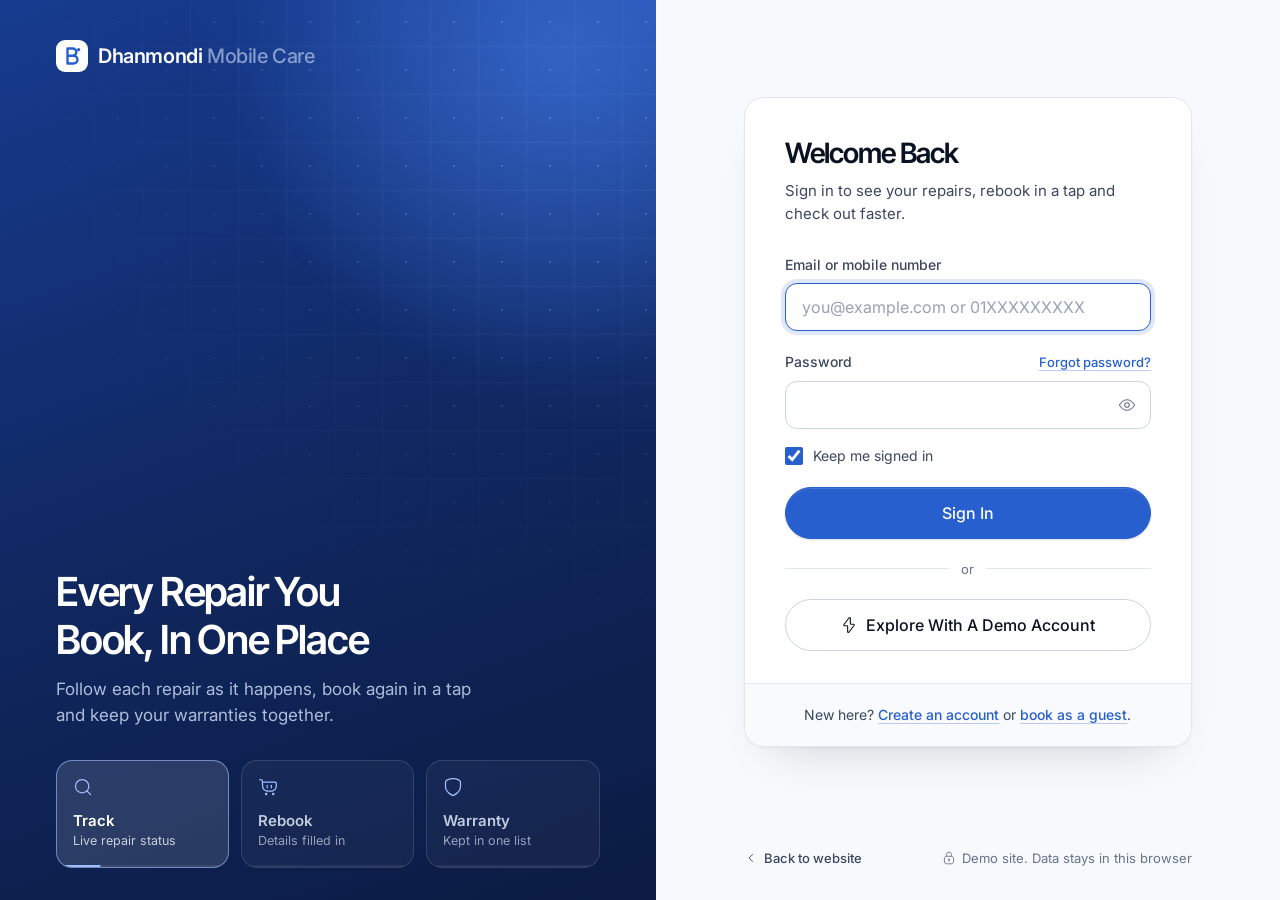
==== site/account.html @ 41fb2af5 "Sign in and sign up: single-column layout on tablet and mobile" ====
<!doctype html>
<html lang="en">
<head>
<meta charset="utf-8">
<meta name="viewport" content="width=device-width,initial-scale=1,viewport-fit=cover">
<title>My account | Dhanmondi Mobile Care</title>
<meta name="theme-color" content="#F7F9FD">
<link rel="icon" href="data:image/svg+xml,%3Csvg xmlns='http://www.w3.org/2000/svg' viewBox='0 0 32 32'%3E%3Crect width='32' height='32' rx='9' fill='%23275FCE'/%3E%3Cpath d='M12 10h8a2 2 0 0 1 2 2v12a2 2 0 0 1-2 2h-8a2 2 0 0 1-2-2V12a2 2 0 0 1 2-2Z' fill='none' stroke='white' stroke-width='2'/%3E%3C/svg%3E">
<link rel="preconnect" href="https://fonts.googleapis.com"><link rel="preconnect" href="https://fonts.gstatic.com" crossorigin>
<link href="https://fonts.googleapis.com/css2?family=Inter:wght@400;500;600&family=Inter+Tight:ital,wght@0,500;0,600;1,500;1,600&display=swap" rel="stylesheet">
<link rel="stylesheet" href="site.css?v=40"><link rel="stylesheet" href="pages.css?v=40"><link rel="stylesheet" href="lower.css?v=41">
<link rel="stylesheet" href="nx.css?v=91">
<link rel="preconnect" href="https://api.fontshare.com" crossorigin><link rel="stylesheet" href="https://api.fontshare.com/v2/css?f[]=general-sans@400,500,600&display=swap">
</head>
<body data-page="account">
<a class="skip" href="#main">Skip to content</a>
<header class="nav" id="nav"></header>
<main id="main" class="acc-page"><div class="ph-mesh soft" aria-hidden="true"><i></i><i></i><i></i></div>
  <div class="wrap acc-grid"><aside class="acc-side" id="accSide"></aside><div class="acc-main" id="accMain"></div></div>
</main>
<footer class="foot" id="foot"></footer>
<script src="../js/icons.js?v=9"></script><script src="site-icons.js?v=2"></script><script src="../js/core.js?v=9"></script><script src="../js/ui.js?v=9"></script><script src="../js/domain.js?v=10"></script><script src="../js/shopcfg.js?v=5"></script><script src="../js/auth.js?v=9"></script>
<script src="bridge.js?v=96"></script><script src="assistant.js?v=96"></script><script src="shop.js?v=110"></script><script src="account.js?v=98"></script><script src="layout.js?v=111"></script>
<script>boot(() => Account.init());</script>
</body>
</html>
---- site/site.css ----
/* Dhanmondi Mobile Care — public website (runs on Benchly) */
:root{
  --ink:#050B1D;--navy:#0A1532;--navy-2:#0E1C40;--blue:#275FCE;--blue-h:#1F4FB0;--blue-l:#4F86F0;--glow:#2F6BFF;
  --pale:#EEF3FB;--paper:#F7F9FD;--white:#fff;
  --text:#0B1324;--text-2:#46526A;--text-3:#7A869C;--line:#E2E8F2;--line-2:#CDD6E4;
  --d-text:#E8EEFA;--d-text-2:#9AA8C3;--d-text-3:#66748F;--d-line:rgba(173,196,255,.12);--d-card:#0A1430;
  --green:#15803D;--green-bg:#E7F6EC;--red:#C42B2B;--red-bg:#FDECEC;
  --r-sm:8px;--r:12px;--r-lg:16px;--r-xl:22px;
  --ease:cubic-bezier(.2,.8,.2,1);
  --display:'Inter Tight','Inter',system-ui,sans-serif;
  --body:'Inter',system-ui,-apple-system,sans-serif;
  --w:1200px;
}
*{box-sizing:border-box}
[hidden]{display:none!important}
html{scroll-behavior:smooth;scroll-padding-top:84px;-webkit-text-size-adjust:100%}
body{margin:0;font-family:var(--body);font-size:16px;line-height:1.55;color:var(--text);background:var(--paper);-webkit-font-smoothing:antialiased;text-rendering:optimizeLegibility}
body.ai-open{overflow:hidden}
h1,h2,h3,h4,p{margin:0}
button,input,select,textarea{font:inherit;color:inherit}
button{cursor:pointer;background:none;border:0;padding:0}
a{color:inherit;text-decoration:none}
img,svg{display:block}
.ic{flex:none}
em{font-style:italic}
.wrap{width:100%;max-width:var(--w);margin:0 auto;padding:0 32px}
.sr{position:absolute!important;width:1px;height:1px;overflow:hidden;clip:rect(0 0 0 0);white-space:nowrap}
.skip{position:fixed;left:16px;top:-60px;z-index:100;background:#fff;color:var(--text);padding:10px 16px;border-radius:var(--r-sm);font-weight:500;transition:top .2s}
.skip:focus{top:12px}
:focus-visible{outline:2px solid var(--blue-l);outline-offset:2px;border-radius:6px}
::selection{background:#CFE0FF;color:var(--ink)}

/* ---------- buttons ---------- */
.s-btn{display:inline-flex;align-items:center;justify-content:center;gap:8px;height:44px;padding:0 20px;border-radius:999px;font-size:15px;font-weight:500;line-height:1;white-space:nowrap;border:1px solid var(--line-2);background:#fff;color:var(--text);transition:background .18s var(--ease),border-color .18s,color .18s,transform .12s,box-shadow .18s}
.s-btn:hover{background:#F2F5FA}
.s-btn:active{transform:translateY(1px)}
.s-btn .ic{width:18px;height:18px}
.s-btn.sm{height:36px;padding:0 14px;font-size:14px;gap:6px}
.s-btn.sm .ic{width:16px;height:16px}
.s-btn.primary{background:var(--blue);border-color:var(--blue);color:#fff;box-shadow:0 1px 2px rgba(5,11,29,.16),inset 0 1px 0 rgba(255,255,255,.14)}
.s-btn.primary:hover{background:var(--blue-h);border-color:var(--blue-h)}
.s-btn.light{background:#fff;border-color:#fff;color:var(--ink)}
.s-btn.light:hover{background:#E9EFFB}
.s-btn.glass{background:rgba(255,255,255,.08);border-color:rgba(255,255,255,.2);color:#fff}
.s-btn.glass:hover{background:rgba(255,255,255,.14)}
.s-btn.ghost{background:transparent;border-color:transparent;color:var(--text-2)}
.s-btn.ghost:hover{background:rgba(11,19,36,.05);color:var(--text)}
.s-btn.block{width:100%}
.s-btn:disabled{opacity:.55;pointer-events:none}
.lnk{color:var(--blue);font-weight:500;text-decoration:underline;text-decoration-color:rgba(39,95,206,.3);text-underline-offset:3px;transition:text-decoration-color .15s}
.lnk:hover{text-decoration-color:var(--blue)}

/* ---------- nav ---------- */
.nav{position:fixed;inset:0 0 auto;z-index:40;color:#fff;transition:background .25s var(--ease),color .25s,box-shadow .25s,backdrop-filter .25s}
.nav-in{height:72px;display:flex;align-items:center;gap:32px}
.nav.solid{background:rgba(5,11,29,.72);backdrop-filter:blur(16px) saturate(1.4);-webkit-backdrop-filter:blur(16px) saturate(1.4);box-shadow:0 1px 0 rgba(255,255,255,.06)}
.nav.light{background:rgba(247,249,253,.86);color:var(--text);box-shadow:0 1px 0 var(--line)}
.nav.light .s-btn.light{background:var(--blue);border-color:var(--blue);color:#fff}
.nav.light .s-btn.light:hover{background:var(--blue-h)}
.brand{display:inline-flex;align-items:center;gap:10px;font-family:var(--display);font-size:17px;font-weight:600;letter-spacing:-.02em;white-space:nowrap}
.brand em{font-weight:500;opacity:.7}
.mark{width:28px;height:28px;border-radius:8px;background:var(--blue);position:relative;flex:none;box-shadow:inset 0 0 0 1px rgba(255,255,255,.18)}
.mark::before{content:"";position:absolute;left:9px;top:6px;width:10px;height:16px;border:2px solid #fff;border-radius:3px}
.mark::after{content:"";position:absolute;left:12.5px;top:18px;width:3px;height:2px;border-radius:2px;background:#fff}
.nav-links{display:flex;gap:4px;margin-left:8px}
.nav-links a{position:relative;padding:8px 12px;font-size:14px;font-weight:500;opacity:.78;border-radius:8px;transition:opacity .15s,background .15s}
.nav-links a:hover{opacity:1;background:rgba(255,255,255,.07)}
.nav.light .nav-links a:hover{background:rgba(11,19,36,.05)}
.nav-links a.on{opacity:1}
.nav-links a.on::after{content:"";position:absolute;left:12px;right:12px;bottom:2px;height:2px;border-radius:2px;background:currentColor;opacity:.9}
.nav-r{margin-left:auto;display:flex;align-items:center;gap:12px}
.n-call{display:inline-flex;align-items:center;gap:8px;font-size:14px;font-weight:500;opacity:.82;padding:8px 6px}
.n-call:hover{opacity:1}
.n-call .ic{width:16px;height:16px}
.nav-menu{display:none;width:40px;height:40px;border-radius:10px;align-items:center;justify-content:center}
.nav-menu:hover{background:rgba(255,255,255,.08)}
.mnav{padding:8px 24px 24px;display:flex;flex-direction:column;background:var(--ink)}
.mnav a{padding:14px 4px;font-size:17px;font-weight:500;border-bottom:1px solid rgba(255,255,255,.08)}
.nav.light .mnav{background:var(--paper)}.nav.light .mnav a{border-color:var(--line)}

/* ---------- hero ---------- */
.hero{position:relative;overflow:hidden;color:#fff;padding:148px 0 56px;
  background:linear-gradient(180deg,#040917 0%,#071230 26%,#0E2765 46%,#2A5FD0 64%,#9EBCF2 80%,#E7EEFA 92%,var(--paper) 100%)}
.hero-glow{position:absolute;inset:0;pointer-events:none;
  background:radial-gradient(42% 28% at 50% 30%,rgba(64,124,255,.55),transparent 70%),radial-gradient(30% 22% at 22% 18%,rgba(39,95,206,.35),transparent 70%),radial-gradient(28% 20% at 80% 24%,rgba(80,140,255,.28),transparent 70%)}
.hero-glow::after{content:"";position:absolute;inset:0;opacity:.12;background-image:radial-gradient(rgba(255,255,255,.55) .6px,transparent .7px);background-size:3px 3px;mask-image:linear-gradient(180deg,#000 0%,transparent 55%);-webkit-mask-image:linear-gradient(180deg,#000 0%,transparent 55%)}
.hero-in{position:relative;display:flex;flex-direction:column;align-items:center;text-align:center}
.announce{display:inline-flex;align-items:center;gap:10px;height:34px;padding:0 12px 0 4px;border-radius:999px;font-size:13px;font-weight:500;color:#DCE6FF;background:rgba(255,255,255,.07);border:1px solid rgba(255,255,255,.14);backdrop-filter:blur(8px);transition:background .18s,border-color .18s}
.announce:hover{background:rgba(255,255,255,.12);border-color:rgba(255,255,255,.24)}
.announce .tag{height:26px;padding:0 10px;display:inline-flex;align-items:center;border-radius:999px;background:#fff;color:var(--ink);font-size:12px;font-weight:600}
.announce .ic{width:16px;height:16px;opacity:.7;transition:transform .18s var(--ease)}
.announce:hover .ic{transform:translateX(2px)}
.hero h1{margin-top:28px;font-family:var(--display);font-weight:500;font-size:clamp(44px,6.4vw,80px);line-height:1.02;letter-spacing:-.04em;text-wrap:balance}
.hero h1 em{font-weight:500;color:#fff;letter-spacing:-.035em}
.lede{margin-top:20px;max-width:560px;font-size:18px;line-height:1.55;color:rgba(226,235,255,.82);text-wrap:pretty}
.composer{margin-top:36px;width:min(100%,640px);text-align:left;border-radius:20px;padding:8px;background:rgba(255,255,255,.14);border:1px solid rgba(255,255,255,.28);box-shadow:0 30px 80px -30px rgba(2,8,30,.65),inset 0 1px 0 rgba(255,255,255,.2);backdrop-filter:blur(18px) saturate(1.3);-webkit-backdrop-filter:blur(18px) saturate(1.3);transition:box-shadow .2s,border-color .2s,transform .3s var(--ease)}
.composer:focus-within{border-color:rgba(255,255,255,.55);box-shadow:0 30px 80px -30px rgba(2,8,30,.7),0 0 0 4px rgba(120,165,255,.25)}
.composer.nudge{animation:nudge .4s var(--ease)}
@keyframes nudge{30%{transform:translateX(-5px)}60%{transform:translateX(4px)}}
.composer textarea{display:block;width:100%;resize:none;border:0;outline:0;background:#fff;color:var(--text);border-radius:14px;padding:16px 18px 14px;font-size:16px;line-height:1.5;min-height:88px;box-shadow:0 1px 2px rgba(5,11,29,.08)}
.composer textarea::placeholder{color:#8792A6}
.composer:focus-within textarea{outline:0}
.c-bar{display:flex;align-items:center;gap:8px;padding:8px 4px 2px}
.c-more{position:relative}
.c-plus{width:36px;height:36px;border-radius:10px;display:flex;align-items:center;justify-content:center;color:#fff;background:rgba(255,255,255,.12);border:1px solid rgba(255,255,255,.18);transition:background .15s}
.c-plus:hover,.c-plus[aria-expanded=true]{background:rgba(255,255,255,.22)}
.c-menu{position:absolute;left:0;top:calc(100% + 8px);z-index:5;min-width:210px;padding:6px;border-radius:12px;background:#fff;color:var(--text);box-shadow:0 18px 40px -14px rgba(5,11,29,.45),0 0 0 1px var(--line)}
.c-menu button{display:flex;align-items:center;gap:10px;width:100%;height:40px;padding:0 10px;border-radius:8px;font-size:14px;font-weight:500;text-align:left}
.c-menu button:hover,.c-menu button:focus-visible{background:var(--pale);outline:0}
.c-menu .ic{width:16px;height:16px;color:var(--blue)}
.c-chips{display:flex;gap:6px;overflow-x:auto;scrollbar-width:none;flex:1;min-width:0;mask-image:linear-gradient(90deg,#000 88%,transparent);-webkit-mask-image:linear-gradient(90deg,#000 88%,transparent)}
.c-chips::-webkit-scrollbar{display:none}
.c-chips button{display:inline-flex;align-items:center;gap:6px;height:36px;padding:0 12px;border-radius:10px;font-size:13px;font-weight:500;color:#EEF3FF;background:rgba(255,255,255,.09);border:1px solid rgba(255,255,255,.14);white-space:nowrap;transition:background .15s}
.c-chips button:hover{background:rgba(255,255,255,.18)}
.c-chips .ic{width:16px;height:16px;opacity:.85}
.c-count{display:inline-flex;align-items:center;gap:6px;font-size:12px;color:rgba(226,235,255,.75);padding:0 6px}
.c-count .ic{width:14px;height:14px}
.c-send{width:40px;height:40px;border-radius:50%;display:flex;align-items:center;justify-content:center;background:var(--blue);color:#fff;box-shadow:0 6px 16px -6px rgba(39,95,206,.9),inset 0 1px 0 rgba(255,255,255,.25);transition:background .15s,transform .15s}
.c-send:hover{background:#3A72E6;transform:translateY(-1px)}
.hero-trust{list-style:none;padding:0;margin:20px 0 0;display:flex;gap:24px;flex-wrap:wrap;justify-content:center;font-size:14px;font-weight:500;color:var(--text-2)}
.hero-trust li{display:inline-flex;align-items:center;gap:8px}
.hero-trust .ic{width:18px;height:18px;color:var(--blue)}
.cursor{position:absolute;display:flex;align-items:flex-start;gap:2px;pointer-events:none;animation:drift 9s ease-in-out infinite}
.cursor .ptr{filter:drop-shadow(0 2px 4px rgba(0,0,0,.3))}
.cursor b{margin-top:12px;font-size:11px;font-weight:500;padding:3px 8px;border-radius:6px;background:rgba(39,95,206,.85);color:#fff;border:1px solid rgba(255,255,255,.25);white-space:nowrap}
.cursor.c1{left:4%;top:140px}.cursor.c2{right:3%;top:250px;animation-delay:-4s}
.cursor.c2 b{background:rgba(21,128,61,.85)}
@keyframes drift{50%{transform:translate(10px,-8px)}}
.brands{position:relative;margin-top:72px;display:flex;align-items:center;justify-content:space-between;gap:24px;flex-wrap:wrap;color:#5E6D8A}
.brands span{font-size:13px;font-weight:500;color:var(--text-3)}
.brands b{font-size:20px;font-weight:600;letter-spacing:-.02em;opacity:.62;transition:opacity .2s}
.brands b:hover{opacity:1}
.b-sam{letter-spacing:.12em!important;font-size:16px!important;font-weight:700!important}
.b-xi,.b-re,.b-vi{font-family:var(--display);text-transform:lowercase}
.b-xi{text-transform:none}
.b-g{font-weight:500!important}
.b-op{font-family:var(--display);font-weight:500!important}
.b-vi{font-style:italic;font-weight:700!important}

/* ---------- proof ---------- */
.proof{position:relative;padding:96px 0 220px;background:var(--paper);overflow:hidden}
.proof-in{position:relative;z-index:1;display:grid;grid-template-columns:1fr 1.1fr;gap:64px;align-items:center}
h2{font-family:var(--display);font-weight:500;font-size:clamp(32px,3.8vw,48px);line-height:1.08;letter-spacing:-.035em;text-wrap:balance}
h2 em{color:var(--blue);font-weight:500}
.proof-copy p{margin:20px 0 28px;font-size:17px;color:var(--text-2);max-width:440px}
.proof-copy .s-btn{border:1px solid var(--line-2);background:#fff}
.stats{position:relative;display:grid;grid-template-columns:1fr 1fr}
.stat{padding:32px 32px 32px 36px;display:flex;flex-direction:column;gap:6px}
.stat:nth-child(1),.stat:nth-child(2){border-bottom:1px solid var(--line-2)}
.stat:nth-child(odd){border-right:1px solid var(--line-2)}
.stat b{font-family:var(--display);font-size:44px;line-height:1.05;font-weight:500;letter-spacing:-.04em;font-variant-numeric:tabular-nums}
.stat small{font-size:14px;line-height:1.45;color:var(--text-3);max-width:220px}
.s-ic{width:24px;height:24px;border-radius:50%;display:grid;place-items:center;background:var(--blue);color:#fff;margin-bottom:12px}
.s-ic .ic{width:14px;height:14px}
.cross{position:absolute;left:50%;top:50%;width:15px;height:15px;transform:translate(-50%,-50%);background:var(--paper)}
.cross::before,.cross::after{content:"";position:absolute;background:var(--text-3)}
.cross::before{left:7px;top:0;width:1px;height:15px}.cross::after{top:7px;left:0;height:1px;width:15px}
.proof-glow{position:absolute;left:-10%;right:-10%;bottom:-70px;height:260px;background:radial-gradient(50% 60% at 50% 100%,#2F6BFF 0%,rgba(39,95,206,.55) 40%,transparent 75%);filter:blur(10px)}
.proof-glow::after{content:"";position:absolute;inset:auto 0 0;height:90px;background:linear-gradient(180deg,transparent,var(--ink))}

/* ---------- dark bento ---------- */
.dark{background:var(--ink);color:var(--d-text);padding:40px 0 120px;position:relative}
.dark-head{display:grid;grid-template-columns:1.1fr 1fr;gap:48px;align-items:end;margin-bottom:56px}
.dark h2{color:#fff}
.dark h2 em{color:var(--blue-l)}
.dark-head p{font-size:16px;color:var(--d-text-2);max-width:460px;justify-self:end}
.bento{position:relative;display:grid;grid-template-columns:1fr 1fr;border:1px solid var(--d-line);border-radius:var(--r-xl);overflow:hidden;background:linear-gradient(180deg,rgba(14,28,64,.45),rgba(5,11,29,.2))}
.b-card{padding:28px 32px 36px;display:flex;flex-direction:column;align-items:center;text-align:center}
.b-card:nth-child(1),.b-card:nth-child(2){border-bottom:1px solid var(--d-line)}
.b-card:nth-child(odd){border-right:1px solid var(--d-line)}
.b-card h3{margin-top:28px;font-family:var(--display);font-size:20px;font-weight:500;letter-spacing:-.02em;color:#fff}
.b-card>p{margin-top:8px;font-size:15px;line-height:1.55;color:var(--d-text-2);max-width:380px}
.b-cross{position:absolute;left:50%;top:50%;width:13px;height:13px;transform:translate(-50%,-50%);background:var(--ink)}
.b-cross::before,.b-cross::after{content:"";position:absolute;background:rgba(173,196,255,.45)}
.b-cross::before{left:6px;top:0;width:1px;height:13px}.b-cross::after{top:6px;left:0;height:1px;width:13px}
.b-vis{width:100%;max-width:400px;height:260px;border-radius:16px;background:linear-gradient(180deg,#0E1B3D,#0A1430);border:1px solid rgba(173,196,255,.14);box-shadow:0 30px 60px -30px rgba(0,0,0,.8),inset 0 1px 0 rgba(255,255,255,.05);padding:18px;text-align:left;position:relative;overflow:hidden}
.b-vis::before{content:"";position:absolute;inset:-40% -20% auto;height:200px;background:radial-gradient(50% 50% at 50% 50%,rgba(47,107,255,.22),transparent 70%);pointer-events:none}
.dot{display:inline-block;width:6px;height:6px;border-radius:50%;background:var(--blue-l);margin-right:8px;vertical-align:middle;box-shadow:0 0 0 3px rgba(79,134,240,.2)}
.chat-vis{display:flex;flex-direction:column;gap:10px;justify-content:center}
.cv{position:relative;max-width:85%;font-size:13px;line-height:1.5;padding:10px 12px;border-radius:12px}
.cv.me{align-self:flex-end;background:var(--blue);color:#fff;border-bottom-right-radius:4px}
.cv.bot{background:rgba(255,255,255,.06);border:1px solid rgba(173,196,255,.12);color:var(--d-text);border-bottom-left-radius:4px}
.cv-chips{display:flex;gap:6px;flex-wrap:wrap}
.cv-chips span{font-size:12px;padding:5px 10px;border-radius:999px;border:1px solid rgba(173,196,255,.22);color:var(--d-text)}
.cv-chips span:first-child{background:#fff;color:var(--ink);border-color:#fff}
.quote-vis{display:flex;flex-direction:column;justify-content:center;gap:2px}
.qv-h{display:flex;align-items:center;gap:12px;padding-bottom:14px;margin-bottom:6px;border-bottom:1px solid var(--d-line)}
.qv-h>span{width:40px;height:40px;border-radius:10px;display:grid;place-items:center;background:rgba(79,134,240,.16);color:#A8C4FF}
.qv-h b{display:block;font-size:15px;font-weight:500;color:#fff}.qv-h small{font-size:12px;color:var(--d-text-3)}
.qv-h strong{margin-left:auto;font-family:var(--display);font-size:22px;font-weight:500;color:#fff;letter-spacing:-.02em}
.qv-r{display:flex;justify-content:space-between;font-size:13px;padding:8px 0;border-bottom:1px solid var(--d-line);color:var(--d-text-3)}.qv-r b{font-weight:500;color:var(--d-text)}
.qv-ok{display:flex;align-items:center;gap:8px;margin-top:12px;font-size:12px;color:#86EFAC}.qv-ok .ic{width:14px;height:14px}
.track-vis{display:flex;flex-direction:column;justify-content:center;gap:20px}
.tv-h small{font-size:12px;color:var(--d-text-3)}.tv-h b{display:block;margin-top:4px;font-family:var(--display);font-size:20px;font-weight:500;color:#fff;letter-spacing:-.02em}
.track-vis ol{list-style:none;margin:0;padding:0;display:grid;grid-template-columns:repeat(4,1fr);position:relative}
.track-vis ol::before{content:"";position:absolute;left:6px;right:12%;top:6px;height:2px;background:rgba(173,196,255,.16)}
.track-vis li{position:relative;font-size:12px;color:var(--d-text-3);padding-top:22px}
.track-vis li i{position:absolute;left:0;top:0;width:14px;height:14px;border-radius:50%;background:#16224A;border:2px solid rgba(173,196,255,.3)}
.track-vis li.d i{background:var(--blue-l);border-color:var(--blue-l)}
.track-vis li.d::after{content:"";position:absolute;left:12px;right:-2px;top:6px;height:2px;background:var(--blue-l)}
.track-vis li.c{color:#fff}.track-vis li.c i{border-color:var(--blue-l);background:var(--ink);box-shadow:0 0 0 4px rgba(79,134,240,.22)}
.track-vis li.d{color:var(--d-text)}
.tv-n{font-size:12px;color:var(--d-text-2);padding:10px 12px;border-radius:10px;background:rgba(255,255,255,.04);border:1px solid var(--d-line)}
.qa{padding:10px;display:flex;flex-direction:column}
.qa .qa-list{flex:1;max-height:none}
.qa-go{color:#A8C4FF;opacity:0;transform:translateX(-4px);transition:opacity .15s,transform .15s}.qa-list button.on .qa-go{opacity:1;transform:none}
.qa-h{display:flex;align-items:center;gap:8px;font-size:12px;color:var(--d-text-2);padding:4px 6px 10px}.qa-h .ic{width:14px;height:14px}
.qa-search{display:flex;align-items:center;gap:8px;height:38px;padding:0 12px;border-radius:10px;background:rgba(255,255,255,.05);border:1px solid var(--d-line);margin-bottom:6px}
.qa-search:focus-within{border-color:rgba(120,165,255,.6);box-shadow:0 0 0 3px rgba(79,134,240,.18)}
.qa-search .ic{width:16px;height:16px;color:var(--d-text-3)}
.qa-search input{flex:1;min-width:0;border:0;outline:0;background:transparent;color:#fff;font-size:13px}
.qa-search input::placeholder{color:var(--d-text-3)}
.qa-list{list-style:none;margin:0;padding:0;max-height:200px;overflow:auto;scrollbar-width:thin;scrollbar-color:rgba(173,196,255,.2) transparent}
.qa-list button{width:100%;display:flex;align-items:center;gap:12px;padding:7px 8px;border-radius:10px;text-align:left;color:var(--d-text);transition:background .12s}
.qa-list button.on{background:rgba(79,134,240,.16)}
.qa-ic{width:30px;height:30px;border-radius:8px;display:grid;place-items:center;background:rgba(255,255,255,.06);color:#A8C4FF}
.qa-t{flex:1;min-width:0}.qa-t b{display:block;font-size:13px;font-weight:500}.qa-t small{font-size:11px;color:var(--d-text-3)}
kbd{font-family:var(--body);font-size:11px;min-width:22px;height:22px;display:grid;place-items:center;border-radius:6px;border:1px solid rgba(173,196,255,.2);color:var(--d-text-3)}
.qa-empty{font-size:13px;color:var(--d-text-2);padding:12px 8px}.qa-empty button{color:#A8C4FF;text-decoration:underline}

/* ---------- sections ---------- */
.sect{padding:120px 0}
.sect-head{text-align:center;max-width:680px;margin:0 auto 56px}
.sect-head p{margin-top:16px;font-size:17px;color:var(--text-2)}
.sect-head.left{text-align:left;margin:0}
.f-lab,.f label,legend{display:block;font-size:14px;font-weight:500;color:var(--text-2);margin-bottom:8px}
.opt-l{font-weight:400;color:var(--text-3)}

/* prices */
.prices{background:#fff;border-top:1px solid var(--line)}
.price-tool{display:grid;grid-template-columns:300px 1fr;gap:40px;align-items:start}
.pt-side{position:sticky;top:96px;display:flex;flex-direction:column}
.seg{display:flex;flex-wrap:wrap;gap:6px;margin-bottom:24px}
.seg button{height:36px;padding:0 14px;border-radius:999px;font-size:14px;font-weight:500;color:var(--text-2);border:1px solid var(--line-2);background:#fff;transition:background .15s,color .15s,border-color .15s}
.seg button:hover{border-color:#AEBBD0;color:var(--text)}
.seg button[aria-checked=true]{background:var(--ink);border-color:var(--ink);color:#fff}
.sel{position:relative}
.sel select{width:100%;height:48px;appearance:none;-webkit-appearance:none;border:1px solid var(--line-2);border-radius:var(--r);padding:0 44px 0 16px;font-size:16px;background:#fff;color:var(--text);cursor:pointer;transition:border-color .15s,box-shadow .15s}
.sel select:hover{border-color:#AEBBD0}
.sel select:focus{outline:0;border-color:var(--blue);box-shadow:0 0 0 4px rgba(39,95,206,.14)}
.sel .ic{position:absolute;right:14px;top:50%;transform:translateY(-50%);width:18px;height:18px;color:var(--text-3);pointer-events:none}
.pt-note{display:flex;gap:10px;margin-top:24px;padding:16px;border-radius:var(--r);background:var(--pale);font-size:14px;color:var(--text-2)}
.pt-note>.ic{width:18px;height:18px;color:var(--blue);margin-top:2px}
.pt-list{border:1px solid var(--line);border-radius:var(--r-lg);overflow:hidden;background:#fff}
.pl-h,.pl-r{display:grid;grid-template-columns:minmax(0,1fr) 110px 100px 96px 76px;align-items:center;gap:16px;padding:0 20px}
.pl-h{height:44px;font-size:13px;font-weight:500;color:var(--text-3);background:var(--paper);border-bottom:1px solid var(--line)}
.pl-h .r,.pl-p{text-align:right}
.pl-r{min-height:68px;border-bottom:1px solid var(--line);transition:background .15s}
.pl-r:last-child{border-bottom:0}
.pl-r:hover{background:#FAFBFE}
.pl-n{display:flex;align-items:center;gap:14px;min-width:0}.pl-n b{font-weight:500;font-size:15px}
.pl-ic{width:36px;height:36px;border-radius:10px;display:grid;place-items:center;background:var(--pale);color:var(--blue);flex:none}
.pl-m{font-size:14px;color:var(--text-2)}
.pl-p{font-family:var(--display);font-size:17px;font-weight:600;letter-spacing:-.01em;font-variant-numeric:tabular-nums}

/* track */
.track{background:var(--paper)}
.track-in{display:grid;grid-template-columns:1fr 520px;gap:64px;align-items:start}
.mini-trust{list-style:none;padding:0;margin:28px 0 0;display:grid;gap:12px;font-size:15px;color:var(--text-2)}
.mini-trust li{display:flex;gap:10px;align-items:center}.mini-trust .ic{width:18px;height:18px;color:var(--blue)}
.mini-trust a{color:var(--text);font-weight:500}
.track-card{background:#fff;border:1px solid var(--line);border-radius:var(--r-xl);padding:32px;box-shadow:0 1px 2px rgba(11,19,36,.04),0 24px 48px -32px rgba(11,19,36,.2)}
.f-row{display:grid;grid-template-columns:1fr 150px;gap:16px}
.f{margin-bottom:20px}
.f input,.f textarea{width:100%;height:48px;border:1px solid var(--line-2);border-radius:var(--r);padding:0 16px;font-size:16px;background:#fff;color:var(--text);transition:border-color .15s,box-shadow .15s}
.f textarea{height:auto;padding:12px 16px;resize:vertical;min-height:76px;line-height:1.5}
.f input::placeholder,.f textarea::placeholder{color:#97A1B3}
.f input:hover,.f textarea:hover{border-color:#AEBBD0}
.f input:focus,.f textarea:focus{outline:0;border-color:var(--blue);box-shadow:0 0 0 4px rgba(39,95,206,.14)}
.f.bad input{border-color:var(--red);box-shadow:0 0 0 4px rgba(196,43,43,.1)}
.f-e{font-size:13px;color:var(--red);margin-top:6px;min-height:0}.f-e:empty{display:none}
.f-err{display:none;align-items:flex-start;gap:8px;margin:-4px 0 16px;padding:12px 14px;border-radius:var(--r);background:var(--red-bg);color:#9B1C1C;font-size:14px;line-height:1.45}
.f-err.on{display:flex}.f-err .ic{width:16px;height:16px;margin-top:2px}
.demo-hint{margin-top:14px;font-size:13px;color:var(--text-3);text-align:center}
.trk-h{display:flex;justify-content:space-between;gap:16px;align-items:flex-start}
.trk-h small{font-size:13px;color:var(--text-3)}
.trk-h h3{margin-top:6px;font-family:var(--display);font-size:24px;font-weight:500;letter-spacing:-.025em;outline:0}
.trk-h p{margin-top:6px;font-size:15px;color:var(--text-2)}
.trk-st{flex:none;height:28px;padding:0 12px;display:inline-flex;align-items:center;border-radius:999px;font-size:13px;font-weight:500;background:var(--pale);color:var(--blue)}
.trk-st.ok{background:var(--green-bg);color:var(--green)}
.stepper{list-style:none;margin:28px 0 24px;padding:0;display:grid;grid-template-columns:repeat(5,1fr);position:relative}
.stepper li{position:relative;padding-top:28px;font-size:13px;color:var(--text-3);text-align:center}
.stepper li::before{content:"";position:absolute;top:9px;left:-50%;right:50%;height:2px;background:var(--line)}
.stepper li:first-child::before{display:none}
.stepper li.done::before,.stepper li.cur::before{background:var(--blue)}
.stepper i{position:absolute;left:50%;top:0;transform:translateX(-50%);z-index:1;width:20px;height:20px;border-radius:50%;background:#fff;border:2px solid var(--line-2);display:grid;place-items:center;color:#fff}
.stepper i .ic{width:12px;height:12px}
.stepper li.done i{background:var(--blue);border-color:var(--blue)}
.stepper li.done{color:var(--text-2)}
.stepper li.cur{color:var(--text);font-weight:500}
.stepper li.cur i{border-color:var(--blue);box-shadow:0 0 0 5px rgba(39,95,206,.14)}
.stepper li.cur i::after{content:"";width:8px;height:8px;border-radius:50%;background:var(--blue)}
.trk-kv{display:grid;grid-template-columns:1fr 1fr;margin:0;border:1px solid var(--line);border-radius:var(--r)}
.trk-kv div{padding:14px 16px}.trk-kv div+div{border-left:1px solid var(--line)}
.trk-kv dt{font-size:13px;color:var(--text-3)}.trk-kv dd{margin:4px 0 0;font-size:16px;font-weight:500;font-variant-numeric:tabular-nums}
.trk-tl{list-style:none;margin:20px 0 0;padding:0 0 0 18px;border-left:2px solid var(--line);display:grid;gap:14px}
.trk-tl li{position:relative}
.trk-tl li::before{content:"";position:absolute;left:-24px;top:6px;width:10px;height:10px;border-radius:50%;background:#fff;border:2px solid var(--line-2)}
.trk-tl li:first-child::before{border-color:var(--blue);background:var(--blue)}
.trk-tl b{display:block;font-size:14px;font-weight:500}.trk-tl small{font-size:12px;color:var(--text-3)}
.trk-a{display:flex;gap:8px;flex-wrap:wrap;margin-top:24px;padding-top:20px;border-top:1px solid var(--line)}

/* booking */
.booking{background:#fff;border-top:1px solid var(--line)}
.bk{max-width:760px;margin:0 auto;border:1px solid var(--line);border-radius:var(--r-xl);background:#fff;box-shadow:0 1px 2px rgba(11,19,36,.04),0 30px 60px -40px rgba(11,19,36,.25);overflow:hidden}
.bk-steps{list-style:none;margin:0;padding:20px 32px;display:flex;gap:8px;background:var(--paper);border-bottom:1px solid var(--line);counter-reset:s}
.bk-steps li{flex:1;display:flex;align-items:center;gap:10px;font-size:14px;color:var(--text-3);font-weight:500;min-width:0}
.bk-steps li span{white-space:nowrap;overflow:hidden;text-overflow:ellipsis}
.bk-steps i{width:26px;height:26px;flex:none;border-radius:50%;display:grid;place-items:center;font-style:normal;font-size:12px;border:1px solid var(--line-2);background:#fff}
.bk-steps i .ic{width:14px;height:14px}
.bk-steps li.done i{background:var(--blue);border-color:var(--blue);color:#fff}
.bk-steps li.cur{color:var(--text)}.bk-steps li.cur i{border-color:var(--blue);color:var(--blue);box-shadow:0 0 0 4px rgba(39,95,206,.12)}
.bk-body{padding:32px}
.bk-grid{display:grid;grid-template-columns:1fr 1fr;gap:16px}
fieldset{border:0;margin:0 0 24px;padding:0;min-width:0}
legend{padding:0;margin-bottom:12px}
.bk-svc{display:grid;grid-template-columns:1fr 1fr;gap:10px}
.bk-svc legend,.bk-hand legend{grid-column:1/-1}
.bk-hand{display:grid;gap:10px}
.opt{position:relative;display:flex;align-items:center;gap:12px;padding:14px;border:1px solid var(--line-2);border-radius:var(--r);cursor:pointer;transition:border-color .15s,background .15s,box-shadow .15s}
.opt:hover{border-color:#AEBBD0}
.opt input{position:absolute;opacity:0;pointer-events:none}
.opt.on{border-color:var(--blue);background:#F5F8FF;box-shadow:0 0 0 1px var(--blue)}
.opt:has(input:focus-visible){outline:2px solid var(--blue-l);outline-offset:2px}
.o-ic{width:36px;height:36px;border-radius:10px;display:grid;place-items:center;background:var(--pale);color:var(--blue);flex:none}
.opt.on .o-ic{background:var(--blue);color:#fff}
.o-t{min-width:0}.o-t b{display:block;font-size:15px;font-weight:500}.o-t small{font-size:13px;color:var(--text-3)}
.bk-time .seg{margin-bottom:12px}
.times{display:grid;grid-template-columns:repeat(auto-fill,minmax(84px,1fr));gap:8px}
.times button{height:44px;border-radius:10px;border:1px solid var(--line-2);font-size:15px;font-weight:500;font-variant-numeric:tabular-nums;transition:border-color .15s,background .15s,color .15s}
.times button:hover{border-color:#AEBBD0}
.times button[aria-pressed=true],.times button.on{background:var(--blue);border-color:var(--blue);color:#fff}
.bk-note{display:flex;gap:10px;align-items:center;font-size:14px;color:var(--text-2);margin-bottom:8px}.bk-note .ic{width:16px;height:16px;color:var(--blue)}
.bk-sum{margin:0 0 20px;border:1px solid var(--line);border-radius:var(--r)}
.bk-sum div{display:grid;grid-template-columns:120px 1fr auto;gap:16px;padding:14px 16px;align-items:baseline}
.bk-sum div+div{border-top:1px solid var(--line)}
.bk-sum dt{font-size:14px;color:var(--text-3)}.bk-sum dd{margin:0;font-size:15px;font-weight:500}
.bk-sum .lnk{font-size:14px}
.bk-f{display:flex;align-items:center;gap:16px;margin:8px -32px -32px;padding:20px 32px;border-top:1px solid var(--line);background:var(--paper)}
.bk-total{margin-left:auto;text-align:right}.bk-total small{display:block;font-size:12px;color:var(--text-3)}.bk-total b{font-family:var(--display);font-size:18px;font-weight:600;font-variant-numeric:tabular-nums}
.bk-done{padding:48px 32px;text-align:center}
.bd-ic{width:56px;height:56px;margin:0 auto 20px;border-radius:50%;display:grid;place-items:center;background:var(--green-bg);color:var(--green)}
.bk-done h3{font-family:var(--display);font-size:26px;font-weight:500;letter-spacing:-.025em;outline:0}
.bk-done p{margin:10px auto 28px;max-width:480px;color:var(--text-2)}
.bk-a{display:flex;gap:10px;justify-content:center;flex-wrap:wrap}

/* safety */
.safe{background:var(--paper)}
.promises{display:grid;grid-template-columns:repeat(4,1fr);border:1px solid var(--line);border-radius:var(--r-xl);background:#fff;overflow:hidden}
.promises>div{padding:32px 28px}.promises>div+div{border-left:1px solid var(--line)}
.promises .ic{width:24px;height:24px;color:var(--blue)}
.promises h3{margin-top:20px;font-family:var(--display);font-size:18px;font-weight:500;letter-spacing:-.015em}
.promises p{margin-top:8px;font-size:15px;color:var(--text-2)}

/* reviews */
.reviews{padding-top:0;background:var(--paper)}
.rv-grid{display:grid;grid-template-columns:1.3fr 1fr 1fr;gap:20px}
.rv-grid figure{margin:0;padding:28px;border-radius:var(--r-lg);background:#fff;border:1px solid var(--line);display:flex;flex-direction:column;justify-content:space-between;gap:24px}
.rv-grid figure:first-child{background:var(--ink);border-color:var(--ink);color:#fff}
.rv-grid blockquote{margin:0;font-family:var(--display);font-size:19px;line-height:1.45;letter-spacing:-.01em}
.rv-grid figure:first-child blockquote{font-size:23px}
.rv-grid figcaption{font-size:14px;color:var(--text-3)}.rv-grid figcaption b{color:var(--text);font-weight:500}
.rv-grid figure:first-child figcaption{color:var(--d-text-2)}.rv-grid figure:first-child figcaption b{color:#fff}

/* faq */
.faq{background:#fff;border-top:1px solid var(--line)}
.faq-in{display:grid;grid-template-columns:1fr 1.4fr;gap:64px;align-items:start}
.faq-list{border-top:1px solid var(--line)}
.faq-list details{border-bottom:1px solid var(--line)}
.faq-list summary{list-style:none;display:flex;justify-content:space-between;align-items:center;gap:16px;padding:22px 4px;font-size:17px;font-weight:500;cursor:pointer;border-radius:8px}
.faq-list summary::-webkit-details-marker{display:none}
.faq-list summary .ic{width:20px;height:20px;color:var(--text-3);transition:transform .25s var(--ease)}
.faq-list details[open] summary .ic{transform:rotate(45deg);color:var(--blue)}
.faq-list details p{padding:0 40px 24px 4px;font-size:16px;color:var(--text-2);animation:fade .25s var(--ease)}
@keyframes fade{from{opacity:0;transform:translateY(-4px)}}

/* visit */
.visit{background:var(--paper)}
.visit .sect-head{margin-bottom:40px}
.visit-grid{display:grid;grid-template-columns:1fr 1fr;gap:20px}
.vcard{background:#fff;border:1px solid var(--line);border-radius:var(--r-xl);padding:28px}
.v-top{display:flex;justify-content:space-between;gap:12px;align-items:center;flex-wrap:wrap}
.vcard h3{font-family:var(--display);font-size:22px;font-weight:500;letter-spacing:-.02em}
.v-open{display:inline-flex;align-items:center;gap:8px;font-size:13px;font-weight:500;color:var(--text-3)}
.v-open i{width:8px;height:8px;border-radius:50%;background:#A3ADBF}
.v-open.on{color:var(--green)}.v-open.on i{background:#22C55E;box-shadow:0 0 0 3px rgba(34,197,94,.2)}
.v-addr{margin-top:12px;font-size:16px}.v-addr small{font-size:14px;color:var(--text-3)}
.vcard dl{margin:20px 0;border-top:1px solid var(--line)}
.vcard dl div{display:flex;justify-content:space-between;padding:10px 0;border-bottom:1px solid var(--line);font-size:15px}
.vcard dt{color:var(--text-3)}.vcard dd{margin:0;font-weight:500;font-variant-numeric:tabular-nums}
.v-a{display:flex;gap:8px;flex-wrap:wrap}

/* cta */
.cta{position:relative;overflow:hidden;background:var(--ink);color:#fff;padding:120px 0;text-align:center}
.cta-glow{position:absolute;left:50%;bottom:-260px;width:1100px;height:520px;transform:translateX(-50%);background:radial-gradient(50% 50% at 50% 50%,rgba(47,107,255,.6),rgba(39,95,206,.15) 50%,transparent 72%)}
.cta-in{position:relative}
.cta h2{color:#fff}
.cta p{margin-top:14px;font-size:18px;color:var(--d-text-2)}
.cta-b{margin-top:32px;display:flex;gap:12px;justify-content:center;flex-wrap:wrap}

/* footer */
.foot{background:var(--ink);color:var(--d-text-2);border-top:1px solid var(--d-line);padding:56px 0 32px}
.foot-in{display:grid;grid-template-columns:1.6fr 1fr 1fr 1fr;gap:32px}
.foot .brand{color:#fff}
.foot p{margin-top:12px;font-size:14px}
.foot h4{font-size:13px;font-weight:500;color:var(--d-text-3);margin-bottom:12px}
.foot-in>div>a:not(.brand){display:block;width:max-content;font-size:14px;padding:5px 0;color:var(--d-text);opacity:.8}
.foot-in>div>a:hover{opacity:1}
.foot .pw b{color:#fff;font-weight:500}
.foot-b{margin-top:48px;padding-top:24px;border-top:1px solid var(--d-line);display:flex;justify-content:space-between;gap:16px;flex-wrap:wrap;font-size:13px;color:var(--d-text-3)}

/* fab + toast */
.fab{position:fixed;right:24px;bottom:24px;z-index:30;display:inline-flex;align-items:center;gap:10px;height:48px;padding:0 20px 0 16px;border-radius:999px;background:var(--ink);color:#fff;font-size:15px;font-weight:500;box-shadow:0 14px 30px -10px rgba(5,11,29,.55),inset 0 0 0 1px rgba(255,255,255,.12);opacity:0;transform:translateY(16px);pointer-events:none;transition:opacity .25s var(--ease),transform .25s var(--ease),background .15s}
.fab.on{opacity:1;transform:none;pointer-events:auto}
.fab:hover{background:#0E1C40}
.fab .ic{width:20px;height:20px;color:#A8C4FF}
.toast{position:fixed;left:50%;bottom:28px;z-index:80;transform:translate(-50%,20px);display:flex;align-items:center;gap:10px;padding:12px 18px;border-radius:12px;background:var(--ink);color:#fff;font-size:15px;box-shadow:0 18px 40px -12px rgba(5,11,29,.5);opacity:0;pointer-events:none;transition:opacity .25s var(--ease),transform .25s var(--ease)}
.toast.on{opacity:1;transform:translate(-50%,0)}
.toast .ic{color:#86EFAC}

/* ---------- assistant ---------- */
.ai{position:fixed;inset:0;z-index:60}
.ai[hidden]{display:none}
.ai-scrim{position:absolute;inset:0;background:rgba(5,11,29,.42);backdrop-filter:blur(2px);opacity:0;transition:opacity .26s var(--ease)}
.ai-panel{position:absolute;right:16px;top:16px;bottom:16px;width:min(460px,calc(100% - 32px));display:flex;flex-direction:column;background:#fff;border-radius:var(--r-xl);box-shadow:0 30px 80px -20px rgba(5,11,29,.5),0 0 0 1px rgba(11,19,36,.06);transform:translateX(24px);opacity:0;transition:transform .3s var(--ease),opacity .26s var(--ease);overflow:hidden}
.ai.on .ai-scrim{opacity:1}.ai.on .ai-panel{transform:none;opacity:1}
.ai-h{display:flex;align-items:center;gap:12px;padding:16px 16px 16px 20px;border-bottom:1px solid var(--line)}
.ai-h>div{flex:1;min-width:0}
.ai-h h2{font-family:var(--display);font-size:17px;font-weight:600;letter-spacing:-.01em}
.ai-h p{display:flex;align-items:center;gap:6px;font-size:12px;color:var(--text-3);margin-top:2px;white-space:nowrap;overflow:hidden;text-overflow:ellipsis}
.live{width:7px;height:7px;border-radius:50%;background:#22C55E;flex:none}
.ai-x{width:36px;height:36px;border-radius:10px;display:grid;place-items:center;color:var(--text-2);transition:background .15s}
.ai-x:hover{background:#F1F4F9;color:var(--text)}
.bot-av{width:28px;height:28px;border-radius:9px;display:grid;place-items:center;background:var(--ink);color:#A8C4FF;flex:none}
.bot-av .ic{width:16px;height:16px}
.bot-av.lg{width:36px;height:36px;border-radius:11px}.bot-av.lg .ic{width:18px;height:18px}
.ai-list{flex:1;overflow-y:auto;padding:20px;display:flex;flex-direction:column;gap:16px;scroll-behavior:smooth;background:linear-gradient(180deg,#fff,var(--paper))}
.msg{display:flex;gap:10px;animation:msgIn .28s var(--ease) both}
@keyframes msgIn{from{opacity:0;transform:translateY(6px)}}
.msg.me{justify-content:flex-end}
.msg.me p{max-width:82%;padding:10px 14px;border-radius:16px 16px 4px 16px;background:var(--blue);color:#fff;font-size:15px;line-height:1.5;overflow-wrap:anywhere}
.bot-b{flex:1;min-width:0}
.bot-b>p{font-size:15px;line-height:1.55;color:var(--text);padding-top:3px}
.bot-b>p a{color:var(--blue);font-weight:500}
.typing{align-items:center;gap:5px;padding:12px 14px 12px 48px}
.typing span{width:7px;height:7px;border-radius:50%;background:#A6B1C4;animation:blink 1.1s infinite}
.typing span:nth-child(2){animation-delay:.15s}.typing span:nth-child(3){animation-delay:.3s}
@keyframes blink{0%,80%,100%{opacity:.3;transform:translateY(0)}40%{opacity:1;transform:translateY(-2px)}}
.chips{display:flex;flex-wrap:wrap;gap:8px;margin-top:12px}
.chip-q{height:36px;padding:0 14px;border-radius:999px;border:1px solid var(--line-2);background:#fff;font-size:14px;font-weight:500;color:var(--text);transition:border-color .15s,background .15s,color .15s}
.chip-q:hover{border-color:var(--blue);color:var(--blue);background:#F5F8FF}
.ai-card{margin-top:12px;border:1px solid var(--line);border-radius:14px;background:#fff;overflow:hidden}
.ai-card[inert]{opacity:.6}
.then{margin-top:12px;font-size:15px}
.q-top{display:flex;align-items:center;gap:12px;padding:14px}
.q-ic{width:40px;height:40px;border-radius:10px;display:grid;place-items:center;background:var(--pale);color:var(--blue);flex:none}
.q-top b{display:block;font-size:15px;font-weight:500}.q-top small{font-size:13px;color:var(--text-3)}
.q-top strong{margin-left:auto;font-family:var(--display);font-size:18px;font-weight:600;white-space:nowrap}
.ai-card dl{margin:0}
.ai-card dl>div{display:flex;justify-content:space-between;gap:12px;padding:10px 14px;border-top:1px solid var(--line);font-size:14px}
.ai-card dt{color:var(--text-3)}.ai-card dd{margin:0;font-weight:500;text-align:right}
.slots{padding:12px}
.seg-days{display:flex;gap:6px;overflow-x:auto;margin-bottom:10px;scrollbar-width:none}
.seg-days button{flex:none;height:34px;padding:0 12px;border-radius:999px;font-size:13px;font-weight:500;color:var(--text-2);border:1px solid var(--line-2)}
.seg-days button[aria-selected=true]{background:var(--ink);border-color:var(--ink);color:#fff}
.slots .times{grid-template-columns:repeat(3,1fr)}
.slots .times button{height:40px;font-size:14px}
.slots .times button:hover{border-color:var(--blue);color:var(--blue)}
.contact{padding:14px;display:grid;gap:12px}
.contact label{display:grid;gap:6px;font-size:13px;font-weight:500;color:var(--text-2)}
.contact input{height:44px;border:1px solid var(--line-2);border-radius:10px;padding:0 12px;font-size:16px}
.contact input:focus{outline:0;border-color:var(--blue);box-shadow:0 0 0 4px rgba(39,95,206,.14)}
.c-err{font-size:13px;color:var(--red)}.c-err:empty{display:none}
.summary dl>div:first-child{border-top:0}
.summary dl>div{align-items:baseline}
.summary dd{flex:1}
.summary .edit{font-size:13px;color:var(--blue);font-weight:500;padding:2px 4px;border-radius:6px}
.summary .edit:hover{background:#F0F5FF}
.sum-f{padding:14px;border-top:1px solid var(--line);background:var(--paper)}
.sum-f p{display:flex;gap:8px;align-items:center;margin-top:10px;font-size:12px;color:var(--text-3)}.sum-f p .ic{width:14px;height:14px;color:var(--green)}
.done{padding:16px}
.done-code{display:flex;justify-content:space-between;align-items:center;padding:12px 14px;border-radius:10px;background:var(--pale)}
.done-code small{font-size:13px;color:var(--text-2)}.done-code b{font-family:var(--display);font-size:22px;font-weight:600;letter-spacing:.01em;color:var(--blue)}
.done ul{list-style:none;margin:14px 0;padding:0;display:grid;gap:8px;font-size:14px;color:var(--text-2)}
.done li{display:flex;gap:8px;align-items:center}.done li .ic{color:var(--green);width:16px;height:16px}
.trk.compact{margin-top:12px;border:1px solid var(--line);border-radius:14px;padding:16px;background:#fff}
.trk.compact h3{font-size:18px}.trk.compact .trk-h p{font-size:14px}
.trk.compact .stepper{margin:20px 0 16px}.trk.compact .stepper li{font-size:11px}
.trk.compact .trk-kv dd{font-size:14px}
.ai-form{display:flex;align-items:flex-end;gap:8px;margin:12px 16px 0;padding:6px 6px 6px 14px;border:1px solid var(--line-2);border-radius:16px;background:#fff;transition:border-color .15s,box-shadow .15s}
.ai-form:focus-within{border-color:var(--blue);box-shadow:0 0 0 4px rgba(39,95,206,.12)}
.ai-form textarea{flex:1;resize:none;border:0;outline:0;padding:9px 0;font-size:16px;line-height:1.4;max-height:120px;background:transparent}
.ai-form .send{width:38px;height:38px;border-radius:12px;display:grid;place-items:center;background:var(--blue);color:#fff;flex:none;transition:background .15s,opacity .15s}
.ai-form .send:hover{background:var(--blue-h)}
.ai-form.busy .send{opacity:.5;pointer-events:none}
.ai-foot{display:flex;align-items:center;gap:6px;flex-wrap:wrap;padding:10px 20px 14px;font-size:12px;color:var(--text-3)}
.ai-foot .ic{width:14px;height:14px}
.ai-foot a{color:var(--blue);font-weight:500;margin-left:auto}

/* ---------- reveal ---------- */
.rv{opacity:0;transform:translateY(14px);transition:opacity .7s var(--ease),transform .7s var(--ease)}
.rv.in{opacity:1;transform:none}
.bento .b-card.rv:nth-child(2),.stats .stat.rv:nth-child(2),.promises>div.rv:nth-child(2){transition-delay:.06s}
.bento .b-card.rv:nth-child(3),.stats .stat.rv:nth-child(3),.promises>div.rv:nth-child(3){transition-delay:.12s}
.bento .b-card.rv:nth-child(4),.stats .stat.rv:nth-child(4),.promises>div.rv:nth-child(4){transition-delay:.18s}

/* ---------- responsive ---------- */
@media (max-width:1100px){
  .nav-links{display:none}.n-call{display:none}.nav-menu{display:flex}
  .cursor{display:none}
  .proof-in{grid-template-columns:1fr;gap:40px}
  .price-tool{grid-template-columns:1fr;gap:24px}.pt-side{position:static;display:grid;grid-template-columns:1fr 1fr;gap:0 24px}.pt-side .seg{grid-row:2}.pt-side .sel{grid-row:2;grid-column:2}.pt-side .f-lab[for=ptModel]{grid-row:1;grid-column:2}.pt-note{grid-column:1/-1;margin-top:8px}
  .track-in{grid-template-columns:1fr;gap:32px}
  .faq-in{grid-template-columns:1fr;gap:32px}
  .promises{grid-template-columns:1fr 1fr}.promises>div:nth-child(3){border-left:0}.promises>div:nth-child(n+3){border-top:1px solid var(--line)}
  .rv-grid{grid-template-columns:1fr 1fr}.rv-grid figure:first-child{grid-column:1/-1}
  .foot-in{grid-template-columns:1fr 1fr}
}
@media (max-width:820px){
  .wrap{padding:0 24px}
  .sect{padding:88px 0}
  .dark-head{grid-template-columns:1fr;gap:16px}.dark-head p{justify-self:start}
  .bento{grid-template-columns:1fr}.b-card:nth-child(odd){border-right:0}.b-card:nth-child(3){border-bottom:1px solid var(--d-line)}.b-cross{display:none}
  .pl-h{display:none}
  .pl-r{grid-template-columns:minmax(0,1fr) auto;grid-template-areas:"n p" "m b";gap:6px 16px;padding:16px}
  .pl-n{grid-area:n}.pl-p{grid-area:p}.pl-r .s-btn{grid-area:b;justify-self:end}
  .pl-m{grid-area:m;padding-left:50px;font-size:13px;color:var(--text-3)}
  .pl-m+.pl-m{display:none}
  .pl-m::after{content:attr(data-l)}
  .pl-m[data-l="Time"]::after{content:""}
  .visit-grid{grid-template-columns:1fr}
}
@media (max-width:640px){
  .wrap{padding:0 16px}
  .nav-in{height:64px;gap:12px}
  .brand{font-size:15px;line-height:1.05}.nav .brand>span:last-child{display:flex;flex-direction:column}.nav .brand em{font-size:13px}
  .nav-r .s-btn{height:36px;padding:0 14px;font-size:14px}
  .hero{padding:112px 0 40px}
  .hero h1{font-size:clamp(38px,11vw,48px)}
  .lede{font-size:16px}
  .composer{margin-top:28px;border-radius:18px}
  .composer textarea{min-height:96px;font-size:16px}
  .c-count{display:none}
  .hero-trust{gap:10px 18px;font-size:13px}
  .brands{margin-top:48px;justify-content:center;gap:14px 22px}.brands span{width:100%;text-align:center}.brands b{font-size:16px}
  .proof{padding:72px 0 180px}
  .stat{padding:24px 16px 24px 18px}.stat b{font-size:32px}.stat small{font-size:13px}
  .b-card{padding:20px 16px 28px}.b-vis{height:auto;min-height:220px}
  .sect{padding:72px 0}.sect-head{margin-bottom:36px}
  .pt-side{grid-template-columns:1fr}.pt-side .seg,.pt-side .sel,.pt-side .f-lab[for=ptModel]{grid-row:auto;grid-column:auto}.pt-side .seg{margin-bottom:20px}
  .track-card{padding:20px}
  .f-row{grid-template-columns:1fr 120px;gap:12px}
  .stepper li{font-size:11px}
  .bk-steps{padding:16px}.bk-steps li span{display:none}.bk-steps li.cur span{display:inline}
  .bk-body{padding:20px}.bk-f{margin:8px -20px -20px;padding:16px 20px;flex-wrap:wrap}
  .bk-f .s-btn.primary{flex:1}
  .bk-total{order:-1;width:100%;text-align:left;margin:0;display:flex;justify-content:space-between;align-items:baseline}
  .bk-grid,.bk-svc{grid-template-columns:1fr}
  .bk-sum div{grid-template-columns:1fr auto;gap:2px 12px}.bk-sum dd{grid-column:1;grid-row:2}.bk-sum .lnk{grid-row:1/3;grid-column:2;align-self:center}
  .promises{grid-template-columns:1fr}.promises>div+div{border-left:0;border-top:1px solid var(--line)}.promises>div{padding:24px 20px}
  .rv-grid{grid-template-columns:1fr}.rv-grid figure:first-child blockquote{font-size:20px}
  .faq-list summary{font-size:16px;padding:18px 2px}.faq-list details p{padding-right:8px}
  .cta{padding:88px 0}
  .foot-in{grid-template-columns:1fr}
  .fab{right:16px;bottom:16px;height:52px;padding:0 16px}.fab span:last-child{display:none}
  .ai-panel{inset:0;width:100%;border-radius:0;transform:translateY(24px)}
  .ai-list{padding:16px}
  .ai-form{margin:10px 12px 0}
  .ai-foot{padding:8px 16px calc(12px + env(safe-area-inset-bottom))}
}
@media (prefers-reduced-motion:reduce){
  *,*::before,*::after{animation:none!important;transition-duration:.01ms!important;scroll-behavior:auto!important}
  .rv{opacity:1;transform:none}
}

/* =====================  STORE & CHECKOUT  ===================== */
body.locked{overflow:hidden}
.hero-alt{margin-top:14px;font-size:14px;color:var(--text-2)}
.hero-alt a{display:inline-flex;align-items:center;gap:4px;color:var(--blue);font-weight:500;margin-left:2px}
.hero-alt a .ic{width:16px;height:16px;transition:transform .18s var(--ease)}.hero-alt a:hover .ic{transform:translateX(2px)}
.cart-b{position:relative;width:40px;height:40px;border-radius:12px;display:grid;place-items:center;transition:background .15s}
.cart-b:hover{background:rgba(255,255,255,.1)}.nav.light .cart-b:hover{background:rgba(11,19,36,.06)}
.cart-b .ic{width:20px;height:20px}
.cart-b b{position:absolute;top:2px;right:0;min-width:18px;height:18px;padding:0 5px;border-radius:9px;background:var(--blue);color:#fff;font-size:11px;font-weight:600;display:grid;place-items:center;box-shadow:0 0 0 2px var(--ink)}
.nav.light .cart-b b{box-shadow:0 0 0 2px var(--paper)}
.t-act{margin-left:6px;height:28px;padding:0 10px;border-radius:8px;background:rgba(255,255,255,.12);color:#fff;font-size:13px;font-weight:500}
.t-act:hover{background:rgba(255,255,255,.2)}
.toast.on{pointer-events:auto}

/* two ways */
.ways{background:var(--paper)}
.ways-grid{display:grid;grid-template-columns:1fr 1fr;gap:20px}
.way{display:flex;flex-direction:column;align-items:flex-start;padding:28px;border-radius:var(--r-xl);background:#fff;border:1px solid var(--line)}
.way.dark-way{background:var(--ink);border-color:var(--ink);color:var(--d-text)}
.way-vis{width:100%;height:220px;border-radius:16px;margin-bottom:28px;position:relative;overflow:hidden}
.way-k{font-size:13px;font-weight:500;color:var(--blue)}.dark-way .way-k{color:#A8C4FF}
.way h3{margin-top:8px;font-family:var(--display);font-size:26px;font-weight:500;letter-spacing:-.025em}
.dark-way h3{color:#fff}
.way>p{margin-top:10px;font-size:16px;color:var(--text-2);max-width:460px}.dark-way>p{color:var(--d-text-2)}
.way ul{list-style:none;margin:20px 0 28px;padding:0;display:grid;gap:10px;font-size:15px}
.way li{display:flex;gap:10px;align-items:center}.way li .ic{width:18px;height:18px;color:var(--blue)}.dark-way li .ic{color:#86EFAC}
.way .s-btn{margin-top:auto}
.shop-vis{background:linear-gradient(180deg,#F3F6FC,#E7EEFA);border:1px solid var(--line);display:flex;align-items:center;justify-content:center;gap:12px;padding:20px}
.sv-card{width:150px;padding:8px 8px 12px;border-radius:14px;background:#fff;border:1px solid var(--line);box-shadow:0 10px 24px -16px rgba(11,19,36,.25);display:flex;flex-direction:column;gap:2px;position:relative}
.sv-card:nth-child(2){transform:translateY(14px)}
.sv-art{display:block;border-radius:10px;overflow:hidden;margin-bottom:8px}
.sv-card b{font-size:13px;font-weight:500}.sv-card small{font-size:12px;color:var(--text-3)}
.sv-card i{position:absolute;right:10px;bottom:12px;font-style:normal;font-size:11px;font-weight:500;padding:2px 8px;border-radius:999px;background:var(--green-bg);color:var(--green)}
.sv-card i.add{background:var(--pale);color:var(--blue)}
.sv-bag{position:absolute;right:16px;top:16px;display:grid;grid-template-columns:auto 1fr;column-gap:8px;align-items:center;padding:10px 12px;border-radius:12px;background:var(--ink);color:#fff;box-shadow:0 14px 30px -14px rgba(5,11,29,.6)}
.sv-bag .ic{grid-row:1/3;width:18px;height:18px;color:#A8C4FF}.sv-bag b{font-size:12px;font-weight:500}.sv-bag small{font-size:11px;color:var(--d-text-2)}
.sv-bag em{grid-column:1/-1;margin-top:8px;font-style:normal;font-size:12px;text-align:center;padding:5px 0;border-radius:8px;background:var(--blue)}
.dark-way .chat-vis{background:linear-gradient(180deg,#0E1B3D,#0A1430);border:1px solid rgba(173,196,255,.14);padding:20px;display:flex;flex-direction:column;justify-content:center;gap:10px}

/* store */
.store{background:#fff;border-top:1px solid var(--line)}
.store-head{display:flex;justify-content:space-between;align-items:flex-end;gap:32px;margin-bottom:32px;flex-wrap:wrap}
.store-head p{margin-top:12px;font-size:17px;color:var(--text-2)}
.dev-pick{display:flex;align-items:flex-end;gap:12px;padding:12px 12px 12px 16px;border:1px solid var(--line);border-radius:var(--r-lg);background:var(--paper)}
.dp-ic{width:40px;height:40px;border-radius:10px;display:grid;place-items:center;background:var(--blue);color:#fff;align-self:center}
.dp-ic .ic{width:20px;height:20px}
.dp-f label{display:block;font-size:12px;font-weight:500;color:var(--text-3);margin-bottom:4px}
.dp-f .sel select{height:40px;font-size:15px;min-width:150px;border-radius:10px}
.store-bar{display:flex;justify-content:space-between;align-items:center;gap:16px;padding-bottom:16px;border-bottom:1px solid var(--line)}
.cat-tabs{display:flex;gap:4px;overflow-x:auto;scrollbar-width:none;margin:0 -4px;padding:2px 4px}
.cat-tabs::-webkit-scrollbar{display:none}
.cat-tabs button{flex:none;height:38px;padding:0 14px;border-radius:999px;font-size:14px;font-weight:500;color:var(--text-2);display:inline-flex;align-items:center;gap:8px;transition:background .15s,color .15s}
.cat-tabs button span{font-size:12px;min-width:20px;height:20px;padding:0 6px;border-radius:10px;background:var(--pale);color:var(--text-3);display:grid;place-items:center}
.cat-tabs button:hover{background:#F2F5FA;color:var(--text)}
.cat-tabs button[aria-selected=true]{background:var(--ink);color:#fff}
.cat-tabs button[aria-selected=true] span{background:rgba(255,255,255,.16);color:#fff}
.sort{display:flex;align-items:center;gap:10px;flex:none}.sort label{font-size:14px;color:var(--text-3)}
.sel.sm select{height:38px;font-size:14px;border-radius:999px;padding:0 38px 0 14px}
.sel.sm .ic{right:12px;width:16px;height:16px}
.p-count{margin:20px 0 16px;font-size:14px;color:var(--text-3)}
.shop-note{display:flex;gap:8px;align-items:center;margin:-4px 0 16px;font-size:14px;color:var(--text-2)}.shop-note .ic{width:16px;height:16px;color:var(--blue)}
.p-grid{display:grid;grid-template-columns:repeat(3,minmax(0,1fr));gap:20px}
.pcard{display:flex;flex-direction:column;border:1px solid var(--line);border-radius:var(--r-lg);background:#fff;overflow:hidden;transition:border-color .2s,box-shadow .25s var(--ease),transform .25s var(--ease)}
.pcard:hover{border-color:var(--line-2);box-shadow:0 18px 40px -24px rgba(11,19,36,.28);transform:translateY(-2px)}
.pcard.incart{border-color:#B9CCF2;box-shadow:0 0 0 1px #B9CCF2}
.p-vis{position:relative;display:block;width:100%;aspect-ratio:16/10;overflow:hidden;border-bottom:1px solid var(--line)}
.p-vis .art{width:100%;height:100%;object-fit:cover;transition:transform .5s var(--ease)}
.pcard:hover .p-vis .art{transform:scale(1.04)}
.p-badge{position:absolute;left:12px;top:12px;height:26px;padding:0 10px;display:inline-flex;align-items:center;border-radius:999px;font-size:12px;font-weight:500;background:#fff;color:var(--text);box-shadow:0 2px 8px -2px rgba(11,19,36,.15)}
.p-badge.warn{background:#FFF4E5;color:#9A4A00}
.p-body{padding:16px 18px 18px;display:flex;flex-direction:column;flex:1}
.p-cat{font-size:12px;font-weight:500;color:var(--text-3)}
.pcard h3{margin-top:4px;font-family:var(--display);font-size:18px;font-weight:500;letter-spacing:-.015em}
.pcard h3 button{text-align:left}.pcard h3 button:hover{color:var(--blue)}
.p-desc{margin-top:6px;font-size:14px;line-height:1.5;color:var(--text-2);display:-webkit-box;-webkit-line-clamp:2;-webkit-box-orient:vertical;overflow:hidden}
.p-meta{display:flex;align-items:center;flex-wrap:wrap;gap:4px 6px;margin-top:12px;font-size:13px;color:var(--text-3)}
.p-meta .ic{width:14px;height:14px}
.p-meta .sep{width:3px;height:3px;border-radius:50%;background:var(--line-2);margin:0 2px}
.stars{display:inline-flex;align-items:center;gap:4px;color:var(--text)}.stars .ic{width:14px;height:14px;color:#E8A317;fill:#E8A317}.stars b{font-weight:600;font-size:13px}
.p-foot{display:flex;align-items:center;justify-content:space-between;gap:12px;margin-top:auto;padding-top:16px}
.p-price{font-family:var(--display);font-size:20px;font-weight:600;letter-spacing:-.02em;font-variant-numeric:tabular-nums}
.p-price small{font-family:var(--body);font-size:12px;font-weight:400;color:var(--text-3);letter-spacing:0}
.s-btn.add{border-color:var(--blue);color:var(--blue)}
.s-btn.add:hover{background:var(--blue);color:#fff}
.s-btn.added{background:var(--green-bg);border-color:#BFE6CC;color:var(--green)}
.s-btn.added:hover{background:var(--red-bg);border-color:#F3C4C4;color:var(--red)}
.s-btn.added:hover span{font-size:0}.s-btn.added:hover span::after{content:"Remove";font-size:14px}
.qty{display:inline-flex;align-items:center;height:36px;border:1px solid var(--line-2);border-radius:999px;overflow:hidden}
.qty button{width:34px;height:100%;display:grid;place-items:center;color:var(--text-2);transition:background .15s}.qty button:hover{background:#F2F5FA;color:var(--text)}
.qty b{min-width:24px;text-align:center;font-size:14px;font-weight:600;font-variant-numeric:tabular-nums}
.qty.sm{height:30px}.qty.sm button{width:28px}
.store-foot{display:flex;justify-content:center;align-items:center;gap:8px;flex-wrap:wrap;margin-top:32px;font-size:15px;color:var(--text-2)}
.store-foot p{display:flex;align-items:center;gap:8px}.store-foot .ic{width:16px;height:16px;color:var(--blue)}

/* layers */
.layer{position:fixed;inset:0;z-index:70;display:flex;align-items:center;justify-content:center;padding:24px}
.layer.side{justify-content:flex-end;padding:0}
.layer-scrim{position:absolute;inset:0;background:rgba(5,11,29,.45);backdrop-filter:blur(2px);opacity:0;transition:opacity .26s var(--ease)}
.layer.on .layer-scrim{opacity:1}
.x{position:absolute;right:14px;top:14px;z-index:2;width:38px;height:38px;border-radius:12px;display:grid;place-items:center;color:var(--text-2);background:rgba(255,255,255,.9);transition:background .15s}
.x:hover{background:#EEF2F8;color:var(--text)}
.pv{position:relative;width:min(980px,100%);max-height:calc(100dvh - 48px);overflow:auto;display:grid;grid-template-columns:1.05fr 1fr;background:#fff;border-radius:var(--r-xl);box-shadow:0 40px 90px -30px rgba(5,11,29,.55);opacity:0;transform:translateY(14px) scale(.985);transition:opacity .26s var(--ease),transform .3s var(--ease)}
.layer.on .pv{opacity:1;transform:none}
.pv-vis{position:relative;background:#E8EFFA;min-height:100%}
.pv-vis .art{width:100%;height:100%;min-height:420px;object-fit:cover}
.pv-info{padding:40px 36px 32px;display:flex;flex-direction:column}
.pv h2{margin-top:6px;font-family:var(--display);font-size:32px;font-weight:500;letter-spacing:-.03em;outline:0}
.pv-rate{display:flex;gap:8px;align-items:center;margin-top:8px;font-size:14px;color:var(--text-3)}
.pv-price{display:flex;align-items:baseline;gap:8px;margin-top:16px}.pv-price b{font-family:var(--display);font-size:30px;font-weight:600;letter-spacing:-.025em;font-variant-numeric:tabular-nums}.pv-price small{font-size:14px;color:var(--text-3)}
.pv-desc{margin-top:12px;font-size:15px;color:var(--text-2)}
.pv-opts{display:grid;gap:8px;margin:20px 0 0}.pv-opts legend{font-size:14px;font-weight:500;color:var(--text-2);margin-bottom:8px}
.o-p{margin-left:auto;font-size:15px;font-weight:600;font-variant-numeric:tabular-nums;white-space:nowrap}
.pv-kv{display:grid;grid-template-columns:repeat(3,1fr);margin:20px 0 0;border:1px solid var(--line);border-radius:var(--r)}
.pv-kv div{padding:12px 14px}.pv-kv div+div{border-left:1px solid var(--line)}
.pv-kv dt{display:flex;align-items:center;gap:6px;font-size:12px;color:var(--text-3)}.pv-kv dt .ic{width:14px;height:14px}
.pv-kv dd{margin:4px 0 0;font-size:14px;font-weight:500}
.pv-inc{list-style:none;padding:0;margin:20px 0 0;display:grid;gap:8px;font-size:14px;color:var(--text-2)}
.pv-inc li{display:flex;gap:10px;align-items:center}.pv-inc .ic{width:16px;height:16px;color:var(--green)}
.pv-act{display:flex;gap:10px;margin-top:28px}.pv-act .s-btn.primary{flex:1}
.pv-ask{margin-top:16px;font-size:14px;color:var(--text-3)}

/* drawer */
.drawer{position:relative;width:min(440px,100%);height:100%;display:flex;flex-direction:column;background:#fff;box-shadow:-30px 0 80px -30px rgba(5,11,29,.5);transform:translateX(30px);opacity:0;transition:transform .3s var(--ease),opacity .26s var(--ease)}
.layer.on .drawer{transform:none;opacity:1}
.dr-h{display:flex;align-items:flex-start;gap:12px;padding:22px 20px 18px 24px;border-bottom:1px solid var(--line)}
.dr-h>div{flex:1}.dr-h .x{position:static}
.dr-h h2{font-family:var(--display);font-size:22px;font-weight:500;letter-spacing:-.02em;outline:0}
.dr-h p{display:flex;align-items:center;gap:6px;margin-top:4px;font-size:13px;color:var(--text-3)}.dr-h p .ic{width:14px;height:14px}
.dr-b{flex:1;overflow:auto;padding:8px 24px 24px}
.lines{list-style:none;margin:0;padding:0}
.lines li{display:flex;gap:14px;padding:16px 0;border-bottom:1px solid var(--line)}
.l-art{position:relative;width:64px;height:48px;border-radius:10px;overflow:hidden;flex:none;border:1px solid var(--line)}
.l-art .art{width:100%;height:100%}
.l-art i{position:absolute;right:-6px;top:-6px;min-width:20px;height:20px;border-radius:10px;background:var(--ink);color:#fff;font-style:normal;font-size:11px;font-weight:600;display:grid;place-items:center}
.l-t{flex:1;min-width:0;display:flex;flex-direction:column;align-items:flex-start;gap:2px}
.l-t b{font-size:15px;font-weight:500}.l-t small{font-size:13px;color:var(--text-3)}.l-t small.warn{color:#9A4A00}
.lnk.sm{font-size:13px}
.l-r{display:flex;flex-direction:column;align-items:flex-end;gap:8px}.l-r>b{font-size:15px;font-weight:600;font-variant-numeric:tabular-nums}
.rm{font-size:13px;color:var(--text-3);text-decoration:underline;text-underline-offset:3px}.rm:hover{color:var(--red)}
.dr-need{display:flex;gap:10px;margin-top:16px;padding:14px;border-radius:var(--r);background:var(--pale);font-size:14px;color:var(--text-2)}.dr-need .ic{width:16px;height:16px;color:var(--blue);margin-top:2px}
.dr-sugg{margin-top:24px}.dr-sugg h4{font-size:13px;font-weight:500;color:var(--text-3);margin-bottom:8px}
.sg-i{display:flex;align-items:center;gap:12px;padding:10px 0}.sg-i>div{flex:1}.sg-i b{display:block;font-size:14px;font-weight:500}.sg-i small{font-size:13px;color:var(--text-3)}
.dr-empty{text-align:center;padding:56px 12px}.dr-empty>span{width:56px;height:56px;border-radius:16px;margin:0 auto 16px;display:grid;place-items:center;background:var(--pale);color:var(--blue)}
.dr-empty h3{font-family:var(--display);font-size:20px;font-weight:500}.dr-empty p{margin:8px 0 20px;font-size:15px;color:var(--text-2)}
.dr-empty>div{display:flex;gap:8px;justify-content:center;flex-wrap:wrap}
.dr-f{padding:20px 24px calc(20px + env(safe-area-inset-bottom));border-top:1px solid var(--line);background:var(--paper)}
.tot{display:flex;justify-content:space-between;align-items:baseline}.tot span{font-size:15px;color:var(--text-2)}.tot b{font-family:var(--display);font-size:24px;font-weight:600;letter-spacing:-.02em;font-variant-numeric:tabular-nums}
.dr-f p{margin:4px 0 16px;font-size:13px;color:var(--text-3)}

/* checkout */
.ck{position:fixed;inset:0;z-index:65;background:var(--paper);overflow-y:auto;opacity:0;transform:translateY(12px);transition:opacity .26s var(--ease),transform .3s var(--ease)}
.ck.on{opacity:1;transform:none}
.ck-top{position:sticky;top:0;z-index:2;background:rgba(247,249,253,.92);backdrop-filter:blur(12px);border-bottom:1px solid var(--line)}
.ck-top-in{height:64px;display:flex;align-items:center;gap:16px}
.ck-safe{display:inline-flex;align-items:center;gap:8px;margin-left:auto;font-size:13px;font-weight:500;color:var(--green)}.ck-safe .ic{width:16px;height:16px}
.ck-main{padding-top:40px;padding-bottom:80px}
.ck-grid{display:grid;grid-template-columns:minmax(0,1fr) 400px;gap:48px;align-items:start}
.ck-flow h1{font-family:var(--display);font-size:36px;font-weight:500;letter-spacing:-.035em;outline:0}
.ck-sub{margin-top:8px;font-size:16px;color:var(--text-2);max-width:560px}
.ck-sec{scroll-margin-top:88px;margin-top:16px;border:1px solid var(--line);border-radius:var(--r-lg);background:#fff;transition:box-shadow .2s}
.ck-sec:first-of-type{margin-top:28px}
.ck-sec.open{box-shadow:0 1px 2px rgba(11,19,36,.04),0 20px 40px -32px rgba(11,19,36,.3)}
.ck-sec.next{background:transparent}
.ck-sec>header{display:flex;align-items:center;gap:12px;padding:18px 20px}
.ck-sec .n{width:28px;height:28px;border-radius:50%;display:grid;place-items:center;flex:none;font-size:13px;font-weight:600;border:1px solid var(--line-2);color:var(--text-3)}
.ck-sec.open .n{background:var(--blue);border-color:var(--blue);color:#fff}
.ck-sec.done .n{background:var(--green-bg);border-color:#BFE6CC;color:var(--green)}.ck-sec .n .ic{width:14px;height:14px}
.ck-sec h2{flex:1;font-family:var(--display);font-size:19px;font-weight:500;letter-spacing:-.015em;outline:0}
.ck-sec.next h2{color:var(--text-3)}
.ck-line{padding:0 20px 18px 60px;margin-top:-8px;font-size:14px;color:var(--text-2)}
.ck-body{padding:4px 20px 20px 60px}
.f-h{margin-top:6px;font-size:13px;color:var(--text-3)}
.ck-hand,.ck-pay{display:grid;gap:10px;margin-bottom:20px}
.ck-pay{grid-template-columns:1fr 1fr}
.ck-time .f-lab{margin-bottom:10px}
.ck-time .seg{margin-bottom:12px}
.ck-nav{display:flex;justify-content:flex-end;margin-top:8px}
.check{display:flex;gap:10px;align-items:flex-start;font-size:15px;color:var(--text-2);cursor:pointer}
.check input{width:18px;height:18px;margin:2px 0 0;accent-color:var(--blue);flex:none}
.check.agree{margin:20px 0 4px;font-size:14px}
.ck-review{margin-top:4px;padding:16px;border-radius:var(--r);background:var(--paper);border:1px solid var(--line)}
.ck-review h3{font-size:14px;font-weight:600;margin-bottom:8px}
.ck-review dl{margin:0;display:grid;gap:6px}.ck-review dl div{display:grid;grid-template-columns:100px 1fr;gap:12px;font-size:14px}
.ck-review dt{color:var(--text-3)}.ck-review dd{margin:0;font-weight:500}
[data-confirm-ck]{margin-top:16px}
.s-btn.lg{height:52px;font-size:16px}
.ck-sum{position:sticky;top:88px}
.cs-in{border:1px solid var(--line);border-radius:var(--r-xl);background:#fff;padding:20px}
.cs-dev{display:flex;align-items:center;gap:12px;padding-bottom:16px;border-bottom:1px solid var(--line)}
.cs-dev>div{flex:1}.cs-dev small{display:block;font-size:12px;color:var(--text-3)}.cs-dev b{font-size:15px;font-weight:500}
.cs-lines{list-style:none;margin:0;padding:8px 0;border-bottom:1px solid var(--line)}
.cs-lines li{display:flex;align-items:center;gap:12px;padding:10px 0}
.cs-lines li>div{flex:1;min-width:0}.cs-lines b{display:block;font-size:14px;font-weight:500}.cs-lines small{font-size:12px;color:var(--text-3)}
.cs-lines li>span:last-child{font-size:14px;font-weight:600;font-variant-numeric:tabular-nums}
.cs-lines .l-art{width:52px;height:40px}
.cs-tot{margin:0;padding-top:12px;display:grid;gap:8px}
.cs-tot div{display:flex;justify-content:space-between;font-size:14px}.cs-tot dt{color:var(--text-2)}.cs-tot dd{margin:0;font-variant-numeric:tabular-nums}
.cs-tot .grand{margin-top:6px;padding-top:12px;border-top:1px solid var(--line)}.cs-tot .grand dt{color:var(--text);font-weight:500;font-size:15px}.cs-tot .grand dd{font-family:var(--display);font-size:24px;font-weight:600;letter-spacing:-.02em}
.cs-note{display:flex;gap:10px;margin-top:16px;padding:12px;border-radius:var(--r);background:var(--green-bg);color:#14532D;font-size:13px;line-height:1.5}.cs-note .ic{width:16px;height:16px;flex:none;margin-top:1px}
.ck-ok{padding-top:8px}
.ok-ic{width:60px;height:60px;border-radius:50%;display:grid;place-items:center;background:var(--green-bg);color:var(--green);margin-bottom:20px}
.ok-k{font-size:14px;font-weight:500;color:var(--green)}
.ck-ok h1{margin-top:6px}.ck-ok h1 em{color:var(--blue);font-style:normal;font-weight:600}
.next{list-style:none;margin:32px 0;padding:0;display:grid;gap:0;border:1px solid var(--line);border-radius:var(--r-lg);background:#fff}
.next li{display:flex;gap:14px;padding:16px 18px}.next li+li{border-top:1px solid var(--line)}
.next i{width:28px;height:28px;border-radius:50%;flex:none;display:grid;place-items:center;font-style:normal;font-size:13px;font-weight:600;background:var(--pale);color:var(--blue)}
.next b{display:block;font-size:15px;font-weight:500}.next small{font-size:14px;color:var(--text-3)}
.warn-n{display:flex;gap:8px;align-items:center;margin:-12px 0 24px;font-size:14px;color:#9A4A00}.warn-n .ic{width:16px;height:16px}
.ok-a{display:flex;gap:10px;flex-wrap:wrap;margin-bottom:20px}

@media (max-width:1100px){
  .p-grid{grid-template-columns:repeat(2,minmax(0,1fr))}
  .ck-grid{grid-template-columns:minmax(0,1fr) 340px;gap:28px}
  .ways-grid{grid-template-columns:1fr 1fr}
}
@media (max-width:820px){
  .ways-grid{grid-template-columns:1fr}
  .store-head{align-items:stretch;flex-direction:column}
  .dev-pick{width:100%}.dp-f{flex:1}.dp-f .sel select{min-width:0}
  .store-bar{flex-direction:column;align-items:stretch}.sort{justify-content:flex-end}
  .pv{grid-template-columns:1fr}.pv-vis .art{min-height:0;aspect-ratio:4/3}
  .ck-grid{grid-template-columns:1fr}
  .ck-sum{position:static;order:-1}
  .ck-flow{order:0}
}
@media (max-width:640px){
  .way{padding:20px}.way-vis{height:200px}.way h3{font-size:22px}
  .sv-card{width:122px}.sv-bag{right:10px;top:10px}
  .dev-pick{padding:12px;gap:10px}.dp-ic{display:none}
  .p-grid{grid-template-columns:1fr;gap:16px}
  .layer{padding:0;align-items:flex-end}
  .pv{max-height:92dvh;border-radius:20px 20px 0 0;width:100%}
  .pv-info{padding:24px 20px calc(24px + env(safe-area-inset-bottom))}
  .pv h2{font-size:26px}
  .pv-kv{grid-template-columns:1fr}.pv-kv div+div{border-left:0;border-top:1px solid var(--line)}.pv-kv div{display:flex;justify-content:space-between;align-items:center}.pv-kv dd{margin:0}
  .pv-act{flex-direction:column}
  .drawer{width:100%}
  .ck-safe{display:none}.ck-top-in .brand em{display:none}
  .ck-main{padding-top:24px}
  .ck-flow h1{font-size:28px}
  .ck-body{padding:4px 16px 16px}.ck-line{padding:0 16px 16px 56px}.ck-sec>header{padding:16px}
  .ck-pay{grid-template-columns:1fr}
  .ck-nav .s-btn{width:100%}
  .ck-review dl div{grid-template-columns:84px 1fr}
  .cs-in{padding:16px}
  .ok-a .s-btn{flex:1 1 100%}
}

@media (prefers-reduced-motion:reduce){*,*::before,*::after{animation:none!important;transition-duration:.01ms!important}}

.cs-d>summary{display:none}
@media (max-width:820px){
  .cs-d{border:1px solid var(--line);border-radius:var(--r-lg);background:#fff;overflow:hidden}
  .cs-d>summary{display:flex;align-items:center;gap:10px;padding:14px 16px;list-style:none;cursor:pointer;font-size:15px;font-weight:500}
  .cs-d>summary::-webkit-details-marker{display:none}
  .cs-d>summary span{flex:1}.cs-d>summary b{font-family:var(--display);font-size:17px;font-weight:600}
  .cs-d>summary .ic:first-child{color:var(--blue)}.cs-d>summary .ic:last-child{color:var(--text-3);transition:transform .2s var(--ease)}
  .cs-d[open]>summary .ic:last-child{transform:rotate(180deg)}
  .cs-d .cs-in{border:0;border-top:1px solid var(--line);border-radius:0}
}
.q-self{display:flex;align-items:center;gap:8px;width:100%;padding:12px 14px;border-top:1px solid var(--line);font-size:14px;font-weight:500;color:var(--blue);text-align:left;transition:background .15s}.q-self:hover{background:#F5F8FF}.q-self .ic{width:16px;height:16px}
---- site/pages.css ----
/* =====================================================================
   v2 system layer — hierarchy, mesh gradients, rhythm, pages, accounts
   ===================================================================== */
:root{
  --text:#0A1222;--text-2:#3B475E;--text-3:#66738B;--line:#E1E7F0;--line-2:#CBD4E2;
  --d-text:#EEF3FC;--d-text-2:#AEBBD3;--d-text-3:#7D8BA6;
  --sec-y:clamp(80px,9vw,128px);--sec-y-sm:clamp(56px,6vw,88px);
  --mesh-a:#2F6BFF;--mesh-b:#6FA3FF;--mesh-c:#1B3F9E;--mesh-d:#A9C8FF;
  --grain:url("data:image/svg+xml,%3Csvg xmlns='http://www.w3.org/2000/svg' width='160' height='160'%3E%3Cfilter id='n'%3E%3CfeTurbulence type='fractalNoise' baseFrequency='.9' numOctaves='2' stitchTiles='stitch'/%3E%3CfeColorMatrix values='0 0 0 0 0 0 0 0 0 0 0 0 0 0 0 0 0 0 .55 0'/%3E%3C/filter%3E%3Crect width='100%25' height='100%25' filter='url(%23n)'/%3E%3C/svg%3E");
}
body{color:var(--text)}
html,body{overflow-x:clip}
.ck-page,.acc-page,.pdp-wrap,.page-hero{overflow-x:clip}
.sect{padding:var(--sec-y) 0}
.sect-head{margin-bottom:clamp(40px,5vw,64px)}
.sect-head p,.proof-copy>p:not(.eyebrow){font-size:18px;line-height:1.6;color:var(--text-2)}
h2{font-size:clamp(34px,4vw,52px);line-height:1.06;letter-spacing:-.038em;color:var(--text)}
h2 em{font-weight:500}
.eyebrow{display:inline-flex;align-items:center;gap:8px;margin-bottom:16px;font-size:13px;font-weight:600;letter-spacing:.02em;color:var(--blue)}
.eyebrow::before{content:"";width:18px;height:2px;border-radius:2px;background:currentColor;opacity:.6}
.eyebrow.light{color:#A9C4FF}
.sect-head p.eyebrow,.proof-copy p.eyebrow,.pop-head p.eyebrow,.faq-side p.eyebrow,.tp-copy p.eyebrow,.au-top p.eyebrow,.dark-head p.eyebrow,.rv-sum p.eyebrow,.ph-row p.eyebrow,.acc-h p.eyebrow{font-size:13px;line-height:1.4;font-weight:600;margin:0 0 16px;max-width:none}
.sect-head p.eyebrow,.proof-copy p.eyebrow,.pop-head p.eyebrow,.faq-side p.eyebrow,.rv-sum p.eyebrow,.ph-row p.eyebrow,.acc-h p.eyebrow{color:var(--blue)}
.tp-copy p.eyebrow,.au-top p.eyebrow,.dark-head p.eyebrow{color:#A9C4FF}
.sect-head.left .eyebrow,.sect-head .eyebrow{margin-bottom:14px}
.sect-head.row{display:flex;justify-content:space-between;align-items:flex-end;gap:32px;max-width:none;margin-bottom:40px}
.sect-head.row>p{max-width:380px;font-size:16px;margin:0}
.muted{color:var(--text-3);font-size:15px}.muted.sm{font-size:13px;margin-top:4px}

/* ---------- nav extensions ---------- */
.nav.static{position:sticky;top:0;background:rgba(247,249,253,.82);backdrop-filter:blur(16px) saturate(1.4);-webkit-backdrop-filter:blur(16px) saturate(1.4);box-shadow:0 1px 0 var(--line)}
body:not([data-page=home]) .nav{position:sticky}
.nav.light .nav-links a.on,.nav.light .nav-links a[aria-current]{color:var(--blue)}
.n-sign{display:inline-flex;align-items:center;gap:8px;height:40px;padding:0 12px;border-radius:12px;font-size:14px;font-weight:500;opacity:.9;transition:background .15s}
.n-sign:hover{background:rgba(255,255,255,.1);opacity:1}.nav.light .n-sign:hover{background:rgba(11,19,36,.05)}
.n-sign .ic{width:18px;height:18px}
.acct{position:relative}
.acct-b{display:inline-flex;align-items:center;gap:8px;height:40px;padding:0 8px 0 4px;border-radius:999px;font-size:14px;font-weight:500;transition:background .15s}
.acct-b:hover{background:rgba(255,255,255,.1)}.nav.light .acct-b:hover{background:rgba(11,19,36,.05)}
.acct-b>.ic{width:16px;height:16px;opacity:.7}
.av{display:inline-grid;place-items:center;flex:none;border-radius:50%;background:linear-gradient(135deg,#DCE8FF,#BFD3FA);color:#1D46A8;font-weight:600;letter-spacing:.02em}
.acct-m{position:absolute;right:0;top:calc(100% + 8px);z-index:50;width:260px;padding:6px;border-radius:16px;background:#fff;color:var(--text);box-shadow:0 24px 60px -20px rgba(5,11,29,.35),0 0 0 1px var(--line)}
.am-h{display:flex;gap:12px;align-items:center;padding:10px 10px 12px;margin-bottom:4px;border-bottom:1px solid var(--line)}
.am-h b{display:block;font-size:14px;font-weight:600}.am-h small{font-size:12px;color:var(--text-3)}
.acct-m a,.acct-m button{display:flex;align-items:center;gap:10px;width:100%;height:40px;padding:0 10px;border-radius:10px;font-size:14px;font-weight:500;text-align:left;color:var(--text-2)}
.acct-m a:hover,.acct-m button:hover,.acct-m a:focus-visible,.acct-m button:focus-visible{background:var(--pale);color:var(--text);outline:0}
.acct-m .ic{width:16px;height:16px;color:var(--text-3)}
.mnav button{padding:14px 4px;font-size:17px;font-weight:500;text-align:left;border-bottom:1px solid rgba(255,255,255,.08)}
.nav.light .mnav button{border-color:var(--line)}
body[data-page=checkout] .nav-links,body[data-page=checkout] .nav-cta,body[data-page=signin] .nav-cta,body[data-page=signin] .n-sign{display:none}

/* ---------- HERO: smooth mesh ---------- */
.hero{background:#040A1C;padding-bottom:64px;isolation:isolate}
.hero::before{content:"";position:absolute;inset:0;z-index:-2;background:
  linear-gradient(180deg,#040A1C 0%,#061230 18%,#0A1D4C 32%,#14348A 44%,#2459C9 54%,#4F82E6 63%,#8EB1F0 72%,#C4D6F7 81%,#E6EEFB 90%,var(--paper) 100%)}
.hero::after{content:"";position:absolute;inset:0;z-index:-1;background-image:var(--grain);opacity:.09;mix-blend-mode:overlay;pointer-events:none}
.hero-glow{display:none}
.hero-mesh{position:absolute;inset:0;z-index:-1;overflow:hidden;pointer-events:none}
.hero-mesh i{position:absolute;border-radius:50%;filter:blur(90px);opacity:.55;will-change:transform}
.hero-mesh .m1{width:56vw;height:42vw;left:22vw;top:6%;background:radial-gradient(closest-side,#3B78FF,transparent);animation:meshA 18s ease-in-out infinite alternate}
.hero-mesh .m2{width:34vw;height:30vw;left:-6vw;top:22%;background:radial-gradient(closest-side,#2A55C8,transparent);opacity:.6;animation:meshB 22s ease-in-out infinite alternate}
.hero-mesh .m3{width:36vw;height:32vw;right:-8vw;top:18%;background:radial-gradient(closest-side,#5C8EFF,transparent);opacity:.45;animation:meshA 26s ease-in-out infinite alternate-reverse}
.hero-mesh .m4{width:70vw;height:26vw;left:15vw;top:52%;background:radial-gradient(closest-side,#9CBDFF,transparent);opacity:.5;animation:meshB 20s ease-in-out infinite alternate}
@keyframes meshA{to{transform:translate3d(4vw,3vw,0) scale(1.08)}}
@keyframes meshB{to{transform:translate3d(-3vw,-2vw,0) scale(1.12)}}
.hero h1{text-shadow:0 2px 30px rgba(4,10,28,.35)}
.lede{color:#E4ECFF;font-size:19px}
.announce{background:rgba(255,255,255,.1);border-color:rgba(255,255,255,.2);color:#EEF3FF}
.hero-alt{color:var(--text-2);font-weight:500}
.hero-trust{color:var(--text);font-weight:500}
.brands{margin-top:64px;padding-top:28px;border-top:1px solid rgba(11,19,36,.08)}
.brands b{color:#3D4C69;opacity:.55}

/* ---------- proof & dark ---------- */
.proof{padding:var(--sec-y) 0 calc(var(--sec-y) + 120px)}
.proof-copy .s-btn{margin-top:28px}
.proof-copy p{margin:0}
.stat small{color:var(--text-2)}
.proof-glow{height:300px;bottom:-60px;background:radial-gradient(42% 70% at 50% 100%,rgba(47,107,255,.85) 0%,rgba(39,95,206,.45) 38%,rgba(39,95,206,.12) 62%,transparent 80%);filter:blur(24px)}
.proof-glow::after{height:120px;background:linear-gradient(180deg,rgba(5,11,29,0),rgba(5,11,29,.6) 55%,var(--ink))}
.dark{padding:56px 0 var(--sec-y);overflow:hidden;isolation:isolate}
.dark-mesh{position:absolute;inset:0;z-index:-1;background:radial-gradient(40% 30% at 85% 10%,rgba(47,107,255,.18),transparent 70%),radial-gradient(35% 30% at 10% 60%,rgba(39,95,206,.14),transparent 70%),radial-gradient(50% 30% at 50% 110%,rgba(79,134,240,.16),transparent 70%)}
.dark-head p{color:var(--d-text-2);font-size:17px;line-height:1.6}
.b-card>p{color:var(--d-text-2)}
.b-card h3{font-size:21px}

/* ---------- looping card animations ---------- */
.chat-vis.loop,.way-chat{justify-content:flex-end!important}
.chat-vis.loop .cv,.chat-vis.loop .cv-chips,.way-chat .cv,.way-chat .cv-chips{animation:msgUp .45s var(--ease) both}
.chat-vis.loop[data-s="0"] .typing-b,.chat-vis.loop[data-s="0"] .bot,.chat-vis.loop[data-s="0"] .cv-chips,
.chat-vis.loop[data-s="1"] .bot,.chat-vis.loop[data-s="1"] .cv-chips,.chat-vis.loop[data-s="2"] .typing-b,.chat-vis.loop[data-s="2"] .cv-chips,.chat-vis.loop[data-s="3"] .typing-b,
.way-chat[data-s="0"] .typing-b,.way-chat[data-s="0"] .bot,.way-chat[data-s="0"] .cv-chips,.way-chat[data-s="1"] .bot,.way-chat[data-s="1"] .cv-chips,.way-chat[data-s="2"] .typing-b,.way-chat[data-s="2"] .cv-chips,.way-chat[data-s="3"] .typing-b{display:none}
@keyframes msgUp{from{opacity:0;transform:translateY(8px)}}
.typing-b{display:flex;gap:4px;align-self:flex-start;padding:12px 14px!important;background:rgba(255,255,255,.06);border:1px solid rgba(173,196,255,.12);border-radius:12px 12px 12px 4px}
.typing-b span{width:6px;height:6px;border-radius:50%;background:#AEBBD3;animation:blink 1.1s infinite}
.typing-b span:nth-child(2){animation-delay:.15s}.typing-b span:nth-child(3){animation-delay:.3s}
.cv-chips span:first-child{animation:chipPulse 2.2s ease-in-out infinite}
@keyframes chipPulse{50%{box-shadow:0 0 0 4px rgba(255,255,255,.15)}}
.qv-seg{position:relative;display:grid;grid-template-columns:1fr 1fr;margin:4px 0 8px;padding:3px;border-radius:10px;background:rgba(255,255,255,.05);border:1px solid var(--d-line);font-size:12px;color:var(--d-text-2);text-align:center}
.qv-seg span{position:relative;z-index:1;padding:6px 0;transition:color .4s}
.qv-seg i{position:absolute;left:3px;top:3px;bottom:3px;width:calc(50% - 3px);border-radius:8px;background:rgba(79,134,240,.3);border:1px solid rgba(120,165,255,.4);transition:transform .5s var(--ease)}
.quote-vis[data-s="1"] .qv-seg i{transform:translateX(100%)}
.quote-vis[data-s="0"] .qv-seg span:first-child,.quote-vis[data-s="1"] .qv-seg span:last-child{color:#fff}
#qvPrice,#qvGrade,#tvTitle{transition:opacity .3s}
.track-vis li,.track-vis li i,.track-vis li::after{transition:all .5s var(--ease)}
.track-vis li:not(.d)::after{transform:scaleX(0);transform-origin:left}
.track-vis li.d::after{transform:scaleX(1)}
.tv-n{animation:msgUp .4s var(--ease)}
.shop-vis .sv-card i{transition:opacity .35s,transform .35s var(--ease)}
.shop-vis .c2 i.added{position:absolute;opacity:0;transform:scale(.8)}
.shop-vis:not([data-s="0"]) .c2 i.add{opacity:0;transform:scale(.8)}
.shop-vis:not([data-s="0"]) .c2 i.added{opacity:1;transform:none}
.shop-vis[data-s="1"] .c2{box-shadow:0 0 0 2px var(--blue),0 14px 30px -14px rgba(39,95,206,.5)}
.shop-vis .sv-card{transition:box-shadow .4s var(--ease),transform .5s var(--ease)}
.shop-vis[data-s="1"] .sv-bag{animation:bump .5s var(--ease)}
.shop-vis[data-s="2"] .sv-bag em{background:#4F86F0;box-shadow:0 0 0 4px rgba(79,134,240,.3)}
.sv-bag em{transition:background .3s,box-shadow .3s}
@keyframes bump{40%{transform:scale(1.08)}}
.way-chat{display:flex;flex-direction:column;gap:10px;padding:20px;background:linear-gradient(180deg,#0E1B3D,#0A1430);border:1px solid rgba(173,196,255,.14)}
.way-chat .cv{max-width:85%;font-size:13px;line-height:1.5;padding:10px 12px;border-radius:12px}
.way-chat .me{align-self:flex-end;background:var(--blue);color:#fff;border-bottom-right-radius:4px}
.way-chat .bot{background:rgba(255,255,255,.06);border:1px solid rgba(173,196,255,.12);color:var(--d-text);border-bottom-left-radius:4px}
.way-chat .cv-chips{display:flex;gap:6px}.way-chat .cv-chips span{font-size:12px;padding:5px 10px;border-radius:999px;border:1px solid rgba(173,196,255,.22);color:var(--d-text)}
.way-chat .cv-chips span:first-child{background:#fff;color:var(--ink)}

/* ---------- ways & popular ---------- */
.ways{background:linear-gradient(180deg,var(--paper),#fff)}
.way{padding:32px;border-radius:24px;box-shadow:0 1px 2px rgba(11,19,36,.04)}
.way>p{color:var(--text-2)}.dark-way>p{color:var(--d-text-2)}
.way.dark-way{position:relative;overflow:hidden;isolation:isolate;background:radial-gradient(60% 50% at 100% 0%,rgba(47,107,255,.35),transparent 70%),radial-gradient(50% 50% at 0% 100%,rgba(39,95,206,.25),transparent 70%),var(--ink)}
.popular{background:#fff;padding-top:0}
.pop-head{display:flex;justify-content:space-between;align-items:flex-end;gap:24px 40px;margin-bottom:36px;flex-wrap:wrap}
.pop-head>div:first-child{flex:1 1 480px}
.pop-head h2{font-size:clamp(32px,3.4vw,44px)}
.pop-head p:not(.eyebrow){margin-top:12px;font-size:17px;color:var(--text-2)}
.p-grid.four{grid-template-columns:repeat(4,minmax(0,1fr))}
.p-grid.four .p-desc{display:none}
.pop-foot{display:flex;align-items:center;justify-content:center;gap:16px;margin-top:40px;font-size:15px;color:var(--text-3)}
.pop-foot .s-btn .ic{width:16px;height:16px}
.pcard h3 a{transition:color .15s}.pcard h3 a:hover{color:var(--blue)}
.pcard h3 a::after{content:"";position:absolute;inset:0}
.pcard{position:relative}.pcard .p-foot{position:relative;z-index:1}
.p-desc{color:var(--text-2)}
.dev-pick{background:#fff;box-shadow:0 1px 2px rgba(11,19,36,.04)}

/* ---------- track (mesh panel) ---------- */
.track{background:#fff;padding-top:0;padding-bottom:var(--sec-y-sm)}
.safe{padding-top:var(--sec-y-sm)}
.track-panel{position:relative;display:grid;grid-template-columns:1fr 520px;gap:56px;align-items:center;padding:clamp(32px,5vw,64px);border-radius:32px;overflow:hidden;isolation:isolate;color:#fff;background:#071433}
.tp-mesh{position:absolute;inset:0;z-index:-1;background:
  radial-gradient(50% 70% at 0% 0%,rgba(47,107,255,.55),transparent 70%),
  radial-gradient(45% 60% at 100% 100%,rgba(111,163,255,.45),transparent 70%),
  radial-gradient(40% 50% at 70% 20%,rgba(27,63,158,.6),transparent 70%),#071433}
.tp-mesh::after{content:"";position:absolute;inset:0;background-image:var(--grain);opacity:.08;mix-blend-mode:overlay}
.tp-copy h2{color:#fff}.tp-copy h2 em{color:#A9C4FF}
.tp-copy>p:not(.eyebrow){margin-top:16px;font-size:17px;color:var(--d-text-2);max-width:420px}
.track .mini-trust{color:var(--d-text-2);margin-top:32px}.track .mini-trust .ic{color:#A9C4FF}
.track .mini-trust a{color:#fff;text-decoration:underline;text-underline-offset:3px;text-decoration-color:rgba(255,255,255,.35)}
.track .track-card{border:0;box-shadow:0 40px 80px -30px rgba(0,0,0,.55)}

/* ---------- promises ---------- */
.safe{background:linear-gradient(180deg,#fff,var(--paper))}
.safe-in{display:grid;grid-template-columns:.8fr 1.2fr;gap:64px;align-items:start}
.safe .sect-head.left{position:sticky;top:110px}
.safe .sect-head .s-btn{margin-top:28px}
.safe .sect-head .s-btn .ic{width:16px;height:16px}
.promises{display:grid;grid-template-columns:1fr 1fr;gap:16px;border:0;background:none;border-radius:0;overflow:visible}
.promise{position:relative;padding:28px;border-radius:20px;background:#fff;border:1px solid var(--line);overflow:hidden;transition:border-color .2s,box-shadow .3s var(--ease),transform .3s var(--ease)}
.promises>.promise+.promise{border-left:1px solid var(--line);border-top:1px solid var(--line)}
.promise:hover{transform:translateY(-3px);box-shadow:0 24px 48px -30px rgba(11,19,36,.3);border-color:var(--line-2)}
.promise::before{content:"";position:absolute;right:-40px;top:-40px;width:140px;height:140px;border-radius:50%;background:radial-gradient(closest-side,rgba(79,134,240,.14),transparent);transition:transform .5s var(--ease)}
.promise:hover::before{transform:scale(1.3)}
.pr-ic{width:48px;height:48px;border-radius:14px;display:grid;place-items:center;background:linear-gradient(135deg,#EAF1FF,#D6E4FF);color:var(--blue)}
.pr-ic .ic{width:22px;height:22px}
.promise h3{margin-top:24px;font-family:var(--display);font-size:20px;font-weight:500;letter-spacing:-.02em}
.promise p{margin-top:8px;font-size:15px;line-height:1.55;color:var(--text-2)}
.pr-tag{display:inline-flex;margin-top:20px;height:26px;padding:0 10px;align-items:center;border-radius:999px;background:var(--paper);border:1px solid var(--line);font-size:12px;font-weight:500;color:var(--text-2)}

/* ---------- reviews marquee ---------- */
.reviews{background:var(--paper);padding-top:var(--sec-y-sm);overflow:hidden}
.rv-sum{display:flex;justify-content:space-between;align-items:flex-end;gap:32px;margin-bottom:48px;flex-wrap:wrap}
.rv-sum h2{max-width:640px}
.rv-score{display:flex;align-items:center;gap:16px;padding:16px 20px;border-radius:18px;background:#fff;border:1px solid var(--line)}
.rv-score>b{font-family:var(--display);font-size:44px;font-weight:500;letter-spacing:-.04em;line-height:1}
.rv-stars{display:flex;gap:2px;color:#E8A317}.rv-stars .ic{width:16px;height:16px;fill:#E8A317}
.rv-score small{display:block;margin-top:4px;font-size:13px;color:var(--text-3)}
.marquee{display:grid;gap:16px;mask-image:linear-gradient(90deg,transparent,#000 8%,#000 92%,transparent);-webkit-mask-image:linear-gradient(90deg,transparent,#000 8%,#000 92%,transparent)}
.mq-row{overflow:hidden}
.mq-track{display:flex;gap:16px;width:max-content;animation:mq 60s linear infinite}
.mq-row.rev .mq-track{animation-direction:reverse;animation-duration:70s}
.marquee:hover .mq-track{animation-play-state:paused}
@keyframes mq{to{transform:translateX(calc(-50% - 8px))}}
.rvw{flex:none;width:380px;margin:0;padding:24px;border-radius:20px;background:#fff;border:1px solid var(--line);display:flex;flex-direction:column;justify-content:space-between;gap:20px;box-shadow:0 1px 2px rgba(11,19,36,.03)}
.rvw blockquote{margin:0;font-size:16px;line-height:1.55;color:var(--text)}
.rvw figcaption{display:flex;align-items:center;gap:12px}
.rvw .av{width:36px;height:36px;font-size:13px}
.rvw figcaption b{display:block;font-size:14px;font-weight:600}.rvw figcaption small{font-size:13px;color:var(--text-3)}

/* ---------- FAQ ---------- */
.faq{background:#fff}
.faq-in{grid-template-columns:.8fr 1.2fr;gap:72px}
.faq-side>p:not(.eyebrow){margin-top:14px;font-size:17px;color:var(--text-2)}
.help-card{margin-top:32px;padding:24px;border-radius:20px;background:radial-gradient(70% 80% at 100% 0%,rgba(79,134,240,.14),transparent 70%),var(--paper);border:1px solid var(--line)}
.hc-ic{width:44px;height:44px;border-radius:12px;display:grid;place-items:center;background:var(--blue);color:#fff}
.hc-ic .ic{width:20px;height:20px}
.help-card h3{margin-top:16px;font-family:var(--display);font-size:20px;font-weight:500}
.help-card p{margin-top:6px;font-size:15px;color:var(--text-2)}
.help-card>div{display:flex;gap:8px;flex-wrap:wrap;margin-top:18px}
.faq-list{border-top:0;display:grid;gap:10px}
.faq-list details{border:1px solid var(--line);border-radius:16px;background:#fff;transition:border-color .2s,box-shadow .2s,background .2s}
.faq-list details[open]{border-color:#C9D8F5;background:#FBFCFF;box-shadow:0 12px 30px -24px rgba(39,95,206,.5)}
.faq-list summary{padding:20px 22px;font-size:17px;border-radius:16px}
.faq-list .fx{width:32px;height:32px;border-radius:50%;display:grid;place-items:center;background:var(--paper);flex:none;transition:background .2s,transform .3s var(--ease)}
.faq-list .fx .ic{width:16px;height:16px}
.faq-list details[open] .fx{background:var(--blue);color:#fff;transform:rotate(45deg)}
.faq-list details[open] summary .ic{transform:none;color:#fff}
.fa{padding:0 64px 20px 22px}
.fa p{padding:0!important;font-size:16px;line-height:1.6;color:var(--text-2);animation:fade .3s var(--ease)}

/* ---------- visit ---------- */
.visit{background:var(--paper)}
.vcard{padding:0;overflow:hidden;border-radius:24px;transition:box-shadow .3s var(--ease)}
.vcard:hover{box-shadow:0 30px 60px -40px rgba(11,19,36,.35)}
.v-map{height:180px;border-bottom:1px solid var(--line)}.v-map svg{width:100%;height:100%}
.v-body{padding:24px 28px 28px}
.v-addr{color:var(--text-2)}

/* ---------- CTA mesh ---------- */
.cta{background:var(--paper);padding:0 0 var(--sec-y-sm);color:#fff}
.cta-glow{display:none}
.cta-box{position:relative;overflow:hidden;isolation:isolate;border-radius:32px;padding:clamp(56px,8vw,104px) 24px;text-align:center;background:#06102B}
.cta-mesh{position:absolute;inset:0;z-index:-1}
.cta-mesh i{position:absolute;border-radius:50%;filter:blur(70px)}
.cta-mesh i:nth-child(1){width:60%;height:120%;left:-10%;top:-30%;background:radial-gradient(closest-side,rgba(47,107,255,.75),transparent);animation:meshA 16s ease-in-out infinite alternate}
.cta-mesh i:nth-child(2){width:50%;height:110%;right:-10%;bottom:-40%;background:radial-gradient(closest-side,rgba(111,163,255,.6),transparent);animation:meshB 19s ease-in-out infinite alternate}
.cta-mesh i:nth-child(3){width:40%;height:80%;left:35%;top:30%;background:radial-gradient(closest-side,rgba(27,63,158,.8),transparent);animation:meshA 23s ease-in-out infinite alternate-reverse}
.cta-mesh::after{content:"";position:absolute;inset:0;background-image:var(--grain);opacity:.1;mix-blend-mode:overlay}
.cta h2{color:#fff;font-size:clamp(34px,4.4vw,56px)}
.cta p{color:#D4E0F7;font-size:18px;max-width:520px;margin:16px auto 0}

/* ---------- footer ---------- */
.foot{padding:72px 0 28px;border-top:0}
.foot-top{display:grid;grid-template-columns:1.2fr 1.5fr;gap:64px}
.ft-brand p{margin-top:16px;max-width:380px;font-size:15px;line-height:1.6;color:var(--d-text-2)}
.ft-cta{display:flex;gap:8px;margin-top:24px;flex-wrap:wrap}
.ft-cols{display:grid;grid-template-columns:repeat(3,1fr);gap:24px}
.ft-cols h4{font-size:13px;font-weight:600;color:#fff;margin-bottom:14px}
.ft-cols a{display:block;width:max-content;max-width:100%;padding:5px 0;font-size:14px;color:var(--d-text-2);transition:color .15s}
.ft-cols a:hover{color:#fff}
.foot-b{margin-top:56px}.foot-b a{color:var(--d-text-2);text-decoration:underline;text-underline-offset:3px}
.foot-b b{color:#fff;font-weight:500}

/* ---------- page hero (inner pages) ---------- */
.ph-mesh{position:absolute;inset:0 0 auto;height:560px;z-index:-1;overflow:hidden;pointer-events:none}
.ph-mesh i{position:absolute;border-radius:50%;filter:blur(80px)}
.ph-mesh i:nth-child(1){width:46vw;height:360px;left:-8vw;top:-140px;background:radial-gradient(closest-side,rgba(79,134,240,.28),transparent)}
.ph-mesh i:nth-child(2){width:40vw;height:320px;right:-6vw;top:-80px;background:radial-gradient(closest-side,rgba(169,200,255,.5),transparent)}
.ph-mesh i:nth-child(3){width:50vw;height:280px;left:30vw;top:120px;background:radial-gradient(closest-side,rgba(214,228,255,.7),transparent)}
.ph-mesh.soft{opacity:.75}
.page-hero{position:relative;isolation:isolate;padding:40px 0 48px;border-bottom:1px solid var(--line)}
.crumbs{display:flex;align-items:center;gap:8px;flex-wrap:wrap;font-size:14px;color:var(--text-3);margin-bottom:28px}
.crumbs a,.crumbs .lnk-plain{color:var(--text-2);transition:color .15s}.crumbs a:hover,.crumbs .lnk-plain:hover{color:var(--blue)}
.crumbs .ic{width:14px;height:14px;color:var(--line-2)}
.crumbs [aria-current]{color:var(--text);font-weight:500}
.ph-row{display:flex;justify-content:space-between;align-items:flex-end;gap:40px;flex-wrap:wrap}
.page-hero h1{font-family:var(--display);font-size:clamp(36px,4.4vw,56px);font-weight:500;line-height:1.05;letter-spacing:-.04em}
.page-hero h1 em,.pdp-info h1 em{color:var(--blue)}
.ph-sub{margin-top:14px;font-size:18px;color:var(--text-2);max-width:560px}
.ph-trust{list-style:none;margin:32px 0 0;padding:0;display:flex;flex-wrap:wrap;gap:12px 28px;font-size:14px;font-weight:500;color:var(--text-2)}
.ph-trust li{display:flex;align-items:center;gap:8px}.ph-trust .ic{width:18px;height:18px;color:var(--blue)}

/* catalog */
.store{background:transparent;border:0;padding:32px 0 var(--sec-y)}
.store-bar{position:sticky;top:72px;z-index:5;margin:0 -32px;padding:14px 32px;background:rgba(247,249,253,.9);backdrop-filter:blur(12px);-webkit-backdrop-filter:blur(12px);border-bottom:1px solid var(--line)}
.store-tools{display:flex;gap:10px;align-items:center;flex:none}
.store-bar .cat-tabs{flex:1;min-width:0;mask-image:linear-gradient(90deg,#000 calc(100% - 40px),transparent);-webkit-mask-image:linear-gradient(90deg,#000 calc(100% - 40px),transparent);padding-right:40px}
.store-bar .cat-tabs button{padding:0 12px}
.search-in{display:flex;align-items:center;gap:8px;height:40px;width:240px;padding:0 14px;border:1px solid var(--line-2);border-radius:999px;background:#fff;transition:border-color .15s,box-shadow .15s}
.search-in:focus-within{border-color:var(--blue);box-shadow:0 0 0 4px rgba(39,95,206,.12)}
.search-in .ic{width:16px;height:16px;color:var(--text-3)}
.search-in input{flex:1;min-width:0;border:0;outline:0;background:transparent;font-size:14px}
.p-count{margin:24px 0 18px;font-size:15px;color:var(--text-2)}.p-count b{color:var(--text);font-weight:600}
.p-empty{grid-column:1/-1;text-align:center;padding:72px 16px;border:1px dashed var(--line-2);border-radius:20px;background:#fff}
.p-empty>.ic{width:28px;height:28px;color:var(--blue);margin:0 auto 14px}
.p-empty h3{font-family:var(--display);font-size:22px;font-weight:500}.p-empty p{margin:8px 0 20px;color:var(--text-2)}
.p-empty>div{display:flex;gap:8px;justify-content:center;flex-wrap:wrap}
.store-help{display:flex;align-items:center;justify-content:space-between;gap:24px;margin-top:48px;padding:24px 28px;border-radius:20px;background:radial-gradient(60% 120% at 100% 0%,rgba(79,134,240,.16),transparent 70%),#fff;border:1px solid var(--line)}
.store-help>div{display:flex;gap:16px;align-items:center}
.store-help h3{font-family:var(--display);font-size:19px;font-weight:500}.store-help p{font-size:15px;color:var(--text-2);margin-top:2px}

/* product page */
.pdp-wrap{position:relative;isolation:isolate;padding:32px 0 var(--sec-y-sm)}
.pdp-grid{display:grid;grid-template-columns:1.1fr 1fr;gap:56px;align-items:start}
.pdp-vis{position:sticky;top:96px}
.pv-main{position:relative;border-radius:28px;overflow:hidden;border:1px solid var(--line);background:#E8EFFA;box-shadow:0 40px 80px -50px rgba(11,19,36,.35)}
.pv-main .art{width:100%;height:auto;aspect-ratio:4/3;display:block}
.pv-main .p-badge{left:20px;top:20px}
.pv-trust{display:grid;grid-template-columns:repeat(3,1fr);margin-top:16px;border:1px solid var(--line);border-radius:16px;background:#fff}
.pv-trust span{display:flex;align-items:center;justify-content:center;gap:8px;padding:14px 8px;font-size:13px;font-weight:500;color:var(--text-2);text-align:center}
.pv-trust span+span{border-left:1px solid var(--line)}.pv-trust .ic{width:18px;height:18px;color:var(--blue)}
.pdp-info{padding-top:8px}
.pdp-info h1{margin-top:6px;font-family:var(--display);font-size:clamp(34px,3.6vw,46px);font-weight:500;letter-spacing:-.035em;line-height:1.06}
.pdp-rate{display:flex;align-items:center;flex-wrap:wrap;gap:6px;margin-top:12px;font-size:14px;color:var(--text-3)}
.pdp-rate .ic{width:14px;height:14px}.pdp-rate .sep{width:3px;height:3px;border-radius:50%;background:var(--line-2);margin:0 4px}
.pdp-price{display:flex;align-items:baseline;gap:10px;margin-top:20px}
.pdp-price b{font-family:var(--display);font-size:36px;font-weight:600;letter-spacing:-.03em;font-variant-numeric:tabular-nums}
.pdp-price small{font-size:14px;color:var(--text-3)}
.pdp-desc{margin-top:14px;font-size:17px;line-height:1.6;color:var(--text-2)}
.pdp-dev{margin-top:24px}.pdp-dev .dev-pick{width:100%}.pdp-dev .dp-f{flex:1}.pdp-dev .dp-f .sel select{min-width:0}
.pv-opts{margin-top:20px}
.pdp-act{display:flex;gap:10px;margin-top:28px}.pdp-act .s-btn.primary{flex:1}
.pdp-note{display:flex;align-items:center;gap:6px;flex-wrap:wrap;margin-top:16px;font-size:14px;color:var(--text-3)}.pdp-note .ic{width:16px;height:16px;color:var(--blue)}
.pdp-inc{list-style:none;padding:0;margin:0;display:grid;gap:12px;font-size:15px;color:var(--text-2)}
.pdp-inc li{display:flex;gap:10px;align-items:flex-start}.pdp-inc .ic{width:18px;height:18px;color:var(--green);margin-top:2px}
.pdp-more{display:grid;grid-template-columns:repeat(3,1fr);gap:20px;margin-top:64px}
.pdp-more section{padding:28px;border-radius:20px;background:#fff;border:1px solid var(--line)}
.pdp-more h2{font-size:20px;letter-spacing:-.02em;margin-bottom:18px}
.pdp-steps{list-style:none;margin:0;padding:0;display:grid;gap:14px}
.pdp-steps li{display:flex;gap:12px}.pdp-steps i{width:26px;height:26px;flex:none;border-radius:50%;display:grid;place-items:center;font-style:normal;font-size:12px;font-weight:600;background:var(--pale);color:var(--blue)}
.pdp-steps b{display:block;font-size:15px;font-weight:500}.pdp-steps small{font-size:13px;color:var(--text-3)}
.pdp-more details{border-top:1px solid var(--line)}.pdp-more details:first-of-type{border-top:0}
.pdp-more summary{display:flex;justify-content:space-between;align-items:center;gap:12px;padding:12px 0;font-size:15px;font-weight:500;cursor:pointer;list-style:none}
.pdp-more summary::-webkit-details-marker{display:none}
.pdp-more summary .ic{width:16px;height:16px;color:var(--text-3);transition:transform .25s var(--ease)}
.pdp-more details[open] summary .ic{transform:rotate(45deg);color:var(--blue)}
.pdp-more details p{padding-bottom:12px;font-size:14px;color:var(--text-2)}
.pdp-bar{display:none}
.qty.lg{height:52px}.qty.lg button{width:46px}.qty.lg b{font-size:16px;min-width:32px}
.related{background:#fff;border-top:1px solid var(--line)}

/* checkout page */
.ck-page{position:relative;isolation:isolate;min-height:70vh}
.ck-main{padding-top:32px;padding-bottom:var(--sec-y-sm)}
.ck-flow .crumbs{margin-bottom:20px}
.lnk-plain{font:inherit;color:inherit}
.ck-dev .dev-pick{width:100%;margin-bottom:16px}.ck-dev .dp-f{flex:1}.ck-dev .dp-f .sel select{min-width:0}
.ck-items{list-style:none;margin:0 0 8px;padding:0;border:1px solid var(--line);border-radius:14px}
.ck-items li{display:flex;align-items:center;gap:14px;padding:12px 14px}.ck-items li+li{border-top:1px solid var(--line)}
.ck-items li>div{flex:1;min-width:0}.ck-items b{display:block;font-size:15px;font-weight:500}.ck-items small{font-size:13px;color:var(--text-3)}
.ck-items li>span:not(.l-art){font-weight:600;font-variant-numeric:tabular-nums}
.add-more{display:inline-flex;align-items:center;gap:4px;margin:4px 0 20px}.add-more .ic{width:14px;height:14px}
.ck-me{display:flex;gap:12px;align-items:center;padding:14px;margin-bottom:20px;border-radius:14px;background:var(--pale)}
.ck-me.guest>.ic{width:20px;height:20px;color:var(--blue);margin:0 8px}
.ck-me b{display:block;font-size:15px;font-weight:500}.ck-me small{font-size:13px;color:var(--text-2)}
.ck-addrs{display:grid;gap:10px;margin-bottom:16px}
.f-2{display:grid;grid-template-columns:1fr 1fr;gap:16px}
.ck-empty{max-width:520px;margin:48px auto;text-align:center;padding:48px 24px;border-radius:24px;background:#fff;border:1px solid var(--line)}
.ck-empty>.ic{width:28px;height:28px;color:var(--blue);margin:0 auto 16px}
.ck-empty h1{font-family:var(--display);font-size:28px;font-weight:500;letter-spacing:-.025em}.ck-empty p{margin:10px 0 24px;color:var(--text-2)}
.ck-empty>div{display:flex;gap:10px;justify-content:center;flex-wrap:wrap}
.save-acc{display:grid;gap:14px;margin:8px 0 24px;padding:22px;border-radius:18px;border:1px solid #C9D8F5;background:radial-gradient(70% 100% at 100% 0%,rgba(79,134,240,.12),transparent 70%),#fff}
div.save-acc{grid-template-columns:1fr auto;align-items:center}
.save-acc b{font-size:16px;font-weight:600}.save-acc p{margin-top:4px;font-size:14px;color:var(--text-2)}
.save-acc .f{margin:0}.save-acc .pw-rules{margin:-4px 0 0}.save-acc>.s-btn{justify-self:start}
.ck-sum .cs-in{box-shadow:0 24px 48px -36px rgba(11,19,36,.3)}

/* forms shared */
.f-top{display:flex;justify-content:space-between;align-items:baseline;gap:12px}
.f-top label{margin-bottom:8px}
.pw{position:relative}.pw input{padding-right:52px!important}
.pw-t{position:absolute;right:4px;top:50%;transform:translateY(-50%);width:40px;height:40px;border-radius:10px;display:grid;place-items:center;color:var(--text-3)}
.pw-t:hover{background:var(--paper);color:var(--text)}
.pw-rules{list-style:none;margin:-8px 0 20px;padding:0;display:flex;flex-wrap:wrap;gap:6px 16px}
.pw-rules li{display:inline-flex;align-items:center;gap:6px;font-size:13px;color:var(--text-3);transition:color .2s}
.pw-rules .ic{width:16px;height:16px;padding:2px;border-radius:50%;background:var(--paper);border:1px solid var(--line);color:transparent;transition:all .2s}
.pw-rules li.ok{color:var(--green)}.pw-rules li.ok .ic{background:var(--green);border-color:var(--green);color:#fff}
.form-e{display:none;align-items:flex-start;gap:8px;margin:0 0 16px;padding:12px 14px;border-radius:12px;background:var(--red-bg);color:#9B1C1C;font-size:14px}
.form-e.on{display:flex}.form-e .ic{width:16px;height:16px;margin-top:2px}
.f-h{font-size:13px;color:var(--text-3);margin-top:6px}
.f .sel select{height:48px}
.s-btn.loading{color:transparent!important;position:relative}
.s-btn.loading::after{content:"";position:absolute;width:18px;height:18px;border-radius:50%;border:2px solid #fff;border-right-color:transparent;animation:spin .7s linear infinite}
@keyframes spin{to{transform:rotate(360deg)}}
.s-btn.danger{background:var(--red);border-color:var(--red);color:#fff}.s-btn.danger:hover{background:#A82222}
.s-btn.danger-o{color:var(--red);border-color:#F3C4C4}.s-btn.danger-o:hover{background:var(--red-bg)}
.legal{margin-top:14px;font-size:13px;line-height:1.5;color:var(--text-3);text-align:center}
.or{display:flex;align-items:center;gap:12px;margin:20px 0;font-size:13px;color:var(--text-3)}.or::before,.or::after{content:"";flex:1;height:1px;background:var(--line)}
.back{display:inline-flex;align-items:center;gap:6px;margin-bottom:20px;font-size:14px;font-weight:500;color:var(--text-2)}.back:hover{color:var(--blue)}.back .ic{width:16px;height:16px}

/* ---------- auth page ---------- */
.au{display:grid;grid-template-columns:minmax(0,1fr) minmax(0,1.05fr);min-height:calc(100dvh - 72px)}
.au-story{position:relative;overflow:hidden;isolation:isolate;display:flex;flex-direction:column;padding:clamp(40px,5vw,72px);color:#fff;background:#06102B}
.au-mesh{position:absolute;inset:0;z-index:-1}
.au-mesh i{position:absolute;border-radius:50%;filter:blur(80px)}
.au-mesh i:nth-child(1){width:80%;height:60%;left:-20%;top:-15%;background:radial-gradient(closest-side,rgba(47,107,255,.7),transparent);animation:meshA 18s ease-in-out infinite alternate}
.au-mesh i:nth-child(2){width:70%;height:60%;right:-25%;bottom:-10%;background:radial-gradient(closest-side,rgba(111,163,255,.5),transparent);animation:meshB 22s ease-in-out infinite alternate}
.au-mesh i:nth-child(3){width:50%;height:40%;left:30%;top:40%;background:radial-gradient(closest-side,rgba(27,63,158,.8),transparent)}
.au-mesh::after{content:"";position:absolute;inset:0;background-image:var(--grain);opacity:.1;mix-blend-mode:overlay}
.au-top h2{color:#fff;font-size:clamp(32px,3.4vw,46px)}.au-top h2 em{color:#A9C4FF}
.au-top>p:not(.eyebrow){margin-top:16px;font-size:17px;line-height:1.6;color:var(--d-text-2);max-width:440px}
.au-loop{position:relative;margin:auto 0;padding:48px 0 0;max-width:440px;min-height:250px}
.au-card{position:absolute;left:0;right:0;top:48px;padding:20px;border-radius:20px;background:rgba(255,255,255,.08);border:1px solid rgba(255,255,255,.16);backdrop-filter:blur(16px);-webkit-backdrop-filter:blur(16px);box-shadow:0 30px 60px -30px rgba(0,0,0,.6);opacity:0;transform:translateY(18px) scale(.97);transition:opacity .6s var(--ease),transform .6s var(--ease)}
.au-card.on{opacity:1;transform:none}
.auc-h{display:flex;align-items:center;gap:12px}
.auc-ic{width:40px;height:40px;border-radius:12px;display:grid;place-items:center;background:rgba(169,196,255,.18);color:#C9DAFF;flex:none}.auc-ic.ok{background:rgba(134,239,172,.16);color:#86EFAC}
.auc-ic .ic{width:20px;height:20px}
.auc-h>div{flex:1;min-width:0}.auc-h small{display:block;font-size:12px;color:var(--d-text-2)}.auc-h b{font-size:16px;font-weight:500}
.auc-pill{height:26px;padding:0 10px;display:inline-flex;align-items:center;border-radius:999px;font-size:12px;font-weight:500;background:rgba(169,196,255,.18);color:#DCE8FF;white-space:nowrap}.auc-pill.ok{background:rgba(134,239,172,.18);color:#BBF7D0}
.auc-bar{height:6px;margin:18px 0 12px;border-radius:6px;background:rgba(255,255,255,.1);overflow:hidden}
.auc-bar i{display:block;height:100%;border-radius:6px;background:linear-gradient(90deg,#4F86F0,#A9C4FF);transform-origin:left;animation:grow 1.2s var(--ease) both}
.au-card:not(.on) .auc-bar i{animation:none}
@keyframes grow{from{transform:scaleX(0)}}
.au-card p{font-size:14px;color:var(--d-text-2)}
.au-dots{position:absolute;left:0;bottom:-28px;display:flex;gap:6px}
.au-dots i{width:6px;height:6px;border-radius:6px;background:rgba(255,255,255,.25);transition:width .4s var(--ease),background .4s}
.au-dots i.on{width:22px;background:#fff}
.au-loop{margin-bottom:56px}
.au-list{list-style:none;margin:0;padding:0;display:grid;gap:10px;font-size:14px;color:var(--d-text-2)}
.au-list li{display:flex;gap:10px;align-items:center}.au-list .ic{width:16px;height:16px;color:#A9C4FF}
.au-main{display:flex;flex-direction:column;align-items:center;justify-content:center;padding:48px 24px;background:radial-gradient(60% 40% at 100% 0%,rgba(169,200,255,.35),transparent 70%),var(--paper)}
.au-box{width:100%;max-width:460px;padding:40px;border-radius:28px;background:#fff;border:1px solid var(--line);box-shadow:0 40px 80px -50px rgba(11,19,36,.35)}
.au-h{margin-bottom:28px}
.au-h h1{font-family:var(--display);font-size:32px;font-weight:500;letter-spacing:-.03em;line-height:1.1}
.au-h p{margin-top:10px;font-size:16px;line-height:1.55;color:var(--text-2)}
.au-box .check{margin:-4px 0 20px;font-size:14px}
.au-alt{margin-top:24px;font-size:14px;color:var(--text-2);text-align:center}
.demo-code{display:flex;gap:10px;align-items:flex-start;margin-bottom:20px;padding:14px;border-radius:14px;background:var(--pale);font-size:14px;color:#1D3A78}.demo-code .ic{width:16px;height:16px;margin-top:2px}
.demo-code b{font-family:var(--display);font-size:16px;letter-spacing:.08em}
.au-foot{display:flex;align-items:center;gap:6px;margin-top:20px;font-size:13px;color:var(--text-3)}.au-foot .ic{width:14px;height:14px}

/* ---------- account ---------- */
.acc-page{position:relative;isolation:isolate;padding:40px 0 var(--sec-y-sm)}
.acc-grid{display:grid;grid-template-columns:260px minmax(0,1fr);gap:40px;align-items:start}
.acc-side{position:sticky;top:96px;padding:20px;border-radius:24px;background:#fff;border:1px solid var(--line)}
.as-me{display:flex;align-items:center;gap:12px;padding:4px 4px 18px;margin-bottom:10px;border-bottom:1px solid var(--line)}
.as-me b{display:block;font-size:15px;font-weight:600}.as-me small{font-size:12px;color:var(--text-3)}
.acc-side nav{display:grid;gap:2px}
.acc-side nav a,.acc-side nav button{display:flex;align-items:center;gap:12px;height:44px;padding:0 12px;border-radius:12px;font-size:15px;font-weight:500;color:var(--text-2);text-align:left;transition:background .15s,color .15s}
.acc-side nav a:hover,.acc-side nav button:hover{background:var(--paper);color:var(--text)}
.acc-side nav a.on{background:var(--pale);color:var(--blue)}
.acc-side nav .ic{width:18px;height:18px}
.acc-side nav span{flex:1}.acc-side nav em{font-style:normal;min-width:22px;height:22px;padding:0 7px;border-radius:11px;display:grid;place-items:center;font-size:12px;font-weight:600;background:var(--blue);color:#fff}
.acc-side nav em:empty{display:none}
.acc-side nav button{margin-top:6px;border-top:1px solid var(--line);border-radius:0 0 12px 12px;padding-top:4px}
.acc-main{min-width:0}
.acc-main h1{outline:0}
.acc-h{display:flex;justify-content:space-between;align-items:flex-end;gap:20px;margin-bottom:24px;flex-wrap:wrap}
.acc-h h1{font-family:var(--display);font-size:clamp(28px,3vw,38px);font-weight:500;letter-spacing:-.03em;line-height:1.1}
.acc-h .eyebrow{margin-bottom:8px}
.acc-h .sub{margin-top:8px;font-size:16px;color:var(--text-2)}
.acc-card{padding:24px;border-radius:20px;background:#fff;border:1px solid var(--line);margin-bottom:20px}
.acc-card.flush{padding:6px 0}
.acc-card h2{font-size:19px;letter-spacing:-.015em}
.acc-card h2.mt{margin-top:28px}
.ac-h{display:flex;justify-content:space-between;align-items:center;margin-bottom:16px}
.acc-stats{display:grid;grid-template-columns:repeat(4,1fr);margin-bottom:20px;border-radius:20px;background:#fff;border:1px solid var(--line)}
.acc-stats div{padding:20px 22px}.acc-stats div+div{border-left:1px solid var(--line)}
.acc-stats small{font-size:13px;color:var(--text-3)}
.acc-stats b{display:block;margin-top:6px;font-family:var(--display);font-size:30px;font-weight:500;letter-spacing:-.03em}.acc-stats b.sm{font-size:18px;margin-top:12px;letter-spacing:-.01em}
.acc-2{display:grid;grid-template-columns:minmax(0,1fr) minmax(0,1fr);gap:20px}
.acc-side,.acc-main,.acc-card{min-width:0}
.live-bk{display:block;padding:18px;border-radius:16px;border:1px solid var(--line);transition:border-color .2s,box-shadow .2s}
.live-bk+.live-bk{margin-top:12px}
.live-bk:hover{border-color:#C9D8F5;box-shadow:0 16px 32px -24px rgba(39,95,206,.5)}
.lb-top{display:flex;justify-content:space-between;align-items:flex-start;gap:12px}
.lb-top small{display:block;font-size:13px;color:var(--text-3)}.lb-top b{font-family:var(--display);font-size:19px;font-weight:500}
.live-bk>p{margin-top:12px;font-size:14px;color:var(--text-2)}
.mini-steps{list-style:none;margin:16px 0 0;padding:0;display:grid;grid-template-columns:repeat(5,1fr);gap:4px}
.mini-steps li,.mini-steps li.done{font-size:11px;color:var(--text-3);padding:0}
.mini-steps i{display:block;height:4px;border-radius:4px;background:var(--line);margin-bottom:6px}
.mini-steps li.done i{background:var(--blue)}.mini-steps li.cur i{background:linear-gradient(90deg,var(--blue) 50%,var(--line) 50%);background-size:200% 100%;animation:fillLoop 2s ease-in-out infinite}
.mini-steps li.cur{color:var(--text);font-weight:500}
@keyframes fillLoop{0%{background-position:100% 0}60%,100%{background-position:0 0}}
.pill{display:inline-flex;align-items:center;gap:6px;height:26px;padding:0 10px;border-radius:999px;font-size:12px;font-weight:500;white-space:nowrap;flex:none}
.pill i{width:6px;height:6px;border-radius:50%;background:currentColor}
.pill.info{background:var(--pale);color:var(--blue)}.pill.ok{background:var(--green-bg);color:var(--green)}.pill.warn{background:#FFF4E5;color:#9A4A00}.pill.bad{background:var(--red-bg);color:var(--red)}.pill.mute{background:#F1F3F7;color:var(--text-3)}
.acc-empty{text-align:center;padding:36px 16px}
.acc-empty>.ic{width:24px;height:24px;color:var(--blue);margin:0 auto 12px}
.acc-empty h3{font-family:var(--display);font-size:19px;font-weight:500}.acc-empty p{margin:6px 0 18px;font-size:15px;color:var(--text-2)}
.acc-empty>div{display:flex;gap:8px;justify-content:center;flex-wrap:wrap}
.qa-grid{display:grid;grid-template-columns:1fr 1fr;gap:10px}
.qa-grid a,.qa-grid button{display:flex;flex-direction:column;align-items:flex-start;gap:2px;padding:16px;border-radius:14px;border:1px solid var(--line);text-align:left;transition:border-color .15s,background .15s}
.qa-grid a:hover,.qa-grid button:hover{border-color:#C9D8F5;background:#FBFCFF}
.qa-grid .ic{width:20px;height:20px;color:var(--blue);margin-bottom:10px}
.qa-grid b{font-size:14px;font-weight:600}.qa-grid small{font-size:13px;color:var(--text-3)}
.bk-row,.dv-row{display:flex;align-items:center;gap:14px;padding:14px 20px;transition:background .15s}
.bk-row+.bk-row,.dv-row+.dv-row{border-top:1px solid var(--line)}
.acc-card:not(.flush) .bk-row{padding:12px 0}
.bk-row:hover{background:#FAFBFE}
.br-art{width:56px;height:42px;border-radius:10px;overflow:hidden;flex:none;border:1px solid var(--line)}.br-art .art{width:100%;height:100%}
.br-t{flex:1;min-width:0}.br-t b{display:block;font-size:15px;font-weight:500;white-space:nowrap;overflow:hidden;text-overflow:ellipsis}.br-t small{font-size:13px;color:var(--text-3)}
.br-p{font-weight:600;font-variant-numeric:tabular-nums;min-width:90px;text-align:right}
.bk-row>.ic{width:18px;height:18px;color:var(--text-3)}
.tabs{display:flex;gap:4px;margin-bottom:16px;overflow-x:auto;scrollbar-width:none}
.tabs button{flex:none;display:inline-flex;align-items:center;gap:8px;height:38px;padding:0 14px;border-radius:999px;font-size:14px;font-weight:500;color:var(--text-2);transition:background .15s,color .15s}
.tabs button span{min-width:20px;height:20px;padding:0 6px;border-radius:10px;display:grid;place-items:center;font-size:12px;background:#fff;border:1px solid var(--line)}
.tabs button:hover{background:#fff}.tabs button[aria-selected=true]{background:var(--ink);color:#fff}.tabs button[aria-selected=true] span{background:rgba(255,255,255,.16);border-color:transparent;color:#fff}
.acc-detail{display:grid;grid-template-columns:minmax(0,1fr) 320px;gap:20px;align-items:start}
.acc-detail .trk{padding:24px}
.bd-items{list-style:none;margin:0;padding:0}.bd-items li{display:flex;gap:12px;align-items:center;padding:10px 0}.bd-items li+li{border-top:1px solid var(--line)}
.bd-items b{display:block;font-size:15px;font-weight:500}.bd-items small{font-size:13px;color:var(--text-3)}
.kv{margin:0;display:grid}.kv div{display:flex;justify-content:space-between;gap:16px;padding:10px 0;font-size:14px}.kv div+div{border-top:1px solid var(--line)}
.kv dt{color:var(--text-3)}.kv dd{margin:0;font-weight:500;text-align:right}
.kv .tot2 dd{font-family:var(--display);font-size:20px;font-weight:600}
.acts{display:grid;gap:8px}
.icon-x{width:40px;height:40px;border-radius:10px;display:grid;place-items:center;color:var(--text-3)}.icon-x:hover{background:var(--red-bg);color:var(--red)}
.form-card h2{margin-bottom:20px}
.f-act{display:flex;justify-content:flex-end;gap:10px;margin-top:8px}
.addr-grid{display:grid;grid-template-columns:repeat(auto-fill,minmax(240px,1fr));gap:16px;margin-bottom:20px}
.addr{margin:0;display:flex;flex-direction:column}
.ad-h{display:flex;justify-content:space-between;align-items:center;gap:8px}.ad-h b{font-size:16px}
.addr p{margin:10px 0 16px;font-size:15px;color:var(--text-2);flex:1}
.ad-a{display:flex;gap:16px}.lnk.danger{color:var(--red)}
.addr.add{align-items:center;justify-content:center;gap:10px;min-height:160px;border-style:dashed;color:var(--blue);transition:background .15s}
.addr.add:hover{background:#FBFCFF}.addr.add .ic{width:22px;height:22px}
.toggles{display:grid;border:1px solid var(--line);border-radius:14px;margin-top:16px}
.tg{display:flex;align-items:center;gap:16px;padding:14px 16px;cursor:pointer}.tg+.tg{border-top:1px solid var(--line)}
.tg>span{flex:1}.tg b{display:block;font-size:15px;font-weight:500}.tg small{font-size:13px;color:var(--text-3)}
.tg input{position:absolute;opacity:0}
.tg i{position:relative;width:44px;height:26px;border-radius:13px;background:var(--line-2);transition:background .2s;flex:none}
.tg i::after{content:"";position:absolute;left:3px;top:3px;width:20px;height:20px;border-radius:50%;background:#fff;box-shadow:0 1px 3px rgba(0,0,0,.2);transition:transform .25s var(--ease)}
.tg input:checked+i{background:var(--blue)}.tg input:checked+i::after{transform:translateX(18px)}
.tg input:focus-visible+i{outline:2px solid var(--blue-l);outline-offset:2px}
.sess{display:flex;align-items:center;gap:14px;margin-top:14px}.sess>span{width:44px;height:44px;border-radius:12px;display:grid;place-items:center;background:var(--pale);color:var(--blue)}.sess>div{flex:1}.sess b{display:block;font-size:15px;font-weight:500}.sess small{font-size:13px;color:var(--text-3)}
.danger-zone{border-color:#F3D0D0}.danger-zone p{margin:8px 0 16px;color:var(--text-2);font-size:15px}
.dlg{position:relative;width:min(460px,100%);padding:28px;border-radius:24px;background:#fff;box-shadow:0 40px 90px -30px rgba(5,11,29,.55);opacity:0;transform:translateY(12px) scale(.98);transition:opacity .25s var(--ease),transform .3s var(--ease)}
.layer.on .dlg{opacity:1;transform:none}
.dlg h2{font-size:24px;outline:0}.dlg>p{margin:8px 0 20px}
.dlg .seg{margin-bottom:12px}.dlg .f{margin:0 0 4px}
.dlg-a{display:flex;justify-content:flex-end;gap:10px;margin-top:20px}

/* ---------- responsive ---------- */
@media (max-width:1100px){
  .p-grid.four{grid-template-columns:repeat(2,minmax(0,1fr))}
  .track-panel{grid-template-columns:1fr;gap:32px}
  .safe-in{grid-template-columns:1fr;gap:40px}.safe .sect-head.left{position:static}
  .faq-in{grid-template-columns:1fr;gap:40px}
  .foot-top{grid-template-columns:1fr;gap:40px}
  .pdp-grid{grid-template-columns:1fr 1fr;gap:36px}
  .pdp-more{grid-template-columns:1fr 1fr}.pdp-more section:last-child{grid-column:1/-1}
  .acc-grid{grid-template-columns:220px minmax(0,1fr);gap:24px}
  .acc-detail{grid-template-columns:1fr}
  .au{grid-template-columns:1fr 1fr}
  .store-bar{flex-direction:column;align-items:stretch}.store-tools .search-in{flex:1;width:auto}
}
@media (max-width:960px){
  .acc-grid{grid-template-columns:minmax(0,1fr)}
  .acc-side{position:static;padding:12px}.as-me{display:none}
  .acc-side nav{display:flex;overflow-x:auto;scrollbar-width:none;gap:4px}
  .acc-side nav a,.acc-side nav button{flex:none;height:40px;font-size:14px}
  .acc-side nav button{margin:0;border:0;border-radius:12px;padding-top:0}
  .acc-stats{grid-template-columns:1fr 1fr}.acc-stats div:nth-child(3){border-left:0}.acc-stats div:nth-child(n+3){border-top:1px solid var(--line)}
  .acc-2{grid-template-columns:minmax(0,1fr)}
  .au{grid-template-columns:1fr}.au-story{display:none}
  .pdp-grid{grid-template-columns:1fr}.pdp-vis{position:static}
  .ck-grid{grid-template-columns:1fr}.ck-sum{position:static;order:-1}
}
@media (max-width:820px){
  .sect-head.row{flex-direction:column;align-items:flex-start;gap:14px}
  .rvw{width:300px}
  .pdp-more{grid-template-columns:1fr}
  .pdp-bar{display:flex;position:fixed;left:0;right:0;bottom:0;z-index:30;align-items:center;justify-content:space-between;gap:16px;padding:12px 16px calc(12px + env(safe-area-inset-bottom));background:rgba(255,255,255,.95);backdrop-filter:blur(12px);border-top:1px solid var(--line)}
  .pdp-bar small{display:block;font-size:12px;color:var(--text-3)}.pdp-bar b{font-family:var(--display);font-size:20px;font-weight:600}
  body[data-page=repair] .fab{bottom:88px}
  .ft-cols{grid-template-columns:1fr 1fr}
}
@media (max-width:640px){
  .nav-cta,.acct-n,.acct-b>.ic,.n-sign span{display:none}.nav-r{gap:4px}.acct-b{padding:0 4px}
  .acct-m{position:fixed;left:12px;right:12px;top:64px;width:auto}
  .p-grid.four{grid-template-columns:1fr}
  .pop-foot{flex-direction:column}
  .track-panel{border-radius:24px;padding:28px 18px}
  .promises{grid-template-columns:1fr}
  .rvw{width:280px;padding:20px}
  .fa{padding-right:20px}
  .cta-box{border-radius:24px}
  .f-2{grid-template-columns:1fr;gap:0}
  .page-hero{padding:24px 0 32px}.ph-row .dev-pick{width:100%}.ph-row #catDev{width:100%}.ph-row .dp-f{flex:1}.ph-row .dp-f .sel select{min-width:0}
  .store-bar{top:64px;margin:0 -16px;padding:12px 16px}
  .store-tools{flex-wrap:wrap}.store-tools .sel{flex:1}
  .store-help{flex-direction:column;align-items:flex-start;padding:20px}
  .pv-main{border-radius:20px}
  .pdp-act{flex-direction:column}
  .pv-trust span{flex-direction:column;gap:4px;font-size:12px}
  .au-box{padding:28px 20px;border-radius:22px}.au-main{padding:24px 16px;justify-content:flex-start}
  .acc-card{padding:18px}.acc-card.flush{padding:4px 0}
  .bk-row{padding:12px 16px;flex-wrap:wrap}.bk-row .br-p{min-width:0}.bk-row>.ic{display:none}.bk-row .pill{order:3}
  .dv-row{flex-wrap:wrap;padding:12px 16px}
  .qa-grid{grid-template-columns:1fr 1fr}
  div.save-acc{grid-template-columns:1fr}
  .ft-cols{grid-template-columns:1fr 1fr}
  .dlg{padding:22px;border-radius:20px 20px 0 0;width:100%}
}
@media (prefers-reduced-motion:reduce){.mq-track{animation:none!important}.hero-mesh i,.cta-mesh i,.au-mesh i{animation:none!important}}
---- site/lower.css ----
/* =====================================================================
   Homepage lower section v3 — split headers, highlight bento, featured
   rotating testimonial, guides bento, numbered FAQ, ribbon CTA, footer
   ===================================================================== */
.pill-label{display:inline-flex;align-items:center;gap:8px;height:32px;padding:0 14px 0 10px;margin:0 0 18px;border-radius:999px;background:#fff;border:1px solid var(--line);box-shadow:0 1px 2px rgba(11,19,36,.04);font-size:13px;font-weight:600;color:var(--text-2)}
.pill-label .ic{width:16px;height:16px;color:var(--blue)}
.pill-label.dark{background:rgba(255,255,255,.08);border-color:rgba(255,255,255,.16);color:#DCE8FF;box-shadow:none}.pill-label.dark .ic{color:#A9C4FF}
.split-head{display:grid;grid-template-columns:minmax(0,1.25fr) minmax(0,.75fr);align-items:end;gap:24px 56px;margin-bottom:clamp(36px,4.5vw,56px)}
.split-head h2{max-width:620px}
.split-head>p{justify-self:end;max-width:380px;font-size:16px;line-height:1.6;color:var(--text-2);padding-bottom:6px}

/* ticker */
.ticker{overflow:hidden;background:var(--ink);color:#fff;border-block:1px solid rgba(255,255,255,.06)}
.tk-track{display:flex;align-items:center;gap:28px;width:max-content;padding:18px 0;animation:mq 40s linear infinite}
.ticker:hover .tk-track{animation-play-state:paused}
.tk-track span{font-family:var(--display);font-size:clamp(18px,2vw,24px);font-weight:500;letter-spacing:-.01em;text-transform:uppercase;white-space:nowrap}
.tk-track i{font-style:normal;color:#6FA3FF;font-size:18px}

/* promises: highlight bento */
.lw-promise{background:var(--paper);padding-top:var(--sec-y-sm)}
.pm-grid{display:grid;grid-template-columns:minmax(0,1.15fr) repeat(2,minmax(0,1fr));grid-template-rows:auto auto;gap:16px}
.pm-hi{grid-row:span 2;position:relative;overflow:hidden;isolation:isolate;display:flex;flex-direction:column;align-items:flex-start;padding:28px;border-radius:24px;color:#fff;background:radial-gradient(70% 55% at 100% 0%,rgba(79,134,240,.55),transparent 70%),radial-gradient(60% 50% at 0% 100%,rgba(27,63,158,.7),transparent 70%),#0A1A44}
.pm-hi::after{content:"";position:absolute;inset:0;z-index:-1;background-image:var(--grain);opacity:.08;mix-blend-mode:overlay}
.pm-k{font-size:13px;font-weight:600;color:#A9C4FF}
.pm-hi h3{margin-top:8px;font-family:var(--display);font-size:26px;font-weight:500;letter-spacing:-.025em}
.pm-hi>p{margin:10px 0 24px;font-size:15px;line-height:1.6;color:#C9D6EF;max-width:420px}
.pm-hi .s-btn{margin-top:auto}.pm-hi .s-btn .ic{width:16px;height:16px}
.pm-vis{width:100%;display:flex;align-items:center;gap:20px;margin-bottom:28px;padding:22px;border-radius:18px;background:rgba(255,255,255,.06);border:1px solid rgba(255,255,255,.12)}
.bag{position:relative;width:96px;flex:none;animation:bagFloat 5s ease-in-out infinite}
.bag-top{height:12px;border-radius:6px 6px 2px 2px;background:#C9DAFF;opacity:.8}
.bag-body{position:relative;height:128px;margin-top:3px;border-radius:4px 4px 14px 14px;background:linear-gradient(160deg,rgba(255,255,255,.28),rgba(255,255,255,.1));border:1px solid rgba(255,255,255,.35);display:grid;place-items:center;overflow:hidden}
.bag-phone{width:46px;height:92px;opacity:.9}
.bag-tag{position:absolute;right:-6px;top:14px;z-index:1;padding:3px 8px;border-radius:6px;background:#fff;color:var(--ink);font-size:10px;font-weight:700;letter-spacing:.04em;transform:rotate(8deg);box-shadow:0 6px 12px -6px rgba(0,0,0,.5)}
.seal{position:absolute;left:0;right:0;top:0;height:2px;background:linear-gradient(90deg,transparent,#86EFAC,transparent);animation:scan 2.6s ease-in-out infinite}
@keyframes scan{0%{transform:translateY(0);opacity:0}15%{opacity:1}85%{opacity:1}100%{transform:translateY(126px);opacity:0}}
@keyframes bagFloat{50%{transform:translateY(-6px) rotate(-1.5deg)}}
.bag-log{list-style:none;margin:0;padding:0;display:grid;gap:10px;flex:1;min-width:0}
.bag-log li{display:flex;gap:10px;align-items:center;font-size:13px;color:#DCE8FF;opacity:0;animation:logIn 7.5s ease-in-out infinite}
.bag-log li:nth-child(2){animation-delay:1.2s}.bag-log li:nth-child(3){animation-delay:2.4s}
.bag-log b{font-weight:600;font-variant-numeric:tabular-nums;color:#fff;padding:2px 7px;border-radius:6px;background:rgba(255,255,255,.1);font-size:12px}
@keyframes logIn{0%{opacity:0;transform:translateX(-6px)}8%,80%{opacity:1;transform:none}92%,100%{opacity:0}}
.pm-c{position:relative;overflow:hidden;padding:24px;border-radius:20px;background:#fff;border:1px solid var(--line);transition:transform .3s var(--ease),box-shadow .3s var(--ease),border-color .2s}
.pm-c:hover{transform:translateY(-3px);border-color:var(--line-2);box-shadow:0 24px 48px -32px rgba(11,19,36,.35)}
.pm-c .pr-ic{width:44px;height:44px;border-radius:12px}
.pm-c h3{margin-top:20px;font-family:var(--display);font-size:19px;font-weight:500;letter-spacing:-.02em}
.pm-c p{margin-top:6px;font-size:15px;line-height:1.55;color:var(--text-2)}

/* testimonials: editorial, minimal */
.lw-voices{background:#fff}
.rq{max-width:960px;margin:0 auto}
.rq-h{display:flex;justify-content:space-between;align-items:baseline;gap:16px;flex-wrap:wrap;padding-bottom:20px;border-bottom:1px solid var(--line)}
.rq-k{font-size:14px;font-weight:500;color:var(--text)}
.rq-score{font-size:14px;color:var(--text-3);font-variant-numeric:tabular-nums}
.rq-score b{font-weight:600;color:var(--text)}.rq-score span{margin:0 4px}.rq-note{margin:0!important;color:#9AA4B5}
.rq-body{margin:0;padding:clamp(48px,7vw,88px) 0 clamp(40px,5vw,56px);transition:opacity .26s var(--ease),transform .26s var(--ease)}
.rq-body.out{opacity:0;transform:translateY(6px)}
.rq-body blockquote{position:relative;margin:0;font-family:var(--display);font-size:clamp(26px,3.4vw,42px);font-weight:500;line-height:1.24;letter-spacing:-.022em;color:var(--text);text-wrap:balance}
.rq-body blockquote::before{content:"“";position:absolute;left:-.48em;top:0;color:var(--blue);opacity:.9}
.rq-body figcaption{display:flex;align-items:center;gap:14px;margin-top:36px}
.rq-av{width:44px;height:44px;border-radius:50%;display:grid;place-items:center;flex:none;background:var(--paper);border:1px solid var(--line);font-size:14px;font-weight:600;letter-spacing:.02em;color:var(--text-2)}
.rq-body figcaption b{display:block;font-size:16px;font-weight:600;color:var(--text)}
.rq-body figcaption small{display:block;margin-top:2px;font-size:14px;color:var(--text-3)}
.rq-f{display:flex;align-items:center;gap:24px}
.rq-bars{flex:1;display:flex;gap:6px;min-width:0}
.rq-bars button{position:relative;flex:1;height:24px;display:flex;align-items:center}
.rq-bars button::before{content:"";position:absolute;left:0;right:0;top:50%;height:2px;margin-top:-1px;border-radius:2px;background:var(--line)}
.rq-bars i{position:relative;display:block;width:100%;height:2px;border-radius:2px;background:var(--text);transform:scaleX(0);transform-origin:left}
.rq-bars button.done i{transform:scaleX(1);background:var(--line-2)}
.rq-bars button[aria-selected=true] i{animation:vcProg 7s linear forwards}
.rq.paused .rq-bars i{animation-play-state:paused!important}
.rq-bars button:focus-visible{outline:2px solid var(--blue-l);outline-offset:2px;border-radius:4px}
@keyframes vcProg{to{transform:scaleX(1)}}
.rq-count{font-size:13px;font-weight:500;color:var(--text-3);font-variant-numeric:tabular-nums;white-space:nowrap}
.rq-nav{display:flex;gap:4px}
.rq-nav button{width:40px;height:40px;border-radius:50%;display:grid;place-items:center;color:var(--text-2);border:1px solid var(--line);transition:border-color .15s,color .15s,background .15s}
.rq-nav button:hover{border-color:var(--text);color:var(--text)}
.rq-nav .ic{width:18px;height:18px}
@media (max-width:1100px){.rq{padding-left:28px}}
@media (max-width:640px){.rq{padding-left:20px}.rq-body blockquote{font-size:24px}.rq-f{gap:14px}.rq-count{display:none}}
@media (prefers-reduced-motion:reduce){.rq-bars button[aria-selected=true] i{animation:none;transform:scaleX(1)}}

/* guides: blog bento */
.lw-guides{background:var(--paper)}
.gd-grid{display:grid;grid-template-columns:minmax(0,1.3fr) minmax(0,1fr);grid-template-rows:1fr 1fr;gap:16px;min-height:540px}
.gd{position:relative;overflow:hidden;isolation:isolate;border-radius:24px;border:1px solid var(--line);background:#fff;display:flex;flex-direction:column;transition:transform .3s var(--ease),box-shadow .3s var(--ease)}
.gd:hover{transform:translateY(-3px);box-shadow:0 30px 60px -36px rgba(11,19,36,.4)}
.gd-hit{position:absolute;inset:0;z-index:3;border-radius:inherit}
.gd-hit:focus-visible{outline:3px solid var(--blue-l);outline-offset:-3px}
.gd0{grid-row:span 2}
.gd-art{position:absolute;inset:0;z-index:-1}.gd-art .art{width:100%;height:100%;transition:transform .8s var(--ease)}
.gd:hover .gd-art .art{transform:scale(1.05)}
.gd-txt{margin-top:auto;padding:24px;display:flex;flex-direction:column;align-items:flex-start;gap:10px}
.gd0 .gd-art{bottom:30%}
.gd2{display:grid;grid-template-columns:minmax(0,1fr) 38%}
.gd2 .gd-art{position:relative;inset:auto;z-index:0;order:2;border-left:1px solid var(--line)}
.gd2 .gd-txt{justify-content:flex-end;margin:0;height:100%}
.gd0 .gd-txt{margin:auto 16px 16px;padding:20px 22px;border-radius:18px;background:rgba(255,255,255,.82);backdrop-filter:blur(14px);-webkit-backdrop-filter:blur(14px);border:1px solid rgba(255,255,255,.7)}
.gd-tag{display:inline-flex;height:26px;padding:0 10px;align-items:center;border-radius:999px;background:var(--ink);color:#fff;font-size:12px;font-weight:500}
.gd-tag.dark{background:var(--pale);color:var(--blue)}
.gd h3{font-family:var(--display);font-size:clamp(19px,1.7vw,24px);font-weight:500;line-height:1.25;letter-spacing:-.02em;color:var(--text)}
.gd0 h3{font-size:clamp(22px,2.2vw,30px)}
.gd-go{display:flex;align-items:center;justify-content:space-between;gap:12px;align-self:stretch;margin-top:6px}
.gd-go small{font-size:13px;color:var(--text-3)}
.gd-go i{width:40px;height:40px;border-radius:50%;display:grid;place-items:center;background:#fff;border:1px solid var(--line);color:var(--text);transition:transform .25s var(--ease),background .2s,color .2s}
.gd:hover .gd-go i{transform:translateX(3px) rotate(-45deg);background:var(--blue);color:#fff;border-color:var(--blue)}
.gd-go i .ic{width:18px;height:18px}
.gd1{background:radial-gradient(80% 70% at 100% 0%,rgba(169,200,255,.55),transparent 70%),linear-gradient(150deg,#2F6BFF,#1B3F9E);border-color:transparent;color:#fff}
.gd1 .gd-tag{background:rgba(255,255,255,.18)}
.gd1 h3{color:#fff}.gd1 p{font-size:15px;color:#DCE8FF}
.gd1 .gd-go b{font-size:14px;font-weight:600}
.gd1 .gd-go i{background:#fff;color:var(--blue);border-color:#fff}
.gd1 .gd-txt{height:100%;justify-content:flex-end}
/* reader */
.rd{position:relative;width:min(760px,100%);max-height:calc(100dvh - 48px);overflow:auto;border-radius:28px;background:#fff;box-shadow:0 40px 90px -30px rgba(5,11,29,.55);opacity:0;transform:translateY(14px);transition:opacity .26s var(--ease),transform .3s var(--ease)}
.layer.on .rd{opacity:1;transform:none}
.rd-art{height:220px;overflow:hidden}.rd-art .art{width:100%;height:100%}
.rd-in{padding:28px clamp(20px,4vw,40px) 32px}
.rd h2{margin-top:12px;font-size:clamp(26px,3vw,34px);outline:0}
.rd-lead{margin-top:10px;font-size:17px;color:var(--text-2)}
.rd ol{list-style:none;counter-reset:r;margin:24px 0;padding:0;display:grid;gap:16px}
.rd li{counter-increment:r;position:relative;padding-left:44px}
.rd li::before{content:counter(r,decimal-leading-zero);position:absolute;left:0;top:0;font-family:var(--display);font-size:15px;font-weight:600;color:var(--blue)}
.rd li b{font-size:16px;font-weight:600}.rd li p{margin-top:4px;font-size:15px;line-height:1.6;color:var(--text-2)}
.rd-cta{display:flex;align-items:center;gap:10px;flex-wrap:wrap;padding:16px;border-radius:18px;background:var(--paper);border:1px solid var(--line)}
.rd-cta>div{flex:1;min-width:180px}.rd-cta small{display:block;font-size:12px;color:var(--text-3)}.rd-cta b{font-size:15px}

/* FAQ numbered */
.lw-faq{background:#fff}
.lf-in{display:grid;grid-template-columns:minmax(0,.8fr) minmax(0,1.2fr);gap:clamp(40px,6vw,88px);align-items:start}
.lf-side{position:sticky;top:110px}
.lf-side>p:not(.pill-label){margin-top:14px;font-size:17px;color:var(--text-2)}
.lf-help{margin-top:32px;padding:22px;border-radius:20px;background:radial-gradient(70% 80% at 100% 0%,rgba(79,134,240,.14),transparent 70%),var(--paper);border:1px solid var(--line)}
.lf-help b{font-size:17px;font-weight:600}.lf-help p{margin-top:6px;font-size:15px;color:var(--text-2)}
.lf-help>div{display:flex;gap:8px;flex-wrap:wrap;margin-top:16px}
.lf-list{display:grid;gap:10px}
.lf-list details{border-radius:18px;background:var(--paper);border:1px solid transparent;transition:background .25s,border-color .25s,box-shadow .25s}
.lf-list details:hover{border-color:var(--line)}
.lf-list details[open]{background:#fff;border-color:#C9D8F5;box-shadow:0 18px 40px -30px rgba(39,95,206,.55)}
.lf-list summary{display:flex;align-items:center;gap:18px;padding:20px 22px;cursor:pointer;list-style:none;border-radius:18px}
.lf-list summary::-webkit-details-marker{display:none}
.lf-list .n{font-family:var(--display);font-size:15px;font-weight:600;color:var(--text-3);font-variant-numeric:tabular-nums;width:24px;flex:none;transition:color .2s}
.lf-list details[open] .n{color:var(--blue)}
.lf-list .q{flex:1;font-size:17px;font-weight:500;color:var(--text)}
.lf-list .fx{width:34px;height:34px;border-radius:50%;display:grid;place-items:center;flex:none;background:#fff;border:1px solid var(--line);transition:transform .3s var(--ease),background .2s,color .2s}
.lf-list .fx .ic{width:16px;height:16px}
.lf-list details[open] .fx{transform:rotate(45deg);background:var(--blue);border-color:var(--blue);color:#fff}
.lf-list details p{padding:0 64px 22px 64px;font-size:16px;line-height:1.6;color:var(--text-2);animation:fade .3s var(--ease)}

/* visit */
.lw-visit{background:var(--paper)}

/* CTA ribbon */
.lw-cta{background:var(--paper);padding:0 0 var(--sec-y-sm)}
.ct-box{position:relative;overflow:hidden;isolation:isolate;border-radius:32px;padding:clamp(48px,7vw,88px) clamp(24px,5vw,64px);background:radial-gradient(60% 80% at 100% 100%,rgba(47,107,255,.35),transparent 70%),#06102B;color:#fff}
.ct-box::after{content:"";position:absolute;inset:0;z-index:-1;background-image:var(--grain);opacity:.08;mix-blend-mode:overlay}
.ct-ribbon{position:absolute;z-index:-1;right:-6%;bottom:-8%;width:72%;height:110%;opacity:.95}
.ct-ribbon .rp{animation:wave 9s ease-in-out infinite alternate;transform-origin:center}
.ct-ribbon .rp:nth-child(3n){animation-duration:11s}.ct-ribbon .rp:nth-child(3n+1){animation-duration:13s;animation-direction:alternate-reverse}
@keyframes wave{to{transform:translateY(-14px) scaleY(1.06)}}
.ct-in{position:relative;max-width:560px}
.ct-in h2{color:#fff;font-size:clamp(32px,4vw,50px)}
.ct-in>p:not(.pill-label){margin-top:14px;font-size:17px;line-height:1.6;color:#C9D6EF}
.ct-ask{display:flex;gap:8px;margin-top:28px;padding:6px;border-radius:999px;background:rgba(255,255,255,.1);border:1px solid rgba(255,255,255,.2);backdrop-filter:blur(10px);transition:border-color .2s,box-shadow .2s}
.ct-ask:focus-within{border-color:rgba(255,255,255,.5);box-shadow:0 0 0 4px rgba(120,165,255,.25)}
.ct-ask.nudge{animation:nudge .4s var(--ease)}
.ct-ask input{flex:1;min-width:0;border:0;outline:0;background:transparent;color:#fff;font-size:16px;padding:0 16px}
.ct-ask input::placeholder{color:#9FB0D0}
.ct-ask .s-btn{height:46px}
.ct-alt{display:flex;align-items:center;justify-content:space-between;gap:16px;flex-wrap:wrap;margin-top:18px}
.ct-alt a{display:inline-flex;align-items:center;gap:6px;font-size:15px;font-weight:500;color:#fff}.ct-alt a .ic{width:16px;height:16px;transition:transform .2s}.ct-alt a:hover .ic{transform:translateX(3px)}
.ct-pays{display:flex;gap:6px;flex-wrap:wrap}.ct-pays b{height:26px;padding:0 9px;display:inline-flex;align-items:center;border-radius:7px;background:rgba(255,255,255,.08);border:1px solid rgba(255,255,255,.12);font-size:11px;font-weight:600;color:#DCE8FF;letter-spacing:.02em}

/* footer extras */
.foot{position:relative;overflow:hidden}
.foot-mid{display:flex;justify-content:space-between;gap:24px;flex-wrap:wrap;margin-top:48px;padding-top:28px;border-top:1px solid var(--d-line)}
.foot-mid h4{font-size:13px;font-weight:600;color:#fff;margin-bottom:12px}
.pays,.socials{display:flex;gap:8px;flex-wrap:wrap}
.pays span{height:32px;padding:0 12px;display:inline-flex;align-items:center;border-radius:8px;background:rgba(255,255,255,.06);border:1px solid var(--d-line);font-size:12px;font-weight:600;color:var(--d-text);letter-spacing:.02em}
.socials a{width:38px;height:38px;border-radius:50%;display:grid;place-items:center;border:1px solid var(--d-line);font-size:12px;font-weight:600;color:var(--d-text);text-transform:uppercase;transition:background .15s,color .15s}
.socials a:hover{background:#fff;color:var(--ink)}
.foot-mark{margin:48px 0 -0.18em;font-family:var(--display);font-size:clamp(72px,15vw,220px);font-weight:600;line-height:.9;letter-spacing:-.055em;text-align:center;white-space:nowrap;background:linear-gradient(180deg,rgba(169,196,255,.22),rgba(169,196,255,0) 85%);-webkit-background-clip:text;background-clip:text;color:transparent;user-select:none;pointer-events:none}
.foot-b{position:relative;margin-top:0}

/* responsive */
@media (max-width:1100px){
  .pm-grid{grid-template-columns:repeat(2,minmax(0,1fr))}.pm-hi{grid-row:auto;grid-column:1/-1}
  .lf-in{grid-template-columns:minmax(0,1fr)}.lf-side{position:static}
}
@media (max-width:820px){
  .split-head{grid-template-columns:minmax(0,1fr);gap:14px}.split-head>p{justify-self:start}
  .vc-card{grid-template-columns:minmax(0,1fr)}.vc-face{min-height:180px}
  .gd-grid{grid-template-columns:minmax(0,1fr);grid-template-rows:none;min-height:0}.gd0{grid-row:auto;min-height:420px}.gd2{min-height:240px}
  .ct-ribbon{width:120%;right:-40%;opacity:.55}
}
@media (max-width:640px){
  .pm-grid{grid-template-columns:minmax(0,1fr)}
  .pm-vis{flex-direction:column;align-items:flex-start}
  .gd2{grid-template-columns:minmax(0,1fr)}.gd2 .gd-art{order:-1;height:180px;border-left:0;border-bottom:1px solid var(--line)}
  .vc{padding:8px;border-radius:22px}.vc-body{padding:22px}
  .vc-bar{flex-direction:column;align-items:stretch}.vc-nav{justify-content:flex-end}
  .lf-list summary{gap:12px;padding:16px}.lf-list .q{font-size:16px}.lf-list details p{padding:0 18px 18px 52px}
  .ct-box{border-radius:24px}
  .ct-ask{flex-direction:column;border-radius:20px}.ct-ask input{height:46px}.ct-ask .s-btn{width:100%}
  .foot-mark{font-size:22vw}
}
@media (prefers-reduced-motion:reduce){.tk-track,.bag,.seal,.bag-log li,.ct-ribbon .rp{animation:none!important}.bag-log li{opacity:1}}

@media (max-width:820px){.ways-grid{grid-template-columns:minmax(0,1fr)}.way{min-width:0}}
@media (max-width:400px){.shop-vis{gap:8px;padding:14px}.sv-card{width:112px}}

/* promises: editorial list (matches reviews) */
.lw-promise{background:var(--paper)}
.pr{max-width:1120px;margin:0 auto}
.pr-grid{display:grid;grid-template-columns:minmax(0,.85fr) minmax(0,1.15fr);gap:clamp(40px,6vw,96px);padding-top:clamp(40px,5vw,64px)}
.pr-intro{position:sticky;top:120px;align-self:start}
.pr-intro h2{font-size:clamp(34px,4vw,52px);line-height:1.05}
.pr-intro p{margin-top:18px;max-width:340px;font-size:17px;line-height:1.6;color:var(--text-2)}
.pr-link{display:inline-flex;align-items:center;gap:6px;margin-top:28px;font-size:15px;font-weight:500;color:var(--text);padding-bottom:3px;border-bottom:1px solid var(--line-2);transition:border-color .2s,color .2s}
.pr-link:hover{color:var(--blue);border-color:var(--blue)}
.pr-link .ic{width:16px;height:16px;transition:transform .2s var(--ease)}.pr-link:hover .ic{transform:translateX(3px)}
.pr-list{list-style:none;margin:0;padding:0;border-top:1px solid var(--line-2)}
.pr-row{display:grid;grid-template-columns:48px minmax(0,1fr) auto;gap:20px;align-items:baseline;padding:28px 0;border-bottom:1px solid var(--line)}
.pr-n{font-size:13px;font-weight:600;color:var(--text-3);font-variant-numeric:tabular-nums;transition:color .25s}
.pr-t h3{font-family:var(--display);font-size:clamp(19px,1.6vw,22px);font-weight:500;letter-spacing:-.02em;color:var(--text)}
.pr-t p{margin-top:8px;max-width:440px;font-size:15px;line-height:1.6;color:var(--text-2)}
.pr-f{text-align:right;min-width:96px}
.pr-f b{display:block;font-family:var(--display);font-size:clamp(22px,2vw,28px);font-weight:500;letter-spacing:-.03em;color:var(--text);font-variant-numeric:tabular-nums;transition:color .25s}
.pr-f small{display:block;margin-top:2px;font-size:12px;color:var(--text-3)}
.pr-row:hover .pr-n,.pr-row:hover .pr-f b{color:var(--blue)}
@media (max-width:900px){.pr-grid{grid-template-columns:minmax(0,1fr)}.pr-intro{position:static}}
@media (max-width:560px){.pr-row{grid-template-columns:32px minmax(0,1fr);row-gap:12px;padding:22px 0}.pr-f{grid-column:2;text-align:left;display:flex;align-items:baseline;gap:8px}.pr-f small{margin:0}}

/* guides: editorial premium */
.lw-guides{background:#fff}
.gx{max-width:1120px;margin:0 auto}
.gx-head{display:flex;justify-content:space-between;align-items:flex-end;gap:24px 48px;flex-wrap:wrap;padding:clamp(40px,5vw,64px) 0 clamp(28px,3.5vw,40px)}
.gx-head h2{font-size:clamp(34px,4vw,52px);line-height:1.05}
.gx-head p{max-width:340px;font-size:16px;line-height:1.6;color:var(--text-2)}
.gx-grid{display:grid;grid-template-columns:minmax(0,1.25fr) minmax(0,1fr);grid-template-rows:1fr 1fr;gap:20px}
.gx-card{position:relative;isolation:isolate;overflow:hidden;border-radius:24px;transition:transform .45s var(--ease),box-shadow .45s var(--ease)}
.gx-card:hover{transform:translateY(-4px)}
.gx-card .gd-hit{position:absolute;inset:0;z-index:5;border-radius:inherit}
.gx-card .gd-hit:focus-visible{outline:2px solid var(--blue-l);outline-offset:3px}
.gx-meta{display:inline-flex;align-items:center;gap:10px;white-space:nowrap;font-size:13px;color:var(--text-3)}
.gx-meta b{font-weight:600;color:var(--blue)}
.gx-meta b::after{content:"";display:inline-block;width:3px;height:3px;margin-left:10px;border-radius:50%;background:currentColor;vertical-align:middle;opacity:.6}
.gx-go{width:44px;height:44px;border-radius:50%;display:grid;place-items:center;flex:none;border:1px solid var(--line-2);color:var(--text);transition:background .3s var(--ease),color .3s,border-color .3s,transform .45s var(--ease)}
.gx-go .ic{width:18px;height:18px}
.gx-card:hover .gx-go{background:var(--blue);border-color:var(--blue);color:#fff;transform:rotate(-45deg)}
.gx-by{display:flex;align-items:center;gap:10px;min-width:0}
.gx-av{width:34px;height:34px;border-radius:50%;display:grid;place-items:center;flex:none;font-size:12px;font-weight:600;background:var(--paper);border:1px solid var(--line);color:var(--text-2)}
.gx-by b{display:block;font-size:13px;font-weight:600;color:var(--text)}
.gx-by small{display:block;font-size:12px;color:var(--text-3)}
.gx-foot{display:flex;align-items:center;justify-content:space-between;gap:12px;margin-top:auto}

/* featured: dark, framed product visual */
.gx-feat{grid-row:span 2;display:flex;flex-direction:column;min-height:600px;padding:32px;background:#07122E;color:#fff;box-shadow:0 40px 80px -48px rgba(7,18,46,.7)}
.gx-glow{position:absolute;inset:0;z-index:-2;background:radial-gradient(60% 45% at 85% 30%,rgba(47,107,255,.55),transparent 70%),radial-gradient(50% 40% at 0% 100%,rgba(27,63,158,.6),transparent 70%)}
.gx-glow::after{content:"";position:absolute;inset:0;background-image:var(--grain);opacity:.09;mix-blend-mode:overlay}
.gx-frame{position:absolute;z-index:-1;right:32px;top:84px;width:52%;aspect-ratio:4/3;border-radius:20px;overflow:hidden;border:1px solid rgba(255,255,255,.14);box-shadow:0 30px 60px -20px rgba(0,0,0,.6);transform:rotate(3deg);transition:transform .8s var(--ease)}
.gx-frame .art{width:100%;height:100%}
.gx-feat:hover .gx-frame{transform:rotate(0deg) translateY(-6px) scale(1.02)}
.gx-top{display:flex;justify-content:space-between;align-items:center;gap:12px}
.gx-feat .gx-meta{color:#AEBBD3}.gx-feat .gx-meta b{color:#A9C4FF}
.gx-badge{height:28px;padding:0 12px;display:inline-flex;align-items:center;border-radius:999px;border:1px solid rgba(255,255,255,.2);font-size:12px;font-weight:500;color:#DCE8FF}
.gx-copy{margin-top:auto;padding-top:220px;max-width:520px}
.gx-feat h3{font-family:var(--display);font-size:clamp(28px,2.8vw,38px);font-weight:500;line-height:1.12;letter-spacing:-.03em;text-wrap:balance}
.gx-feat .gx-copy p{margin-top:14px;font-size:16px;line-height:1.6;color:#C9D6EF}
.gx-feat .gx-foot{margin-top:28px;padding-top:22px;border-top:1px solid rgba(255,255,255,.12)}
.gx-feat .gx-av{background:rgba(255,255,255,.08);border-color:rgba(255,255,255,.16);color:#fff}
.gx-feat .gx-by b{color:#fff}.gx-feat .gx-by small{color:#9FB0D0}
.gx-cta{display:inline-flex;align-items:center;gap:14px;font-size:15px;font-weight:500}
.gx-feat .gx-go{border-color:rgba(255,255,255,.25);color:#fff}
.gx-feat:hover .gx-go{background:#fff;color:var(--ink);border-color:#fff}

/* secondary: light, inset picture */
.gx-card:not(.gx-feat){display:grid;grid-template-columns:42% minmax(0,1fr);gap:22px;padding:14px;background:var(--paper);border:1px solid var(--line)}
.gx-card:not(.gx-feat):hover{box-shadow:0 30px 60px -40px rgba(11,19,36,.35);border-color:var(--line-2)}
.gx-pic{border-radius:16px;overflow:hidden;border:1px solid var(--line);min-height:100%}
.gx-pic .art{width:100%;height:100%;transition:transform .8s var(--ease)}
.gx-card:hover .gx-pic .art{transform:scale(1.06)}
.gx-body{display:flex;flex-direction:column;padding:10px 8px 6px 0;min-width:0}
.gx-body h3{margin-top:12px;font-family:var(--display);font-size:clamp(19px,1.6vw,22px);font-weight:500;line-height:1.25;letter-spacing:-.02em;color:var(--text);text-wrap:balance}
.gx-body p{margin:8px 0 20px;font-size:14px;line-height:1.55;color:var(--text-2)}

@media (max-width:960px){
  .gx-grid{grid-template-columns:minmax(0,1fr);grid-template-rows:none}
  .gx-feat{grid-row:auto;min-height:560px}
}
@media (max-width:640px){
  .gx-feat{padding:22px;min-height:0}.gx-frame{position:relative;inset:auto;width:100%;margin:22px 0 4px;transform:rotate(-1.5deg)}.gx-copy{padding-top:20px}
  .gx-feat .gx-cta{font-size:0;gap:0}
  .gx-card:not(.gx-feat){grid-template-columns:minmax(0,1fr)}.gx-pic{aspect-ratio:16/9;min-height:0}.gx-body{padding:4px 6px 6px}
}

/* ---- workspace-driven tracking: quote approval + review ---- */
.trk-q{margin:16px 0 4px;padding:18px;border-radius:18px;background:#FFF9EB;border:1px solid #F2DFAE}
.tq-h{display:flex;align-items:baseline;gap:10px;flex-wrap:wrap}.tq-h small{flex-basis:100%;font-size:13px;color:#7A5A00}
.tq-h b{font-family:var(--display);font-size:30px;font-weight:500;letter-spacing:-.03em;color:var(--text)}.tq-h em{font-style:normal;font-size:13px;color:var(--text-3);text-decoration:line-through}
.trk-q>p{margin:8px 0 0;font-size:15px;line-height:1.55;color:var(--text-2)}
.tq-a{display:flex;gap:8px;flex-wrap:wrap;margin-top:14px}.tq-a .s-btn{height:44px}
.tq-f{display:block;margin-top:10px;font-size:12px;color:var(--text-3)}
.trk-st.warn{background:#FFF4D6;color:#8A6100}
.trk-rv{margin-top:16px;padding:16px;border-radius:16px;background:var(--paper);border:1px solid var(--line);display:grid;gap:10px}
.trk-rv>b{font-size:15px;font-weight:600}
.trk-rv.done{display:flex;align-items:center;gap:10px;font-size:14px;color:var(--text-2)}.trk-rv.done .ic{color:#E9A100;flex:none}
.rv-stars{display:flex;flex-direction:row-reverse;justify-content:flex-end;gap:4px}
.rv-stars label{position:relative;cursor:pointer;font-size:28px;line-height:1;color:#D5DAE3;transition:color .15s,transform .15s}
.rv-stars input{position:absolute;opacity:0;width:1px;height:1px}
.rv-stars label:hover,.rv-stars label:hover~label,.rv-stars label:has(input:checked),.rv-stars label:has(input:checked)~label{color:#E9A100}
.rv-stars label:has(input:focus-visible){outline:2px solid var(--blue-l);outline-offset:2px;border-radius:4px}
.trk-rv textarea{width:100%;border:1px solid var(--line-2);border-radius:12px;padding:10px 12px;font:inherit;font-size:15px;resize:vertical;background:#fff}
.trk-rv textarea:focus{outline:0;border-color:var(--blue);box-shadow:0 0 0 3px rgba(39,95,206,.15)}
.rv-a{display:flex;align-items:center;justify-content:space-between;gap:10px;flex-wrap:wrap}.rv-a small{font-size:12px;color:var(--text-3)}
.rv-e{margin:0;font-size:13px;color:#C2410C}.rv-e:empty{display:none}
.stars.none{font-size:12px;font-weight:600;color:var(--blue);background:var(--pale);padding:2px 8px;border-radius:999px}

/* tracking card sits in a dark section but has a light surface — keep its text dark */
.track-card .trk{color:var(--text)}
.track-card .trk h3,.track-card .trk dd,.track-card .trk-tl b,.track-card .trk b{color:var(--text)}
.track-card .trk p,.track-card .trk small,.track-card .trk dt{color:var(--text-2)}
.track-card .trk-q .tq-h small{color:#7A5A00}.track-card .trk .s-btn.primary{color:#fff}

/* =====================================================================
   Lower section v4 — website-design-intelligence audit fixes
   thesis: "a repair counter you can see into" — every lower section shows
   evidence from the shop's own records, under one kicker system.
   ===================================================================== */
/* one container edge for every lower section (was 145/152/232px) */
.lw-promise .pr,.lw-guides .gx{max-width:none}
/* one rhythm: identical section types → identical padding */
.lw-promise,.lw-voices,.lw-guides,.lw-faq,.lw-visit{padding-block:var(--sec-y,128px)}
.lw-promise{padding-top:var(--sec-y,128px)}
/* surface sequence: ticker(dark) → promises(paper) → reviews(DARK) → guides(white) → faq(paper) → visit(white) → cta */
.lw-faq{background:var(--paper)}
.lw-visit{background:#fff}
.lw-cta{background:#fff}
.lw-faq .lf-in{padding-top:clamp(40px,5vw,64px)}
.lw-faq .lf-list details{background:#fff}
.lw-faq .lf-list details:hover{border-color:var(--line)}
.lf-side h2{font-size:clamp(34px,4vw,52px);line-height:1.05}
.lw-sh{padding-top:clamp(40px,5vw,64px)}
.lw-sh h2{font-size:clamp(34px,4vw,52px);line-height:1.05}
.vn-dot{display:inline-block;width:8px;height:8px;border-radius:50%;margin-right:8px;background:#9AA4B5;vertical-align:1px}
.vn-dot.on{background:#16A34A;box-shadow:0 0 0 4px rgba(22,163,74,.14)}

/* reviews: dark proof band — live score | rotating quote */
.lw-voices{position:relative;isolation:isolate;overflow:hidden;background:#06102B;color:#fff}
.lw-voices::before{content:"";position:absolute;inset:0;z-index:-1;background:radial-gradient(55% 70% at 100% 0%,rgba(47,107,255,.28),transparent 70%),radial-gradient(40% 60% at 0% 100%,rgba(27,63,158,.35),transparent 70%)}
.lw-voices::after{content:"";position:absolute;inset:0;z-index:-1;background-image:var(--grain);opacity:.07;mix-blend-mode:overlay}
.lw-voices .rq-h{border-color:rgba(255,255,255,.14)}
.lw-voices .rq-k{color:#fff}.lw-voices .rq-score{color:#9FB0D0}
.vx{display:grid;grid-template-columns:minmax(0,4fr) minmax(0,8fr);gap:clamp(40px,6vw,96px);padding-top:clamp(40px,5vw,64px);align-items:start}
.vx-score{padding:28px;border-radius:24px;background:rgba(255,255,255,.05);border:1px solid rgba(255,255,255,.12)}
.vx-num{display:block;font-family:var(--display);font-size:clamp(64px,6vw,88px);font-weight:500;line-height:.9;letter-spacing:-.05em;color:#fff;font-variant-numeric:tabular-nums}
.vx-stars{display:block;margin-top:14px;font-size:18px;letter-spacing:2px;color:#F5B83D}.vx-stars i{font-style:normal;color:rgba(255,255,255,.2)}
.vx-score>p{margin-top:8px;font-size:14px;color:#AEBBD3}
.vx-dist{list-style:none;margin:22px 0 0;padding:20px 0 0;border-top:1px solid rgba(255,255,255,.12);display:grid;gap:9px}
.vx-dist li{display:grid;grid-template-columns:12px minmax(0,1fr) 38px;gap:12px;align-items:center;font-size:12px;color:#9FB0D0;font-variant-numeric:tabular-nums}
.vx-dist i{height:6px;border-radius:3px;background:rgba(255,255,255,.1);overflow:hidden}
.vx-dist em{display:block;height:100%;width:var(--w);border-radius:3px;background:#fff;transform-origin:left;animation:vxGrow 1.1s var(--ease) both}
.vx-dist li:nth-child(2) em{animation-delay:.08s}.vx-dist li:nth-child(3) em{animation-delay:.16s}.vx-dist li:nth-child(4) em{animation-delay:.24s}.vx-dist li:nth-child(5) em{animation-delay:.32s}
@keyframes vxGrow{from{transform:scaleX(0)}}
.vx-dist small{text-align:right}
.vx-link{display:inline-flex;align-items:center;gap:6px;margin-top:22px;font-size:14px;font-weight:500;color:#fff;padding-bottom:3px;border-bottom:1px solid rgba(255,255,255,.3);transition:border-color .2s}
.vx-link:hover{border-color:#fff}.vx-link .ic{width:16px;height:16px;transition:transform .2s var(--ease)}.vx-link:hover .ic{transform:translateX(3px)}
.lw-voices .rq{max-width:none;margin:0;padding-left:.5em;display:flex;flex-direction:column;min-height:100%}
.lw-voices .rq-body{padding:8px 0 40px;flex:1}
.lw-voices .rq-body blockquote{color:#fff;font-size:clamp(28px,3.2vw,44px)}
.lw-voices .rq-body blockquote::before{color:#6FA3FF}
.lw-voices .rq-av{background:rgba(255,255,255,.08);border-color:rgba(255,255,255,.16);color:#fff}
.lw-voices figcaption b{color:#fff}.lw-voices figcaption small{color:#9FB0D0}
.vc-st{margin-left:8px;color:#F5B83D;letter-spacing:1px}
.lw-voices .rq-bars button::before{background:rgba(255,255,255,.16)}
.lw-voices .rq-bars i{background:#fff}.lw-voices .rq-bars button.done i{background:rgba(255,255,255,.4)}
.lw-voices .rq-count{color:#9FB0D0}
.lw-voices .rq-nav button{border-color:rgba(255,255,255,.22);color:#fff}
.lw-voices .rq-nav button:hover{background:#fff;color:var(--ink);border-color:#fff}
@media (max-width:1100px){.lw-voices .rq{padding-left:.5em}}
@media (max-width:900px){.vx{grid-template-columns:minmax(0,1fr)}.vx-score{display:grid;grid-template-columns:auto minmax(0,1fr);column-gap:24px;align-items:center}.vx-num{grid-row:span 2}.vx-stars{margin-top:0}.vx-dist,.vx-link{grid-column:1/-1}}
@media (max-width:640px){.lw-voices .rq-body blockquote{font-size:24px}.vx-score{padding:20px}}
@media (prefers-reduced-motion:reduce){.vx-dist em{animation:none}}
.vx-stars{position:relative;display:inline-block}.vx-stars i{display:block}.vx-stars b{position:absolute;left:0;top:0;overflow:hidden;white-space:nowrap;font-weight:inherit;color:#F5B83D}
.vn-a{color:var(--text);font-weight:500;border-bottom:1px solid var(--line-2);padding-bottom:1px;transition:border-color .2s,color .2s}.vn-a:hover{color:var(--blue);border-color:var(--blue)}
@media (max-width:640px){.lw-voices .rq{padding-left:0}.lw-voices .rq-body blockquote::before{position:static;margin-right:2px}}

/* =====================================================================
   Repairs & prices v2 — thesis: "the price board on our counter wall,
   for your exact phone". Catalog-first, technical. Facts on every card.
   ===================================================================== */
.ph-trust li>span:not(.ic){display:inline}
/* store bar: tabs row + tools row, aligned to the container edge */
.store{padding-top:24px}
.store-bar{display:block;margin:0;padding:16px 0 0;background:rgba(247,249,253,.92);border-bottom:1px solid var(--line)}
.store-bar{position:sticky;isolation:isolate}
.store-bar::before{content:"";position:absolute;inset:0 -100vmax;z-index:-1;background:rgba(247,249,253,.94);backdrop-filter:blur(12px);-webkit-backdrop-filter:blur(12px);border-bottom:1px solid var(--line)}
.store-bar{background:transparent;border:0}
.store-bar .cat-tabs{margin:0;mask-image:none;-webkit-mask-image:none;display:flex;gap:6px;overflow-x:auto;scrollbar-width:none;padding-bottom:2px}
.store-bar .cat-tabs::-webkit-scrollbar{display:none}
.store-bar .cat-tabs button{flex:none}
.sb-row{display:flex;align-items:center;justify-content:space-between;gap:16px;padding:12px 0 14px}
.sb-row .p-count{margin:0;font-size:14px;color:var(--text-2)}
.store-tools{display:flex;align-items:center;gap:10px}
.view-seg{display:inline-flex;padding:3px;border-radius:999px;background:#fff;border:1px solid var(--line-2)}
.view-seg button{display:inline-flex;align-items:center;gap:6px;height:34px;padding:0 14px;border-radius:999px;font-size:13px;font-weight:500;color:var(--text-2);transition:background .2s,color .2s}
.view-seg button .ic{width:16px;height:16px}
.view-seg button[aria-checked=true]{background:var(--ink);color:#fff}
.view-seg button:disabled{opacity:.4;cursor:not-allowed}
.view-seg button:focus-visible{outline:2px solid var(--blue-l);outline-offset:2px}
#pGrid{margin-top:28px}

/* repair card: smaller art, decisive facts, price range */
.pcard.rc .p-vis{aspect-ratio:16/9}
.rc-top{display:flex;justify-content:space-between;align-items:center;gap:8px;min-height:18px}
.rc-rate{display:inline-flex;align-items:center;gap:4px;font-size:13px;color:var(--text-3)}.rc-rate .ic{width:13px;height:13px;color:#E9A100}.rc-rate b{font-weight:600;color:var(--text)}
.pcard.rc h3{margin-top:6px}
.pcard.rc .p-desc{display:-webkit-box;-webkit-line-clamp:2;-webkit-box-orient:vertical;overflow:hidden}
.rc-facts{display:grid;grid-template-columns:repeat(3,minmax(0,1fr));margin:16px 0 0;border-top:1px solid var(--line);border-bottom:1px solid var(--line)}
.rc-facts div{padding:10px 0}.rc-facts div+div{padding-left:12px;border-left:1px solid var(--line)}
.rc-facts dt{font-size:11px;font-weight:500;letter-spacing:.04em;text-transform:uppercase;color:var(--text-3)}
.rc-facts dd{margin:3px 0 0;font-size:14px;font-weight:600;color:var(--text);white-space:nowrap;overflow:hidden;text-overflow:ellipsis}
.pcard.rc .p-foot{margin-top:14px}
.pcard.rc .p-price{display:flex;align-items:baseline;gap:6px;flex-wrap:wrap}
.pcard.rc .p-price b{font-family:var(--display);font-size:22px;font-weight:600;letter-spacing:-.02em;font-variant-numeric:tabular-nums}
.pcard.rc .p-price small{font-size:14px;color:var(--text-3);font-variant-numeric:tabular-nums}

/* price board */
.p-grid.as-board{display:block}
.pb{border-radius:20px;background:#fff;border:1px solid var(--line);overflow-x:auto}
.pb:focus-visible{outline:2px solid var(--blue-l);outline-offset:3px}
.pb-t{width:100%;border-collapse:collapse;min-width:760px}
.pb-t thead th{position:sticky;top:0;padding:14px 20px;text-align:left;font-size:12px;font-weight:600;letter-spacing:.04em;text-transform:uppercase;color:var(--text-3);background:var(--paper);border-bottom:1px solid var(--line)}
.pb-t td,.pb-t tbody th{padding:14px 20px;border-bottom:1px solid var(--line);font-size:15px;color:var(--text-2);text-align:left;vertical-align:middle}
.pb-t tbody tr:last-child>*{border-bottom:0}
.pb-t tbody tr{transition:background .15s}.pb-t tbody tr:hover{background:#FAFBFE}
.pb-t tr.incart{background:rgba(39,95,206,.04)}
.pb-t .r{text-align:right}
.pb-t th a{display:flex;align-items:center;gap:12px;color:var(--text)}
.pb-t th a b{display:block;font-size:15px;font-weight:600}.pb-t th a:hover b{color:var(--blue)}
.pb-t th small{display:inline-flex;align-items:center;gap:4px;font-size:12px;font-weight:400;color:var(--text-3)}.pb-t th small .ic{width:12px;height:12px;color:#E9A100}
.pb-ic{width:38px;height:38px;flex:none;display:grid;place-items:center;border-radius:10px;background:var(--pale);color:var(--blue)}.pb-ic .ic{width:18px;height:18px}
.pb-p{height:36px;padding:0 12px;border-radius:10px;border:1px solid transparent;font-family:var(--display);font-size:17px;font-weight:600;color:var(--text);font-variant-numeric:tabular-nums;transition:border-color .15s,background .15s,color .15s}
.pb-p:hover{border-color:var(--blue);color:var(--blue);background:#fff}
.pb-p:focus-visible{outline:2px solid var(--blue-l);outline-offset:2px}
.pb-note{display:block;margin-top:12px;font-size:13px;color:var(--text-3)}.pb-note .ic{width:14px;height:14px;vertical-align:-2px;margin-right:6px}

/* how prices work — same editorial list system as the homepage */
.price-rules{background:#fff;border-top:1px solid var(--line)}
.prl{display:grid;grid-template-columns:minmax(0,.85fr) minmax(0,1.15fr);gap:clamp(40px,6vw,96px);padding-top:clamp(40px,5vw,64px)}
.prl-intro{position:sticky;top:120px;align-self:start}
.prl-intro h2{font-size:clamp(32px,3.6vw,48px);line-height:1.05}
.prl-help{margin-top:32px;padding:22px;border-radius:20px;background:var(--paper);border:1px solid var(--line)}
.prl-help b{font-size:16px;font-weight:600}.prl-help p{margin-top:6px;font-size:15px;color:var(--text-2)}
.prl-help>div{display:flex;gap:8px;flex-wrap:wrap;margin-top:16px}
.prl-list{list-style:none;margin:0;padding:0;border-top:1px solid var(--line-2)}
.prl-list li{display:grid;grid-template-columns:48px minmax(0,1fr) auto;gap:20px;align-items:baseline;padding:26px 0;border-bottom:1px solid var(--line)}
.prl-list h3{font-family:var(--display);font-size:clamp(19px,1.6vw,22px);font-weight:500;letter-spacing:-.02em}
.prl-list p{margin-top:8px;max-width:440px;font-size:15px;line-height:1.6;color:var(--text-2)}
.prl-f{font-family:var(--display);font-size:clamp(22px,2vw,28px);font-weight:500;letter-spacing:-.03em;color:var(--text);font-variant-numeric:tabular-nums;transition:color .25s}
.prl-list li:hover .pr-n,.prl-list li:hover .prl-f{color:var(--blue)}

@media (max-width:1024px){.sb-row{flex-wrap:wrap}.store-tools{flex:1;justify-content:flex-end}}
@media (max-width:900px){.prl{grid-template-columns:minmax(0,1fr)}.prl-intro{position:static}}
@media (max-width:768px){.sb-row{flex-direction:column;align-items:stretch}.store-tools{flex-wrap:wrap;justify-content:stretch}.store-tools .search-in{flex:1 1 100%;order:2}.view-seg{order:1}.store-tools .sel{order:1;margin-left:auto}}
@media (max-width:560px){.prl-list li{grid-template-columns:32px minmax(0,1fr)}.prl-f{grid-column:2}.view-seg button{padding:0 10px}}

.pb-t th a{min-width:220px}.pb-t td{white-space:nowrap}
.pb-p{margin-right:-12px}.pb-one{display:inline-flex;align-items:center;gap:14px}.pb-one small{font-size:12px;color:var(--text-3)}.pb-free{font-family:var(--display);font-size:17px;font-weight:600;color:#15803D}
.pb-t td.r.num{padding-right:32px}
.pb-p.on{background:var(--blue);border-color:var(--blue);color:#fff}

@media (max-width:1024px){.store-bar .cat-tabs{mask-image:linear-gradient(90deg,#000 calc(100% - 32px),transparent);-webkit-mask-image:linear-gradient(90deg,#000 calc(100% - 32px),transparent);padding-right:32px}}
@media (max-width:768px){.store-bar{position:relative;top:auto}}
/* mobile price board: rows become compact stacked entries, no sideways table */
@media (max-width:640px){
  .pb{overflow:visible;border-radius:18px}.pb-t{min-width:0;display:block}.pb-t thead{display:none}.pb-t tbody{display:block}
  .pb-t tr{display:grid;grid-template-columns:minmax(0,1fr) minmax(0,1fr) auto;gap:4px 12px;padding:16px;border-bottom:1px solid var(--line);align-items:center}
  .pb-t tbody tr:last-child{border-bottom:0}
  .pb-t td,.pb-t tbody th{display:block;padding:0;border:0;white-space:normal}
  .pb-t tbody th{grid-column:1/-1;margin-bottom:8px}.pb-t th a{min-width:0}
  .pb-t td:nth-of-type(1),.pb-t td:nth-of-type(2){font-size:13px;color:var(--text-3)}
  .pb-t td:nth-of-type(1)::before{content:"Time · "}.pb-t td:nth-of-type(2)::before{content:"Warranty · "}
  .pb-t td:nth-of-type(2){grid-column:2/-1}
  .pb-t td.r.num{padding:0;text-align:left;grid-column:span 1;margin-top:8px}
  .pb-t td.r.num[colspan]{grid-column:1/3}
  .pb-t td.r:last-child{grid-column:3;grid-row:3;margin-top:8px}
  .pb-p{margin:0;padding:0 10px;height:40px;border:1px solid var(--line-2);border-radius:10px;width:100%;text-align:left;font-size:16px}
  .pb-t td.r.num[colspan] .pb-p::before{content:"Price";font-size:11px;font-weight:500;color:var(--text-3);display:block;line-height:1}
  .pb-t td.r.num:not([colspan]):nth-of-type(3) .pb-p::before{content:"Compatible ";font-family:var(--font,inherit);font-size:11px;font-weight:500;color:var(--text-3);display:block;line-height:1}
  .pb-t td.r.num:not([colspan]):nth-of-type(4) .pb-p::before{content:"Original ";font-family:var(--font,inherit);font-size:11px;font-weight:500;color:var(--text-3);display:block;line-height:1}
  .pb-p.on::before{color:rgba(255,255,255,.8)!important}
  .pb-p{display:flex;flex-direction:column;justify-content:center;height:48px}
  .pb-one{display:flex;gap:10px}.pb-one small{display:none}.pb-one .pb-p{width:auto;min-width:120px}
}
---- site/nx.css ----
/* =====================================================================
   nx — homepage lower half, catalog, product page, footer (v5)
   References: RepairKhata (line-art cards, tinted band, pay strip, app card),
   Slasty (dotted feature cards, icon tiles, review wall, wordmark footer),
   Paynance (soft mesh, pill strip), Freshlyo (filter sidebar PLP),
   Nexura (info-left PDP, spec cells, explore grid, articles).
   One header system (.nx-head / .nx-split), one container edge, one padding.
   ===================================================================== */
:root{--nx-y:clamp(80px,9vw,128px);--nx-tint:#F3F7FE;--nx-line:#E4E9F2}

/* ---------- hero: overlay fades to zero and blends into white ---------- */
.hero{background:linear-gradient(180deg,#040917 0%,#071230 24%,#0E2765 44%,#2A5FD0 62%,#8FB2F0 76%,#DCE7FA 88%,#fff 100%)!important}
.hero-mesh{-webkit-mask-image:linear-gradient(180deg,#000 0%,#000 55%,transparent 92%);mask-image:linear-gradient(180deg,#000 0%,#000 55%,transparent 92%)}
.hero-glow::after{display:none}
.hero::after{content:"";position:absolute;left:0;right:0;bottom:0;height:34%;pointer-events:none;background:linear-gradient(180deg,rgba(255,255,255,0) 0%,#fff 100%)}
.hero .brands{z-index:1;border-top-color:rgba(11,19,36,.06)}
.proof{background:#fff!important}

/* ---------- shared header system ---------- */
.nx{padding-block:var(--nx-y);position:relative}
.nx-k{display:inline-flex;align-items:center;gap:8px;font-size:14px;font-weight:600;color:var(--blue);margin-bottom:14px}
.nx-k::before{content:"";width:6px;height:6px;border-radius:2px;background:currentColor;transform:rotate(45deg)}
.nx-k.light{color:#A9C4FF}
.nx-head{max-width:720px;margin:0 auto clamp(40px,5vw,64px);text-align:center;display:flex;flex-direction:column;align-items:center}
.nx-head h2,.nx-split h2{font-family:var(--display);font-size:clamp(34px,4vw,52px);font-weight:500;line-height:1.06;letter-spacing:-.035em;color:var(--text);text-wrap:balance}
.nx-head h2 em,.nx-split h2 em{font-style:italic;color:var(--blue)}
.nx-head>p:not(.nx-k){margin-top:16px;max-width:560px;font-size:17px;line-height:1.6;color:var(--text-2)}
.nx-split{display:flex;justify-content:space-between;align-items:flex-end;gap:24px 48px;flex-wrap:wrap;margin-bottom:clamp(32px,4vw,48px)}
.nx-split h2{max-width:640px}
.nx-side{max-width:340px;font-size:16px;line-height:1.6;color:var(--text-2)}
.nx-more{display:flex;justify-content:center;margin-top:40px}

/* ---------- book: dotted feature cards (Slasty) ---------- */
.nx-book{background:#fff}
.fx-grid{display:grid;grid-template-columns:repeat(2,minmax(0,1fr));border:1px solid var(--nx-line);border-radius:28px;overflow:hidden;background:#fff}
.fx-card{display:flex;flex-direction:column}
.fx-card+.fx-card{border-left:1px solid var(--nx-line)}
.fx-vis{position:relative;height:300px;overflow:hidden;background:var(--nx-tint);border-bottom:1px solid var(--nx-line)}
.fx-vis::before{content:"";position:absolute;inset:0;background-image:radial-gradient(rgba(39,95,206,.22) 1px,transparent 1.3px);background-size:14px 14px;-webkit-mask-image:radial-gradient(70% 80% at 50% 50%,#000 20%,transparent 85%);mask-image:radial-gradient(70% 80% at 50% 50%,#000 20%,transparent 85%)}
.fx-txt{padding:28px 32px 32px}
.fx-txt h3{font-family:var(--display);font-size:24px;font-weight:500;letter-spacing:-.025em}
.fx-txt p{margin-top:10px;max-width:460px;font-size:16px;line-height:1.6;color:var(--text-2)}
.fx-a{display:inline-flex;align-items:center;gap:6px;margin-top:18px;font-size:15px;font-weight:600;color:var(--blue)}
.fx-a .ic{width:16px;height:16px;transition:transform .25s var(--ease)}.fx-a:hover .ic{transform:translateX(3px)}
/* shop mock */
.bk-shop{position:absolute;inset:0;display:flex;align-items:center;justify-content:center;gap:16px}
.bk-p{position:relative;width:176px;padding:8px 8px 14px;border-radius:16px;background:#fff;border:1px solid var(--nx-line);box-shadow:0 18px 40px -26px rgba(11,19,36,.45);display:flex;flex-direction:column;gap:2px;transition:box-shadow .4s var(--ease),transform .5s var(--ease)}
.bk-p.p2{transform:translateY(18px)}
.bk-art{display:block;height:96px;border-radius:10px;overflow:hidden;margin-bottom:8px;background:var(--paper)}.bk-art .art{width:100%;height:100%}
.bk-p b{font-size:13px;font-weight:600}.bk-p small{font-size:12px;color:var(--text-3);font-variant-numeric:tabular-nums}
.bk-p i{position:absolute;right:10px;top:16px;font-style:normal;font-size:11px;font-weight:600;padding:3px 8px;border-radius:999px;transition:opacity .35s,transform .35s var(--ease)}
.bk-p i.ok{background:#E7F6EC;color:#15803D}.bk-p i.add{background:var(--pale);color:var(--blue)}
.bk-p.p2 i.ok{opacity:0;transform:scale(.8)}
.bk-shop:not([data-s="0"]) .p2 i.add{opacity:0;transform:scale(.8)}.bk-shop:not([data-s="0"]) .p2 i.ok{opacity:1;transform:none}
.bk-shop[data-s="1"] .p2{box-shadow:0 0 0 2px var(--blue),0 18px 40px -20px rgba(39,95,206,.5)}
.bk-bag{position:absolute;right:22px;top:22px;display:flex;align-items:center;gap:10px;padding:10px 10px 10px 14px;border-radius:14px;background:var(--ink);color:#fff;box-shadow:0 18px 36px -18px rgba(5,11,29,.6)}
.bk-bag .ic{width:18px;height:18px;color:#A9C4FF}.bk-bag b{display:block;font-size:12px;font-weight:600}.bk-bag small{display:block;font-size:11px;color:#9FB0D0;font-variant-numeric:tabular-nums}
.bk-bag em{font-style:normal;font-size:12px;font-weight:600;padding:6px 10px;border-radius:8px;background:var(--blue);transition:background .3s,box-shadow .3s}
.bk-shop[data-s="2"] .bk-bag em{background:#4F86F0;box-shadow:0 0 0 4px rgba(79,134,240,.3)}
/* chat mock */
.bk-chat{position:absolute;inset:24px 32px;display:flex;flex-direction:column;justify-content:flex-end;gap:10px}
.bc{max-width:78%;padding:11px 14px;border-radius:16px;font-size:13.5px;line-height:1.5;box-shadow:0 14px 30px -22px rgba(11,19,36,.4);animation:msgUp .45s var(--ease) both}
.bc.me{align-self:flex-end;background:var(--blue);color:#fff;border-bottom-right-radius:5px}
.bc.bot{display:flex;gap:10px;align-items:flex-start;background:#fff;border:1px solid var(--nx-line);color:var(--text);border-bottom-left-radius:5px}
.bc-av{flex:none;width:24px;height:24px;border-radius:8px;display:grid;place-items:center;background:var(--pale);color:var(--blue)}.bc-av .ic{width:14px;height:14px}
.bc.dots{display:flex;gap:4px;padding:14px;background:#fff;border:1px solid var(--nx-line)}.bc.dots span{width:6px;height:6px;border-radius:50%;background:#9AA4B5;animation:typing 1s infinite}.bc.dots span:nth-child(2){animation-delay:.15s}.bc.dots span:nth-child(3){animation-delay:.3s}
.bc-chips{display:flex;gap:6px;animation:msgUp .45s var(--ease) both}.bc-chips span{font-size:12px;font-weight:500;padding:6px 12px;border-radius:999px;background:#fff;border:1px solid var(--nx-line)}.bc-chips span:first-child{background:var(--ink);color:#fff;border-color:var(--ink)}
.bk-chat[data-s="0"] .dots,.bk-chat[data-s="0"] .bot,.bk-chat[data-s="0"] .bc-chips,.bk-chat[data-s="1"] .bot,.bk-chat[data-s="1"] .bc-chips,.bk-chat[data-s="2"] .dots,.bk-chat[data-s="2"] .bc-chips,.bk-chat[data-s="3"] .dots{display:none}
@keyframes typing{50%{opacity:.3;transform:translateY(-2px)}}

/* ---------- popular ---------- */
.nx-pop{background:var(--paper)}

/* ---------- product card (shared by home + catalog) — Freshlyo anatomy ---------- */
.pcard.rc{border-radius:20px;border:1px solid var(--nx-line);background:#fff;overflow:hidden;padding:0;transition:transform .35s var(--ease),box-shadow .35s var(--ease),border-color .2s}
.pcard.rc:hover{transform:translateY(-3px);box-shadow:0 28px 56px -38px rgba(11,19,36,.45);border-color:#D6DEEB}
.pcard.rc .p-vis{margin:10px 10px 0;border-radius:14px;aspect-ratio:16/10;background:var(--paper)}
.pcard.rc .p-body{padding:16px 18px 18px}
.rc-st{display:inline-flex;align-items:center;gap:6px;margin-top:8px;font-size:11px;font-weight:700;letter-spacing:.05em;text-transform:uppercase}
.rc-st i{width:6px;height:6px;border-radius:50%;background:currentColor}
.rc-st.ok{color:#15803D}.rc-st.low{color:#B45309}.rc-st.wait{color:var(--blue)}

/* ---------- pay strip ---------- */
.paystrip{border-block:1px solid var(--nx-line);background:#fff}
.ps-in{display:flex;align-items:center;gap:20px;padding-block:18px;flex-wrap:wrap}
.ps-l{font-size:14px;font-weight:600;color:var(--text);padding-right:20px;border-right:1px solid var(--nx-line)}
.ps-list{list-style:none;margin:0;padding:0;display:flex;gap:8px;flex-wrap:wrap;flex:1}
.ps-list li{height:40px;padding:0 16px;display:inline-flex;align-items:center;gap:2px;border-radius:10px;border:1px solid var(--nx-line);background:#fff;font-size:15px;font-weight:800;letter-spacing:-.01em}
.ps-list.sm li{height:34px;padding:0 12px;font-size:13px}
.pl-cash{color:#15803D}.pl-bk{color:#E2136E}.pl-ng{color:#EC1C24}.pl-visa{color:#1A1F71;font-style:italic}.pl-amex{color:#fff;background:#2E77BC!important;border-color:#2E77BC!important;font-size:13px!important}
.pl-mc{color:#231F20;font-weight:600!important}.pl-mc i{width:14px;height:14px;border-radius:50%;background:#EB001B;display:inline-block}.pl-mc i+i{background:#F79E1B;margin-left:-6px;margin-right:6px;mix-blend-mode:multiply}
.ps-r{display:inline-flex;align-items:center;gap:6px;font-size:13px;color:var(--text-3)}.ps-r .ic{width:16px;height:16px;color:#15803D}

/* ---------- promises: line-art illustration cards + icon tiles ---------- */
.nx-prom{background:var(--nx-tint)}
.la-grid{display:grid;grid-template-columns:repeat(3,minmax(0,1fr));gap:20px}
.la-card{display:flex;flex-direction:column;padding:12px 12px 28px;border-radius:28px;background:#fff;border:1px solid var(--nx-line);transition:transform .35s var(--ease),box-shadow .35s var(--ease)}
.la-card:hover{transform:translateY(-4px);box-shadow:0 30px 60px -42px rgba(11,19,36,.45)}
.la-vis{height:230px;border-radius:20px;background:linear-gradient(180deg,#FAFCFF,#F2F6FD);display:grid;place-items:center;overflow:hidden}
.la{width:88%;height:auto;overflow:visible}
.la .ln path,.la .ln rect,.la .ln-s,.la .ln-b{stroke:#24324F;stroke-width:1.4;stroke-linejoin:round;stroke-linecap:round}
.la .ln path:not([class]),.la .ln-s{fill:none}
.la .f0{fill:#fff}.la .f1{fill:#E8EFFB}.la .f2{fill:#fff}.la .acc{fill:var(--blue)}.la .dot{fill:#24324F}
.la-tag{animation:laSwing 4s ease-in-out infinite;transform-origin:196px 60px}
.la-check{animation:laPop 3.2s var(--ease) infinite;transform-box:fill-box;transform-origin:center}
.la-quote{animation:laFloat 5s ease-in-out infinite}
.la-cert{animation:laFloat 6s ease-in-out infinite}
@keyframes laSwing{50%{transform:rotate(-5deg)}}
@keyframes laPop{0%,20%{transform:scale(.6);opacity:0}35%,85%{transform:scale(1);opacity:1}100%{opacity:0}}
@keyframes laFloat{50%{transform:translateY(-6px)}}
.la-card h3{margin:26px 16px 0;font-family:var(--display);font-size:22px;font-weight:500;letter-spacing:-.025em}
.la-card>p{margin:10px 16px 0;font-size:15px;line-height:1.6;color:var(--text-2)}
.la-f{margin:auto 16px 0;padding-top:20px;font-size:13px;color:var(--text-3)}
.la-f b{margin-left:4px;font-family:var(--display);font-size:16px;font-weight:600;color:var(--text);font-variant-numeric:tabular-nums}
.tile-grid{list-style:none;margin:20px 0 0;padding:0;display:grid;grid-template-columns:repeat(3,minmax(0,1fr));gap:20px}
.tile-grid li{padding:24px;border-radius:22px;background:#fff;border:1px solid var(--nx-line)}
.tl-ic{width:40px;height:40px;border-radius:12px;display:grid;place-items:center;background:var(--pale);color:var(--blue)}.tl-ic .ic{width:20px;height:20px}
.tile-grid b{display:block;margin-top:18px;font-size:16px;font-weight:600}
.tile-grid p{margin-top:6px;font-size:14.5px;line-height:1.55;color:var(--text-2)}

/* ---------- track: dark band ---------- */
.nx-track{background:#06102B;color:#fff;overflow:hidden;isolation:isolate}
.nx-track::before{content:"";position:absolute;inset:0;z-index:-1;background:radial-gradient(50% 70% at 100% 0%,rgba(47,107,255,.3),transparent 70%),radial-gradient(40% 60% at 0% 100%,rgba(27,63,158,.35),transparent 70%)}
.nx-track::after{content:"";position:absolute;inset:0;z-index:-1;background-image:linear-gradient(rgba(255,255,255,.05) 1px,transparent 1px),linear-gradient(90deg,rgba(255,255,255,.05) 1px,transparent 1px);background-size:48px 48px;-webkit-mask-image:radial-gradient(70% 90% at 0% 0%,#000,transparent 70%);mask-image:radial-gradient(70% 90% at 0% 0%,#000,transparent 70%)}
.tr-in{display:grid;grid-template-columns:minmax(0,1fr) minmax(0,1fr);gap:clamp(40px,6vw,96px);align-items:center}
.tr-copy h2{font-family:var(--display);font-size:clamp(34px,4vw,52px);font-weight:500;line-height:1.06;letter-spacing:-.035em;color:#fff}
.tr-copy h2 em{font-style:italic;color:#A9C4FF}
.tr-copy>p:not(.nx-k){margin-top:16px;max-width:440px;font-size:17px;line-height:1.6;color:#C9D6EF}
.tr-list{list-style:none;margin:28px 0 0;padding:0;display:grid;gap:12px}
.tr-list li{display:flex;gap:10px;align-items:center;font-size:15px;color:#DCE8FF}.tr-list .ic{width:18px;height:18px;color:#86EFAC;flex:none}
.tr-list a{color:#fff;text-decoration:underline;text-underline-offset:3px}
.nx-track .track-card{padding:28px;border-radius:24px;background:#fff;color:var(--text);box-shadow:0 40px 80px -40px rgba(0,0,0,.6)}

/* ---------- reviews wall (Slasty) ---------- */
.nx-voices{background:#fff;overflow:hidden}
.vw-sum{display:inline-flex;align-items:center;gap:8px;flex-wrap:wrap;justify-content:center;font-size:15px!important;color:var(--text-2)}
.vw-sum b{font-weight:600;color:var(--text)}
.vw-stars{position:relative;display:inline-block;font-size:16px;letter-spacing:2px;color:#E1E6EE}.vw-stars i{font-style:normal}.vw-stars b{position:absolute;left:0;top:0;overflow:hidden;white-space:nowrap;color:#F5A524!important;font-weight:400!important}
.vw{display:grid;gap:16px;-webkit-mask-image:linear-gradient(90deg,transparent,#000 12%,#000 88%,transparent);mask-image:linear-gradient(90deg,transparent,#000 12%,#000 88%,transparent)}
.vw-row{overflow:hidden}
.vw-track{display:flex;gap:16px;width:max-content;animation:vwL 70s linear infinite}
.vw-row[data-dir="r"] .vw-track{animation-name:vwR;animation-duration:80s}
.vw:hover .vw-track{animation-play-state:paused}
@keyframes vwL{to{transform:translateX(-50%)}}@keyframes vwR{from{transform:translateX(-50%)}to{transform:none}}
.vw-c{margin:0;width:360px;flex:none;display:flex;flex-direction:column;padding:22px;border-radius:20px;background:#fff;border:1px solid var(--nx-line)}
.vw-st{font-size:14px;letter-spacing:2px;color:#F5A524}.vw-st i{font-style:normal;color:#E1E6EE}
.vw-c blockquote{margin:12px 0 18px;font-size:15.5px;line-height:1.55;color:var(--text)}
.vw-c figcaption{margin-top:auto;display:flex;align-items:center;gap:10px}
.vw-av{width:36px;height:36px;border-radius:50%;display:grid;place-items:center;flex:none;background:var(--pale);color:var(--blue);font-size:12px;font-weight:700}
.vw-c b{display:block;font-size:14px;font-weight:600}.vw-c small{display:block;font-size:12.5px;color:var(--text-3)}

/* ---------- guides: article cards (Freshlyo tips / Nexura articles) ---------- */
.nx-guides{background:var(--paper)}
.ar-grid{display:grid;grid-template-columns:repeat(3,minmax(0,1fr));gap:20px}
.ar-card{position:relative;display:flex;flex-direction:column;border-radius:22px;background:#fff;border:1px solid var(--nx-line);overflow:hidden;transition:transform .35s var(--ease),box-shadow .35s var(--ease)}
.ar-card:hover{transform:translateY(-4px);box-shadow:0 30px 60px -40px rgba(11,19,36,.45)}
.ar-hit{position:absolute;inset:0;z-index:2;border-radius:inherit}.ar-hit:focus-visible{outline:2px solid var(--blue-l);outline-offset:-2px}
.ar-pic{position:relative;margin:10px 10px 0;aspect-ratio:16/10;border-radius:14px;overflow:hidden;background:var(--paper)}
.ar-pic .art{width:100%;height:100%;transition:transform .7s var(--ease)}.ar-card:hover .ar-pic .art{transform:scale(1.05)}
.ar-tag{position:absolute;left:12px;top:12px;height:26px;padding:0 10px;display:inline-flex;align-items:center;border-radius:999px;background:#fff;font-size:12px;font-weight:600;color:var(--text)}
.ar-body{display:flex;flex-direction:column;flex:1;padding:18px 20px 20px}
.ar-body small{font-size:12.5px;color:var(--text-3)}
.ar-body h3{margin-top:8px;font-family:var(--display);font-size:20px;font-weight:500;line-height:1.25;letter-spacing:-.02em;text-wrap:balance}
.ar-body p{margin:8px 0 18px;font-size:14.5px;line-height:1.55;color:var(--text-2)}
.ar-by{margin-top:auto;display:flex;align-items:center;gap:8px;padding-top:14px;border-top:1px solid var(--nx-line);font-size:13px;font-weight:500;color:var(--text-2)}
.ar-av{width:28px;height:28px;border-radius:50%;display:grid;place-items:center;background:var(--pale);color:var(--blue);font-size:11px;font-weight:700}
.ar-go{margin-left:auto;width:32px;height:32px;border-radius:50%;display:grid;place-items:center;border:1px solid var(--nx-line);transition:background .25s,color .25s,transform .35s var(--ease)}.ar-go .ic{width:16px;height:16px}
.ar-card:hover .ar-go{background:var(--blue);color:#fff;border-color:var(--blue);transform:rotate(-45deg)}

/* ---------- FAQ + visit ---------- */
.nx.lw-faq{background:#fff;padding-block:var(--nx-y)}
.nx.lw-faq .lf-in{padding-top:0}
.nx.lw-faq .lf-list details{background:var(--paper)}
.nx.lw-faq .lf-list details[open]{background:#fff}
.nx-visit{background:var(--nx-tint)}
.nx-visit #visitNow{font-size:16px}

/* ---------- CTA: app-style card ---------- */
.nx-cta{background:#fff;padding-bottom:calc(var(--nx-y) * .8)}
.ap{position:relative;isolation:isolate;overflow:hidden;display:grid;grid-template-columns:minmax(0,1.1fr) minmax(0,.9fr);align-items:center;gap:32px;min-height:440px;padding:clamp(40px,6vw,72px) clamp(28px,5vw,72px) 0;border-radius:32px;background:linear-gradient(135deg,#1B3F9E 0%,#275FCE 55%,#4F86F0 100%);color:#fff}
.ap-mesh{position:absolute;inset:0;z-index:-1;background:radial-gradient(40% 60% at 85% 10%,rgba(255,255,255,.28),transparent 70%),radial-gradient(40% 60% at 10% 100%,rgba(6,16,43,.45),transparent 70%)}
.ap-mesh::after{content:"";position:absolute;inset:0;background-image:radial-gradient(rgba(255,255,255,.25) 1px,transparent 1.3px);background-size:16px 16px;-webkit-mask-image:linear-gradient(90deg,transparent 40%,#000);mask-image:linear-gradient(90deg,transparent 40%,#000);opacity:.6}
.ap-copy{padding-bottom:clamp(40px,6vw,72px)}
.ap-copy h2{font-family:var(--display);font-size:clamp(34px,4vw,52px);font-weight:500;line-height:1.05;letter-spacing:-.035em}
.ap-copy>p:not(.nx-k){margin-top:16px;max-width:440px;font-size:17px;line-height:1.6;color:#DCE8FF}
.ap-ask{display:flex;gap:8px;margin-top:28px;max-width:520px;padding:6px;border-radius:999px;background:#fff;box-shadow:0 20px 40px -20px rgba(6,16,43,.5)}
.ap-ask input{flex:1;min-width:0;border:0;outline:0;background:transparent;padding:0 16px;font-size:16px;color:var(--text)}
.ap-ask .s-btn{height:46px;background:var(--ink)!important;color:#fff!important;border-color:var(--ink)!important}
.ap-ask.nudge{animation:nudge .4s var(--ease)}
.ap-alt{display:flex;gap:10px;margin-top:18px;font-size:14px;color:#C9D6EF}.ap-alt a{color:#fff;font-weight:500;text-decoration:underline;text-underline-offset:3px;text-decoration-color:rgba(255,255,255,.4)}
.ap-phone{align-self:end;display:flex;justify-content:center}
.aph{width:270px;height:400px;margin-bottom:-60px;padding:14px 14px 0;border-radius:40px 40px 0 0;background:#fff;color:var(--text);border:8px solid #0A1430;border-bottom:0;box-shadow:0 40px 80px -30px rgba(6,16,43,.7);transform:rotate(-4deg);transform-origin:bottom center}
.aph-top{display:flex;justify-content:space-between;align-items:center;font-size:11px;font-weight:600;padding:0 6px}.aph-top i{width:70px;height:18px;border-radius:999px;background:#0A1430}
.aph-h{margin-top:16px;padding:0 4px}.aph-h small{font-size:11px;color:var(--text-3)}.aph-h b{display:block;margin-top:2px;font-family:var(--display);font-size:19px;font-weight:600;letter-spacing:-.02em}
.aph-steps{list-style:none;margin:14px 0 0;padding:0 4px;display:grid;grid-template-columns:repeat(4,1fr);gap:4px}
.aph-steps li{font-size:9.5px;color:var(--text-3)}.aph-steps i{display:block;height:4px;border-radius:2px;background:#E4E9F2;margin-bottom:6px;transition:background .4s}
.aph-steps li.d i{background:var(--blue)}.aph-steps li.c i{background:#16A34A}.aph-steps li.c{color:#15803D;font-weight:600}
.aph-card{margin-top:12px;padding:12px;border-radius:14px;background:var(--paper);border:1px solid var(--nx-line)}
.aph-card small{font-size:10px;color:var(--text-3)}.aph-card b{display:block;font-size:17px;font-weight:700;font-variant-numeric:tabular-nums}.aph-card span{font-size:11px;color:var(--text-2)}
.aph-card.soft{background:#E7F6EC;border-color:#CDEBD7}
.aph-btn{margin-top:12px;height:38px;border-radius:12px;display:grid;place-items:center;background:var(--blue);color:#fff;font-size:12px;font-weight:600}

/* ---------- footer: light, columns, giant wordmark (Slasty / Eyeglow) ---------- */
.foot{background:#fff!important;color:var(--text)!important;border-top:1px solid var(--nx-line);padding:72px 0 0!important;overflow:hidden;position:relative}
.foot .wrap{position:relative;z-index:1}
.ft-top{display:grid;grid-template-columns:minmax(0,.9fr) minmax(0,1.6fr);gap:48px}
.ft-brand .brand{color:var(--text)}.ft-brand .brand em{color:var(--text-2)}
.ft-brand p{margin-top:16px;max-width:320px;font-size:15px;line-height:1.6;color:var(--text-2)}
.foot .socials{display:flex;gap:8px;margin-top:20px}
.foot .socials a{width:38px;height:38px;border-radius:50%;display:grid;place-items:center;border:1px solid var(--nx-line);font-size:12px;font-weight:700;text-transform:uppercase;color:var(--text);transition:background .2s,color .2s,border-color .2s}
.foot .socials a:hover{background:var(--blue);border-color:var(--blue);color:#fff}
.ft-cols{display:grid;grid-template-columns:repeat(4,minmax(0,1fr));gap:24px}
.ft-cols h4{font-size:13px;font-weight:600;color:var(--text);margin-bottom:14px}
.ft-cols a,.ft-cols span{display:block;margin-top:10px;font-size:14.5px;color:var(--text-2);transition:color .15s}
.ft-cols a:hover{color:var(--blue)}
.ft-cols span b{font-weight:600;color:var(--text)}
.ft-pay{display:flex;align-items:center;gap:16px;flex-wrap:wrap;margin-top:48px;padding-top:24px;border-top:1px solid var(--nx-line)}
.ft-pay>span{font-size:13px;font-weight:600;color:var(--text)}
.ft-bot{display:flex;justify-content:space-between;gap:16px;flex-wrap:wrap;margin-top:24px;padding:20px 0;border-top:1px solid var(--nx-line);font-size:13px;color:var(--text-3)}
.ft-bot a{color:var(--text-2);text-decoration:underline;text-underline-offset:3px}
.ft-mark{margin:8px 0 -.2em;font-family:var(--display);font-size:clamp(72px,15.5vw,236px);font-weight:600;line-height:.9;letter-spacing:-.055em;text-align:center;white-space:nowrap;background:linear-gradient(180deg,rgba(39,95,206,.16),rgba(39,95,206,0) 80%);-webkit-background-clip:text;background-clip:text;color:transparent;user-select:none;pointer-events:none}
.foot .foot-top,.foot .foot-mid,.foot .foot-mark,.foot .foot-b{display:none}

/* ---------- responsive ---------- */
@media (max-width:1024px){
  .la-grid{grid-template-columns:minmax(0,1fr) minmax(0,1fr)}.la-card:last-child{grid-column:1/-1}
  .tile-grid,.ar-grid{grid-template-columns:repeat(2,minmax(0,1fr))}
  .ft-top{grid-template-columns:minmax(0,1fr)}
  .ap{grid-template-columns:minmax(0,1fr)}.ap-phone{display:none}.ap{min-height:0}
}
@media (max-width:820px){
  .fx-grid{grid-template-columns:minmax(0,1fr)}.fx-card+.fx-card{border-left:0;border-top:1px solid var(--nx-line)}
  .tr-in{grid-template-columns:minmax(0,1fr)}
  .ft-cols{grid-template-columns:repeat(2,minmax(0,1fr))}
}
@media (max-width:640px){
  .fx-vis{height:250px}.bk-p{width:140px}.bk-art{height:72px}.bk-bag{right:12px;top:12px}.bk-chat{inset:18px}
  .fx-txt{padding:22px}
  .la-grid,.tile-grid,.ar-grid{grid-template-columns:minmax(0,1fr)}.la-card:last-child{grid-column:auto}
  .ps-l{border:0;padding:0;width:100%}.ps-r{width:100%}
  .vw-c{width:290px}
  .nx-track .track-card{padding:20px}
  .ap{border-radius:24px}.ap-ask{flex-direction:column;border-radius:20px}.ap-ask input{height:46px}.ap-ask .s-btn{width:100%}
  .ft-mark{font-size:21vw}
}
@media (prefers-reduced-motion:reduce){.vw-track,.la-tag,.la-check,.la-quote,.la-cert{animation:none}}
.pcard.rc .p-vis{display:block;width:auto}
.pcard.rc .p-price{display:grid!important;gap:2px}.pcard.rc .p-price small{font-size:13px}
.pcard.rc .p-price small:empty{display:none}
.rc-facts dt{letter-spacing:.02em!important}
.pcard.rc .p-foot{align-items:center}
.ap-copy h2{color:#fff!important}
.ft-cols a,.ft-cols span{margin-top:8px;line-height:1.5}
.ft-cols h4{margin-bottom:10px}

/* ---------- product listing: filter sidebar (Freshlyo) ---------- */
.page-hero{background:linear-gradient(180deg,#EEF3FD 0%,#fff 100%)}
.plp{padding:32px 0 var(--nx-y);background:#fff}
.plp-in{display:grid;grid-template-columns:272px minmax(0,1fr);gap:28px;align-items:start}
.plp-side{position:sticky;top:96px;border:1px solid var(--nx-line);border-radius:22px;background:#fff;overflow:hidden}
.ps-box{padding:18px 20px;border-bottom:1px solid var(--nx-line);transition:opacity .25s}
.ps-box:last-of-type{border-bottom:0}
.ps-box.off{opacity:.4;pointer-events:none}
.ps-h{font-size:13px;font-weight:600;color:var(--text);margin:0 0 12px}
.plp-side .dev-pick{flex-direction:column;align-items:stretch;gap:8px;padding:0;border:0;background:none;box-shadow:none}
.plp-side .dev-pick .dp-ic{display:none}.plp-side .dev-pick .dp-f{width:100%}
.cat-list{display:grid;gap:2px}
.cat-list button{display:flex;justify-content:space-between;align-items:center;height:38px;padding:0 12px;border-radius:10px;font-size:14px;font-weight:500;color:var(--text-2);text-align:left;transition:background .15s,color .15s}
.cat-list button span{font-size:12px;color:var(--text-3);font-variant-numeric:tabular-nums}
.cat-list button:hover{background:var(--paper);color:var(--text)}
.cat-list button[aria-selected=true]{background:var(--ink);color:#fff}.cat-list button[aria-selected=true] span{color:#9FB0D0}
.pr-chips{display:flex;flex-wrap:wrap;gap:6px}
.pr-chips button,.rate-list button{height:32px;padding:0 12px;border-radius:999px;border:1px solid var(--nx-line);font-size:13px;font-weight:500;color:var(--text-2);transition:border-color .15s,background .15s,color .15s}
.pr-chips button:hover,.rate-list button:hover{border-color:var(--text-3);color:var(--text)}
.pr-chips button[aria-checked=true],.rate-list button[aria-checked=true]{background:var(--pale);border-color:var(--blue);color:var(--blue)}
.rate-list{display:grid;gap:6px}.rate-list button{display:flex;align-items:center;gap:8px;justify-content:flex-start;border-radius:10px}
.rl-st{color:#F5A524;letter-spacing:1px}
.chk{display:flex;align-items:center;gap:10px;font-size:14px;color:var(--text-2);cursor:pointer}
.chk input{width:18px;height:18px;accent-color:var(--blue)}
.ps-clear{width:100%;height:44px;border-top:1px solid var(--nx-line);font-size:13px;font-weight:600;color:var(--blue)}
.plp .store-bar{position:static;padding:0;margin:0}
.plp .store-bar::before{display:none}
.plp .sb-row{padding:0 0 14px;border-bottom:1px solid var(--nx-line)}
.f-chips{display:flex;flex-wrap:wrap;gap:6px}.f-chips:not(:empty){padding-top:12px}
.f-chips button{display:inline-flex;align-items:center;gap:6px;height:30px;padding:0 10px 0 12px;border-radius:999px;background:var(--pale);color:var(--blue);font-size:13px;font-weight:500}
.f-chips button .ic{width:14px;height:14px}.f-chips .fc-all{background:none;color:var(--text-2);text-decoration:underline;text-underline-offset:3px}
.plp #pGrid{margin-top:20px;grid-template-columns:repeat(3,minmax(0,1fr))}
.plp #pGrid.as-board{display:block}
.plp-ftog{display:none}
.plp-tips{background:var(--paper)}
.price-rules{background:#fff;border-top:0}
@media (max-width:1180px){.plp #pGrid{grid-template-columns:repeat(2,minmax(0,1fr))}}
@media (max-width:960px){
  .plp-in{grid-template-columns:minmax(0,1fr)}
  .plp-side{position:fixed;left:0;top:0;bottom:0;z-index:60;width:min(340px,88vw);border-radius:0 22px 22px 0;overflow:auto;transform:translateX(-102%);transition:transform .35s var(--ease);box-shadow:0 30px 80px -20px rgba(5,11,29,.5)}
  .plp-side.open{transform:none}
  .plp-ftog{display:inline-flex}
}
@media (max-width:640px){.plp #pGrid{grid-template-columns:minmax(0,1fr)}}
.rc-facts{grid-template-columns:1fr 1.15fr .95fr!important}.rc-facts div+div{padding-left:10px!important}.ps-h{font-family:inherit!important;letter-spacing:0!important}

/* ---------- product details (Nexura spec cells) ---------- */
.pdp-wrap{background:linear-gradient(180deg,#EEF3FD 0,#fff 420px)}
.px-specs{list-style:none;margin:clamp(48px,6vw,72px) 0 0;padding:0;display:grid;grid-template-columns:repeat(4,minmax(0,1fr));border:1px solid var(--nx-line);border-radius:22px;background:#fff}
.px-specs li{display:flex;flex-direction:column;align-items:center;text-align:center;gap:4px;padding:24px 16px}
.px-specs li+li{border-left:1px solid var(--nx-line)}
.pxs-ic{width:40px;height:40px;border-radius:12px;display:grid;place-items:center;background:var(--pale);color:var(--blue);margin-bottom:8px}.pxs-ic .ic{width:18px;height:18px}
.px-specs small{font-size:12px;font-weight:600;letter-spacing:.04em;text-transform:uppercase;color:var(--text-3)}
.px-specs b{font-size:15px;font-weight:600;color:var(--text)}
.px-tabs{margin-top:clamp(40px,5vw,56px)!important}
.related{background:#fff!important;border-top:1px solid var(--nx-line)}
.related .p-grid.four{grid-template-columns:repeat(4,minmax(0,1fr))}
.related .p-grid.four .p-desc{display:none}
@media (max-width:1100px){.related .p-grid.four{grid-template-columns:repeat(2,minmax(0,1fr))}}
@media (max-width:760px){.px-specs{grid-template-columns:repeat(2,minmax(0,1fr))}.px-specs li:nth-child(3){border-left:0}.px-specs li:nth-child(n+3){border-top:1px solid var(--nx-line)}}
@media (max-width:640px){.related .p-grid.four{grid-template-columns:minmax(0,1fr)}}
@media (max-width:640px){.bk-shop{padding-top:64px;align-items:flex-start}.bk-bag{left:12px;right:auto;top:10px}.bk-p.p2{transform:translateY(10px)}}
.bc.dots,.bc.bot{align-self:flex-start}

/* ===================== v6 refinements ===================== */
/* section tags: no hyphen / no marker */
.eyebrow::before,.nx-k::before{content:none!important;display:none!important}

/* How it works: no card shadows / top shading; eye-catching but balanced visuals */
.b-vis{box-shadow:none!important;background:#0B1633!important;border-color:rgba(173,196,255,.16)!important;overflow:visible!important}
.b-vis::before{content:"";position:absolute;inset:0;border-radius:inherit;background-image:radial-gradient(rgba(169,196,255,.16) 1px,transparent 1.3px);background-size:14px 14px;-webkit-mask-image:radial-gradient(80% 80% at 50% 40%,#000 25%,transparent 85%);mask-image:radial-gradient(80% 80% at 50% 40%,#000 25%,transparent 85%);height:auto!important}
.b-vis>*{position:relative}
.b-vis::after{content:"";position:absolute;width:160px;height:160px;border-radius:50%;filter:blur(40px);opacity:.55;pointer-events:none;z-index:0}
.chat-vis::after{right:-30px;top:-30px;background:#2F6BFF}
.quote-vis::after{left:-30px;bottom:-40px;background:#16A34A;opacity:.28}
.track-vis::after{right:-20px;bottom:-40px;background:#4F86F0}
.qa::after{left:30%;top:-50px;background:#6E56CF;opacity:.3}
.hv-tag{position:absolute!important;display:inline-flex;align-items:center;gap:8px;padding:8px 12px;border-radius:12px;background:#fff;color:#0B1324;font-size:12px;font-weight:600;box-shadow:0 18px 36px -16px rgba(0,0,0,.6);white-space:nowrap;z-index:3;animation:hvFloat 5s ease-in-out infinite}
.hv-tag .ic{width:16px;height:16px;color:var(--blue)}
.hv-a{top:-16px;left:18px}
.hv-b{top:-16px;right:18px;animation-delay:-2s}.hv-b .ic{color:#15803D}
.hv-stamp{position:absolute!important;right:-18px;top:-20px;width:74px;height:74px;border-radius:50%;display:grid;place-content:center;text-align:center;background:#16A34A;color:#fff;font-family:var(--display);font-size:20px;font-weight:600;line-height:1;transform:rotate(-12deg);box-shadow:0 14px 30px -12px rgba(22,163,74,.7);z-index:3;animation:hvStamp 6s ease-in-out infinite}
.hv-stamp small{display:block;margin-top:3px;font-family:var(--font,inherit);font-size:10px;font-weight:600;letter-spacing:.04em;text-transform:uppercase;opacity:.9}
@keyframes hvFloat{50%{transform:translateY(-5px)}}
@keyframes hvStamp{0%,100%{transform:rotate(-12deg) scale(1)}50%{transform:rotate(-6deg) scale(1.05)}}
.chat-vis .cv.me{background:linear-gradient(135deg,#2F6BFF,#275FCE)}
.chat-vis .cv-chips span:first-child{background:#fff;color:#0B1324}
.track-vis li.c i{background:#16A34A!important;border-color:#16A34A!important;box-shadow:0 0 0 5px rgba(22,163,74,.25)!important}

/* Book a repair: one accent per visual + colour glow */
.fx-vis::after{content:"";position:absolute;width:200px;height:200px;border-radius:50%;filter:blur(50px);opacity:.35;pointer-events:none}
.fx-card:first-child .fx-vis::after{left:-40px;bottom:-60px;background:#4F86F0}
.fx-card:last-child .fx-vis::after{right:-40px;top:-60px;background:#16A34A;opacity:.22}
.bk-shop,.bk-chat{z-index:1}
.bk-note{position:absolute;left:22px;bottom:22px;display:inline-flex;align-items:center;gap:8px;padding:8px 12px;border-radius:12px;background:#E7F6EC;color:#15803D;font-size:12px;font-weight:600;border:1px solid #CDEBD7;animation:hvFloat 5s ease-in-out infinite}
.bk-note .ic{width:16px;height:16px}
.bc-done{display:flex;align-items:center;gap:10px;align-self:flex-start;padding:10px 14px 10px 10px;border-radius:14px;background:#fff;border:1px solid #CDEBD7;box-shadow:0 14px 30px -22px rgba(11,19,36,.4);animation:msgUp .45s var(--ease) both}
.bc-done>.ic{width:28px;height:28px;padding:6px;border-radius:9px;background:#16A34A;color:#fff}
.bc-done b{display:block;font-size:13px}.bc-done small{display:block;font-size:11.5px;color:var(--text-3)}
.bk-chat[data-s="0"] .bc-done,.bk-chat[data-s="1"] .bc-done,.bk-chat[data-s="2"] .bc-done{display:none}
.bk-chat[data-s="3"] .me,.bk-chat[data-s="3"] .bot{opacity:.55}

/* Most booked: same card as Repairs page, without the description */
.nx-pop .p-desc{display:none}
.nx-pop .p-grid.four{grid-template-columns:repeat(4,minmax(0,1fr));gap:20px}
.nx-pop #featDev .dev-pick{background:#fff;border:1px solid var(--nx-line);border-radius:16px;box-shadow:none}

/* Trust: 9 consistent cards with duotone icons */
.tc-grid{list-style:none;margin:0;padding:0;display:grid;grid-template-columns:repeat(3,minmax(0,1fr));gap:20px}
.tc{position:relative;display:flex;flex-direction:column;padding:28px;border-radius:24px;background:#fff;border:1px solid var(--nx-line);overflow:hidden;transition:transform .35s var(--ease),box-shadow .35s var(--ease),border-color .25s}
.tc::before{content:"";position:absolute;right:-60px;top:-60px;width:160px;height:160px;border-radius:50%;background:radial-gradient(closest-side,rgba(39,95,206,.12),transparent);transition:transform .5s var(--ease)}
.tc:hover{transform:translateY(-4px);border-color:#CFDBF3;box-shadow:0 30px 60px -42px rgba(39,95,206,.55)}
.tc:hover::before{transform:scale(1.4)}
.tc-ic{position:relative;width:52px;height:52px;border-radius:16px;display:grid;place-items:center;background:linear-gradient(180deg,#EEF3FD,#E2EBFB);color:var(--blue);border:1px solid #D6E2F8}
.tc-ic .ic{width:26px;height:26px}
.duo .duo-f path,.duo .duo-f circle,.duo .duo-f rect{stroke-width:1.6}
.tc h3{position:relative;margin-top:22px;font-family:var(--display);font-size:20px;font-weight:500;letter-spacing:-.02em}
.tc p{position:relative;margin-top:8px;font-size:15px;line-height:1.6;color:var(--text-2)}
.tc-f{position:relative;margin-top:auto;padding-top:20px;display:flex;justify-content:space-between;align-items:baseline;gap:12px;border-top:1px dashed var(--nx-line);margin-top:22px}
.tc-f small{font-size:12.5px;color:var(--text-3)}
.tc-f b{font-family:var(--display);font-size:17px;font-weight:600;color:var(--text);font-variant-numeric:tabular-nums}

/* Visit: 2 branch cards + accent pickup card */
.nx-visit .visit-grid{grid-template-columns:repeat(3,minmax(0,1fr))!important;gap:20px}
.vx-card{display:flex;flex-direction:column;border-radius:24px;background:#fff;border:1px solid var(--nx-line);overflow:hidden;transition:transform .35s var(--ease),box-shadow .35s var(--ease)}
.vx-card:hover{transform:translateY(-4px);box-shadow:0 30px 60px -42px rgba(11,19,36,.45)}
.vx-map{position:relative;height:170px;margin:10px 10px 0;border-radius:16px;overflow:hidden}
.vx-map svg{width:100%;height:100%;display:block}
.vx-pin{position:absolute;left:12px;bottom:12px;display:inline-flex;align-items:center;gap:6px;height:30px;padding:0 12px;border-radius:999px;background:rgba(255,255,255,.92);backdrop-filter:blur(8px);font-size:12.5px;font-weight:600;color:var(--text)}.vx-pin .ic{width:14px;height:14px;color:var(--blue)}
.vx-b{display:flex;flex-direction:column;flex:1;padding:20px 22px 22px}
.vx-top{display:flex;justify-content:space-between;align-items:center;gap:10px;flex-wrap:wrap}
.vx-top h3{font-family:var(--display);font-size:21px;font-weight:500;letter-spacing:-.02em}
.vx-addr{margin-top:8px;font-size:14.5px;line-height:1.55;color:var(--text-2)}.vx-addr small{display:block;font-size:13px;color:var(--text-3)}
.vx-hours{list-style:none;margin:16px 0 0;padding:0;border-top:1px solid var(--nx-line)}
.vx-hours li{display:flex;justify-content:space-between;padding:9px 0;border-bottom:1px solid var(--nx-line);font-size:14px;color:var(--text-3)}.vx-hours b{font-weight:600;color:var(--text);font-variant-numeric:tabular-nums}
.vx-a{display:flex;gap:8px;flex-wrap:wrap;margin-top:auto;padding-top:18px}
.vx-pick{position:relative;isolation:isolate;background:#06102B;border-color:#06102B;color:#fff}
.vx-pick::before{content:"";position:absolute;inset:0;z-index:-1;background:radial-gradient(70% 60% at 100% 0%,rgba(47,107,255,.45),transparent 70%),radial-gradient(60% 50% at 0% 100%,rgba(27,63,158,.5),transparent 70%)}
.vx-pick::after{content:"";position:absolute;inset:0;z-index:-1;background-image:radial-gradient(rgba(255,255,255,.14) 1px,transparent 1.3px);background-size:16px 16px;-webkit-mask-image:linear-gradient(200deg,#000,transparent 60%);mask-image:linear-gradient(200deg,#000,transparent 60%)}
.vx-pk-in{display:flex;flex-direction:column;height:100%;padding:28px}
.vx-pk-ic{width:52px;height:52px;border-radius:16px;display:grid;place-items:center;background:rgba(255,255,255,.1);border:1px solid rgba(255,255,255,.18);color:#A9C4FF;margin-bottom:22px}.vx-pk-ic .ic{width:26px;height:26px}
.vx-pick .nx-k{margin-bottom:8px}
.vx-pick h3{font-family:var(--display);font-size:24px;font-weight:500;letter-spacing:-.025em;line-height:1.2;color:#fff}
.vx-pick p:not(.nx-k){margin-top:10px;font-size:15px;line-height:1.6;color:#C9D6EF}
.vx-pick dl{margin:20px 0 0;border-top:1px solid rgba(255,255,255,.14)}
.vx-pick dl div{display:flex;justify-content:space-between;padding:10px 0;border-bottom:1px solid rgba(255,255,255,.14);font-size:14px}.vx-pick dt{color:#9FB0D0}.vx-pick dd{margin:0;font-weight:600}
.vx-pick .s-btn{margin-top:auto;align-self:flex-start;margin-top:24px}

/* Footer */
.foot{background:linear-gradient(180deg,#F5F8FE 0%,#fff 60%)!important;border-top:1px solid var(--nx-line)}
.foot::before{content:"";position:absolute;inset:0;background-image:linear-gradient(rgba(39,95,206,.05) 1px,transparent 1px),linear-gradient(90deg,rgba(39,95,206,.05) 1px,transparent 1px);background-size:48px 48px;-webkit-mask-image:radial-gradient(70% 60% at 50% 0%,#000,transparent 75%);mask-image:radial-gradient(70% 60% at 50% 0%,#000,transparent 75%);pointer-events:none}
.ft-cta{display:flex;justify-content:space-between;align-items:center;gap:20px;flex-wrap:wrap;margin-bottom:56px;padding:24px 28px;border-radius:22px;background:#fff;border:1px solid var(--nx-line);box-shadow:0 24px 50px -40px rgba(11,19,36,.4)}
.ft-cta b{display:block;font-family:var(--display);font-size:22px;font-weight:500;letter-spacing:-.02em}.ft-cta span{display:block;margin-top:4px;font-size:15px;color:var(--text-2)}
.ft-cta-a{display:flex;gap:8px;flex-wrap:wrap}
.ft-social{display:flex;gap:8px;margin-top:22px}
.ft-social a{width:42px;height:42px;border-radius:12px;display:grid;place-items:center;background:#fff;border:1px solid var(--nx-line);color:var(--text);transition:transform .25s var(--ease),background .2s,color .2s,border-color .2s}
.ft-social a:hover{transform:translateY(-2px);color:#fff}
.ft-social a[aria-label=Facebook]:hover{background:#1877F2;border-color:#1877F2}
.ft-social a[aria-label=Instagram]:hover{background:linear-gradient(45deg,#F58529,#DD2A7B,#8134AF);border-color:transparent}
.ft-social a[aria-label=YouTube]:hover{background:#FF0000;border-color:#FF0000}
.ft-social a[aria-label=WhatsApp]:hover{background:#25D366;border-color:#25D366}
.ft-social a svg{display:block}
.ft-social a[aria-label=YouTube] path[fill="#fff"]{fill:#fff}
.ft-social a[aria-label=YouTube]:hover path:first-child{fill:#fff}.ft-social a[aria-label=YouTube]:hover path[fill="#fff"]{fill:#FF0000}
.foot .socials{display:none}

@media (max-width:1100px){.nx-visit .visit-grid{grid-template-columns:repeat(2,minmax(0,1fr))!important}.vx-pick{grid-column:1/-1}.nx-pop .p-grid.four{grid-template-columns:repeat(2,minmax(0,1fr))}}
@media (max-width:900px){.tc-grid{grid-template-columns:repeat(2,minmax(0,1fr))}}
@media (max-width:640px){.tc-grid,.nx-visit .visit-grid,.nx-pop .p-grid.four{grid-template-columns:minmax(0,1fr)!important}.hv-stamp{right:-6px;width:62px;height:62px;font-size:17px}.ft-cta{padding:20px}}
@media (prefers-reduced-motion:reduce){.hv-tag,.hv-stamp,.bk-note{animation:none}}

.b-vis{overflow:hidden!important}
.hv-a{top:16px;left:16px}.hv-b{top:16px;right:16px}
.track-vis{padding-top:64px!important}
.hv-stamp{right:16px;top:auto;bottom:14px;width:66px;height:66px;font-size:18px}
.quote-vis .qv-ok{padding-right:80px}
.chat-vis::after{right:-40px;top:20px}

.nx-pop .pcard .p-desc{display:none!important}
.tc::before{content:none}
.tc-f{margin-top:auto!important}
.tc p{margin-bottom:22px}
.hv-stamp{width:auto;height:28px;border-radius:999px;padding:0 12px;display:inline-flex;align-items:center;gap:5px;font-family:inherit;font-size:13px;transform:none;bottom:12px;right:16px;animation:hvFloat 5s ease-in-out infinite}
.hv-stamp small{margin:0;font-size:11px}
.quote-vis .qv-ok{padding-right:120px}
.foot{padding-top:64px!important}

/* ===================== v7: How it works, Book card 1, Most booked filter ===================== */
/* section: no glow/shadow bleeding around the dark band */
.proof-glow{display:none!important}
.dark-mesh{display:none!important}
#how{background:#050B1D!important;box-shadow:none!important}
.bento{background:#081230!important}

/* illustration frame: dots sit on the frame background, under every element */
.b-vis.hw{position:relative;display:flex;align-items:center;justify-content:center;padding:22px!important;overflow:hidden!important;border-radius:18px;
  background-color:#0A1636!important;background-image:radial-gradient(rgba(169,196,255,.13) 1px,transparent 1.3px)!important;background-size:14px 14px!important;border:1px solid rgba(173,196,255,.14)!important;box-shadow:none!important}
.b-vis.hw::before,.b-vis.hw::after{content:none!important;display:none!important}
.hw-win{position:relative;z-index:1;width:100%;max-width:330px;border-radius:14px;background:#0F1D44;border:1px solid rgba(173,196,255,.18);overflow:hidden}
.hw-bar{display:flex;align-items:center;gap:10px;padding:12px 14px;border-bottom:1px solid rgba(173,196,255,.12);background:#122250}
.hw-av{width:30px;height:30px;flex:none;border-radius:9px;display:grid;place-items:center;background:#1E3A86;color:#BFD3FF}.hw-av .ic{width:16px;height:16px}
.hw-id{flex:1;min-width:0}.hw-id b{display:block;font-size:13px;font-weight:600;color:#fff}.hw-id small{display:flex;align-items:center;gap:5px;font-size:11px;color:#8FA2C8}
.hw-id small i{width:6px;height:6px;border-radius:50%;background:#22C55E;box-shadow:0 0 0 3px rgba(34,197,94,.2)}
.hw-bar strong{font-family:var(--display);font-size:19px;font-weight:600;color:#fff;letter-spacing:-.02em;font-variant-numeric:tabular-nums}
.hw-body{padding:14px;display:flex;flex-direction:column;gap:8px}

/* 1 · chat: starts with one message, builds up, loops */
.hw-chat .hw-body{height:150px;justify-content:flex-end}
.hm{max-width:86%;font-size:12.5px;line-height:1.45;padding:9px 11px;border-radius:12px;transition:opacity .4s var(--ease),transform .4s var(--ease)}
.hm.me{align-self:flex-end;background:var(--blue);color:#fff;border-bottom-right-radius:4px}
.hm.bot{align-self:flex-start;background:#1A2C5E;color:#E3EBFF;border-bottom-left-radius:4px}.hm.bot b{color:#fff}
.hm.typing{align-self:flex-start;display:flex;gap:4px;background:#1A2C5E;padding:11px 12px}.hm.typing span{width:5px;height:5px;border-radius:50%;background:#9FB0D0;animation:typing 1s infinite}.hm.typing span:nth-child(2){animation-delay:.15s}.hm.typing span:nth-child(3){animation-delay:.3s}
.hm.done{align-self:flex-start;display:flex;align-items:center;gap:6px;background:#0F3B2A;color:#86EFAC;font-weight:600;border:1px solid rgba(134,239,172,.25)}.hm.done .ic{width:14px;height:14px}
.hw-chat .hm{display:none}
.hw-chat[data-s="0"] .me,.hw-chat[data-s="1"] .me,.hw-chat[data-s="2"] .me,.hw-chat[data-s="3"] .me,.hw-chat[data-s="4"] .me{display:block;animation:msgUp .45s var(--ease) both}
.hw-chat[data-s="1"] .typing{display:flex;animation:msgUp .35s var(--ease) both}
.hw-chat[data-s="2"] .bot,.hw-chat[data-s="3"] .bot,.hw-chat[data-s="4"] .bot{display:block;animation:msgUp .45s var(--ease) both}
.hw-chat[data-s="3"] .done,.hw-chat[data-s="4"] .done{display:flex;animation:msgUp .45s var(--ease) both}
.hw-chat .me,.hw-chat .bot,.hw-chat .done{animation-fill-mode:both}
.hw-chat[data-s="2"] .me,.hw-chat[data-s="3"] .me,.hw-chat[data-s="3"] .bot,.hw-chat[data-s="4"] .me,.hw-chat[data-s="4"] .bot,.hw-chat[data-s="4"] .done{animation:none}

/* 2 · quote: grade flips, then approve */
.hw-quote .qv-seg{margin:0 0 4px;background:#0A1636;border-color:rgba(173,196,255,.14)}
.hw-quote .qv-r{padding:7px 0;font-size:12.5px;border-color:rgba(173,196,255,.12);color:#8FA2C8}.hw-quote .qv-r b{color:#E3EBFF;transition:color .3s}
.hw-quote[data-s="1"] .qv-seg i,.hw-quote[data-s="2"] .qv-seg i{transform:translateX(100%)}
.hw-quote[data-s="1"] .qv-seg span:last-child,.hw-quote[data-s="2"] .qv-seg span:last-child,.hw-quote[data-s="0"] .qv-seg span:first-child,.hw-quote[data-s="3"] .qv-seg span:first-child{color:#fff}
.hw-quote .qv-seg span{color:#8FA2C8}
.qv-btn{position:relative;height:36px;margin-top:6px;border-radius:10px;overflow:hidden;font-size:12.5px;font-weight:600}
.qv-btn>span{position:absolute;inset:0;display:flex;align-items:center;justify-content:center;gap:6px;transition:opacity .4s var(--ease),transform .4s var(--ease)}
.qv-btn .a{background:var(--blue);color:#fff}.qv-btn .b{background:#0F3B2A;color:#86EFAC;border:1px solid rgba(134,239,172,.25);border-radius:10px;opacity:0;transform:translateY(8px)}.qv-btn .ic{width:14px;height:14px}
.hw-quote[data-s="2"] .qv-btn .a{animation:press .5s var(--ease)}
.hw-quote[data-s="3"] .qv-btn .a{opacity:0;transform:translateY(-8px)}.hw-quote[data-s="3"] .qv-btn .b{opacity:1;transform:none}
@keyframes press{50%{transform:scale(.96)}}

/* 3 · track: one status, one bar, one note */
.tv-pct{font-style:normal;font-size:12px;font-weight:600;color:#BFD3FF;padding:4px 8px;border-radius:999px;background:#1E3A86;font-variant-numeric:tabular-nums}
.tv-title{font-family:var(--display);font-size:20px;font-weight:500;color:#fff;letter-spacing:-.02em}
.tv-bar{height:6px;border-radius:999px;background:#1A2C5E;overflow:hidden}.tv-bar i{display:block;height:100%;width:25%;border-radius:inherit;background:linear-gradient(90deg,#4F86F0,#86B0FF);transition:width .7s var(--ease),background .4s}
.hw-track[data-s="1"] .tv-bar i{width:50%}.hw-track[data-s="2"] .tv-bar i{width:75%}.hw-track[data-s="3"] .tv-bar i{width:100%;background:linear-gradient(90deg,#16A34A,#4ADE80)}
.tv-steps{list-style:none;margin:0;padding:0;display:grid;grid-template-columns:repeat(4,1fr);font-size:11px;color:#6F82AA}
.tv-steps li{transition:color .3s}.tv-steps li.d{color:#BFD3FF}.tv-steps li.c{color:#fff;font-weight:600}
.hw-track[data-s="3"] .tv-steps li.c{color:#86EFAC}
.tv-note{display:flex;align-items:center;gap:8px;margin:4px 0 0;padding:9px 10px;border-radius:10px;background:#0A1636;border:1px solid rgba(173,196,255,.12);font-size:12px;color:#C9D6EF;animation:msgUp .4s var(--ease)}
.tv-note .dot{width:6px;height:6px;border-radius:50%;background:#4F86F0;box-shadow:0 0 0 3px rgba(79,134,240,.2);animation:blink 1.4s infinite}
.hw-track[data-s="3"] .tv-note .dot{background:#22C55E}

/* 4 · quick actions keep their UI, now framed like the others */
.b-vis.qa.hw{display:flex;flex-direction:column;align-items:stretch;justify-content:flex-start;padding:12px!important}
.b-vis.qa.hw>*{position:relative;z-index:1}
.b-vis.qa .qa-search{background:#0F1D44}
.qa-list button{transition:background .35s var(--ease)}
.qa-list button.on .qa-ic{background:var(--blue);color:#fff}
.qa-ic{transition:background .35s,color .35s}

/* ---------- Book a repair · card 1: mini store window with cursor ---------- */
.bk-shop{display:flex;align-items:center;justify-content:center;padding:24px}
.bks-win{position:relative;width:100%;max-width:420px;border-radius:16px;background:#fff;border:1px solid var(--nx-line);box-shadow:0 30px 60px -40px rgba(11,19,36,.45);overflow:visible}
.bks-bar{display:flex;align-items:center;gap:10px;height:40px;padding:0 12px;border-bottom:1px solid var(--nx-line)}
.bks-dots{display:flex;gap:5px}.bks-dots i{width:8px;height:8px;border-radius:50%;background:#E4E9F2}
.bks-dev{display:inline-flex;align-items:center;gap:5px;margin-left:6px;height:24px;padding:0 9px;border-radius:999px;background:var(--paper);font-size:11.5px;font-weight:600;color:var(--text-2)}.bks-dev .ic{width:13px;height:13px}
.bks-cart{position:relative;margin-left:auto;width:30px;height:30px;border-radius:9px;display:grid;place-items:center;color:var(--text)}.bks-cart .ic{width:18px;height:18px}
.bks-cart b{position:absolute;right:-3px;top:-3px;min-width:16px;height:16px;padding:0 4px;border-radius:999px;background:var(--blue);color:#fff;font-size:10px;font-weight:700;display:grid;place-items:center}
.bks-cart.bump b{animation:bump .5s var(--ease)}
@keyframes bump{40%{transform:scale(1.45)}}
.bks-grid{display:grid;grid-template-columns:1fr 1fr;gap:10px;padding:12px}
.bks-grid .bk-p{width:auto;transform:none!important;box-shadow:none;padding:6px 6px 10px;border-radius:12px}
.bks-grid .bk-art{height:78px;margin-bottom:6px}
.bks-grid .bk-p b{font-size:12px}.bks-grid .bk-p small{font-size:11px}
.bks-grid .bk-p i{top:12px;right:12px}
.bk-shop .p2 i.ok{opacity:0;transform:scale(.8)}.bk-shop .p2 i.add{opacity:1;transform:none}
.bk-shop[data-s="2"] .p2 i.add,.bk-shop[data-s="3"] .p2 i.add{opacity:0;transform:scale(.8)}
.bk-shop[data-s="2"] .p2 i.ok,.bk-shop[data-s="3"] .p2 i.ok{opacity:1;transform:none}
.bk-shop[data-s="2"] .p2{box-shadow:0 0 0 2px var(--blue)}
.bk-shop[data-s="1"] .p2 i.add{transform:scale(.92)}
.bks-foot{display:flex;justify-content:space-between;align-items:center;padding:10px 12px;border-top:1px solid var(--nx-line)}
.bks-foot small{display:block;font-size:10.5px;color:var(--text-3)}.bks-foot b{font-size:15px;font-weight:700;font-variant-numeric:tabular-nums}
.bks-foot em{display:inline-flex;align-items:center;gap:4px;height:30px;padding:0 12px;border-radius:9px;background:var(--ink);color:#fff;font-style:normal;font-size:12px;font-weight:600;transition:background .3s,transform .3s var(--ease)}.bks-foot em .ic{width:14px;height:14px}
.bk-shop[data-s="3"] .bks-foot em{background:var(--blue);transform:scale(.95)}
.bks-cur{position:absolute;left:62%;top:62%;z-index:3;filter:drop-shadow(0 4px 6px rgba(0,0,0,.25));transition:left .9s var(--ease),top .9s var(--ease),transform .2s}
.bk-shop[data-s="1"] .bks-cur{left:88%;top:27%}
.bk-shop[data-s="2"] .bks-cur{left:88%;top:27%;transform:scale(.85)}
.bk-shop[data-s="3"] .bks-cur{left:90%;top:88%;transform:scale(.85)}
.bk-bag,.bk-note{display:none!important}
.fx-card:first-child .fx-vis::after{opacity:.18}

/* ---------- Most booked: compact device filter pill ---------- */
.nx-pop .nx-split{align-items:flex-end}
#featDev .dev-pick{display:flex;align-items:center;gap:0;height:64px;padding:6px 6px 6px 8px;border-radius:999px!important;background:#fff!important;border:1px solid var(--nx-line)!important;box-shadow:0 14px 30px -24px rgba(11,19,36,.35)!important}
#featDev .dp-ic{width:44px;height:44px;flex:none;border-radius:50%;display:grid;place-items:center;background:var(--pale)!important;color:var(--blue)!important;margin-right:4px}
#featDev .dp-ic .ic{width:20px;height:20px}
#featDev .dp-f{position:relative;display:flex;flex-direction:column;justify-content:center;min-width:150px;height:52px;padding:0 14px;border-radius:999px;transition:background .2s}
#featDev .dp-f:hover{background:var(--paper)}
#featDev .dp-f+.dp-f::before{content:"";position:absolute;left:0;top:12px;bottom:12px;width:1px;background:var(--nx-line)}
#featDev .dp-f:hover::before,#featDev .dp-f:hover+.dp-f::before{opacity:0}
#featDev .dp-f label{font-size:11px;font-weight:600;letter-spacing:.04em;text-transform:uppercase;color:var(--text-3);margin:0 0 1px;pointer-events:none}
#featDev .sel{position:static;display:block;height:auto;border:0!important;background:none!important;box-shadow:none!important;padding:0}
#featDev select{width:100%;height:22px;padding:0 22px 0 0;border:0;background:none;font-size:15px;font-weight:600;color:var(--text);cursor:pointer;appearance:none;-webkit-appearance:none;outline:none}
#featDev select::after{content:none}
#featDev .dp-f::after{content:"";position:absolute;inset:0;border-radius:inherit;pointer-events:none}
#featDev .dp-f select{position:relative;z-index:1}
#featDev .sel .ic{position:absolute;right:14px;top:50%;transform:translateY(-50%);width:16px;height:16px;color:var(--text-3);pointer-events:none}
#featDev .dp-f:focus-within{background:var(--pale)}
#featDev select:focus-visible{outline:none}
#featDev .dp-f:focus-within::after{box-shadow:0 0 0 2px var(--blue)}
@media (max-width:640px){#featDev,#featDev .dev-pick{width:100%}#featDev .dp-f{min-width:0;flex:1}.bks-grid .bk-art{height:60px}.bk-shop{padding:16px}}
@media (prefers-reduced-motion:reduce){.bks-cur{transition:none}}

/* ===== v8 polish ===== */
.bento{background:transparent!important;box-shadow:none!important}
.b-vis.hw{height:300px!important;max-width:420px}
.hw-quote .hw-body{gap:6px;padding:12px 14px}
.hw-quote .qv-r{padding:6px 0}
.hw-quote .qv-seg span{position:relative;z-index:1}
.hw-quote[data-s="1"] .qv-seg span:last-child,.hw-quote[data-s="2"] .qv-seg span:last-child,.hw-quote[data-s="0"] .qv-seg span:first-child,.hw-quote[data-s="3"] .qv-seg span:first-child{color:#fff!important;font-weight:600}
.hw-quote .qv-seg i{background:#2A5BD7!important;border-color:#4F86F0!important}
/* track: starts calm — note only once work is under way */
.hw-track .tv-note{opacity:0;transform:translateY(6px);transition:opacity .4s var(--ease),transform .4s var(--ease);animation:none}
.hw-track:not([data-s="0"]) .tv-note{opacity:1;transform:none}
.hw-track .tv-steps li{white-space:nowrap}
/* book card 1: cursor rests below the badge, never on text */
.bk-shop[data-s="1"] .bks-cur,.bk-shop[data-s="2"] .bks-cur{left:84%;top:40%}
.bks-grid .bk-p i{z-index:1}
.fx-vis{height:330px}.bk-shop[data-s="1"] .bks-cur,.bk-shop[data-s="2"] .bks-cur{left:85%;top:33%}
@media (max-width:640px){.fx-vis{height:290px}}

/* ===================== v9 ===================== */
/* Hero: one smooth eased gradient whose bottom alpha reaches 0 over the white page */
.hero{background:#fff!important}
.hero::before{background:linear-gradient(180deg,rgba(4,10,28,1.0) 0.0%,rgba(5,12,33,1.0) 5.33%,rgba(5,16,43,1.0) 10.67%,rgba(6,18,48,1.0) 16.0%,rgba(7,21,55,1.0) 20.67%,rgba(9,26,69,1.0) 25.33%,rgba(10,29,76,1.0) 30.0%,rgba(13,35,92,1.0) 34.0%,rgba(17,46,122,1.0) 38.0%,rgba(20,52,138,1.0) 42.0%,rgba(24,62,154,1.0) 45.33%,rgba(32,79,185,1.0) 48.67%,rgba(36,89,201,1.0) 52.0%,rgba(43,96,206,0.992) 54.67%,rgba(56,109,217,0.978) 57.33%,rgba(63,116,222,0.97) 60.0%,rgba(75,126,226,0.931) 62.67%,rgba(99,145,232,0.859) 65.33%,rgba(111,155,236,0.82) 68.0%,rgba(124,165,238,0.75) 70.67%,rgba(150,182,242,0.62) 73.33%,rgba(163,192,244,0.55) 76.0%,rgba(174,200,245,0.48) 78.67%,rgba(196,213,248,0.35) 81.33%,rgba(207,221,249,0.28) 84.0%,rgba(213,226,250,0.233) 86.33%,rgba(226,234,251,0.147) 88.67%,rgba(232,239,252,0.1) 91.0%,rgba(235,241,253,0.074) 92.67%,rgba(241,245,253,0.026) 94.33%,rgba(244,247,254,0) 96.0%,rgba(244,247,254,0) 100%)!important}
.hero::after{content:""!important;inset:0 0 auto 0!important;height:60%!important;background:var(--grain)!important;opacity:.07!important;mix-blend-mode:overlay;-webkit-mask-image:linear-gradient(180deg,#000,transparent);mask-image:linear-gradient(180deg,#000,transparent)}
.hero-mesh{-webkit-mask-image:linear-gradient(180deg,#000 0%,#000 40%,transparent 72%)!important;mask-image:linear-gradient(180deg,#000 0%,#000 40%,transparent 72%)!important}
.hero .cursor{display:none!important}

/* Composer: solid, readable surface (WCAG AA) */
.composer{background:#fff!important;border:1px solid rgba(11,19,36,.10)!important;box-shadow:0 30px 70px -34px rgba(4,10,28,.55),0 0 0 6px rgba(255,255,255,.18)!important}
.composer:focus-within{border-color:var(--blue)!important;box-shadow:0 30px 70px -34px rgba(4,10,28,.55),0 0 0 4px rgba(39,95,206,.22)!important}
.composer textarea{box-shadow:none!important;background:#fff;padding:14px 14px 10px!important;min-height:76px!important}
.composer textarea::placeholder{color:#5E6A80!important}
.c-bar{padding:8px 4px 2px!important;border-top:1px solid #EDF1F7}
.c-plus{color:#24324F!important;background:#F3F6FB!important;border:1px solid #E1E7F0!important}
.c-plus:hover,.c-plus[aria-expanded=true]{background:#E9EEF7!important}
.c-chips button{color:#24324F!important;background:#F3F6FB!important;border:1px solid #E1E7F0!important}
.c-chips button:hover{background:#E9EEF7!important;border-color:#CBD5E4!important}
.c-chips .ic{color:var(--blue);opacity:1!important}
.c-count{color:#4B5872!important}
.c-send{box-shadow:0 6px 16px -6px rgba(39,95,206,.7)!important}
.hero-alt{color:#3A4760!important}.hero-alt a{color:#1F4FB0!important}
.hero-trust{color:#1B2740!important}

/* Brand row */
.brands,.hero .brands{display:none!important}
.brands2{position:relative;z-index:1;margin-top:72px;display:flex;flex-direction:column;align-items:center;gap:22px}
.br-cap{display:flex;align-items:center;gap:16px;width:100%;font-size:14px;color:#4B5872;white-space:nowrap}
.br-cap b{color:#0B1324;font-weight:600}
.br-line{flex:1;height:1px;background:linear-gradient(90deg,transparent,#D5DEEC)}.br-line:last-child{background:linear-gradient(90deg,#D5DEEC,transparent)}
.br-row{list-style:none;margin:0;padding:0;width:100%;display:grid;grid-template-columns:repeat(7,minmax(0,1fr));border:1px solid #E4E9F2;border-radius:20px;background:#fff;box-shadow:0 24px 50px -40px rgba(11,19,36,.35);overflow:hidden}
.br-row li{height:84px;display:grid;place-items:center;transition:background .25s}
.br-row li+li{border-left:1px solid #EDF1F7}
.br-row b{font-size:20px;font-weight:600;letter-spacing:-.02em;color:#56637C;transition:color .25s,transform .35s var(--ease)}
.br-row li:hover{background:#F7F9FD}.br-row li:hover b{transform:translateY(-1px)}
.br-row li:hover .b-apple{color:#0B1324}.br-row li:hover .b-sam{color:#1428A0}.br-row li:hover .b-xi{color:#FF6900}.br-row li:hover .b-g{color:#4285F4}.br-row li:hover .b-op{color:#EB0029}.br-row li:hover .b-re{color:#C9A400}.br-row li:hover .b-vi{color:#415FFF}
.br-row .b-sam{letter-spacing:.16em;font-size:16px}.br-row .b-vi{font-style:italic}
@media (max-width:900px){.br-row{grid-template-columns:repeat(4,minmax(0,1fr))}.br-row li:nth-child(5){border-left:0}.br-row li:nth-child(n+5){border-top:1px solid #EDF1F7}.br-row li:last-child{grid-column:span 1}}
@media (max-width:640px){.brands2{margin-top:48px}.br-cap{white-space:normal;text-align:center;justify-content:center}.br-line{display:none}.br-row{grid-template-columns:repeat(2,minmax(0,1fr))}.br-row li{height:64px}.br-row li:nth-child(n){border-left:0;border-top:1px solid #EDF1F7}.br-row li:nth-child(even){border-left:1px solid #EDF1F7}.br-row li:nth-child(-n+2){border-top:0}.br-row li:last-child{grid-column:1/-1}.br-row b{font-size:17px}}

/* Why people come back: duotone icon tiles, plain hairline cross */
.proof .cross{display:none!important}
.stat .s-ic{width:48px;height:48px;border-radius:14px;display:grid;place-items:center;background:linear-gradient(180deg,#EEF3FD,#E2EBFB);border:1px solid #D6E2F8;color:var(--blue);margin-bottom:14px}
.stat .s-ic .ic{width:24px;height:24px}

/* ---------- One header rhythm everywhere ----------
   tag 14/600 → 16px → title → 16px → subtitle → 28px → action;  header → content 56px */
.eyebrow,.nx-k{font-size:14px!important;font-weight:600!important;letter-spacing:0!important;text-transform:none!important;line-height:20px!important;margin:0 0 16px!important;padding:0!important}
:is(.eyebrow,.nx-k)+:is(h1,h2){margin-top:0!important}
:is(.eyebrow,.nx-k)+:is(h1,h2)+p{margin-top:16px!important;margin-bottom:0!important}
:is(.eyebrow,.nx-k)+:is(h1,h2)+p+:is(a,button,.s-btn,ul,div,form){margin-top:28px!important}
:is(.eyebrow,.nx-k)+:is(h1,h2)+:is(a.s-btn,button.s-btn){margin-top:28px!important}
.nx-head,.dark-head,.nx-split{margin-bottom:56px!important}
.dark-head>p,.nx-split>.nx-side,.nx-split>.s-btn{margin:0!important}
.proof-copy>p:not(.eyebrow){margin-top:16px!important;margin-bottom:0!important}
.proof-copy>.s-btn{margin-top:28px!important}
.lf-side .nx-k,.lf-side .eyebrow{font-size:14px!important}
@media (max-width:640px){.nx-head,.dark-head,.nx-split{margin-bottom:40px!important}}

/* ---------- Footer: hero gradient, mirrored ---------- */
.foot{background:linear-gradient(180deg,rgba(244,247,254,0.0) 0px,rgba(234,240,253,0.078) 19px,rgba(217,228,250,0.222) 37px,rgba(207,221,249,0.3) 56px,rgba(196,213,248,0.378) 75px,rgba(174,200,245,0.522) 93px,rgba(163,192,244,0.6) 112px,rgba(150,182,242,0.678) 131px,rgba(124,165,238,0.822) 149px,rgba(111,155,236,0.9) 168px,rgba(99,145,232,0.926) 187px,rgba(75,126,226,0.974) 205px,rgba(63,116,222,1.0) 224px,rgba(56,109,217,1.0) 246px,rgba(43,96,206,1.0) 269px,rgba(36,89,201,1.0) 291px,rgba(32,79,185,1.0) 317px,rgba(24,62,154,1.0) 343px,rgba(20,52,138,1.0) 370px,rgba(17,46,122,1.0) 399px,rgba(13,35,92,1.0) 429px,rgba(10,29,76,1.0) 459px,rgba(8,24,64,1.0) 493px,rgba(6,15,40,1.0) 526px,rgba(4,10,28,1) 560px),#040A1C!important;background-color:#040A1C!important;color:#fff!important;border-top:0!important;padding-top:250px!important}
.foot{background-image:linear-gradient(180deg,rgba(244,247,254,0.0) 0px,rgba(234,240,253,0.078) 19px,rgba(217,228,250,0.222) 37px,rgba(207,221,249,0.3) 56px,rgba(196,213,248,0.378) 75px,rgba(174,200,245,0.522) 93px,rgba(163,192,244,0.6) 112px,rgba(150,182,242,0.678) 131px,rgba(124,165,238,0.822) 149px,rgba(111,155,236,0.9) 168px,rgba(99,145,232,0.926) 187px,rgba(75,126,226,0.974) 205px,rgba(63,116,222,1.0) 224px,rgba(56,109,217,1.0) 246px,rgba(43,96,206,1.0) 269px,rgba(36,89,201,1.0) 291px,rgba(32,79,185,1.0) 317px,rgba(24,62,154,1.0) 343px,rgba(20,52,138,1.0) 370px,rgba(17,46,122,1.0) 399px,rgba(13,35,92,1.0) 429px,rgba(10,29,76,1.0) 459px,rgba(8,24,64,1.0) 493px,rgba(6,15,40,1.0) 526px,rgba(4,10,28,1) 560px)!important;background-color:var(--nx-tint)!important}
.foot::after{content:"";position:absolute;left:0;right:0;top:560px;bottom:0;background:#040A1C;z-index:0}
.foot::before{top:560px!important;background-image:linear-gradient(rgba(255,255,255,.04) 1px,transparent 1px),linear-gradient(90deg,rgba(255,255,255,.04) 1px,transparent 1px)!important;-webkit-mask-image:linear-gradient(180deg,#000,transparent 70%)!important;mask-image:linear-gradient(180deg,#000,transparent 70%)!important;z-index:1}
.foot .wrap,.foot .ft-mark{position:relative;z-index:2}
.ft-brand .brand,.ft-brand .brand em{color:#fff!important}
.ft-brand p{color:#C9D6EF!important}
.ft-cols h4{color:#fff!important}
.ft-cols a,.ft-cols span{color:#B9C7E3!important}.ft-cols a:hover{color:#fff!important}
.ft-cols span b{color:#fff!important}
.ft-social a{background:rgba(255,255,255,.08)!important;border-color:rgba(255,255,255,.16)!important;color:#fff!important}
.ft-pay,.ft-bot{border-top-color:rgba(255,255,255,.12)!important}
.ft-pay>span{color:#fff!important}
.ft-pay .ps-list li{border-color:transparent}
.ft-bot{color:#9FB0D0!important}.ft-bot a,.ft-bot b{color:#DCE6FA!important}
.ft-mark{background:linear-gradient(180deg,rgba(169,196,255,.22),rgba(169,196,255,0) 85%)!important;-webkit-background-clip:text!important;background-clip:text!important}
@media (max-width:640px){.foot{padding-top:220px!important}}
.foot{background-color:#fff!important}
body:has(main > section.nx-visit:last-child) .foot{background-color:var(--nx-tint)!important}
.c-chips{-webkit-mask-image:none!important;mask-image:none!important}
.composer .c-count{display:none!important}
.proof{padding-top:88px!important}

/* ===== v10: one section rhythm ===== */
.proof{padding:var(--nx-y) 0!important}
#how.dark{padding:var(--nx-y) 0!important}
.foot::after{top:559px}
.foot::before{background-position:0 24px!important;-webkit-mask-image:linear-gradient(180deg,transparent 0,#000 120px,transparent 75%)!important;mask-image:linear-gradient(180deg,transparent 0,#000 120px,transparent 75%)!important}

/* ===== v11: banding-free gradients (OKLab B-spline, 48 stops) + dither grain ===== */
:root{--dither:url("data:image/svg+xml,%3Csvg xmlns='http://www.w3.org/2000/svg' width='160' height='160'%3E%3Cfilter id='n'%3E%3CfeTurbulence type='fractalNoise' baseFrequency='.9' numOctaves='2' stitchTiles='stitch'/%3E%3CfeColorMatrix values='0 0 0 0 .5 0 0 0 0 .5 0 0 0 0 .5 0 0 0 1 0'/%3E%3C/filter%3E%3Crect width='100%25' height='100%25' filter='url(%23n)'/%3E%3C/svg%3E")}
.hero{background:#fff!important}
.hero::before{background:linear-gradient(180deg,#040B1F 0.0%,#050C21 2.08%,#050D24 4.17%,#050F27 6.25%,#05102B 8.33%,#061230 10.42%,#061435 12.5%,#07173B 14.58%,#081941 16.67%,#091C49 18.75%,#0A2051 20.83%,#0C245B 22.92%,#0E2865 25.0%,#102D70 27.08%,#12327D 29.17%,#153889 31.25%,#183E96 33.33%,#1B45A2 35.42%,#1F4CAD 37.5%,#2453B8 39.58%,#295AC1 41.67%,#2F62C9 43.75%,#366AD0 45.83%,#3E72D6 47.92%,#477BDC 50.0%,#5183E0 52.08%,#5C8DE4 54.17%,#6896E8 56.25%,#749FEA 58.33%,#81A8ED 60.42%,#8EB1EF 62.5%,#9ABAF1 64.58%,#A6C3F3 66.67%,#B2CBF5 68.75%,#BED3F7 70.83%,#C8DAF8 72.92%,#D2E1F9 75.0%,#DBE7FB 77.08%,#E3ECFC 79.17%,#EAF1FC 81.25%,#F0F5FD 83.33%,#F5F8FE 85.42%,#F8FBFE 87.5%,#FBFCFF 89.58%,#FDFEFF 91.67%,#FEFEFF 93.75%,#FFFFFF 95.83%,#FFFFFF 97.92%,#FFFFFF 100.0%)!important}
.hero::after{content:""!important;position:absolute!important;inset:0!important;height:auto!important;z-index:-1!important;background:var(--dither)!important;background-size:160px 160px!important;opacity:.11!important;mix-blend-mode:soft-light!important;pointer-events:none;-webkit-mask-image:linear-gradient(180deg,#000 0%,#000 60%,transparent 92%)!important;mask-image:linear-gradient(180deg,#000 0%,#000 60%,transparent 92%)!important}
.hero-mesh{-webkit-mask-image:linear-gradient(180deg,#000 0%,#000 30%,transparent 62%)!important;mask-image:linear-gradient(180deg,#000 0%,#000 30%,transparent 62%)!important}
.hero-mesh i{opacity:.38!important}
.foot{background:linear-gradient(180deg,#EEF4FD 0px,#ECF2FD 12px,#E8F0FD 23px,#E4EDFC 35px,#DEE9FB 47px,#D8E5FA 58px,#D0E0F9 70px,#C7D9F8 82px,#BDD2F7 93px,#B2CBF5 105px,#A6C3F3 117px,#9ABAF1 128px,#8EB1EF 140px,#81A8ED 152px,#749FEA 163px,#6896E8 175px,#5C8DE4 187px,#5183E0 198px,#477BDC 210px,#3E72D6 222px,#366AD0 233px,#2F62C9 245px,#295AC1 257px,#2453B8 268px,#1F4CAD 280px,#1B45A2 292px,#183E96 303px,#153889 315px,#12327D 327px,#102D70 338px,#0E2865 350px,#0C245B 362px,#0A2051 373px,#091C49 385px,#081941 397px,#07173B 408px,#061435 420px,#061230 432px,#05102B 443px,#050F27 455px,#050D24 467px,#050C21 478px,#040B1F 490px,#040B1E 502px,#040A1D 513px,#040A1C 525px,#040A1C 537px,#040A1C 548px,#040A1C 560px),#040A1C!important;background-color:#040A1C!important;background-repeat:no-repeat!important}
.foot::after{top:0!important;background:var(--dither)!important;background-size:160px 160px!important;opacity:.1!important;mix-blend-mode:soft-light;-webkit-mask-image:linear-gradient(180deg,transparent 0,#000 200px)!important;mask-image:linear-gradient(180deg,transparent 0,#000 200px)!important;z-index:0}
body:has(main > section.nx-visit:last-child) .foot{background-color:#040A1C!important}

/* How it works: plain hairline cross, no plus mark */
.b-cross{display:none!important}

/* Premium title typography: General Sans + Instrument Serif italic accent */
:root{--display:'General Sans','Inter Tight','Inter',system-ui,sans-serif}
:is(h1,h2,h3,.ft-mark,.tv-title,.hw-bar strong){font-family:var(--display)}
:is(main h1,main h2){font-weight:500!important;letter-spacing:-.035em!important}
:is(main h1,main h2) em{font-family:'Instrument Serif',Georgia,serif!important;font-style:italic!important;font-weight:400!important;letter-spacing:-.01em!important;font-size:1.08em;line-height:.9}
h3{letter-spacing:-.02em}

/* ===== v12 ===== */
/* How it works · card 4: solid window over the dots, no scrolling */
.b-vis.qa.hw{padding:22px!important;justify-content:center}
.qa-win{display:flex;flex-direction:column;padding:12px;max-width:340px}
.qa-win .qa-h{padding:2px 4px 10px}
.qa-win .qa-list{overflow:hidden!important;max-height:none!important;overscroll-behavior:contain;scrollbar-width:none}
.qa-win .qa-list::-webkit-scrollbar{display:none}
.qa-win .qa-list li:nth-child(n+4){display:none}
.qa-win .qa-search{margin-bottom:6px}

/* Footer: exact mirror of the hero gradient (OKLab B-spline, 64 stops) + same dither */
.foot{background:linear-gradient(180deg,#FFFFFF 0px,#FFFFFF 13px,#FFFFFF 26px,#FFFFFF 38px,#FEFEFF 51px,#FDFEFF 64px,#FCFDFF 77px,#FBFCFE 90px,#F8FBFE 102px,#F6F9FE 115px,#F2F7FE 128px,#EEF4FD 141px,#EAF1FC 154px,#E5EEFC 167px,#DFEAFB 179px,#D9E5FA 192px,#D2E1F9 205px,#CBDCF8 218px,#C3D7F7 231px,#BBD1F6 243px,#B2CBF5 256px,#A9C5F4 269px,#A0BEF2 282px,#97B8F1 295px,#8EB1EF 308px,#84AAED 320px,#7BA4EC 333px,#719DEA 346px,#6896E8 359px,#5F8FE5 372px,#5688E2 384px,#4E81DF 397px,#477BDC 410px,#4074D8 423px,#396ED3 436px,#3468CE 448px,#2F62C9 461px,#2A5CC3 474px,#2657BC 487px,#2351B5 500px,#1F4CAD 512px,#1C47A5 525px,#1A429C 538px,#173D92 551px,#153889 564px,#133480 577px,#112F76 589px,#0F2B6E 602px,#0E2865 615px,#0C255D 628px,#0B2256 641px,#0A1F4F 653px,#091C49 666px,#081A43 679px,#08183E 692px,#071639 705px,#061435 718px,#061331 730px,#06112D 743px,#05102A 756px,#050F27 769px,#050E25 782px,#050D23 794px,#040C21 807px,#040B1F 820px) no-repeat,#040A1C!important;background-color:#040A1C!important;padding-top:300px!important}
body:has(main > section.nx-visit:last-child) .foot{background-color:#040A1C!important}
.foot::before{display:none!important}
.foot::after{top:0!important;inset:0!important;background:var(--dither)!important;background-size:160px 160px!important;opacity:.11!important;mix-blend-mode:soft-light!important;-webkit-mask-image:linear-gradient(0deg,#000 0%,#000 40%,transparent 85%)!important;mask-image:linear-gradient(0deg,#000 0%,#000 40%,transparent 85%)!important}
body:has(main > section.nx-visit:last-child) main > section.nx-visit{background:linear-gradient(180deg,var(--nx-tint),#fff)}
@media (max-width:640px){.foot{padding-top:260px!important}}

/* Serif accent: Newsreader italic */
:is(main h1,main h2) em{font-family:'Newsreader',Georgia,serif!important;font-style:italic!important;font-weight:400!important;font-size:1.04em;letter-spacing:-.02em!important;font-optical-sizing:auto}

/* Logo: portal mark */
.brand .logo-mark{flex:none;display:block}.brand .logo-mark rect{fill:var(--blue)}
.nav:not(.light):not(.solid) .brand .logo-mark rect{fill:#fff}.nav:not(.light):not(.solid) .brand .logo-mark path{stroke:var(--blue)}

/* Repairs page header */
.ph2{display:grid!important;grid-template-columns:minmax(0,1fr) 400px;gap:48px;align-items:end}
.ph2-copy .ph-sub{max-width:520px}
.ph2-dev{padding:18px;border-radius:22px;background:#fff;border:1px solid var(--nx-line);box-shadow:0 30px 60px -44px rgba(11,19,36,.45)}
.ph2-dh{display:flex;align-items:center;gap:12px;margin-bottom:14px}
.ph2-ic{width:40px;height:40px;border-radius:12px;display:grid;place-items:center;background:var(--pale);color:var(--blue);flex:none}.ph2-ic .ic{width:20px;height:20px}
.ph2-dh b{display:block;font-size:15px;font-weight:600}.ph2-dh small{display:block;font-size:12.5px;color:var(--text-3)}
.ph2-dev .dev-pick{display:grid!important;grid-template-columns:1fr 1fr;gap:8px;padding:0!important;border:0!important;background:none!important;box-shadow:none!important}
.ph2-dev .dev-pick .dp-ic{display:none}
.ph2-dev .dp-f label{font-size:12px;color:var(--text-3)}
.page-hero .ph-trust{display:grid!important;grid-template-columns:repeat(4,minmax(0,1fr));gap:0;margin-top:40px!important;padding:0!important;border-top:1px solid var(--nx-line)}
.page-hero .ph-trust li{padding:16px 0 0;font-size:14px}
.page-hero .ph-trust li+li{padding-left:20px;border-left:1px solid var(--nx-line)}

/* Toolbar by priority: search → sort → view; count + active filters below */
.plp .sb2{display:flex;gap:12px;align-items:center;padding:0 0 14px}
.plp .sb2 .search-in{flex:1;min-width:0;max-width:none}
.plp .sb2 .search-in input{width:100%}
.plp .sb2 .store-tools{display:flex;gap:8px;align-items:center;flex:none}
.plp .sb2 .view-seg button{width:40px;padding:0;justify-content:center}
.sb-meta{display:flex;align-items:center;gap:12px;flex-wrap:wrap;padding-top:14px;border-top:1px solid var(--nx-line)}
.sb-meta .p-count{margin:0;font-size:14px;color:var(--text-2)}
.sb-meta .f-chips{padding:0!important}

/* Cards: no subtitle */
.pcard.rc .p-desc{display:none!important}

/* PDP options */
.px-opt .dev-pick{display:grid!important;grid-template-columns:auto 1fr 1fr;align-items:center;gap:0!important;padding:6px!important;border-radius:16px!important;border:1px solid var(--nx-line)!important;background:#fff!important;box-shadow:none!important}
.px-opt .dev-pick .dp-ic{width:44px;height:44px;border-radius:12px;background:var(--pale)!important;color:var(--blue)!important;display:grid;place-items:center;margin-right:4px}
.px-opt .dev-pick .dp-f{position:relative;padding:4px 12px;border-radius:12px;transition:background .2s}
.px-opt .dev-pick .dp-f:hover{background:var(--paper)}
.px-opt .dev-pick .dp-f+.dp-f::before{content:"";position:absolute;left:0;top:10px;bottom:10px;width:1px;background:var(--nx-line)}
.px-opt .dev-pick .dp-f label{display:block;font-size:11px;font-weight:600;letter-spacing:.04em;text-transform:uppercase;color:var(--text-3);margin:0}
.px-opt .dev-pick .sel{height:auto!important;border:0!important;background:none!important;box-shadow:none!important;padding:0!important;position:relative}
.px-opt .dev-pick select{height:24px!important;padding:0 22px 0 0!important;border:0!important;background:none!important;font-size:15px;font-weight:600;color:var(--text);appearance:none;-webkit-appearance:none;width:100%;outline:none}
.px-opt .dev-pick .sel .ic{position:absolute;right:0;top:50%;transform:translateY(-50%);width:16px;height:16px;color:var(--text-3);pointer-events:none}
.px-opt .dev-pick .dp-f:focus-within{background:var(--pale)}
.px-seg{display:grid!important;grid-template-columns:1fr!important;gap:8px!important;padding:0!important;background:none!important;border:0!important}
.px-seg label{position:relative;display:grid!important;grid-template-columns:20px minmax(0,1fr) auto;align-items:center;gap:12px;min-height:64px;padding:12px 16px!important;border-radius:14px!important;border:1px solid var(--nx-line)!important;background:#fff!important;text-align:left;cursor:pointer;transition:border-color .2s,background .2s,box-shadow .2s}
.px-seg label:hover{border-color:#C9D3E3!important}
.px-seg label.on{border-color:var(--blue)!important;background:#F5F8FE!important;box-shadow:0 0 0 1px var(--blue)}
.pq-r{width:20px;height:20px;border-radius:50%;border:1.5px solid #B7C2D6;position:relative;transition:border-color .2s}
.pq-r::after{content:"";position:absolute;inset:4px;border-radius:50%;background:var(--blue);transform:scale(0);transition:transform .25s var(--ease)}
.px-seg label.on .pq-r{border-color:var(--blue)}.px-seg label.on .pq-r::after{transform:scale(1)}
.pq-t b{display:block;font-size:15px;font-weight:600;color:var(--text)}.pq-t small{display:block;margin-top:2px;font-size:12.5px;color:var(--text-3)}
.pq-p{font-size:16px;font-weight:700;color:var(--text);font-variant-numeric:tabular-nums}
.px-hand{display:grid;grid-template-columns:repeat(3,minmax(0,1fr));gap:8px}
.px-hand label{position:relative;display:flex;align-items:center;gap:10px;padding:12px;border-radius:14px;border:1px solid var(--nx-line);background:#fff;cursor:pointer;transition:border-color .2s,background .2s,box-shadow .2s}
.px-hand label:hover{border-color:#C9D3E3}
.px-hand label.on{border-color:var(--blue);background:#F5F8FE;box-shadow:0 0 0 1px var(--blue)}
.px-hand input{position:absolute;opacity:0;pointer-events:none}
.px-hand label:has(input:focus-visible){outline:2px solid var(--blue-l);outline-offset:2px}
.ph-i{width:34px;height:34px;flex:none;border-radius:10px;display:grid;place-items:center;background:var(--paper);color:var(--text-2);transition:background .2s,color .2s}.ph-i .ic{width:18px;height:18px}
.px-hand label.on .ph-i{background:var(--blue);color:#fff}
.ph-t b{display:block;font-size:14px;font-weight:600;color:var(--text);white-space:nowrap}.ph-t small{display:block;font-size:12px;color:var(--text-3);white-space:nowrap}

/* PDP overview: How it works as its own panel */
.pt-how{align-self:start;padding:28px;border-radius:24px;background:var(--nx-tint);border:1px solid #E1E9F7}
.pt-how h3{margin:0 0 18px!important}
.pt-how .pt-steps{border-top:0;position:relative}
.pt-how .pt-steps::before{content:"";position:absolute;left:15px;top:22px;bottom:22px;width:1px;background:#C9D8F2}
.pt-how .pt-steps li{grid-template-columns:48px minmax(0,1fr);border-bottom:0;padding:10px 0}
.pt-how .pt-steps li::before{position:relative;z-index:1;width:32px;height:32px;border-radius:50%;display:grid;place-items:center;padding:0!important;background:#fff;border:1px solid #C9D8F2;color:var(--blue);font-size:12px}
.pt-how .pt-steps li:last-child::before{background:var(--blue);border-color:var(--blue);color:#fff}

@media (max-width:1024px){.ph2{grid-template-columns:minmax(0,1fr)}.ph2-dev{max-width:520px}}
@media (max-width:760px){.page-hero .ph-trust{grid-template-columns:repeat(2,minmax(0,1fr))}.page-hero .ph-trust li:nth-child(3){padding-left:0;border-left:0}.px-hand{grid-template-columns:minmax(0,1fr)}}
@media (max-width:640px){.plp .sb2{flex-wrap:wrap}.plp .sb2 .search-in{flex:1 1 100%}.plp .sb2 .store-tools{width:100%}.plp .sb2 .store-tools .sel{flex:1}.px-opt .dev-pick{grid-template-columns:1fr 1fr}.px-opt .dev-pick .dp-ic{display:none}.px-opt .dev-pick .dp-f:first-of-type::before{display:none}}

.logo-mark rect{fill:var(--blue)}
.nav:not(.light):not(.solid) .brand .logo-mark rect{fill:#fff}
.px-hand label{padding:10px;gap:8px}.ph-i{width:30px;height:30px}.ph-t b{font-size:13.5px}
.qa-win{padding:10px}.qa-win .qa-h{padding:0 4px 8px}
.qa-win .qa-search{height:38px;margin-bottom:4px}
.qa-win .qa-list button{padding:7px 8px!important;min-height:0}
.qa-win .qa-list li:nth-child(n+4){display:none}
.foot{padding-top:360px!important}
.qa-win .qa-list{height:auto!important;flex:none!important;padding:0!important;margin:0!important}.qa-win{height:auto!important;flex:none}.b-vis.qa.hw{align-items:center!important}
.foot{background:linear-gradient(180deg,#FFFFFF 0px,#FFFFFF 9px,#FFFFFF 19px,#FFFFFF 28px,#FEFEFF 38px,#FDFEFF 47px,#FCFDFF 56px,#FBFCFE 66px,#F8FBFE 75px,#F6F9FE 84px,#F2F7FE 94px,#EEF4FD 103px,#EAF1FC 112px,#E5EEFC 122px,#DFEAFB 131px,#D9E5FA 141px,#D2E1F9 150px,#CBDCF8 159px,#C3D7F7 169px,#BBD1F6 178px,#B2CBF5 188px,#A9C5F4 197px,#A0BEF2 206px,#97B8F1 216px,#8EB1EF 225px,#84AAED 234px,#7BA4EC 244px,#719DEA 253px,#6896E8 262px,#5F8FE5 272px,#5688E2 281px,#4E81DF 291px,#477BDC 300px,#4074D8 309px,#396ED3 319px,#3468CE 328px,#2F62C9 338px,#2A5CC3 347px,#2657BC 356px,#2351B5 366px,#1F4CAD 375px,#1C47A5 384px,#1A429C 394px,#173D92 403px,#153889 412px,#133480 422px,#112F76 431px,#0F2B6E 441px,#0E2865 450px,#0C255D 459px,#0B2256 469px,#0A1F4F 478px,#091C49 488px,#081A43 497px,#08183E 506px,#071639 516px,#061435 525px,#061331 534px,#06112D 544px,#05102A 553px,#050F27 562px,#050E25 572px,#050D23 581px,#040C21 591px,#040B1F 600px) no-repeat,#040A1C!important;background-color:#040A1C!important;padding-top:380px!important}
@media (max-width:640px){.foot{padding-top:320px!important}}

/* ===== v13 ===== */
/* One font family: no serif / italic accent */
:is(main h1,main h2,h1,h2,h3) em{font-family:inherit!important;font-style:normal!important;font-weight:inherit!important;font-size:inherit!important;letter-spacing:inherit!important;line-height:inherit!important;color:var(--blue)}
.dark h2 em,.tr-copy h2 em,.hero h1 em{color:#A9C4FF}
.brand em{font-style:normal!important;font-family:inherit!important;font-weight:500}

/* Breadcrumb: home icon, chevrons, current page as a soft pill */
.crumbs{display:inline-flex!important;align-items:center;gap:4px!important;flex-wrap:wrap;margin-bottom:28px;padding:4px!important;border-radius:999px;background:rgba(255,255,255,.75);border:1px solid var(--nx-line);backdrop-filter:blur(8px);font-size:13.5px!important}
.crumbs>.ic,.crumbs>[data-icon]{display:none!important}
.crumbs>a,.crumbs>span[aria-current]{display:inline-flex;align-items:center;gap:6px;height:30px;padding:0 12px;border-radius:999px;color:var(--text-2)!important;font-weight:500;transition:background .2s,color .2s}
.crumbs>a:hover{background:var(--paper);color:var(--text)!important}
.crumbs>a:first-child::before{content:"";width:15px;height:15px;background:currentColor;-webkit-mask:url("data:image/svg+xml,%3Csvg xmlns='http://www.w3.org/2000/svg' viewBox='0 0 24 24' fill='none' stroke='%23000' stroke-width='1.8' stroke-linecap='round' stroke-linejoin='round'%3E%3Cpath d='M3 10.5 12 3l9 7.5V20a1 1 0 0 1-1 1h-5v-6h-6v6H4a1 1 0 0 1-1-1z'/%3E%3C/svg%3E") center/contain no-repeat;mask:url("data:image/svg+xml,%3Csvg xmlns='http://www.w3.org/2000/svg' viewBox='0 0 24 24' fill='none' stroke='%23000' stroke-width='1.8' stroke-linecap='round' stroke-linejoin='round'%3E%3Cpath d='M3 10.5 12 3l9 7.5V20a1 1 0 0 1-1 1h-5v-6h-6v6H4a1 1 0 0 1-1-1z'/%3E%3C/svg%3E") center/contain no-repeat}
.crumbs>:not(:first-child)::after{content:none}
.crumbs>a+a::before,.crumbs>a+span[aria-current]::before,.crumbs>span+a::before{content:"";width:12px;height:12px;margin:0 6px 0 -8px;background:#A3AFC4;-webkit-mask:url("data:image/svg+xml,%3Csvg xmlns='http://www.w3.org/2000/svg' viewBox='0 0 24 24' fill='none' stroke='%23000' stroke-width='2.2' stroke-linecap='round' stroke-linejoin='round'%3E%3Cpath d='m9 6 6 6-6 6'/%3E%3C/svg%3E") center/contain no-repeat;mask:url("data:image/svg+xml,%3Csvg xmlns='http://www.w3.org/2000/svg' viewBox='0 0 24 24' fill='none' stroke='%23000' stroke-width='2.2' stroke-linecap='round' stroke-linejoin='round'%3E%3Cpath d='m9 6 6 6-6 6'/%3E%3C/svg%3E") center/contain no-repeat}
.crumbs>span[aria-current]{background:var(--ink);color:#fff!important;font-weight:600}
.crumbs>span[aria-current]::before{background:rgba(255,255,255,.5)!important;margin-left:-6px!important;margin-right:6px!important}
.crumbs>span[aria-current]{padding-left:12px}
.crumbs>a+span[aria-current]{margin-left:16px}
.crumbs>a+span[aria-current]::before{position:relative;left:-22px;margin:0 -12px 0 0!important;background:#A3AFC4!important}
@media (max-width:640px){.crumbs{max-width:100%;overflow-x:auto;flex-wrap:nowrap;scrollbar-width:none}.crumbs>*{flex:none}}

/* Repairs page: phone selector card */
.ph2-dev{position:relative;padding:22px!important;border-radius:24px!important;background:#fff!important;border:1px solid var(--nx-line)!important;box-shadow:0 30px 70px -48px rgba(11,19,36,.5)!important;overflow:hidden}
.ph2-dev::before{content:"";position:absolute;inset:0 0 auto;height:4px;background:linear-gradient(90deg,#1D4BB5,#4F86F0,#8FB2EF)}
.ph2-dh{margin-bottom:16px!important}
.ph2-dh b{font-size:16px!important}
.ph2-dev .dev-pick{display:grid!important;grid-template-columns:1fr 1fr;gap:0!important;padding:6px!important;border-radius:16px!important;border:1px solid var(--nx-line)!important;background:var(--paper)!important}
.ph2-dev .dp-f{position:relative;padding:8px 12px;border-radius:12px;transition:background .2s,box-shadow .2s}
.ph2-dev .dp-f:hover{background:#fff}
.ph2-dev .dp-f:focus-within{background:#fff;box-shadow:0 0 0 2px var(--blue)}
.ph2-dev .dp-f+.dp-f::before{content:"";position:absolute;left:0;top:12px;bottom:12px;width:1px;background:var(--nx-line)}
.ph2-dev .dp-f label{display:block;font-size:11px!important;font-weight:600;letter-spacing:.05em;text-transform:uppercase;color:var(--text-3)!important;margin:0 0 2px}
.ph2-dev .sel{position:relative;height:auto!important;border:0!important;background:none!important;box-shadow:none!important;padding:0!important}
.ph2-dev select{width:100%;height:24px!important;padding:0 22px 0 0!important;border:0!important;background:none!important;font-size:16px!important;font-weight:600;color:var(--text);appearance:none;-webkit-appearance:none;outline:none;cursor:pointer}
.ph2-dev .sel .ic{position:absolute;right:0;top:50%;transform:translateY(-50%);width:16px;height:16px;color:var(--text-3);pointer-events:none}
.ph2-note{display:flex;align-items:center;gap:8px;margin-top:14px;font-size:13px;color:var(--text-2)}.ph2-note .ic{width:16px;height:16px;color:#15803D}
.ph2-note b{color:var(--text);font-variant-numeric:tabular-nums}

/* Account overview: In progress */
.lv{display:block;padding:20px;border-radius:20px;border:1px solid var(--nx-line);background:#fff;color:inherit;transition:border-color .2s,box-shadow .3s var(--ease),transform .3s var(--ease)}
.lv+.lv{margin-top:12px}
.lv:hover{border-color:#C9D8F2;box-shadow:0 24px 48px -36px rgba(39,95,206,.5);transform:translateY(-2px)}
.lv-top{display:flex;align-items:center;gap:14px}
.lv-dev{width:44px;height:44px;flex:none;border-radius:14px;display:grid;place-items:center;background:var(--pale);color:var(--blue)}.lv-dev .ic{width:20px;height:20px}
.lv-id{flex:1;min-width:0}.lv-id b{display:block;font-size:16px;font-weight:600;color:var(--text)}.lv-id small{display:block;margin-top:2px;font-size:13px;color:var(--text-3)}
.lv-code{font-variant-numeric:tabular-nums;font-weight:500;color:var(--text-2)}
.lv-track{position:relative;margin:20px 0 0;padding:0 8px}
.lv-bar{position:absolute;left:16px;right:16px;top:8px;height:2px;border-radius:2px;background:#E4E9F2}
.lv-bar i{display:block;height:100%;width:var(--p);border-radius:inherit;background:linear-gradient(90deg,#275FCE,#4F86F0);transition:width .8s var(--ease)}
.lv-track ol{position:relative;list-style:none;margin:0;padding:0;display:flex;justify-content:space-between}
.lv-track li{display:flex;flex-direction:column;align-items:center;gap:8px;width:16px;font-size:12px;color:var(--text-3);white-space:nowrap}
.lv-track li i{width:18px;height:18px;border-radius:50%;display:grid;place-items:center;background:#fff;border:2px solid #D6DEEB}
.lv-track li i .ic{width:10px;height:10px;color:#fff}
.lv-track li.done i{background:var(--blue);border-color:var(--blue)}
.lv-track li.cur i{border-color:var(--blue);box-shadow:0 0 0 5px rgba(39,95,206,.15)}
.lv-track li.cur i::after{content:"";width:6px;height:6px;border-radius:50%;background:var(--blue);animation:blink 1.6s infinite}
.lv-track li.done,.lv-track li.cur{color:var(--text)}.lv-track li.cur{font-weight:600}
.lv-track li:first-child{align-items:flex-start}.lv-track li:last-child{align-items:flex-end}
.lv-foot{display:flex;justify-content:space-between;align-items:center;gap:12px;margin-top:18px;padding-top:14px;border-top:1px dashed var(--nx-line)}
.lv-foot p{margin:0;font-size:14px;color:var(--text-2)}
.lv-go{display:inline-flex;align-items:center;gap:4px;flex:none;font-size:13px;font-weight:600;color:var(--blue)}.lv-go .ic{width:14px;height:14px;transition:transform .25s var(--ease)}
.lv:hover .lv-go .ic{transform:translateX(3px)}
@media (max-width:640px){.lv{padding:16px}.lv-track li span{font-size:10.5px}.lv-foot{flex-direction:column;align-items:flex-start}}
@media (prefers-reduced-motion:reduce){.lv-track li.cur i::after{animation:none}}

/* crumbs: chevrons drawn in the gap, outside each pill */
.crumbs{gap:16px!important}
.crumbs>a,.crumbs>span[aria-current]{position:relative;margin:0!important}
.crumbs>a+span[aria-current]::before,.crumbs>a+a::before,.crumbs>span+a::before{all:unset}
.crumbs>:is(a,span[aria-current]):not(:first-child)::before{content:""!important;position:absolute!important;left:-14px!important;top:50%!important;width:12px!important;height:12px!important;margin:-6px 0 0!important;background:#A3AFC4!important;-webkit-mask:url("data:image/svg+xml,%3Csvg xmlns='http://www.w3.org/2000/svg' viewBox='0 0 24 24' fill='none' stroke='%23000' stroke-width='2.4' stroke-linecap='round' stroke-linejoin='round'%3E%3Cpath d='m9 6 6 6-6 6'/%3E%3C/svg%3E") center/contain no-repeat!important;mask:url("data:image/svg+xml,%3Csvg xmlns='http://www.w3.org/2000/svg' viewBox='0 0 24 24' fill='none' stroke='%23000' stroke-width='2.4' stroke-linecap='round' stroke-linejoin='round'%3E%3Cpath d='m9 6 6 6-6 6'/%3E%3C/svg%3E") center/contain no-repeat!important}
/* progress dots: all on one line */
.lv-track li i{flex:none;line-height:0}
.lv-track li i .ic{display:none}
.lv-track li.done i::after{content:"";width:10px;height:10px;background:#fff;-webkit-mask:url("data:image/svg+xml,%3Csvg xmlns='http://www.w3.org/2000/svg' viewBox='0 0 24 24' fill='none' stroke='%23000' stroke-width='3.5' stroke-linecap='round' stroke-linejoin='round'%3E%3Cpath d='M5 13l4 4L19 7'/%3E%3C/svg%3E") center/contain no-repeat;mask:url("data:image/svg+xml,%3Csvg xmlns='http://www.w3.org/2000/svg' viewBox='0 0 24 24' fill='none' stroke='%23000' stroke-width='3.5' stroke-linecap='round' stroke-linejoin='round'%3E%3Cpath d='M5 13l4 4L19 7'/%3E%3C/svg%3E") center/contain no-repeat}
.lv-track li{justify-content:flex-start}
.lv-track li::before,.lv-track li::after{content:none!important;display:none!important}
.lv-track li{padding:0!important;margin:0!important;display:flex!important;flex-direction:column!important;align-items:center!important}.lv-track li:first-child{align-items:flex-start!important}.lv-track li:last-child{align-items:flex-end!important}

/* ===== Sign in / sign up: left panel like the owner portal ===== */
.au-story{position:relative;overflow:hidden;isolation:isolate;display:flex!important;flex-direction:column;padding:40px clamp(40px,4.5vw,64px) 36px!important;color:#fff;
  background:#0E2152!important;background-image:radial-gradient(120% 80% at 100% 0%,rgba(39,95,206,.55),transparent 60%),linear-gradient(160deg,#173B8F 0%,#10275E 55%,#0B1B42 100%)!important}
.au-mesh,.au-top,.au-loop,.au-list,.au-dots{display:none!important}
.au-pat{position:absolute;inset:0;z-index:-1;pointer-events:none;overflow:hidden;--mx:-999px;--my:-999px;--on:0}
.ap-grid{position:absolute;inset:-1px;background-image:linear-gradient(rgba(255,255,255,.07) 1px,transparent 1px),linear-gradient(90deg,rgba(255,255,255,.07) 1px,transparent 1px),radial-gradient(rgba(255,255,255,.22) 1.2px,transparent 1.4px);background-size:48px 48px;background-position:-1px -1px;-webkit-mask-image:radial-gradient(120% 90% at 85% 10%,#000 10%,transparent 70%);mask-image:radial-gradient(120% 90% at 85% 10%,#000 10%,transparent 70%);animation:apDrift 40s linear infinite}
@keyframes apDrift{to{background-position:47px 47px}}
.ap-glow{position:absolute;width:640px;height:640px;right:-220px;top:-260px;border-radius:50%;background:radial-gradient(closest-side,rgba(79,134,240,.45),transparent);filter:blur(10px)}
.ap-hover{position:absolute;inset:0}
.ap-lit,.ap-spot{position:absolute;inset:0;opacity:var(--on)}
.ap-lit{background-image:linear-gradient(rgba(169,196,255,.5) 1px,transparent 1px),linear-gradient(90deg,rgba(169,196,255,.5) 1px,transparent 1px),radial-gradient(#fff 1.6px,transparent 1.9px);background-size:48px 48px;background-position:-1px -1px;animation:apDrift 40s linear infinite;
  -webkit-mask-image:radial-gradient(calc(140px + 80px * var(--on)) circle at var(--mx) var(--my),#000 0%,rgba(0,0,0,.85) 18%,rgba(0,0,0,.55) 38%,rgba(0,0,0,.25) 60%,rgba(0,0,0,.08) 80%,transparent 100%);
  mask-image:radial-gradient(calc(140px + 80px * var(--on)) circle at var(--mx) var(--my),#000 0%,rgba(0,0,0,.85) 18%,rgba(0,0,0,.55) 38%,rgba(0,0,0,.25) 60%,rgba(0,0,0,.08) 80%,transparent 100%)}
.ap-spot{background:radial-gradient(calc(260px + 120px * var(--on)) circle at var(--mx) var(--my),rgba(111,163,255,.16) 0%,rgba(111,163,255,.09) 35%,rgba(111,163,255,.03) 65%,transparent 100%)}
.au-brand{display:inline-flex;align-items:center;gap:10px;align-self:flex-start;font-size:18px;font-weight:600;letter-spacing:-.02em;color:#fff}
.au-brand em{font-style:normal;font-weight:500;color:rgba(219,232,255,.75)}
.au-mark{display:block;line-height:0}.au-mark .logo-mark rect{fill:#fff!important}.au-mark .logo-mark path{stroke:#275FCE}.au-mark .logo-mark circle{fill:#275FCE}
.au-stage{position:relative;flex:1;min-height:220px;display:flex;align-items:center}
.au-stage .au-card{position:absolute;left:0;right:auto;top:50%;width:min(420px,100%);padding:20px;border-radius:20px;background:rgba(255,255,255,.08);border:1px solid rgba(255,255,255,.14);backdrop-filter:blur(14px);box-shadow:0 30px 60px -30px rgba(0,0,0,.55);opacity:0;transform:translateY(calc(-50% + 14px)) scale(.98);transition:opacity .5s var(--ease),transform .6s var(--ease);pointer-events:none}
.au-stage .au-card.on{opacity:1;transform:translateY(-50%)}
.auc-row{display:flex;justify-content:space-between;padding:9px 0;border-top:1px solid rgba(255,255,255,.1);font-size:13.5px;color:rgba(219,232,255,.7)}.auc-row b{color:#fff;font-weight:600}
.auc-h+.auc-row{margin-top:14px}
.au-copy h2{margin:0 0 12px;font-size:clamp(30px,2.8vw,40px)!important;line-height:1.15!important;font-weight:600!important;letter-spacing:-.03em!important;color:#fff;max-width:520px;text-wrap:balance}
.au-copy p{margin:0;max-width:440px;font-size:17px;line-height:26px;color:rgba(219,232,255,.78)}
.au-steps{display:grid;grid-template-columns:repeat(3,minmax(0,1fr));gap:12px;margin-top:32px}
.au-step{position:relative;display:flex;flex-direction:column;align-items:flex-start;gap:2px;padding:16px 16px 18px;border-radius:16px;border:1px solid rgba(255,255,255,.12);background:rgba(255,255,255,.04);color:rgba(232,240,255,.82);text-align:left;overflow:hidden;transition:background .25s,border-color .25s,color .25s}
.au-step:hover{background:rgba(255,255,255,.08)}
.au-step.current{background:rgba(255,255,255,.12);border-color:rgba(159,192,255,.6);color:#fff}
.au-step:focus-visible{outline:2px solid #9FC0FF;outline-offset:2px}
.aus-ic{margin-bottom:12px;color:#9FC0FF;line-height:0}.aus-ic .ic{width:20px;height:20px}
.au-step b{font-size:15px;line-height:20px;font-weight:600}
.au-step small{font-size:12.5px;line-height:16px;opacity:.75}
.aus-bar{position:absolute;left:0;right:0;bottom:0;height:2px;background:rgba(255,255,255,.08)}
.aus-bar i{display:block;height:100%;background:#9FC0FF;transform:scaleX(0);transform-origin:left}
@media (max-width:1180px){.au-step small{display:none}.au-story{padding:32px 36px 28px!important}}
@media (prefers-reduced-motion:reduce){.ap-grid,.ap-lit{animation:none}.au-stage .au-card{transition:opacity .2s}}
.au-stage{min-height:240px}

/* ===== Sign in / sign up: same composition as the owner portal ===== */
body[data-page=signin] #nav,body[data-page=signin] .fab{display:none!important}
body[data-page=signin] main.au{min-height:100dvh!important;padding-top:0!important;margin-top:0!important}
.au-story{padding:40px 56px 32px!important;background:#0E2152!important;background-image:radial-gradient(120% 80% at 100% 0%,rgba(39,95,206,.55),transparent 60%),linear-gradient(160deg,#173B8F 0%,#10275E 55%,#0B1B42 100%)!important;justify-content:flex-start}
.au-stage{display:none!important}
.au-brand,.au-mbrand{display:inline-flex;align-items:center;gap:10px;font-size:20px;font-weight:600;letter-spacing:-.02em;color:#fff;align-self:flex-start}
.au-brand em,.au-mbrand em{font-style:normal;font-weight:500;opacity:.75}
.au-brand .logo-mark rect{fill:#fff!important}.au-brand .logo-mark path{stroke:var(--blue)}.au-brand .logo-mark circle{fill:var(--blue)}
.au-copy{margin-top:auto}
.au-copy h2{font-size:clamp(34px,3vw,44px)!important;line-height:1.12!important;font-weight:500!important}
.au-main{background:#F7F9FC!important;padding:32px 40px!important;justify-content:center;gap:24px}
.au-box{max-width:448px!important;padding:40px 40px 0!important;border-radius:20px!important;box-shadow:0 1px 2px rgba(11,19,36,.04),0 24px 48px -32px rgba(11,19,36,.25)!important;overflow:hidden}
.au-h h1{font-size:28px!important;font-weight:600!important}
.au-h p{font-size:15px!important}
.au-alt{margin:32px -40px 0!important;padding:20px 40px;border-top:1px solid var(--nx-line);background:#F9FAFC;font-size:14px}
.au-box>:last-child:not(.au-alt){margin-bottom:40px}
.au-foot{width:100%;max-width:448px;margin:0 auto!important;display:flex!important;justify-content:space-between;align-items:center;gap:12px;font-size:13px;color:var(--text-3)}
.au-foot>span,.au-back{display:inline-flex;align-items:center;gap:6px}.au-foot .ic{width:14px;height:14px}
.au-back{color:var(--text-2);font-weight:500;transition:color .15s}.au-back:hover{color:var(--blue)}
.au-mbrand{display:none;color:var(--text)}
@media (max-width:1100px){.au-story{padding:32px 36px 28px!important}}
@media (max-width:900px){
  body[data-page=signin] main.au{grid-template-columns:1fr!important}
  .au-mbrand{display:inline-flex;width:100%;max-width:448px;margin:0 auto;font-size:18px}
  .au-main{justify-content:flex-start;padding:24px 16px!important}
}
@media (max-width:640px){.au-box{padding:28px 20px 0!important}.au-alt{margin:28px -20px 0!important;padding:18px 20px}.au-box>:last-child:not(.au-alt){margin-bottom:28px}.au-foot{flex-direction:column-reverse;align-items:flex-start}}
@media (max-width:900px){body[data-page=signin] .au-story{display:none!important}}
.au-mbrand{order:-1}

/* auth: match owner portal measurements exactly */
body[data-page=signin] main.au{grid-template-columns:minmax(0,1.05fr) minmax(0,1fr)!important}
.au-copy h2{font-size:40px!important;line-height:48px!important;font-weight:600!important;letter-spacing:-.03em!important;margin:0 0 12px!important}
.au-copy p{font-size:17px!important;line-height:26px!important}
.au-main{position:relative;padding-bottom:88px!important}
.au-foot{position:absolute;left:50%;bottom:32px;transform:translateX(-50%);width:calc(100% - 80px)!important}
.ap-hover{-webkit-mask-image:linear-gradient(#000 0,#000 calc(var(--cut,60%) - 80px),transparent var(--cut,60%));mask-image:linear-gradient(#000 0,#000 calc(var(--cut,60%) - 80px),transparent var(--cut,60%))}
@media (max-width:1100px){.au-copy h2{font-size:34px!important;line-height:42px!important}}
@media (max-width:900px){.au-main{padding-bottom:24px!important}.au-foot{position:static;transform:none;width:100%!important}}

/* ===== v14 ===== */
/* Breadcrumb: minimal */
.crumbs{display:flex!important;gap:10px!important;padding:0!important;border:0!important;background:none!important;backdrop-filter:none!important;border-radius:0!important;font-size:14px!important;margin-bottom:28px}
.crumbs>a,.crumbs>span[aria-current]{height:auto!important;padding:0!important;background:none!important;border-radius:0!important;font-weight:400!important;color:var(--text-3)!important;position:relative}
.crumbs>a:hover{background:none!important;color:var(--blue)!important}
.crumbs>span[aria-current]{color:var(--text)!important;font-weight:500!important;margin-left:0!important}
.crumbs>a:first-child::before{content:none!important}
.crumbs>:is(a,span[aria-current]):not(:first-child){padding-left:20px!important}
.crumbs>:is(a,span[aria-current]):not(:first-child)::before{left:0!important;width:10px!important;height:10px!important;margin-top:-5px!important;background:#B7C0D0!important}

/* Repairs header: phone picker in the sidebar's style */
.ph2{align-items:end}
.ph2-dev{padding:0!important;border:0!important;background:none!important;box-shadow:none!important;border-radius:0!important;overflow:visible!important}
.ph2-dev::before{content:none!important}
.ph2-dev .ps-h{margin:0 0 10px;font-size:13px;font-weight:600;color:var(--text)}
.ph2-dev .dev-pick{display:grid!important;grid-template-columns:1fr 1fr;gap:8px!important;padding:0!important;border:0!important;background:none!important;border-radius:0!important}
.ph2-dev .dp-f{padding:0!important;border-radius:0!important;background:none!important;box-shadow:none!important}
.ph2-dev .dp-f::before{content:none!important}
.ph2-dev .dp-f label{position:absolute!important;width:1px;height:1px;overflow:hidden;clip:rect(0 0 0 0)}
.ph2-dev .sel{height:44px!important;border:1px solid var(--nx-line)!important;border-radius:12px!important;background:#fff!important;padding:0 12px!important;display:flex!important;align-items:center;transition:border-color .15s}
.ph2-dev .sel:hover{border-color:#C9D3E3!important}
.ph2-dev .sel:focus-within{border-color:var(--blue)!important;box-shadow:0 0 0 3px rgba(39,95,206,.12)!important}
.ph2-dev select{height:42px!important;font-size:14px!important;font-weight:500!important}
.ph2-dev .sel .ic{right:12px!important}
.ph2-note{margin-top:10px!important;font-size:13px!important;color:var(--text-3)!important;display:block!important}.ph2-note b{color:var(--text)}
.ph2-copy h1{line-height:1.05!important}

/* Customer rating filter */
.rate-list{display:grid;gap:2px!important}
.rate-list button{display:grid!important;grid-template-columns:18px auto 1fr auto;align-items:center;gap:10px!important;height:40px!important;padding:0 10px!important;border:0!important;border-radius:10px!important;background:none!important;color:var(--text-2)!important;font-size:14px;text-align:left;transition:background .15s}
.rate-list button:hover:not([disabled]){background:var(--paper)!important;color:var(--text)!important}
.rate-list button[aria-checked=true]{background:var(--pale)!important;color:var(--text)!important}
.rate-list button[disabled]{opacity:.4;cursor:not-allowed}
.rl-r{width:18px;height:18px;border-radius:50%;border:1.5px solid #B7C2D6;position:relative;transition:border-color .2s}
.rl-r::after{content:"";position:absolute;inset:3.5px;border-radius:50%;background:var(--blue);transform:scale(0);transition:transform .25s var(--ease)}
.rate-list button[aria-checked=true] .rl-r{border-color:var(--blue)}.rate-list button[aria-checked=true] .rl-r::after{transform:scale(1)}
.rl-st{position:relative;display:inline-block;font-size:14px;letter-spacing:1px;line-height:1}
.rl-st i{font-style:normal;color:#E1E6EE}.rl-st b{position:absolute;left:0;top:0;overflow:hidden;white-space:nowrap;color:#F5A524;font-weight:400}
.rl-t{white-space:nowrap}
.rl-n{font-size:12px;color:var(--text-3);font-variant-numeric:tabular-nums}
.rate-list button:first-child{grid-template-columns:18px 1fr auto}

/* FAQ: one shared style */
.pt-faq.lf-list{max-width:820px}
.pt-faq.lf-list details{background:var(--paper)}.pt-faq.lf-list details[open]{background:#fff}
.lf-list details p{animation:none!important}
@media (max-width:640px){.plp .sb2 .search-in{width:100%!important;max-width:none!important;margin:0!important}}

/* ===== Price board (list view) v2 ===== */
.pb2{border-radius:20px;background:#fff;border:1px solid var(--nx-line);overflow:hidden}
.pb2:focus-visible{outline:2px solid var(--blue-l);outline-offset:3px}
.pb2-t{width:100%;border-collapse:collapse;table-layout:fixed}
.pb2-t col.c-time{width:112px}.pb2-t col.c-war{width:104px}.pb2-t col.c-pr{width:120px}.pb2-t col.c-act{width:112px}
.pb2-t thead th{height:44px;padding:0 16px;background:var(--paper);border-bottom:1px solid var(--nx-line);font-size:11.5px;font-weight:600;letter-spacing:.05em;text-transform:uppercase;color:var(--text-3);text-align:left;white-space:nowrap;vertical-align:middle}
.pb2-t td,.pb2-t tbody th{height:76px;padding:0 16px;border-bottom:1px solid var(--nx-line);vertical-align:middle;text-align:left;font-size:14.5px;font-weight:400;color:var(--text-2);white-space:nowrap}
.pb2-t tbody tr:last-child>*{border-bottom:0}
.pb2-t tbody tr{transition:background .15s}.pb2-t tbody tr:hover{background:#FAFBFE}
.pb2-t tr.incart{background:#F5F8FE}.pb2-t tr.incart:hover{background:#F0F5FD}
.pb2-t .r{text-align:right}
.pb2-t tbody th a{display:flex;align-items:center;gap:12px;min-width:0;color:var(--text)}
.pb2-t .pb-ic{width:40px;height:40px;flex:none;display:grid;place-items:center;border-radius:12px;background:var(--pale);color:var(--blue)}.pb2-t .pb-ic .ic{width:18px;height:18px}
.pb-n{display:grid;gap:3px;min-width:0}
.pb-n b{font-size:15px;font-weight:600;line-height:20px;overflow:hidden;text-overflow:ellipsis;white-space:nowrap;transition:color .15s}
.pb2-t tbody th a:hover b{color:var(--blue)}
.pb-n small{display:flex;align-items:center;gap:4px;font-size:12.5px;line-height:16px;color:var(--text-3)}.pb-n small .ic{width:12px;height:12px;color:#E9A100}.pb-n small i{font-style:normal;color:#C3CBD8}
.pb2-t .pb-p{display:inline-flex;align-items:center;justify-content:flex-end;height:36px;margin-right:-10px;padding:0 10px;border-radius:10px;border:1px solid transparent;background:none;font-family:inherit;font-size:16px;font-weight:600;color:var(--text);font-variant-numeric:tabular-nums;cursor:pointer;transition:background .15s,border-color .15s,color .15s}
.pb2-t button.pb-p:hover{border-color:var(--blue);color:var(--blue)}
.pb2-t .pb-p.on{background:var(--blue);border-color:var(--blue);color:#fff}
.pb2-t .pb-free{color:#15803D;cursor:default}
.pb-1p{white-space:nowrap}
.pb-tag{display:inline-block;margin-right:12px;font-size:12px;color:var(--text-3);vertical-align:middle}
.pb2-t .pb-act .s-btn{width:88px;justify-content:center;padding:0}
.pb-note{display:flex;align-items:center;gap:6px;margin-top:12px;font-size:13px;color:var(--text-3)}.pb-note .ic{width:14px;height:14px;flex:none}
@media (max-width:1180px){
  .pb2{border-radius:18px}
  .pb2-t,.pb2-t tbody{display:block}.pb2-t thead,.pb2-t colgroup{display:none}
  .pb2-t tr{display:grid;grid-template-columns:1fr 1fr;gap:12px;padding:16px;border-bottom:1px solid var(--nx-line)}
  .pb2-t tbody tr:last-child{border-bottom:0}
  .pb2-t td,.pb2-t tbody th{display:block;height:auto;padding:0;border:0!important;white-space:normal}
  .pb2-t tbody th{grid-column:1/-1}
  .pb2-t .pb-tm,.pb2-t .pb-wr{display:block!important;font-size:13px;color:var(--text-2)}
  .pb2-t .pb-tm::before,.pb2-t .pb-wr::before,.pb2-t .pb-pc::before{content:attr(data-l);display:block;margin-bottom:2px;font-size:11px;font-weight:600;letter-spacing:.04em;text-transform:uppercase;color:var(--text-3)}
  .pb2-t .r{text-align:left}
  .pb2-t .pb-pc .pb-p{margin:0;padding:0 12px;height:40px;width:100%;justify-content:flex-start;border:1px solid var(--nx-line)}
  .pb2-t .pb-1p{grid-column:1/2}.pb2-t .pb-1p .pb-tag{display:none}
  .pb2-t .pb-act{grid-column:2;align-self:end}.pb2-t .pb-act .s-btn{width:100%;height:40px}
  .pb2-t tr:has(.pb-pc:not(.pb-1p)) .pb-act{grid-column:1/-1}
}
.pb-note b{margin:0!important;padding:0!important}
.pb2-t col.c-act{width:120px}
@media (max-width:1180px){.pb2-t .pb-pc .pb-p{justify-content:flex-start!important;align-items:center!important;line-height:1!important;padding:0 14px!important}}
@media (max-width:1180px) and (min-width:641px){
  .pb2-t tr{grid-template-columns:1fr 1fr 1.2fr 1.2fr 120px;align-items:end;column-gap:16px}
  .pb2-t .pb-1p{grid-column:3/5!important}
  .pb2-t .pb-act,.pb2-t tr:has(.pb-pc:not(.pb-1p)) .pb-act{grid-column:5!important}
}
@media (max-width:1180px){.pb2-t .pb-tm,.pb2-t .pb-wr{line-height:40px}.pb2-t .pb-tm::before,.pb2-t .pb-wr::before{line-height:normal}.pb2-t .pb-pc::before{line-height:normal}}

/* ===== v15 ===== */
/* FAQ: closed look applies the moment you click, not after the animation */
details[data-st=closed]{box-shadow:none!important}
.lf-list details[data-st=closed]{background:var(--paper)!important;border-color:transparent!important}
.lf-list details[data-st=closed] .n{color:var(--text-3)!important}
.lf-list details[data-st=closed] .fx{transform:none!important;background:#fff!important;border-color:var(--line)!important;color:var(--text)!important}
.faq-list details[data-st=closed]{background:#fff!important;border-color:var(--line)!important}
.faq-list details[data-st=closed] .fx{transform:none!important;background:var(--paper)!important;color:inherit!important}
.pt-faq details[data-st=closed]{background:var(--paper)!important;border-color:transparent!important}
.pt-faq details[data-st=closed] .fx{transform:none!important}
.lf-list details,.faq-list details,.pt-faq details{transition:background .2s,border-color .2s,box-shadow .2s}

/* Navbar: active = blue text only */
.nav-links a.on::after,.nav-links a[aria-current]::after{content:none!important;display:none!important}
.nav-links a.on,.nav-links a[aria-current]{opacity:1;color:#9DBBFF}
.nav.light .nav-links a.on,.nav.light .nav-links a[aria-current]{color:var(--blue)!important}
/* Navbar right: one height, one shape; order = cart, account, primary action */
.nav-r{display:flex;align-items:center;gap:8px!important}
.nav-r .cart-b{order:1}.nav-r .n-sign,.nav-r .acct-b,.nav-r .acct{order:2}.nav-r .nav-cta{order:4}.nav-r .nav-menu{order:5}
.nav-r .cart-b,.nav-r .n-sign,.nav-r .acct-b{height:40px!important;border-radius:999px!important;border:1px solid rgba(255,255,255,.16);opacity:1!important;transition:background .15s,border-color .15s}
.nav.light .nav-r .cart-b,.nav.light .nav-r .n-sign,.nav.light .nav-r .acct-b{border-color:var(--nx-line)}
.nav-r .cart-b{width:40px!important}
.nav-r .n-sign{padding:0 16px 0 12px!important;gap:8px!important}
.nav-r .cart-b .ic,.nav-r .n-sign .ic{width:18px!important;height:18px!important}
.nav-r .cart-b b{top:-4px!important;right:-4px!important}
.nav-r .cart-b:hover,.nav-r .n-sign:hover,.nav-r .acct-b:hover{background:rgba(255,255,255,.1)!important;border-color:rgba(255,255,255,.3)}
.nav.light .nav-r .cart-b:hover,.nav.light .nav-r .n-sign:hover,.nav.light .nav-r .acct-b:hover{background:var(--paper)!important;border-color:#C9D3E3}
.nav-r .nav-cta{height:40px!important;padding:0 18px!important;border-radius:999px!important;margin-left:4px}
.nav-r::before{content:"";order:3;width:1px;height:20px;background:rgba(255,255,255,.18);margin:0 4px}
.nav.light .nav-r::before{background:var(--nx-line)}
@media (max-width:900px){.nav-r::before{display:none}.nav-r .n-sign{width:40px;padding:0!important;justify-content:center}}

/* Search fields: no focus ring or border change */
.search-in:focus-within,.qa-search:focus-within{border-color:var(--nx-line)!important;box-shadow:none!important}
.qa-search:focus-within{border-color:rgba(255,255,255,.14)!important}
input[type=search]:focus,input[type=search]:focus-visible{outline:0!important;box-shadow:none!important}

/* Section tags: always as wide as their text */
.nx-k,.eyebrow{display:inline-flex!important;width:fit-content!important;max-width:100%}
.nx-split .nx-k,.nx-head .nx-k{display:flex!important}
.nx-k.light,.vx-pk-in .nx-k{display:inline-flex!important}
.nx-head.c .nx-k,.nx-head[style*=center] .nx-k{margin-left:auto;margin-right:auto}

/* Most booked: carousel */
.car-nav{display:flex;gap:8px}
.car-b{width:48px;height:48px;border-radius:50%;display:grid;place-items:center;background:#fff;border:1px solid var(--nx-line);color:var(--text);transition:background .15s,border-color .15s,color .15s,opacity .15s}
.car-b:hover:not(:disabled){border-color:var(--blue);color:var(--blue)}
.car-b:disabled{opacity:.4;cursor:default}
.car-b .ic{width:20px;height:20px}
.car{position:relative;margin:0 -8px}
.car-track{display:grid;grid-auto-flow:column;grid-auto-columns:calc((100% - 60px) / 4);column-gap:20px;overflow-x:auto;scroll-snap-type:x mandatory;scroll-behavior:smooth;overscroll-behavior-x:contain;padding:8px;scrollbar-width:none;-webkit-overflow-scrolling:touch}
.car-track::-webkit-scrollbar{display:none}
.car-track:focus-visible{outline:2px solid var(--blue-l);outline-offset:2px;border-radius:24px}
.car-track>.pcard{scroll-snap-align:start;min-width:0}
.car-foot{display:flex;align-items:center;justify-content:space-between;gap:16px;margin-top:32px}
.car-dots{display:flex;gap:6px}
.car-dots i{width:8px;height:8px;border-radius:4px;background:#D5DCE8;transition:width .3s var(--ease),background .3s}
.car-dots i.on{width:24px;background:var(--blue)}
@media (max-width:1100px){.car-track{grid-auto-columns:calc((100% - 20px) / 2)}}
@media (max-width:640px){.car-track{grid-auto-columns:86%;column-gap:14px}.car-nav{display:none}.car-foot{flex-direction:column-reverse;align-items:stretch;gap:20px}.car-foot .s-btn{justify-content:center}.car-dots{justify-content:center}}
@media (prefers-reduced-motion:reduce){.car-track{scroll-behavior:auto}}
.car-track{scroll-padding-inline:8px}.car-track>.pcard.rv{transform:none!important}
@media (max-width:640px){.car-foot{flex-direction:column!important;margin-top:20px}}

/* ===== v16 ===== */
/* Title to content: one decent gap everywhere */
.nx-head,.dark-head,.nx-split{margin-bottom:40px!important}
@media (max-width:640px){.nx-head,.dark-head,.nx-split{margin-bottom:28px!important}}
/* Carousel cards: no shadow (it was clipped by the scroller); lift with the border instead */
.car-track>.pcard,.car-track>.pcard:hover{box-shadow:none!important}
.car-track>.pcard{transition:border-color .2s,transform .3s var(--ease)!important}
.car-track>.pcard:hover{border-color:#C4D3EE!important}
/* Repairs: no rule lines under the filter bar, space instead */
.store-bar .sb2{border-bottom:0!important;padding-bottom:0!important}
.store-bar .sb-meta{border-top:0!important;padding-top:0!important;margin-top:24px!important}

/* ===== v17: one hover lift for every card ===== */
:root{--card-hover-sh:0 24px 48px -12px rgba(11,19,36,.12),0 4px 12px -4px rgba(11,19,36,.06)}
.pcard:hover,.pcard.rc:hover,.pm-c:hover,.gd:hover,.gx-card:hover,.gx-card:not(.gx-feat):hover,.la-card:hover,.ar-card:hover,.tc:hover,.vx-card:hover,.lv:hover,.promise:hover,.vcard:hover,.live-bk:hover,.sm-card:hover,.car-track>.pcard:hover{box-shadow:var(--card-hover-sh)!important}
/* carousel: room for the shadow inside the scroller */
.car{margin:-24px -24px -40px!important}
.car-track{padding:24px 24px 40px!important;scroll-padding-inline:24px!important}
.car-track>.pcard{transition:border-color .2s,transform .3s var(--ease),box-shadow .3s var(--ease)!important}
.car-foot{margin-top:24px!important}
/* carousel indicator */
.car-dots{gap:8px!important;align-items:center}
.car-dots i{width:10px!important;height:10px!important;border-radius:5px!important}
.car-dots i.on{width:32px!important}
/* price board: give the repair name room on every width */
.pb2-t col.c-time{width:100px!important}.pb2-t col.c-war{width:96px!important}.pb2-t col.c-pr{width:112px!important}.pb2-t col.c-act{width:112px!important}
.pb2-t td,.pb2-t tbody th,.pb2-t thead th{padding-left:14px!important;padding-right:14px!important}
.pb-tag{margin-right:8px!important}
/* checkout: grid track never wider than the screen */
@media (max-width:980px){.ck-grid{grid-template-columns:minmax(0,1fr)!important}.ck-grid>*{min-width:0}}
/* filter drawer: hidden off-canvas is not in the layout or tab order */
@media (max-width:960px){.plp-side:not(.open){visibility:hidden;transition:transform .35s var(--ease),visibility 0s .35s}.plp-side.open{visibility:visible;transition:transform .35s var(--ease)}}
@media (max-width:640px){.car{margin:-16px -16px -32px!important}.car-track{padding:16px 16px 32px!important;scroll-padding-inline:16px!important}}
@media (max-width:1180px){.pb-n b{white-space:normal!important;overflow:visible!important}}

/* ===== v17 responsive pass ===== */
.pb2-t .pb-p{flex-direction:row!important}
@media (max-width:1180px){.pb2-t .pb-pc .pb-p{justify-content:flex-start!important}}
/* very large screens: wider container so content does not float in empty space */
@media (min-width:1680px){:root{--w:1320px}}
@media (min-width:2200px){:root{--w:1440px}}
/* tablet nav: icon-only sign in, keep one line */
@media (max-width:1100px){.nav-r .n-sign{width:40px!important;padding:0!important;justify-content:center}.nav-r .n-sign span{display:none!important}}
/* repairs header trust row: 2x2 on tablet */
@media (max-width:900px) and (min-width:641px){.ph2-trust,.plp-trust,.tr-row{grid-template-columns:repeat(2,minmax(0,1fr))!important}}
/* repairs toolbar: search full width, controls left-aligned under it */
@media (max-width:960px){.plp .sb2{display:flex!important;flex-direction:column!important;align-items:stretch!important;gap:10px!important}
  .plp .sb2 .search-in{width:100%!important;max-width:none!important;margin:0!important;flex:none!important}
  .plp .sb2 .store-tools{display:flex!important;width:100%;justify-content:flex-start!important;gap:8px!important;margin:0!important}
  .plp .sb2 .store-tools .sel{flex:1 1 auto;min-width:0}.plp .sb2 .store-tools .view-seg{margin-left:auto}}
/* PDP handoff cards: never clip the label */
@media (max-width:1180px){.ho-grid,.gt-grid,.pd-hand{grid-template-columns:repeat(auto-fit,minmax(150px,1fr))!important}}
@media (max-width:900px){.page-hero .ph-trust{grid-template-columns:repeat(2,minmax(0,1fr))!important;row-gap:0}
  .page-hero .ph-trust li:nth-child(odd){padding-left:0!important;border-left:0!important}
  .page-hero .ph-trust li:nth-child(n+3){border-top:1px solid var(--nx-line);margin-top:16px}}
@media (max-width:1180px){.px-hand{grid-template-columns:repeat(auto-fit,minmax(160px,1fr))!important;display:grid!important}}
@media (max-width:1100px) and (min-width:641px){.br-row li:last-child{grid-column:span 2!important}}
@media (max-width:960px){.plp .sb2 .store-tools{flex-wrap:nowrap!important}.plp .sb2 .store-tools .view-seg{flex:none}}

/* ===== Auth pages on tablet & mobile ===== */
@media (max-width:900px){
  body[data-page=signin] main.au{grid-template-columns:minmax(0,1fr)!important;min-height:100dvh}
  body[data-page=signin] .au-story{display:none!important}
  body[data-page=signin] .au-main{width:100%;min-width:0;padding:24px 24px 24px!important;display:flex;flex-direction:column;align-items:center}
  body[data-page=signin] .au-main>*{width:100%;max-width:440px}
  .au-box{width:100%!important;max-width:440px!important;margin:0 auto!important}
  .au-foot{position:static!important;transform:none!important;width:100%!important;max-width:440px;margin:24px auto 0!important;display:flex;flex-wrap:wrap;justify-content:space-between;gap:8px}
}
@media (max-width:480px){
  body[data-page=signin] .au-main{padding:16px 16px 20px!important}
  .au-box{padding:24px 20px!important;border-radius:20px!important}
  .au-box h1,.au-h h1{font-size:26px!important;line-height:32px!important}
  .au-box input,.au-box .inp{font-size:16px!important}
  .au-foot{flex-direction:column;align-items:center;text-align:center}
}
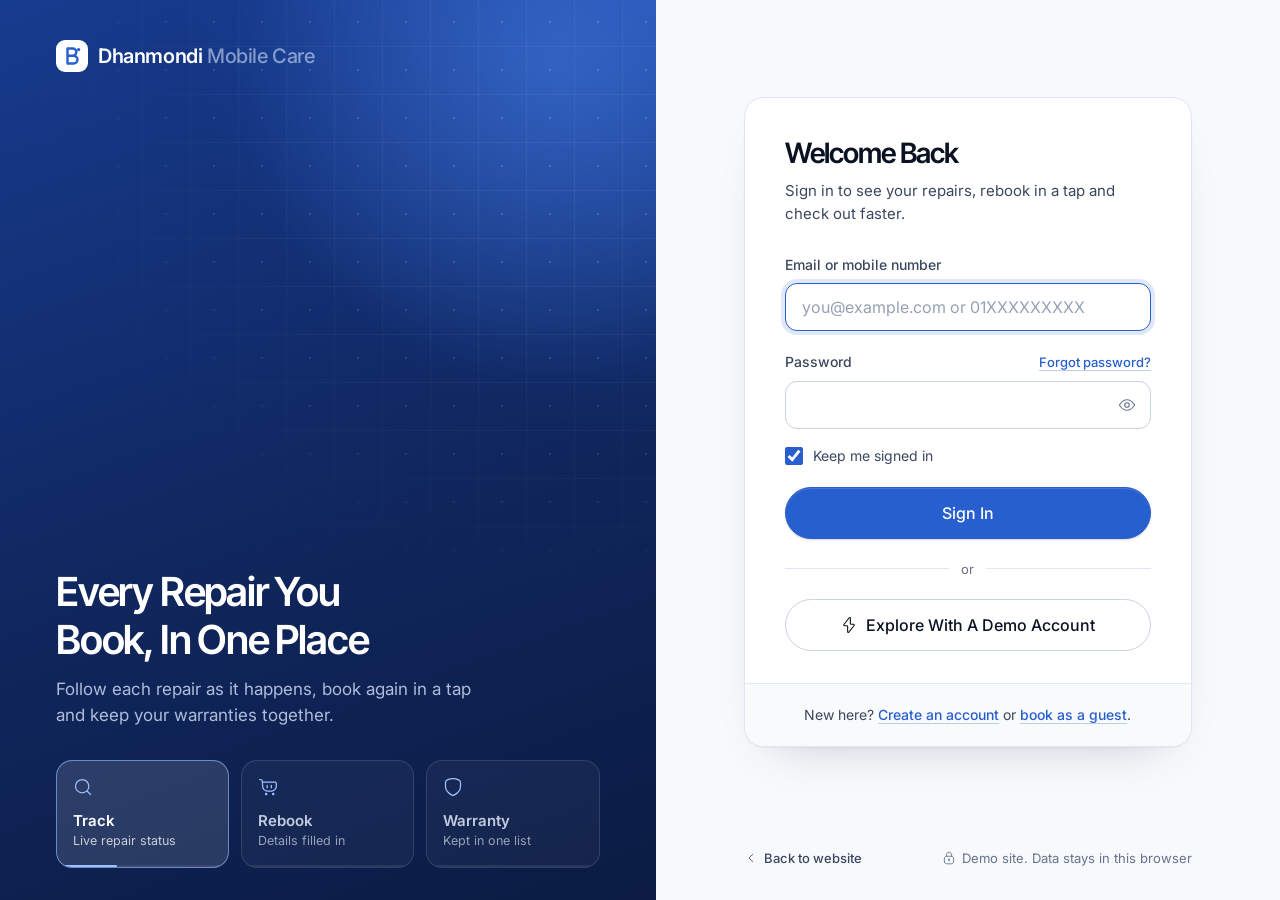
==== commit ca5672a0: "Booking confirmed popup" ====
--- a/site/account.html
+++ b/site/account.html
@@ -9,7 +9,7 @@
 <link rel="preconnect" href="https://fonts.googleapis.com"><link rel="preconnect" href="https://fonts.gstatic.com" crossorigin>
 <link href="https://fonts.googleapis.com/css2?family=Inter:wght@400;500;600&family=Inter+Tight:ital,wght@0,500;0,600;1,500;1,600&display=swap" rel="stylesheet">
 <link rel="stylesheet" href="site.css?v=40"><link rel="stylesheet" href="pages.css?v=40"><link rel="stylesheet" href="lower.css?v=41">
-<link rel="stylesheet" href="nx.css?v=91">
+<link rel="stylesheet" href="nx.css?v=95">
 <link rel="preconnect" href="https://api.fontshare.com" crossorigin><link rel="stylesheet" href="https://api.fontshare.com/v2/css?f[]=general-sans@400,500,600&display=swap">
 </head>
 <body data-page="account">
@@ -20,7 +20,7 @@
 </main>
 <footer class="foot" id="foot"></footer>
 <script src="../js/icons.js?v=9"></script><script src="site-icons.js?v=2"></script><script src="../js/core.js?v=9"></script><script src="../js/ui.js?v=9"></script><script src="../js/domain.js?v=10"></script><script src="../js/shopcfg.js?v=5"></script><script src="../js/auth.js?v=9"></script>
-<script src="bridge.js?v=96"></script><script src="assistant.js?v=96"></script><script src="shop.js?v=110"></script><script src="account.js?v=98"></script><script src="layout.js?v=111"></script>
+<script src="bridge.js?v=96"></script><script src="assistant.js?v=130"></script><script src="shop.js?v=130"></script><script src="account.js?v=98"></script><script src="layout.js?v=131"></script>
 <script>boot(() => Account.init());</script>
 </body>
 </html>
--- a/site/nx.css
+++ b/site/nx.css
@@ -1188,3 +1188,63 @@
   .au-box input,.au-box .inp{font-size:16px!important}
   .au-foot{flex-direction:column;align-items:center;text-align:center}
 }
+
+/* ===== Booking confirmed popup ===== */
+html.bk-lock{overflow:hidden}
+.bk-pop{position:fixed;inset:0;z-index:200;display:grid;place-items:center;padding:24px}
+.bk-scrim{position:absolute;inset:0;background:rgba(9,16,34,.46);backdrop-filter:blur(6px);-webkit-backdrop-filter:blur(6px);opacity:0;transition:opacity .28s ease}
+.bk-card{position:relative;width:min(480px,100%);max-height:calc(100dvh - 48px);overflow:auto;border-radius:28px;background:#fff;padding:0 28px 24px;
+  box-shadow:0 40px 80px -24px rgba(9,16,34,.45),0 0 0 1px rgba(9,16,34,.04);opacity:0;transform:translateY(18px) scale(.97);transition:opacity .3s cubic-bezier(.2,.8,.2,1),transform .42s cubic-bezier(.2,.9,.25,1.05);outline:none;scrollbar-width:none}
+.bk-card::-webkit-scrollbar{display:none}
+.bk-pop.in .bk-scrim{opacity:1}.bk-pop.in .bk-card{opacity:1;transform:none}
+.bk-pop.out .bk-scrim{opacity:0}.bk-pop.out .bk-card{opacity:0;transform:translateY(10px) scale(.98);transition-duration:.22s}
+.bk-x{position:absolute;top:16px;right:16px;z-index:2;width:36px;height:36px;display:grid;place-items:center;border:0;border-radius:50%;background:rgba(255,255,255,.7);color:#4A5672;cursor:pointer;transition:background .18s}
+.bk-x:hover{background:#fff;color:#0B1324}.bk-x:focus-visible{outline:2px solid #275FCE;outline-offset:2px}
+.bk-hero{position:relative;margin:0 -28px;padding:40px 28px 24px;text-align:center;background:radial-gradient(120% 90% at 50% 0%,#E4ECFC 0%,#F3F6FD 48%,#fff 100%);border-radius:28px 28px 0 0;overflow:hidden}
+.bk-badge{position:relative;width:72px;height:72px;margin:0 auto 18px}
+.bk-badge svg{position:relative;width:72px;height:72px;filter:drop-shadow(0 10px 18px rgba(39,95,206,.35))}
+.bk-c{fill:#275FCE;stroke:none;transform-origin:center;transform:scale(.4);opacity:0}
+.bk-tick{fill:none;stroke:#fff;stroke-width:3.6;stroke-linecap:round;stroke-linejoin:round;stroke-dasharray:34;stroke-dashoffset:34}
+.bk-ring{position:absolute;inset:0;border-radius:50%;border:2px solid #275FCE;opacity:0}
+.bk-pop.in .bk-c{animation:bkPop .5s cubic-bezier(.2,1.4,.4,1) .08s forwards}
+.bk-pop.in .bk-tick{animation:bkTick .38s cubic-bezier(.6,0,.3,1) .42s forwards}
+.bk-pop.in .bk-ring{animation:bkRing 1s ease-out .3s forwards}.bk-pop.in .bk-ring.r2{animation-delay:.5s}
+@keyframes bkPop{to{transform:scale(1);opacity:1}}@keyframes bkTick{to{stroke-dashoffset:0}}
+@keyframes bkRing{0%{transform:scale(1);opacity:.45}100%{transform:scale(1.9);opacity:0}}
+.bk-conf{position:absolute;left:50%;top:76px;width:0;height:0;pointer-events:none}
+.bk-conf i{position:absolute;left:-3px;top:-4px;width:6px;height:9px;border-radius:2px;opacity:0;animation:bkConf 1.1s cubic-bezier(.15,.7,.3,1) calc(.35s + var(--d)) forwards}
+@keyframes bkConf{0%{opacity:1;transform:translate(0,0) rotate(0) scale(.6)}70%{opacity:1}100%{opacity:0;transform:translate(var(--x),calc(var(--y) + 28px)) rotate(var(--r)) scale(1)}}
+.bk-k{margin:0 0 6px;font-size:13px;font-weight:600;letter-spacing:.02em;color:#275FCE}
+.bk-hero h2{margin:0;font-family:var(--display);font-size:28px;line-height:34px;font-weight:600;letter-spacing:-.02em;color:#0B1324}
+.bk-sub{margin:8px auto 0;max-width:340px;font-size:15px;line-height:22px;color:#4A5672}
+.bk-code{display:flex;align-items:center;justify-content:space-between;gap:12px;margin:4px 0 16px;padding:14px 14px 14px 18px;border-radius:18px;background:#F4F7FE;border:1px dashed #B7CCF6}
+.bk-code small{display:block;font-size:12px;font-weight:500;color:#6B7690}
+.bk-code b{display:block;margin-top:2px;font-family:var(--display);font-size:26px;line-height:30px;font-weight:600;letter-spacing:.04em;color:#275FCE;font-variant-numeric:tabular-nums}
+.bk-copy{display:inline-flex;align-items:center;gap:6px;height:36px;padding:0 14px;border-radius:999px;border:1px solid #D5E0F7;background:#fff;color:#1F4FB0;font:inherit;font-size:13.5px;font-weight:500;cursor:pointer;transition:background .18s,border-color .18s,color .18s}
+.bk-copy:hover{border-color:#9DB6E8}.bk-copy.ok{background:#ECFDF3;border-color:#ABEFC6;color:#067647}
+.bk-rows{margin:0;display:grid}
+.bk-rows>div{display:grid;grid-template-columns:120px minmax(0,1fr);gap:12px;padding:11px 0;border-bottom:1px solid #EEF1F6}
+.bk-rows>div:last-child{border-bottom:0}
+.bk-rows dt{font-size:14px;color:#6B7690}
+.bk-rows dd{margin:0;font-size:14px;font-weight:500;color:#0B1324;text-align:right;min-width:0;overflow-wrap:anywhere}
+.bk-rows dd small{display:block;margin-top:2px;font-size:12.5px;font-weight:400;color:#7A869C}
+.bk-next{list-style:none;margin:16px 0 20px;padding:0;display:grid;grid-template-columns:repeat(4,1fr);position:relative}
+.bk-next::before{content:"";position:absolute;left:12.5%;right:12.5%;top:11px;height:2px;background:linear-gradient(90deg,#275FCE 0 33.3%,#E3E8F1 33.3%)}
+.bk-next li{position:relative;display:grid;justify-items:center;gap:6px;text-align:center}
+.bk-next i{width:24px;height:24px;display:grid;place-items:center;border-radius:50%;background:#fff;border:2px solid #E3E8F1;font-style:normal;font-size:11px;font-weight:600;color:#7A869C}
+.bk-next li.on i{background:#275FCE;border-color:#275FCE;color:#fff}.bk-next i .ic{width:12px;height:12px}
+.bk-next span{font-size:12px;font-weight:500;color:#6B7690}.bk-next li.on span{color:#0B1324}
+.bk-acts{display:grid;grid-template-columns:1fr 1fr;gap:10px}
+.bk-acts .s-btn{width:100%;height:48px}
+.bk-foot{margin:14px 0 0;text-align:center;font-size:12.5px;line-height:18px;color:#7A869C}
+@media (max-width:560px){
+  .bk-pop{place-items:end center;padding:0}
+  .bk-card{width:100%;max-height:92dvh;border-radius:24px 24px 0 0;padding:0 16px calc(16px + env(safe-area-inset-bottom));transform:translateY(100%)}
+  .bk-pop.out .bk-card{transform:translateY(100%)}
+  .bk-hero{margin:0 -16px;padding:36px 16px 20px;border-radius:24px 24px 0 0}
+  .bk-hero h2{font-size:24px;line-height:30px}.bk-sub{font-size:14px;line-height:21px}
+  .bk-code b{font-size:22px;line-height:26px}
+  .bk-rows>div{grid-template-columns:96px minmax(0,1fr)}
+  .bk-acts{grid-template-columns:1fr}
+}
+@media (prefers-reduced-motion:reduce){.bk-card,.bk-scrim{transition:opacity .01s}.bk-card{transform:none!important}.bk-c{transform:none;opacity:1;animation:none!important}.bk-tick{stroke-dashoffset:0;animation:none!important}.bk-ring{display:none}}
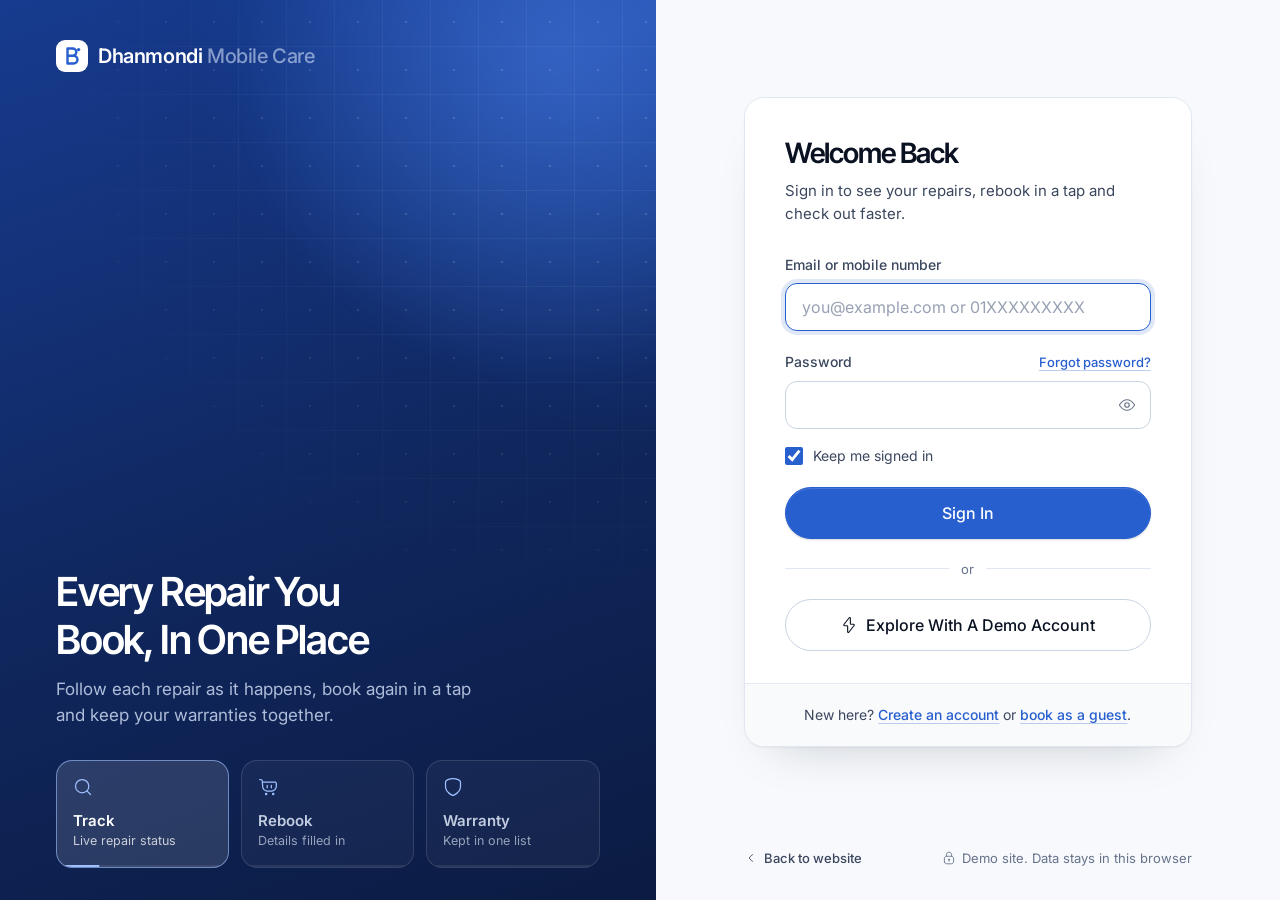
==== commit e3ea7df8: "Hero announce pill: balanced right spacing" ====
--- a/site/account.html
+++ b/site/account.html
@@ -9,7 +9,7 @@
 <link rel="preconnect" href="https://fonts.googleapis.com"><link rel="preconnect" href="https://fonts.gstatic.com" crossorigin>
 <link href="https://fonts.googleapis.com/css2?family=Inter:wght@400;500;600&family=Inter+Tight:ital,wght@0,500;0,600;1,500;1,600&display=swap" rel="stylesheet">
 <link rel="stylesheet" href="site.css?v=40"><link rel="stylesheet" href="pages.css?v=40"><link rel="stylesheet" href="lower.css?v=41">
-<link rel="stylesheet" href="nx.css?v=95">
+<link rel="stylesheet" href="nx.css?v=97">
 <link rel="preconnect" href="https://api.fontshare.com" crossorigin><link rel="stylesheet" href="https://api.fontshare.com/v2/css?f[]=general-sans@400,500,600&display=swap">
 </head>
 <body data-page="account">
--- a/site/nx.css
+++ b/site/nx.css
@@ -1248,3 +1248,11 @@
   .bk-acts{grid-template-columns:1fr}
 }
 @media (prefers-reduced-motion:reduce){.bk-card,.bk-scrim{transition:opacity .01s}.bk-card{transform:none!important}.bk-c{transform:none;opacity:1;animation:none!important}.bk-tick{stroke-dashoffset:0;animation:none!important}.bk-ring{display:none}}
+
+/* Hero announce pill: balanced right edge */
+.hero .announce,.announce{padding:0 8px 0 4px!important;gap:10px!important}
+.announce>[data-icon]{display:inline-grid;place-items:center;width:16px;height:16px;margin-left:-4px;flex:none}
+.announce>[data-icon] .ic{width:16px;height:16px}
+.hero .announce,.announce{padding:0 3px 0 4px!important;max-width:100%}
+.announce>[data-icon]{margin-left:-6px}
+@media (max-width:374px){.hero .announce,.announce{font-size:12.5px;gap:8px!important}.announce>[data-icon]{margin-left:-4px}}
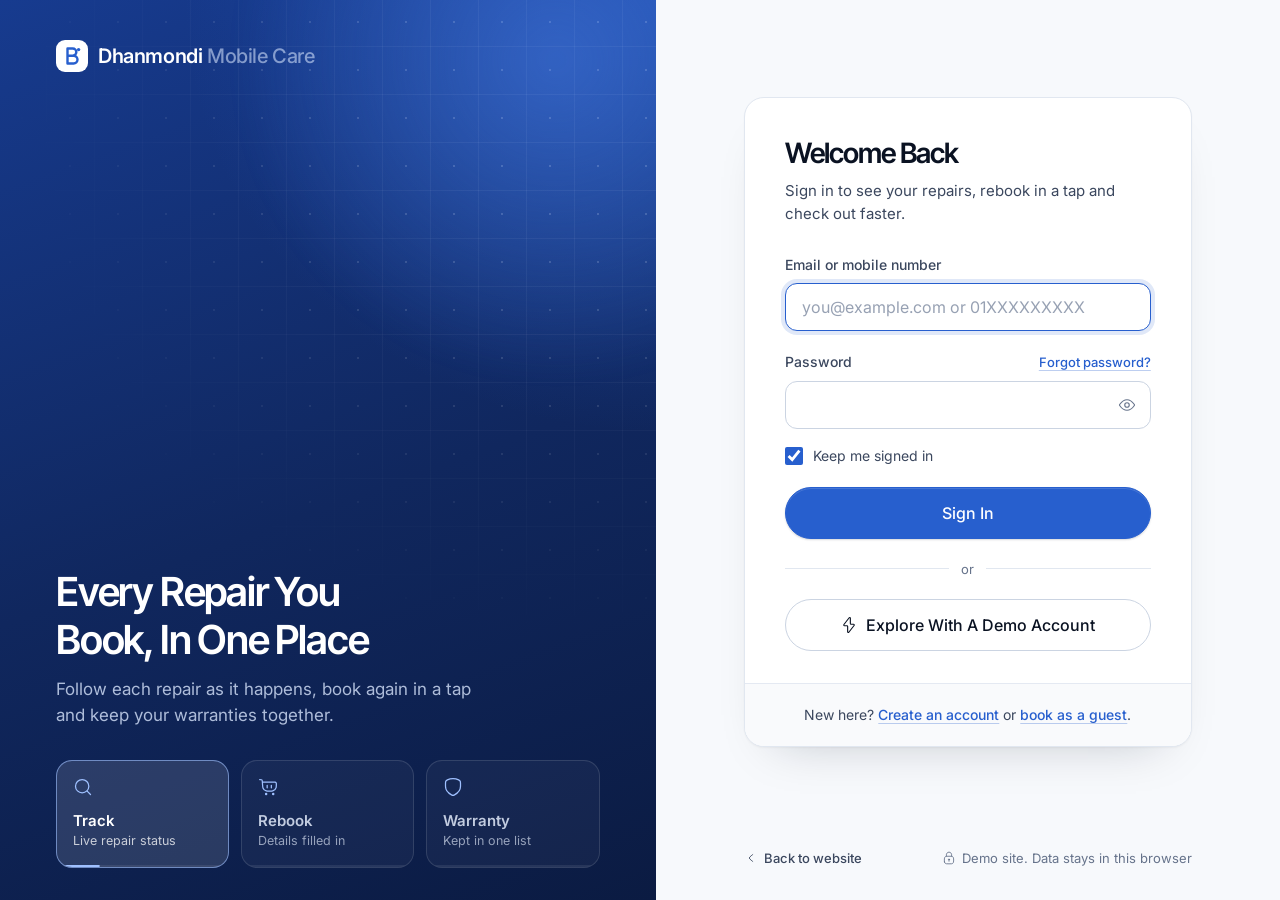
==== commit ffcf79f8: "Booking page: progress stepper, focused steps with Back; new empty cart design" ====
--- a/site/account.html
+++ b/site/account.html
@@ -9,7 +9,7 @@
 <link rel="preconnect" href="https://fonts.googleapis.com"><link rel="preconnect" href="https://fonts.gstatic.com" crossorigin>
 <link href="https://fonts.googleapis.com/css2?family=Inter:wght@400;500;600&family=Inter+Tight:ital,wght@0,500;0,600;1,500;1,600&display=swap" rel="stylesheet">
 <link rel="stylesheet" href="site.css?v=40"><link rel="stylesheet" href="pages.css?v=40"><link rel="stylesheet" href="lower.css?v=41">
-<link rel="stylesheet" href="nx.css?v=97">
+<link rel="stylesheet" href="nx.css?v=101">
 <link rel="preconnect" href="https://api.fontshare.com" crossorigin><link rel="stylesheet" href="https://api.fontshare.com/v2/css?f[]=general-sans@400,500,600&display=swap">
 </head>
 <body data-page="account">
@@ -20,7 +20,7 @@
 </main>
 <footer class="foot" id="foot"></footer>
 <script src="../js/icons.js?v=9"></script><script src="site-icons.js?v=2"></script><script src="../js/core.js?v=9"></script><script src="../js/ui.js?v=9"></script><script src="../js/domain.js?v=10"></script><script src="../js/shopcfg.js?v=5"></script><script src="../js/auth.js?v=9"></script>
-<script src="bridge.js?v=96"></script><script src="assistant.js?v=130"></script><script src="shop.js?v=130"></script><script src="account.js?v=98"></script><script src="layout.js?v=131"></script>
+<script src="bridge.js?v=96"></script><script src="assistant.js?v=130"></script><script src="shop.js?v=132"></script><script src="account.js?v=98"></script><script src="layout.js?v=131"></script>
 <script>boot(() => Account.init());</script>
 </body>
 </html>
--- a/site/nx.css
+++ b/site/nx.css
@@ -1256,3 +1256,110 @@
 .hero .announce,.announce{padding:0 3px 0 4px!important;max-width:100%}
 .announce>[data-icon]{margin-left:-6px}
 @media (max-width:374px){.hero .announce,.announce{font-size:12.5px;gap:8px!important}.announce>[data-icon]{margin-left:-4px}}
+
+/* ===================== Booking page v2: stepper + empty cart ===================== */
+.ck-head{margin-bottom:28px}
+.ck-head h1{font-family:var(--display);font-size:40px;line-height:46px;font-weight:600;letter-spacing:-.03em;margin-top:18px}
+.ck-head .ck-sub{margin-top:8px}
+.ck-stepper{margin-top:28px;padding:18px 22px;border-radius:20px;background:rgba(255,255,255,.82);border:1px solid var(--line);backdrop-filter:blur(8px);-webkit-backdrop-filter:blur(8px)}
+.ck-steps{list-style:none;margin:0;padding:0;display:flex;align-items:center}
+.ck-steps li{flex:1;display:flex;align-items:center;min-width:0}
+.ck-steps li:last-child{flex:none}
+.ck-steps li::after{content:"";flex:1;height:2px;margin:0 16px;border-radius:2px;background:linear-gradient(90deg,var(--blue) 0 var(--f,0%),#E3E8F1 var(--f,0%));transition:background .4s}
+.ck-steps li.done::after{--f:100%}.ck-steps li.cur::after{--f:0%}
+.ck-steps li:last-child::after{display:none}
+.ck-steps li>div,.ck-steps li>button{display:flex;align-items:center;gap:12px;padding:0;border:0;background:none;font:inherit;text-align:left;color:inherit;min-width:0}
+.ck-steps li>button{cursor:pointer;border-radius:12px}
+.ck-steps li>button:focus-visible{outline:2px solid var(--blue);outline-offset:4px}
+.st-dot{width:40px;height:40px;flex:none;display:grid;place-items:center;border-radius:50%;background:#F2F5FA;color:#8A95AB;border:1px solid #E3E8F1;transition:background .25s,color .25s,border-color .25s,box-shadow .25s}
+.st-dot .ic{width:16px;height:16px}
+.st-t{display:grid;min-width:0}.st-t small{font-size:12px;line-height:16px;color:var(--text-3);font-weight:500}
+.st-t b{font-size:15px;line-height:20px;font-weight:600;color:var(--text-3);white-space:nowrap}
+.ck-steps li.cur .st-dot{background:var(--blue);border-color:var(--blue);color:#fff;box-shadow:0 0 0 5px rgba(39,95,206,.12)}
+.ck-steps li.cur .st-t b{color:var(--text)}.ck-steps li.cur .st-t small{color:var(--blue)}
+.ck-steps li.done .st-dot{background:#EAF0FC;border-color:#C9D8F6;color:var(--blue)}
+.ck-steps li.done .st-t b{color:var(--text)}
+.ck-steps li.done>button:hover .st-dot{background:#DCE6FA}.ck-steps li.done>button:hover .st-t b{color:var(--blue)}
+.ck-steps-m{display:none}
+/* sections */
+.ck-flow .ck-sec:first-of-type{margin-top:0}
+.ck-sec{border-radius:20px}
+.ck-sec.open{border-color:#D5E0F7;box-shadow:0 1px 2px rgba(11,19,36,.04),0 24px 48px -36px rgba(23,52,120,.35)}
+.ck-sec.open>header{padding:22px 24px 6px}
+.ck-sec.open .n{display:none}
+.ck-sec.open h2{font-size:22px;line-height:28px;font-weight:600}
+.ck-sec.open h2 small{display:block;margin-bottom:2px;font-family:var(--font,inherit);font-size:12.5px;line-height:16px;font-weight:500;letter-spacing:0;color:var(--blue)}
+.ck-sec.open .ck-body{padding:12px 24px 24px}
+.ck-sec.done{background:rgba(255,255,255,.7)}
+.ck-sec.done>header{padding:14px 20px}.ck-sec.done h2{font-size:16px}
+.ck-sec.done .ck-line{padding:0 20px 14px 60px;margin-top:-6px}
+.ck-nav{justify-content:space-between!important;align-items:center;gap:12px;margin-top:20px!important;padding-top:20px;border-top:1px solid var(--line)}
+.ck-nav .s-btn{min-width:140px}
+.s-btn.ghost{background:transparent;border-color:transparent;color:var(--text-2)}.s-btn.ghost:hover{background:#F2F5FA;color:var(--text)}
+.ck-sec.open{animation:ckIn .35s cubic-bezier(.2,.8,.2,1)}
+@keyframes ckIn{from{opacity:0;transform:translateY(8px)}to{opacity:1;transform:none}}
+
+/* empty cart */
+.ck-empty-wrap{display:grid;place-items:center;padding:24px 0 72px}
+.ec{text-align:center}
+.ec-art{display:block;width:200px;height:150px;margin:0 auto 8px}
+.ec-plus{transform-origin:152px 46px;animation:ecBob 3.2s ease-in-out infinite}
+.ec-sp{animation:ecTw 2.6s ease-in-out infinite}.ec-sp.s2{animation-delay:.8s}.ec-sp.s3{animation-delay:1.6s}
+@keyframes ecBob{50%{transform:translateY(-4px)}}@keyframes ecTw{50%{opacity:.35}}
+.ec-t{font-family:var(--display);font-weight:600;letter-spacing:-.025em;color:var(--text);outline:0}
+.ec-p{color:var(--text-2);margin:10px auto 0}
+.ec-a{display:flex;gap:10px;justify-content:center;flex-wrap:wrap;margin-top:24px}
+.ec-k{margin:0 0 10px;font-size:12.5px;font-weight:600;color:var(--text-3);text-align:left}
+.ec-pop{margin-top:32px;text-align:left}
+.ec-pop ul{list-style:none;margin:0;padding:0;display:grid;gap:8px}
+.ec-pop li{display:grid;grid-template-columns:48px minmax(0,1fr) auto;align-items:center;gap:14px;padding:10px 10px 10px 10px;border:1px solid var(--line);border-radius:16px;background:#fff;transition:border-color .18s,box-shadow .18s}
+.ec-pop li:hover{border-color:#C9D8F6;box-shadow:0 12px 28px -20px rgba(11,19,36,.35)}
+.ec-pop .l-art{width:48px;height:48px;border-radius:12px;overflow:hidden;display:grid;place-items:center;background:#F4F7FE}
+.ec-pop .l-art svg,.ec-pop .l-art img{width:100%;height:100%}
+.ec-pop b{display:block;font-size:15px;font-weight:500;color:var(--text)}.ec-pop small{font-size:13px;color:var(--text-3)}
+.ec-add{display:inline-flex;align-items:center;gap:6px;height:36px;padding:0 14px;border-radius:999px;border:1px solid #D5E0F7;background:#F4F7FE;color:var(--blue);font:inherit;font-size:13.5px;font-weight:500;cursor:pointer;transition:background .18s,border-color .18s,color .18s}
+.ec-add:hover{background:var(--blue);border-color:var(--blue);color:#fff}
+.ec-add .ic{width:16px;height:16px}
+.ec-trust{list-style:none;margin:24px 0 0;padding:0;display:flex;flex-wrap:wrap;justify-content:center;gap:8px 20px}
+.ec-trust li{display:inline-flex;align-items:center;gap:6px;font-size:13px;color:var(--text-2)}.ec-trust .ic{width:14px;height:14px;color:#12B76A}
+.ec-page{width:min(560px,100%);padding:40px 40px 32px;border-radius:28px;background:#fff;border:1px solid var(--line);box-shadow:0 30px 60px -44px rgba(23,52,120,.35)}
+.ec-page .ec-t{font-size:32px;line-height:38px}.ec-page .ec-p{max-width:400px;font-size:16px;line-height:24px}
+.ec-page .ec-a .s-btn{height:48px;padding:0 22px}
+.ec-drawer{padding:24px 4px 8px}
+.ec-drawer .ec-art{width:168px;height:126px}
+.ec-drawer .ec-t{font-size:22px;line-height:28px}.ec-drawer .ec-p{font-size:14.5px;line-height:22px;max-width:320px}
+.ec-drawer .ec-a .s-btn{height:44px}
+
+@media (max-width:980px){.ck-stepper{padding:16px}.ck-steps li::after{margin:0 10px}.st-dot{width:36px;height:36px}}
+@media (max-width:860px){.st-t small{display:none}.st-t b{font-size:14px}.ck-steps li>div,.ck-steps li>button{gap:8px}}
+@media (max-width:680px){
+  .ck-head h1{font-size:30px;line-height:36px}
+  .ck-stepper{padding:14px 16px 16px;border-radius:18px}
+  .ck-steps .st-t{display:none}.ck-steps li::after{margin:0 8px}
+  .st-dot{width:34px;height:34px}.ck-steps li.cur .st-dot{box-shadow:0 0 0 4px rgba(39,95,206,.12)}
+  .ck-steps-m{display:grid;grid-template-columns:auto 1fr;align-items:baseline;gap:4px 8px;margin-top:14px}
+  .ck-steps-m span{font-size:12.5px;font-weight:500;color:var(--blue)}.ck-steps-m b{font-size:15px;font-weight:600;color:var(--text)}
+  .ck-steps-m i{grid-column:1/-1;height:4px;border-radius:4px;background:linear-gradient(90deg,var(--blue) calc(var(--p)*100%),#E8EDF6 calc(var(--p)*100%));margin-top:6px}
+  .ck-sec.open>header{padding:18px 16px 4px}.ck-sec.open .ck-body{padding:10px 16px 18px}.ck-sec.open h2{font-size:20px;line-height:26px}
+  .ck-sec.done .ck-line{padding:0 16px 14px 56px}
+  .ck-nav{flex-direction:row!important}.ck-nav .s-btn{width:auto!important;min-width:0;flex:1}.ck-nav>span:empty{display:none}
+  .ec-page{padding:28px 16px 24px;border-radius:24px}.ec-page .ec-t{font-size:26px;line-height:32px}.ec-page .ec-p{font-size:15px;line-height:22px}
+  .ec-a{flex-direction:column}.ec-a .s-btn{width:100%}
+  .ec-pop li{grid-template-columns:44px minmax(0,1fr) auto;gap:12px}.ec-pop .l-art{width:44px;height:44px}
+  .ck-empty-wrap{padding:8px 0 48px}
+}
+@media (prefers-reduced-motion:reduce){.ec-plus,.ec-sp,.ck-sec.open{animation:none}}
+.ck-sec.open>header{display:block}
+.ck-kick{margin:0 0 2px;font-size:12.5px;line-height:16px;font-weight:500;color:var(--blue)}
+.ck-head .ck-sub{max-width:680px}
+.ck-steps li{padding:0!important;margin:0!important;background:none!important;border:0!important}
+.ck-sec.done{padding:0!important}.ck-sec.done>header{padding:14px 20px 4px!important}.ck-sec.done .ck-line{margin-top:0!important;padding:0 20px 14px 60px!important}
+@media (max-width:680px){.ck-sec.done>header{padding:14px 16px 4px!important}.ck-sec.done .ck-line{padding:0 16px 14px 56px!important}}
+.ec-drawer .ec-a{display:grid;grid-template-columns:1fr 1fr;gap:8px;flex-direction:initial}
+.ec-drawer .ec-a .s-btn{width:100%;padding:0 12px}
+@media (max-width:420px){.ec-drawer .ec-a{grid-template-columns:1fr}}
+@media (max-width:520px){
+  .ck-items li{display:grid!important;grid-template-columns:56px minmax(0,1fr) auto;grid-template-areas:"a t t" "a p r";align-items:center;gap:2px 12px}
+  .ck-items li>.l-art{grid-area:a}.ck-items li>div{grid-area:t;min-width:0}
+  .ck-items li>span:not(.l-art){grid-area:p;font-weight:600}.ck-items li>.rm{grid-area:r;justify-self:end}
+}
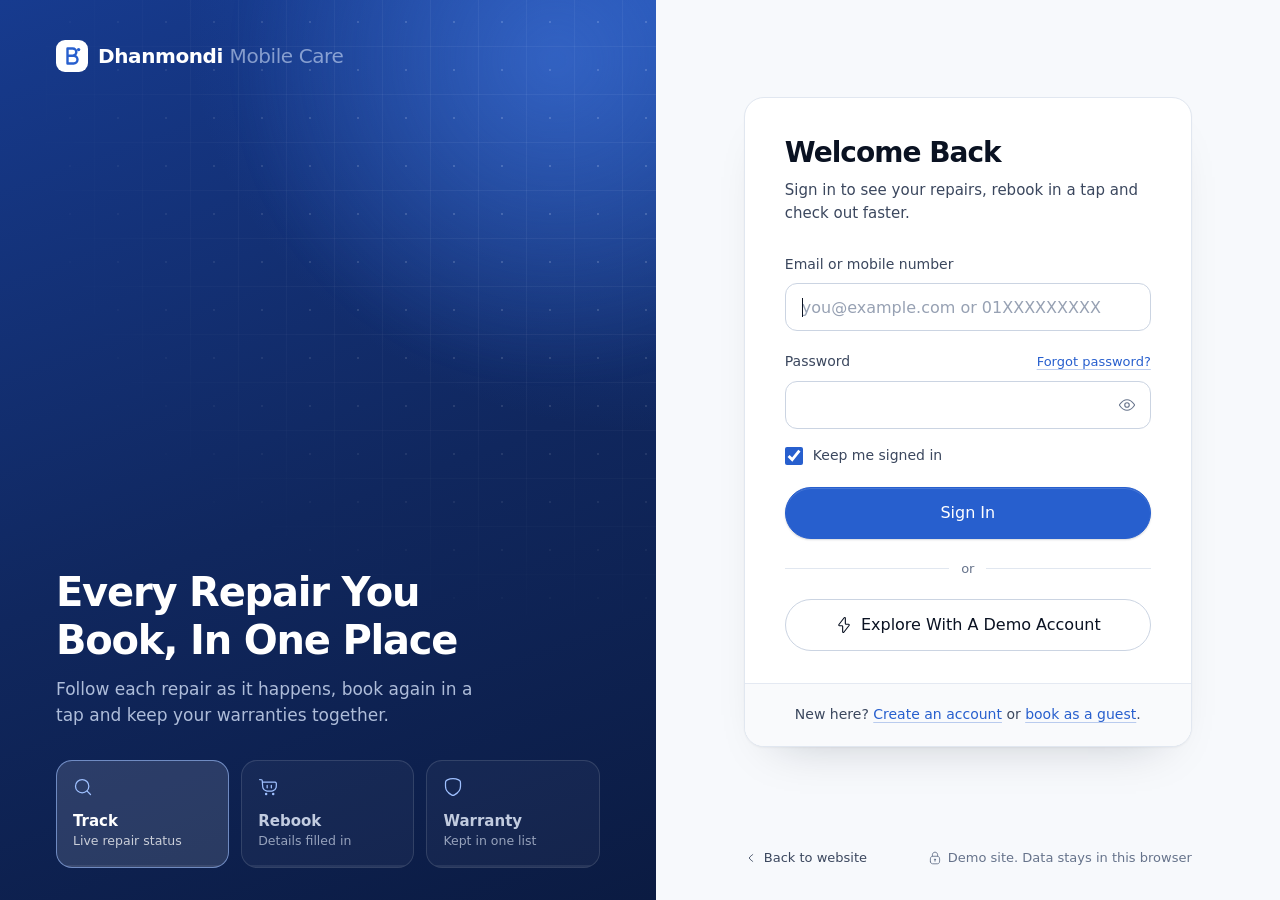
==== commit e69a70ab: "Hero pill arrow centred; smaller circular carousel dots" ====
--- a/site/account.html
+++ b/site/account.html
@@ -9,7 +9,7 @@
 <link rel="preconnect" href="https://fonts.googleapis.com"><link rel="preconnect" href="https://fonts.gstatic.com" crossorigin>
 <link href="https://fonts.googleapis.com/css2?family=Inter:wght@400;500;600&family=Inter+Tight:ital,wght@0,500;0,600;1,500;1,600&display=swap" rel="stylesheet">
 <link rel="stylesheet" href="site.css?v=40"><link rel="stylesheet" href="pages.css?v=40"><link rel="stylesheet" href="lower.css?v=41">
-<link rel="stylesheet" href="nx.css?v=101">
+<link rel="stylesheet" href="nx.css?v=103">
 <link rel="preconnect" href="https://api.fontshare.com" crossorigin><link rel="stylesheet" href="https://api.fontshare.com/v2/css?f[]=general-sans@400,500,600&display=swap">
 </head>
 <body data-page="account">
--- a/site/nx.css
+++ b/site/nx.css
@@ -1363,3 +1363,14 @@
   .ck-items li>.l-art{grid-area:a}.ck-items li>div{grid-area:t;min-width:0}
   .ck-items li>span:not(.l-art){grid-area:p;font-weight:600}.ck-items li>.rm{grid-area:r;justify-self:end}
 }
+
+/* Hero pill arrow: equal space both sides, optically centred on the text */
+.announce>[data-icon]{width:18px!important;height:18px!important;margin-left:-5px!important;margin-right:0!important;transform:translateY(-.5px)}
+.announce>[data-icon] .ic{width:18px!important;height:18px!important}
+.hero .announce,.announce{padding-right:4px!important}
+/* Most Booked dots: smaller, circular active state */
+.car-dots{gap:8px!important;align-items:center}
+.car-dots i{width:7px!important;height:7px!important;border-radius:50%!important;flex:none;transition:background .25s,transform .25s!important}
+.car-dots i.on{width:7px!important;background:var(--blue)!important;transform:scale(1.3)}
+.announce>[data-icon]{margin-left:-6px!important}
+@media (max-width:374px){.announce>[data-icon]{margin-left:-4px!important}}
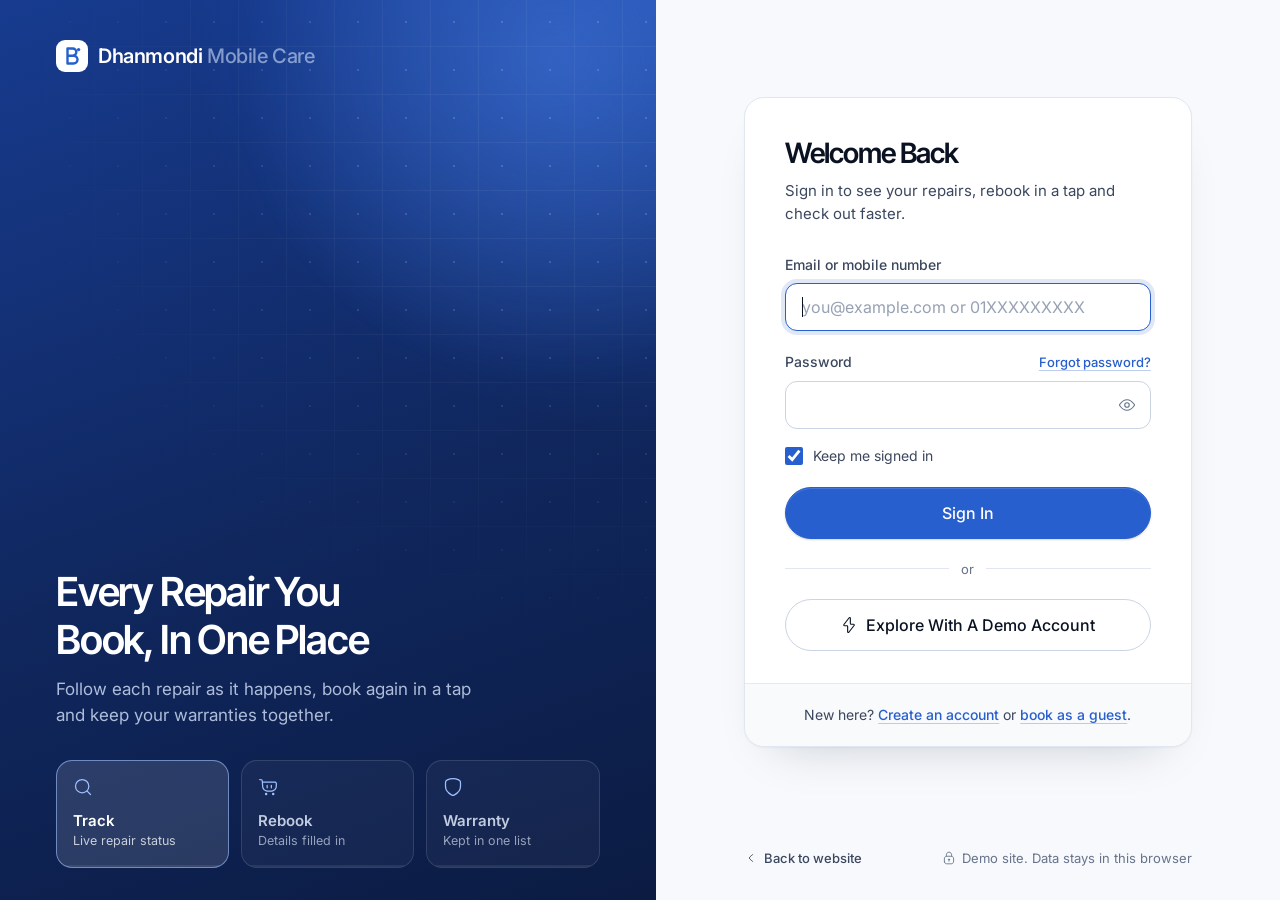
==== commit dd85328c: "Cart drawer: no header divider while empty" ====
--- a/site/account.html
+++ b/site/account.html
@@ -9,7 +9,7 @@
 <link rel="preconnect" href="https://fonts.googleapis.com"><link rel="preconnect" href="https://fonts.gstatic.com" crossorigin>
 <link href="https://fonts.googleapis.com/css2?family=Inter:wght@400;500;600&family=Inter+Tight:ital,wght@0,500;0,600;1,500;1,600&display=swap" rel="stylesheet">
 <link rel="stylesheet" href="site.css?v=40"><link rel="stylesheet" href="pages.css?v=40"><link rel="stylesheet" href="lower.css?v=41">
-<link rel="stylesheet" href="nx.css?v=103">
+<link rel="stylesheet" href="nx.css?v=104">
 <link rel="preconnect" href="https://api.fontshare.com" crossorigin><link rel="stylesheet" href="https://api.fontshare.com/v2/css?f[]=general-sans@400,500,600&display=swap">
 </head>
 <body data-page="account">
--- a/site/nx.css
+++ b/site/nx.css
@@ -1374,3 +1374,6 @@
 .car-dots i.on{width:7px!important;background:var(--blue)!important;transform:scale(1.3)}
 .announce>[data-icon]{margin-left:-6px!important}
 @media (max-width:374px){.announce>[data-icon]{margin-left:-4px!important}}
+
+/* Cart drawer: no header divider while empty */
+#cartDrawer:has(.ec) .dr-h{border-bottom-color:transparent!important;box-shadow:none!important}
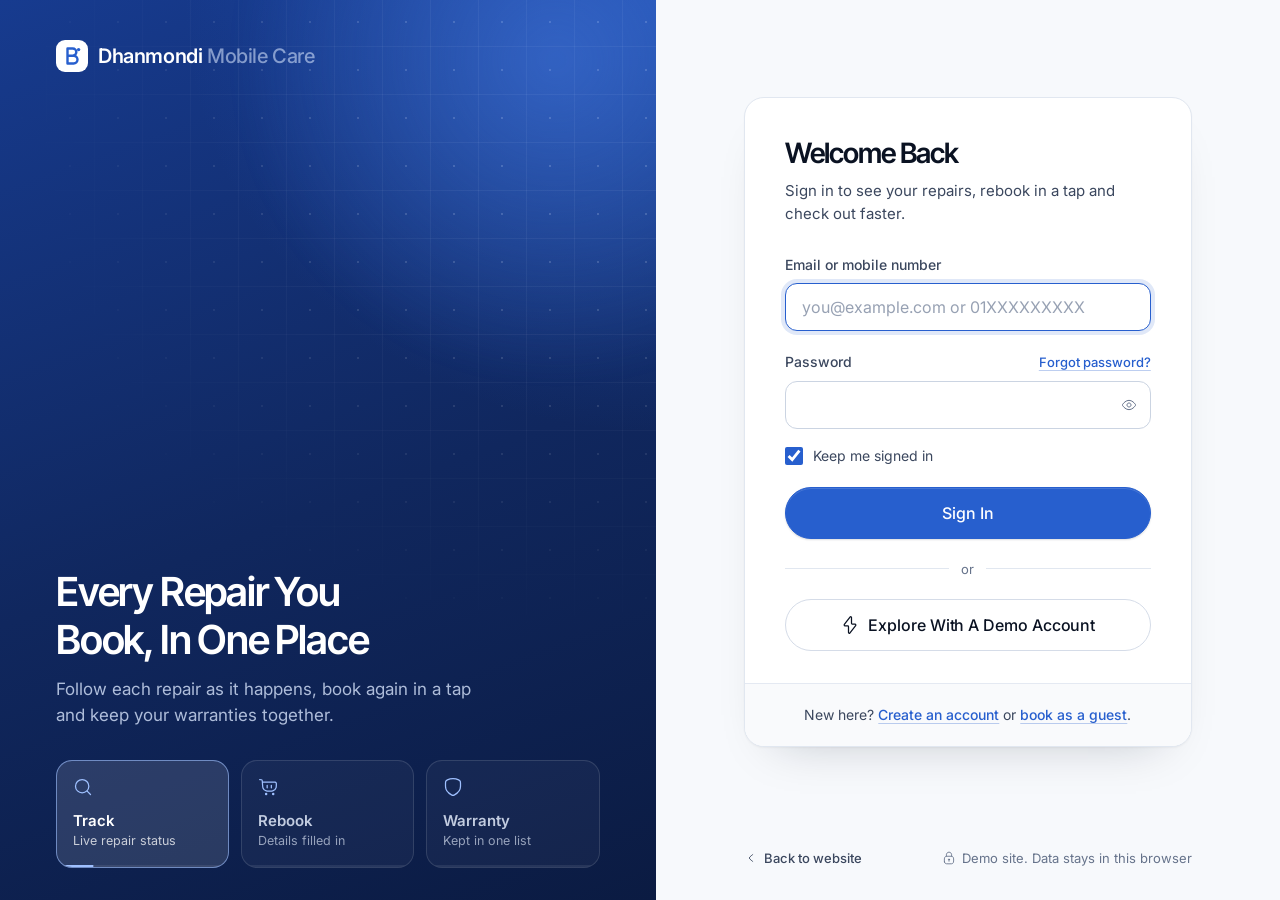
==== commit 8079c049: "UI kit for buttons and selection controls; booking page polish; navbar divider only with Book A Repa" ====
--- a/site/account.html
+++ b/site/account.html
@@ -9,7 +9,7 @@
 <link rel="preconnect" href="https://fonts.googleapis.com"><link rel="preconnect" href="https://fonts.gstatic.com" crossorigin>
 <link href="https://fonts.googleapis.com/css2?family=Inter:wght@400;500;600&family=Inter+Tight:ital,wght@0,500;0,600;1,500;1,600&display=swap" rel="stylesheet">
 <link rel="stylesheet" href="site.css?v=40"><link rel="stylesheet" href="pages.css?v=40"><link rel="stylesheet" href="lower.css?v=41">
-<link rel="stylesheet" href="nx.css?v=104">
+<link rel="stylesheet" href="nx.css?v=104"><link rel="stylesheet" href="ui-kit.css?v=8">
 <link rel="preconnect" href="https://api.fontshare.com" crossorigin><link rel="stylesheet" href="https://api.fontshare.com/v2/css?f[]=general-sans@400,500,600&display=swap">
 </head>
 <body data-page="account">
@@ -20,7 +20,7 @@
 </main>
 <footer class="foot" id="foot"></footer>
 <script src="../js/icons.js?v=9"></script><script src="site-icons.js?v=2"></script><script src="../js/core.js?v=9"></script><script src="../js/ui.js?v=9"></script><script src="../js/domain.js?v=10"></script><script src="../js/shopcfg.js?v=5"></script><script src="../js/auth.js?v=9"></script>
-<script src="bridge.js?v=96"></script><script src="assistant.js?v=130"></script><script src="shop.js?v=132"></script><script src="account.js?v=98"></script><script src="layout.js?v=131"></script>
+<script src="bridge.js?v=96"></script><script src="assistant.js?v=130"></script><script src="shop.js?v=141"></script><script src="account.js?v=98"></script><script src="layout.js?v=131"></script>
 <script>boot(() => Account.init());</script>
 </body>
 </html>
--- a/site/ui-kit.css
+++ b/site/ui-kit.css
@@ -0,0 +1,209 @@
+/* =====================================================================
+   Dhanmondi Mobile Care: UI kit (buttons + selection controls)
+   Loaded last on every page. One source of truth for size, type, padding,
+   radius, icon gap and every state.
+   ===================================================================== */
+:root{
+  --b-blue:#275FCE;--b-blue-h:#1F4FB0;--b-blue-a:#1A4396;
+  --b-ink:#0A1222;--b-ink-2:#3B475E;--b-mut:#5B6478;
+  --b-line:#D5DCE8;--b-line-h:#9DB6E8;
+  --b-sel-bg:#EEF3FD;--b-sel-fg:#1F4FB0;
+  --b-dis-bg:#EEF1F5;--b-dis-fg:#98A2B3;
+  --b-ring:0 0 0 3px rgba(39,95,206,.22);
+  --b-ease:cubic-bezier(.2,.8,.2,1);
+  /* sizes: height / font / pad-x / gap / icon */
+  --b-sm-h:36px;--b-sm-f:14px;--b-sm-p:14px;--b-sm-g:6px;--b-sm-i:16px;
+  --b-md-h:44px;--b-md-f:15px;--b-md-p:20px;--b-md-g:8px;--b-md-i:18px;
+  --b-lg-h:52px;--b-lg-f:16px;--b-lg-p:24px;--b-lg-g:8px;--b-lg-i:20px;
+  --c-md-h:40px;--c-sm-h:36px;
+}
+
+/* ---------- Button: base (md) ---------- */
+.s-btn{align-items:center;justify-content:center;gap:var(--b-md-g)!important;height:var(--b-md-h)!important;min-height:0;padding:0 var(--b-md-p)!important;
+  border-radius:999px!important;border:1px solid var(--b-line)!important;background:#fff;color:var(--b-ink);
+  font-family:inherit;font-size:var(--b-md-f)!important;font-weight:500!important;line-height:1!important;letter-spacing:-.005em;white-space:nowrap;text-decoration:none!important;
+  cursor:pointer;user-select:none;-webkit-tap-highlight-color:transparent;
+  transition:background-color .18s var(--b-ease),border-color .18s var(--b-ease),color .18s var(--b-ease),box-shadow .18s var(--b-ease),transform .12s var(--b-ease)}
+.s-btn .ic{width:var(--b-md-i)!important;height:var(--b-md-i)!important;flex:none;margin:0!important}
+.s-btn:hover{background:#F5F7FB;border-color:#B9C5D9!important}
+.s-btn:active{background:#EDF1F7;transform:translateY(.5px)}
+.s-btn:focus-visible{outline:2px solid var(--b-blue);outline-offset:2px}
+/* sizes */
+.s-btn.sm{height:var(--b-sm-h)!important;padding:0 var(--b-sm-p)!important;font-size:var(--b-sm-f)!important;gap:var(--b-sm-g)!important}
+.s-btn.sm .ic{width:var(--b-sm-i)!important;height:var(--b-sm-i)!important}
+.s-btn.lg{height:var(--b-lg-h)!important;padding:0 var(--b-lg-p)!important;font-size:var(--b-lg-f)!important;gap:var(--b-lg-g)!important}
+.s-btn.lg .ic{width:var(--b-lg-i)!important;height:var(--b-lg-i)!important}
+.s-btn.block{display:flex;width:100%}
+.s-btn[hidden],[hidden].s-btn{display:none!important}
+/* variants */
+.s-btn.primary{background:var(--b-blue)!important;border-color:var(--b-blue)!important;color:#fff!important;box-shadow:0 1px 2px rgba(5,11,29,.14),inset 0 1px 0 rgba(255,255,255,.14)}
+.s-btn.primary:hover{background:var(--b-blue-h)!important;border-color:var(--b-blue-h)!important}
+.s-btn.primary:active{background:var(--b-blue-a)!important;border-color:var(--b-blue-a)!important}
+.s-btn.ghost{background:transparent!important;border-color:transparent!important;color:var(--b-ink-2)!important;box-shadow:none}
+.s-btn.ghost:hover{background:#F2F5FA!important;color:var(--b-ink)!important}
+.s-btn.added{background:#ECFDF3!important;border-color:#ABEFC6!important;color:#067647!important}
+.s-btn.added:hover{background:#DCFAE6!important}
+/* disabled + loading */
+.s-btn:disabled,.s-btn[aria-disabled=true],.s-btn.primary:disabled{background:var(--b-dis-bg)!important;border-color:var(--b-dis-bg)!important;color:var(--b-dis-fg)!important;box-shadow:none!important;cursor:not-allowed;transform:none!important}
+.s-btn[aria-busy=true]{position:relative;cursor:progress;pointer-events:none}
+.s-btn[aria-busy=true].primary{background:var(--b-blue)!important;border-color:var(--b-blue)!important;color:#fff!important}
+.s-btn[aria-busy=true]::before{content:"";width:16px;height:16px;border-radius:50%;border:2px solid currentColor;border-right-color:transparent;animation:bSpin .7s linear infinite;flex:none}
+@keyframes bSpin{to{transform:rotate(360deg)}}
+
+/* ---------- Icon buttons (one shape, two sizes) ---------- */
+.cart-b,.nav-r .n-sign:not(:has(span:not(:empty))),.car-b,.px-arw,.c-send,.ai-x,.pw-t,.c-plus,.bk-x{border-radius:999px!important;display:inline-grid!important;place-items:center;padding:0!important;transition:background-color .18s var(--b-ease),border-color .18s var(--b-ease),color .18s var(--b-ease)}
+.cart-b,.c-send,.c-plus{width:40px!important;height:40px!important}
+.car-b,.px-arw{width:44px!important;height:44px!important}
+.ai-x,.pw-t,.bk-x{width:36px!important;height:36px!important}
+.cart-b .ic,.c-send .ic,.c-plus .ic,.car-b .ic,.px-arw .ic{width:18px!important;height:18px!important}
+.ai-x .ic,.pw-t .ic,.bk-x .ic{width:16px!important;height:16px!important}
+:is(.cart-b,.car-b,.px-arw,.c-send,.ai-x,.pw-t,.c-plus,.bk-x):focus-visible{outline:2px solid var(--b-blue);outline-offset:2px}
+:is(.car-b,.px-arw):disabled{opacity:.4;cursor:not-allowed}
+
+/* nav pills share the sm-md scale */
+.nav-r .n-sign{height:40px!important;font-size:14px!important;font-weight:500!important;gap:8px!important}
+.nav-r .nav-cta{height:40px!important;padding:0 18px!important;font-size:14px!important;gap:6px!important}
+
+/* ---------- Links styled as buttons ---------- */
+.lnk{font-size:14px;font-weight:500;color:var(--b-blue);text-decoration:underline;text-decoration-color:rgba(39,95,206,.3);text-underline-offset:3px;cursor:pointer;border-radius:4px}
+.lnk.sm{font-size:13px}
+.lnk:hover{color:var(--b-blue-h);text-decoration-color:currentColor}
+.lnk:focus-visible{outline:2px solid var(--b-blue);outline-offset:2px}
+
+/* ---------- Selection: chips (single or multi select) ---------- */
+.seg button,.seg-days button,.pr-chips button,.c-chips button,.times button,.f-chips button,.ck-time .times button{
+  display:inline-flex!important;align-items:center;justify-content:center;gap:6px;height:var(--c-md-h)!important;padding:0 16px!important;
+  border-radius:999px!important;border:1px solid var(--b-line)!important;background:#fff!important;color:var(--b-ink-2)!important;
+  font-family:inherit;font-size:14px!important;font-weight:500!important;line-height:1;white-space:nowrap;font-variant-numeric:tabular-nums;cursor:pointer;box-shadow:none;
+  transition:background-color .18s var(--b-ease),border-color .18s var(--b-ease),color .18s var(--b-ease),box-shadow .18s var(--b-ease)}
+.seg-days button,.pr-chips button,.c-chips button{height:var(--c-sm-h)!important;padding:0 14px!important;font-size:14px!important}
+.seg button:hover,.seg-days button:hover,.pr-chips button:hover,.c-chips button:hover,.times button:hover,.f-chips button:hover{border-color:var(--b-line-h)!important;color:var(--b-ink)!important;background:#F7F9FE!important}
+:is(.seg,.seg-days,.pr-chips,.c-chips,.times,.f-chips) button:is([aria-checked=true],[aria-pressed=true],[aria-selected=true],.on){
+  background:var(--b-sel-bg)!important;border-color:var(--b-blue)!important;color:var(--b-sel-fg)!important;box-shadow:inset 0 0 0 1px var(--b-blue)!important}
+:is(.seg,.seg-days,.pr-chips,.c-chips,.times,.f-chips) button:focus-visible{outline:2px solid var(--b-blue);outline-offset:2px}
+:is(.seg,.seg-days,.pr-chips,.c-chips,.times,.f-chips) button:disabled{background:var(--b-dis-bg)!important;border-color:var(--b-dis-bg)!important;color:var(--b-dis-fg)!important;text-decoration:line-through;cursor:not-allowed;box-shadow:none!important}
+.seg,.seg-days,.pr-chips,.c-chips,.f-chips{gap:8px!important}
+.times{display:grid!important;grid-template-columns:repeat(auto-fill,minmax(92px,1fr))!important;gap:8px!important}
+.times button{width:100%;padding:0 8px!important}
+.slots .times{grid-template-columns:repeat(3,minmax(0,1fr))!important}
+
+/* ---------- Selection: list rows (sidebar filters) ---------- */
+.cat-list button,.rate-list button{height:40px!important;padding:0 12px!important;border-radius:12px!important;font-size:14px!important;font-weight:500!important;color:var(--b-ink-2)!important;background:transparent!important;border:0!important;box-shadow:none!important;transition:background-color .18s,color .18s}
+.cat-list button:hover,.rate-list button:hover{background:#F5F7FB!important;color:var(--b-ink)!important}
+.cat-list button:is([aria-selected=true],[aria-checked=true],.on),.rate-list button:is([aria-selected=true],[aria-checked=true],.on){background:var(--b-sel-bg)!important;color:var(--b-sel-fg)!important}
+.cat-list button:is([aria-selected=true],[aria-checked=true],.on) *,.rate-list button:is([aria-selected=true],[aria-checked=true],.on) b{color:inherit!important}
+.cat-list button:focus-visible,.rate-list button:focus-visible{outline:2px solid var(--b-blue);outline-offset:-2px}
+
+/* ---------- Selection: segmented (view toggle) ---------- */
+.view-seg{padding:3px!important;gap:2px!important;border-radius:999px!important;background:#F2F5FA!important;border:1px solid #E4E9F1!important;height:auto!important}
+.view-seg button{width:38px!important;height:34px!important;border-radius:999px!important;background:transparent!important;color:var(--b-mut)!important;border:0!important;box-shadow:none!important}
+.view-seg button:hover{color:var(--b-ink)!important}
+.view-seg button:is([aria-checked=true],[aria-pressed=true],.on){background:#fff!important;color:var(--b-blue)!important;box-shadow:0 1px 2px rgba(16,24,40,.08),0 1px 3px rgba(16,24,40,.06)!important}
+
+/* ---------- Selection: option cards (radio) ---------- */
+.opt{gap:14px!important;padding:16px!important;border-radius:16px!important;border:1px solid var(--b-line)!important;background:#fff;box-shadow:none!important;padding-right:52px!important;transition:border-color .18s var(--b-ease),background-color .18s var(--b-ease),box-shadow .18s var(--b-ease)}
+.opt::after{content:"";position:absolute;right:16px;top:50%;width:20px;height:20px;margin-top:-10px;border-radius:50%;border:1.5px solid #B9C2D0;background:#fff;transition:border-color .18s,background .18s,box-shadow .18s}
+.opt:hover{border-color:var(--b-line-h)!important}
+.opt.on,.opt:has(input:checked){border-color:var(--b-blue)!important;background:#F7F9FF!important;box-shadow:inset 0 0 0 1px var(--b-blue)!important}
+.opt.on::after,.opt:has(input:checked)::after{border-color:var(--b-blue);background:var(--b-blue);box-shadow:inset 0 0 0 4px #fff}
+.opt:has(input:focus-visible){outline:2px solid var(--b-blue)!important;outline-offset:2px}
+.opt .o-ic{width:40px!important;height:40px!important;border-radius:12px!important}
+.opt .o-t b{font-size:15px;font-weight:500}.opt .o-t small{font-size:13px;color:var(--b-mut)}
+.opt .o-p{font-size:14px;font-weight:600;color:var(--b-ink)}
+
+/* ---------- Checkbox rows ---------- */
+.check input{width:18px!important;height:18px!important;accent-color:var(--b-blue);cursor:pointer}
+.check input:focus-visible{outline:2px solid var(--b-blue);outline-offset:2px}
+
+@media (max-width:640px){
+  .s-btn{--b-md-p:18px}
+  .times{grid-template-columns:repeat(auto-fill,minmax(84px,1fr))!important}
+}
+@media (prefers-reduced-motion:reduce){.s-btn,.opt,.opt::after,:is(.seg,.seg-days,.pr-chips,.c-chips,.times,.f-chips) button{transition:none!important}.s-btn[aria-busy=true]::before{animation-duration:1.6s}}
+
+/* ---------- Navbar divider: only when Book A Repair is shown ---------- */
+.nav-r::before{display:none!important}
+@media (min-width:641px){body:not([data-page=checkout]):not([data-page=signin]) .nav-r:has(> .nav-cta)::before{display:block!important}}
+.nav-r .nav-cta{margin-left:0!important}
+
+/* =====================================================================
+   Booking page polish
+   ===================================================================== */
+.ck-page .ck-flow .ck-sec+.ck-sec{margin-top:12px}
+.ck-sec.done>header{align-items:center}
+.ck-sec.done .ck-edit{margin-left:auto}
+
+.ck-sec.done h2{font-size:16px!important;font-weight:600}
+.ck-sec.done .ck-line{color:var(--b-mut)}
+.ck-time{margin-top:24px}
+.ck-time-h{display:flex;align-items:baseline;justify-content:space-between;gap:12px;margin-bottom:10px}
+.ck-time-h .f-lab{margin:0!important}
+.ck-time-v{display:inline-flex;align-items:center;gap:6px;font-size:13.5px;font-weight:500;color:var(--b-sel-fg)}
+.ck-time-v .ic{width:14px;height:14px}
+.ck-time .seg{margin-bottom:12px!important;flex-wrap:nowrap;overflow-x:auto;scrollbar-width:none;padding:2px}
+.ck-time .seg::-webkit-scrollbar{display:none}
+.ck-time .seg button{flex:none}
+.ck-hand,.ck-pay{display:grid;gap:10px}
+.ck-review{padding:18px 20px!important;border-radius:16px!important;background:#F8FAFD!important;border:1px solid #E6EBF3!important}
+.ck-review h3{font-size:15px!important;margin-bottom:10px!important}
+.ck-review dl{gap:0!important}
+.ck-review dl div{padding:10px 0;border-top:1px solid #E6EBF3;grid-template-columns:120px minmax(0,1fr)!important}
+.ck-review dl div:first-child{border-top:0;padding-top:2px}
+.ck-review dt{color:var(--b-mut)!important}
+.ck-miss{font-style:normal;color:#B54708;font-weight:500}
+.check.agree{padding:14px 16px;border-radius:14px;border:1px solid var(--b-line);background:#fff;font-size:14px!important;line-height:21px;transition:border-color .18s,background .18s}
+.check.agree:has(input:checked){border-color:#ABEFC6;background:#F6FEF9;color:var(--b-ink)}
+[data-confirm-ck]{margin-top:16px}
+.ck-nav{border-top-color:#EEF1F5!important}
+.ck-nav .s-btn.ghost{padding:0 16px 0 12px!important;margin-left:-12px}
+.ck-sum .cs-in{padding:20px!important}
+@media (max-width:680px){.ck-review dl div{grid-template-columns:96px minmax(0,1fr)!important}.ck-sec.done .ck-edit span{display:none}}
+
+@media (max-width:480px){
+  .opt{display:grid!important;grid-template-columns:36px minmax(0,1fr);column-gap:12px!important;row-gap:4px!important;align-items:center;padding:14px 48px 14px 14px!important}
+  .opt::after{right:14px}
+  .opt .o-ic{width:36px!important;height:36px!important;grid-row:1/3;align-self:center}
+  .opt .o-t b{font-size:14.5px;line-height:20px}.opt .o-t small{font-size:12.5px;line-height:18px}
+  .opt .o-p{grid-column:2;font-size:13px;font-weight:600;color:var(--b-sel-fg);line-height:18px}
+}
+@media (max-width:480px){.opt .o-p{justify-self:start!important;text-align:left!important;margin:0!important}}
+
+/* ---------- Off-scale controls brought onto the kit ---------- */
+.px-share{height:var(--b-sm-h)!important;padding:0 var(--b-sm-p)!important;font-size:var(--b-sm-f)!important;gap:var(--b-sm-g)!important;font-weight:500!important}
+.px-share .ic{width:var(--b-sm-i)!important;height:var(--b-sm-i)!important}
+.bk-copy,.ec-add{height:var(--b-sm-h)!important;padding:0 var(--b-sm-p)!important;font-size:var(--b-sm-f)!important;gap:var(--b-sm-g)!important;font-weight:500!important}
+.bk-copy .ic,.ec-add .ic{width:var(--b-sm-i)!important;height:var(--b-sm-i)!important}
+.bk-acts .s-btn,.ec-page .ec-a .s-btn,.ec-drawer .ec-a .s-btn{height:var(--b-md-h)!important;padding:0 var(--b-md-p)!important}
+.dr-h .x,.drawer .x{width:36px!important;height:36px!important;border-radius:999px!important;display:inline-grid!important;place-items:center;padding:0!important}
+.dr-h .x .ic{width:18px!important;height:18px!important}
+.view-seg{height:40px!important;box-sizing:border-box;align-items:center}
+.view-seg button{height:32px!important;width:36px!important}
+
+/* ---------- Booking page v3 ---------- */
+.crumbs>.lnk-plain{position:relative;padding:0 0 0 20px!important;background:none!important;border:0;font:inherit;font-size:14px;color:var(--text-3)!important;cursor:pointer}
+.crumbs>.lnk-plain:hover{color:var(--blue)!important}
+.crumbs>.lnk-plain::before{content:"";position:absolute;left:0;top:50%;width:10px;height:10px;margin-top:-5px;background:#B7C0D0;-webkit-mask:url("data:image/svg+xml,%3Csvg xmlns='http://www.w3.org/2000/svg' viewBox='0 0 24 24'%3E%3Cpath d='M9 6s6 4.42 6 6-6 6-6 6' fill='none' stroke='black' stroke-width='2.4' stroke-linecap='round' stroke-linejoin='round'/%3E%3C/svg%3E") center/contain no-repeat;mask:url("data:image/svg+xml,%3Csvg xmlns='http://www.w3.org/2000/svg' viewBox='0 0 24 24'%3E%3Cpath d='M9 6s6 4.42 6 6-6 6-6 6' fill='none' stroke='black' stroke-width='2.4' stroke-linecap='round' stroke-linejoin='round'/%3E%3C/svg%3E") center/contain no-repeat}
+.crumbs{gap:10px!important}
+.ck-sec.open>header{display:grid!important;grid-template-columns:44px minmax(0,1fr);gap:14px;align-items:start;padding:24px 24px 8px!important}
+.ck-sic{width:44px;height:44px;border-radius:14px;display:grid;place-items:center;background:linear-gradient(180deg,#EEF3FD,#E2EAFB);color:var(--b-blue);box-shadow:inset 0 0 0 1px #D5E0F7}
+.ck-sic .ic{width:20px;height:20px}
+.ck-ht h2{margin:0!important}
+.ck-hint{margin:4px 0 0;font-size:14px;line-height:20px;color:var(--b-mut)}
+.ck-sec.open .ck-body{padding:16px 24px 24px!important}
+.ck-items .rm{margin-left:4px;color:var(--b-mut)!important}
+.ck-items .rm:hover{background:#FEF3F2!important;color:#B42318!important}
+.ck-sum .cs-in{display:grid;gap:0}
+.cs-top{display:flex;align-items:baseline;justify-content:space-between;gap:12px;padding-bottom:16px;margin-bottom:16px;border-bottom:1px solid var(--line)}
+.cs-top h2{margin:0;font-family:var(--display);font-size:18px;line-height:24px;font-weight:600;letter-spacing:-.015em;color:var(--b-ink)}
+.cs-top span{font-size:13px;font-weight:500;color:var(--b-mut)}
+.cs-trust{list-style:none;margin:16px 0 0;padding:0;display:grid;gap:8px}
+.cs-trust li{display:flex;align-items:center;gap:8px;font-size:13.5px;line-height:20px;color:var(--b-ink-2)}
+.cs-trust .ic{width:14px;height:14px;flex:none;color:#12B76A}
+@media (min-width:981px){.ck-sum{position:sticky!important;top:96px!important}}
+@media (max-width:680px){
+  .ck-sec.open>header{grid-template-columns:40px minmax(0,1fr);gap:12px;padding:18px 16px 6px!important}
+  .ck-sic{width:40px;height:40px;border-radius:12px}.ck-hint{font-size:13.5px}
+  .ck-sec.open .ck-body{padding:14px 16px 18px!important}
+  .ck-items .rm span{display:none}.ck-items .rm{width:36px;padding:0!important}
+  .cs-top{display:none}
+}
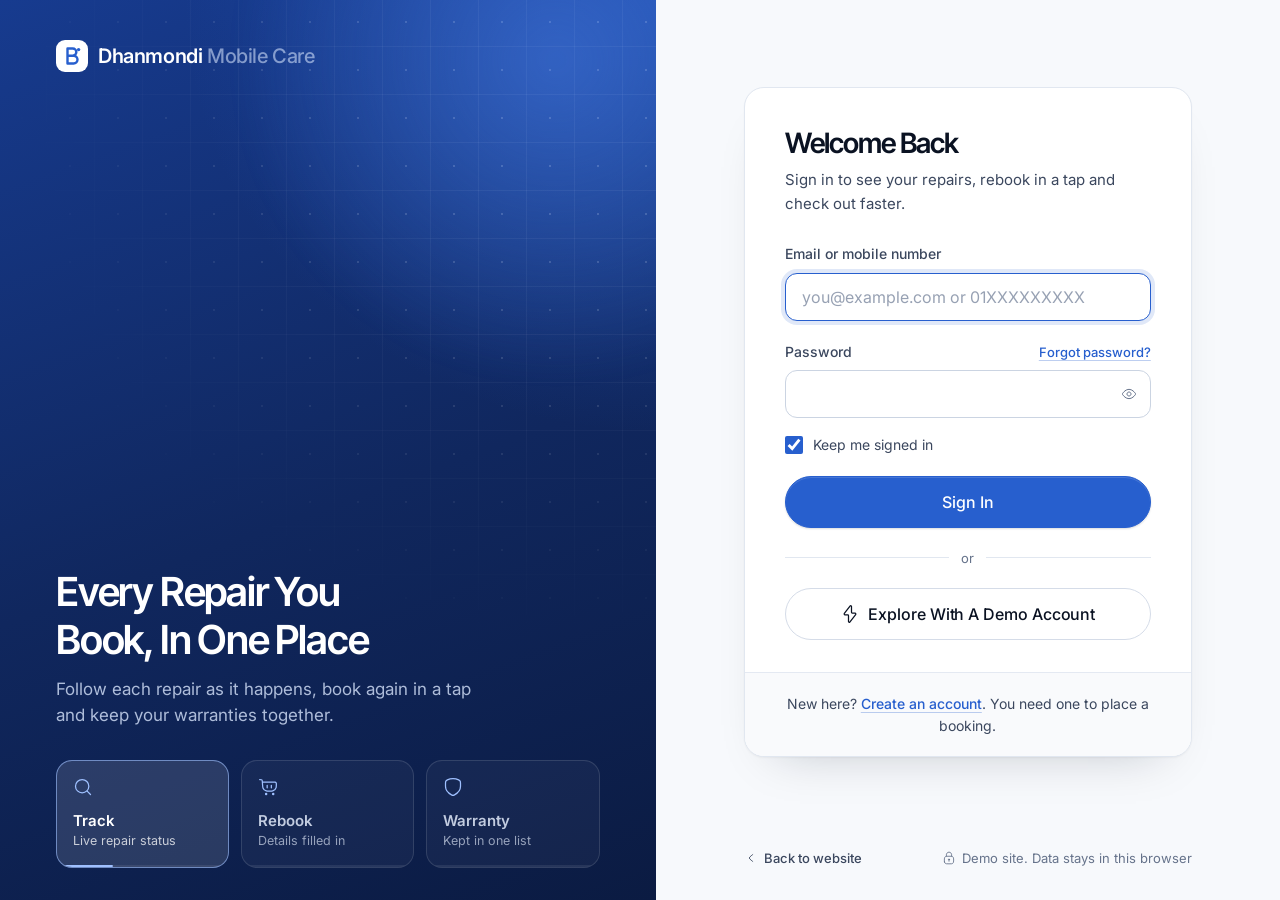
==== commit 76c08343: "Sign-in required to book; new device picker; black section tags; fixed popup close; trust values lig" ====
--- a/site/account.html
+++ b/site/account.html
@@ -9,7 +9,7 @@
 <link rel="preconnect" href="https://fonts.googleapis.com"><link rel="preconnect" href="https://fonts.gstatic.com" crossorigin>
 <link href="https://fonts.googleapis.com/css2?family=Inter:wght@400;500;600&family=Inter+Tight:ital,wght@0,500;0,600;1,500;1,600&display=swap" rel="stylesheet">
 <link rel="stylesheet" href="site.css?v=40"><link rel="stylesheet" href="pages.css?v=40"><link rel="stylesheet" href="lower.css?v=41">
-<link rel="stylesheet" href="nx.css?v=104"><link rel="stylesheet" href="ui-kit.css?v=8">
+<link rel="stylesheet" href="nx.css?v=104"><link rel="stylesheet" href="ui-kit.css?v=10">
 <link rel="preconnect" href="https://api.fontshare.com" crossorigin><link rel="stylesheet" href="https://api.fontshare.com/v2/css?f[]=general-sans@400,500,600&display=swap">
 </head>
 <body data-page="account">
@@ -19,8 +19,8 @@
   <div class="wrap acc-grid"><aside class="acc-side" id="accSide"></aside><div class="acc-main" id="accMain"></div></div>
 </main>
 <footer class="foot" id="foot"></footer>
-<script src="../js/icons.js?v=9"></script><script src="site-icons.js?v=2"></script><script src="../js/core.js?v=9"></script><script src="../js/ui.js?v=9"></script><script src="../js/domain.js?v=10"></script><script src="../js/shopcfg.js?v=5"></script><script src="../js/auth.js?v=9"></script>
-<script src="bridge.js?v=96"></script><script src="assistant.js?v=130"></script><script src="shop.js?v=141"></script><script src="account.js?v=98"></script><script src="layout.js?v=131"></script>
+<script src="../js/icons.js?v=9"></script><script src="site-icons.js?v=3"></script><script src="../js/core.js?v=9"></script><script src="../js/ui.js?v=9"></script><script src="../js/domain.js?v=10"></script><script src="../js/shopcfg.js?v=5"></script><script src="../js/auth.js?v=9"></script>
+<script src="bridge.js?v=96"></script><script src="assistant.js?v=131"></script><script src="shop.js?v=142"></script><script src="account.js?v=99"></script><script src="layout.js?v=131"></script>
 <script>boot(() => Account.init());</script>
 </body>
 </html>
--- a/site/ui-kit.css
+++ b/site/ui-kit.css
@@ -207,3 +207,54 @@
   .ck-items .rm span{display:none}.ck-items .rm{width:36px;padding:0!important}
   .cs-top{display:none}
 }
+
+/* ---------- Section tags: black across the website ---------- */
+.nx-k,.eyebrow,.ph-k,.nx-head .nx-k,.nx-split .nx-k{color:#0A1222!important}
+.nx-k::before,.eyebrow::before{background:#0A1222!important}
+.dark .nx-k,.dark .eyebrow,.nx-k.light,.vx-pk-in .nx-k{color:#fff!important}
+/* ---------- Why People Trust Us: lighter values ---------- */
+.tc-f b{font-weight:500!important}
+/* ---------- Repair Guides: arrow does not rotate ---------- */
+.ar-card:hover .ar-go,.gx-card:hover .gx-go{transform:none!important}
+.gd:hover .gd-go i{transform:none!important}
+/* ---------- Popups: close button stays put while content scrolls ---------- */
+.bk-card>.bk-x{position:sticky!important;top:16px;right:auto;float:right;margin:16px -12px -52px 0;z-index:5;background:rgba(255,255,255,.92)!important;box-shadow:0 1px 2px rgba(11,19,36,.08)}
+.bk-hero{clear:none}
+@media (max-width:560px){.bk-card>.bk-x{margin-right:-4px}}
+/* ---------- Booking step 1: device picker ---------- */
+.ckd{display:grid;gap:20px;margin-bottom:24px}
+.ckd-now{display:grid;grid-template-columns:48px minmax(0,1fr) auto;align-items:center;gap:14px;padding:14px 16px;border-radius:16px;background:linear-gradient(135deg,#F4F7FE,#EAF0FC);border:1px solid #DCE5F7}
+.ckd-ph{width:48px;height:48px;border-radius:14px;display:grid;place-items:center;background:#fff;color:var(--b-blue);box-shadow:0 1px 2px rgba(11,19,36,.06)}
+.ckd-ph .ic{width:22px;height:22px}
+.ckd-now small{display:block;font-size:12.5px;line-height:16px;color:var(--b-mut)}
+.ckd-now b{display:block;font-family:var(--display);font-size:20px;line-height:26px;font-weight:600;letter-spacing:-.015em;color:var(--b-ink)}
+.ckd-br{height:28px;display:inline-flex;align-items:center;padding:0 12px;border-radius:999px;background:#fff;border:1px solid #DCE5F7;font-size:13px;font-weight:500;color:var(--b-sel-fg)}
+.ckd-sec{display:grid;gap:10px}
+.ckd-l{margin:0;font-size:14px;font-weight:500;color:var(--b-ink)}
+.ckd-brands{display:flex;flex-wrap:wrap;gap:8px}
+.ckd-brands button,.ckd-models button{display:inline-flex;align-items:center;justify-content:center;gap:8px;height:var(--c-md-h);padding:0 16px;border-radius:999px;border:1px solid var(--b-line);background:#fff;color:var(--b-ink-2);font:inherit;font-size:14px;font-weight:500;line-height:1;white-space:nowrap;cursor:pointer;transition:background-color .18s var(--b-ease),border-color .18s var(--b-ease),color .18s var(--b-ease),box-shadow .18s var(--b-ease)}
+.ckd-models{display:grid;grid-template-columns:repeat(auto-fill,minmax(168px,1fr));gap:8px}
+.ckd-models button{justify-content:flex-start;height:48px;padding:0 14px;border-radius:12px}
+.ckd-models button .ic{width:16px;height:16px;color:var(--b-mut);flex:none}
+.ckd-models button span{overflow:hidden;text-overflow:ellipsis}
+.ckd-brands button:hover,.ckd-models button:hover{border-color:var(--b-line-h);color:var(--b-ink);background:#F7F9FE}
+.ckd-brands button[aria-checked=true],.ckd-models button[aria-checked=true]{background:var(--b-sel-bg);border-color:var(--b-blue);color:var(--b-sel-fg);box-shadow:inset 0 0 0 1px var(--b-blue)}
+.ckd-models button[aria-checked=true] .ic{color:var(--b-blue)}
+.ckd-brands button:focus-visible,.ckd-models button:focus-visible{outline:2px solid var(--b-blue);outline-offset:2px}
+.ckd-help{display:flex;align-items:flex-start;gap:8px;margin:2px 0 0;font-size:13px;line-height:19px;color:var(--b-mut)}
+.ckd-help .ic{width:14px;height:14px;flex:none;margin-top:2px}
+@media (max-width:520px){.ckd-models{grid-template-columns:repeat(2,minmax(0,1fr))}.ckd-now{grid-template-columns:44px minmax(0,1fr)}.ckd-ph{width:44px;height:44px}.ckd-br{display:none}.ckd-brands{flex-wrap:nowrap;overflow-x:auto;scrollbar-width:none;margin:0 -16px;padding:2px 16px}.ckd-brands::-webkit-scrollbar{display:none}.ckd-brands button{flex:none}}
+/* ---------- Booking: sign-in required ---------- */
+.ck-gate{display:grid;justify-items:center;text-align:center;gap:8px;padding:28px 24px;border-radius:18px;background:linear-gradient(180deg,#F6F8FE,#fff);border:1px solid #DCE5F7}
+.ck-gate-ic{width:52px;height:52px;border-radius:16px;display:grid;place-items:center;background:#fff;color:var(--b-blue);box-shadow:0 1px 2px rgba(11,19,36,.06),inset 0 0 0 1px #DCE5F7;margin-bottom:6px}
+.ck-gate-ic .ic{width:22px;height:22px}
+.ck-gate h3{margin:0;font-family:var(--display);font-size:20px;line-height:26px;font-weight:600;letter-spacing:-.015em;color:var(--b-ink)}
+.ck-gate p{margin:0;max-width:440px;font-size:14.5px;line-height:22px;color:var(--b-mut)}
+.ck-gate-a{display:flex;gap:10px;flex-wrap:wrap;justify-content:center;margin-top:10px}
+.ck-gate .ck-gate-n{font-size:13px;margin-top:4px}
+.ck-body:has(.ck-gate) .ck-nav .s-btn.primary{display:none}
+@media (max-width:520px){.ck-gate{padding:24px 16px}.ck-gate-a{flex-direction:column;width:100%}.ck-gate-a .s-btn{width:100%}}
+.ai-card.login{display:grid;gap:10px}.ai-login-a{display:flex;gap:8px;flex-wrap:wrap}
+.ai-card.login p{display:flex;align-items:center;gap:6px;margin:0;font-size:13px;color:var(--b-mut)}.ai-card.login p .ic{width:14px;height:14px}
+[data-confirm-ck] .ic{width:20px!important;height:20px!important}
+@media (max-width:359px){.ckd-models{grid-template-columns:1fr}}
